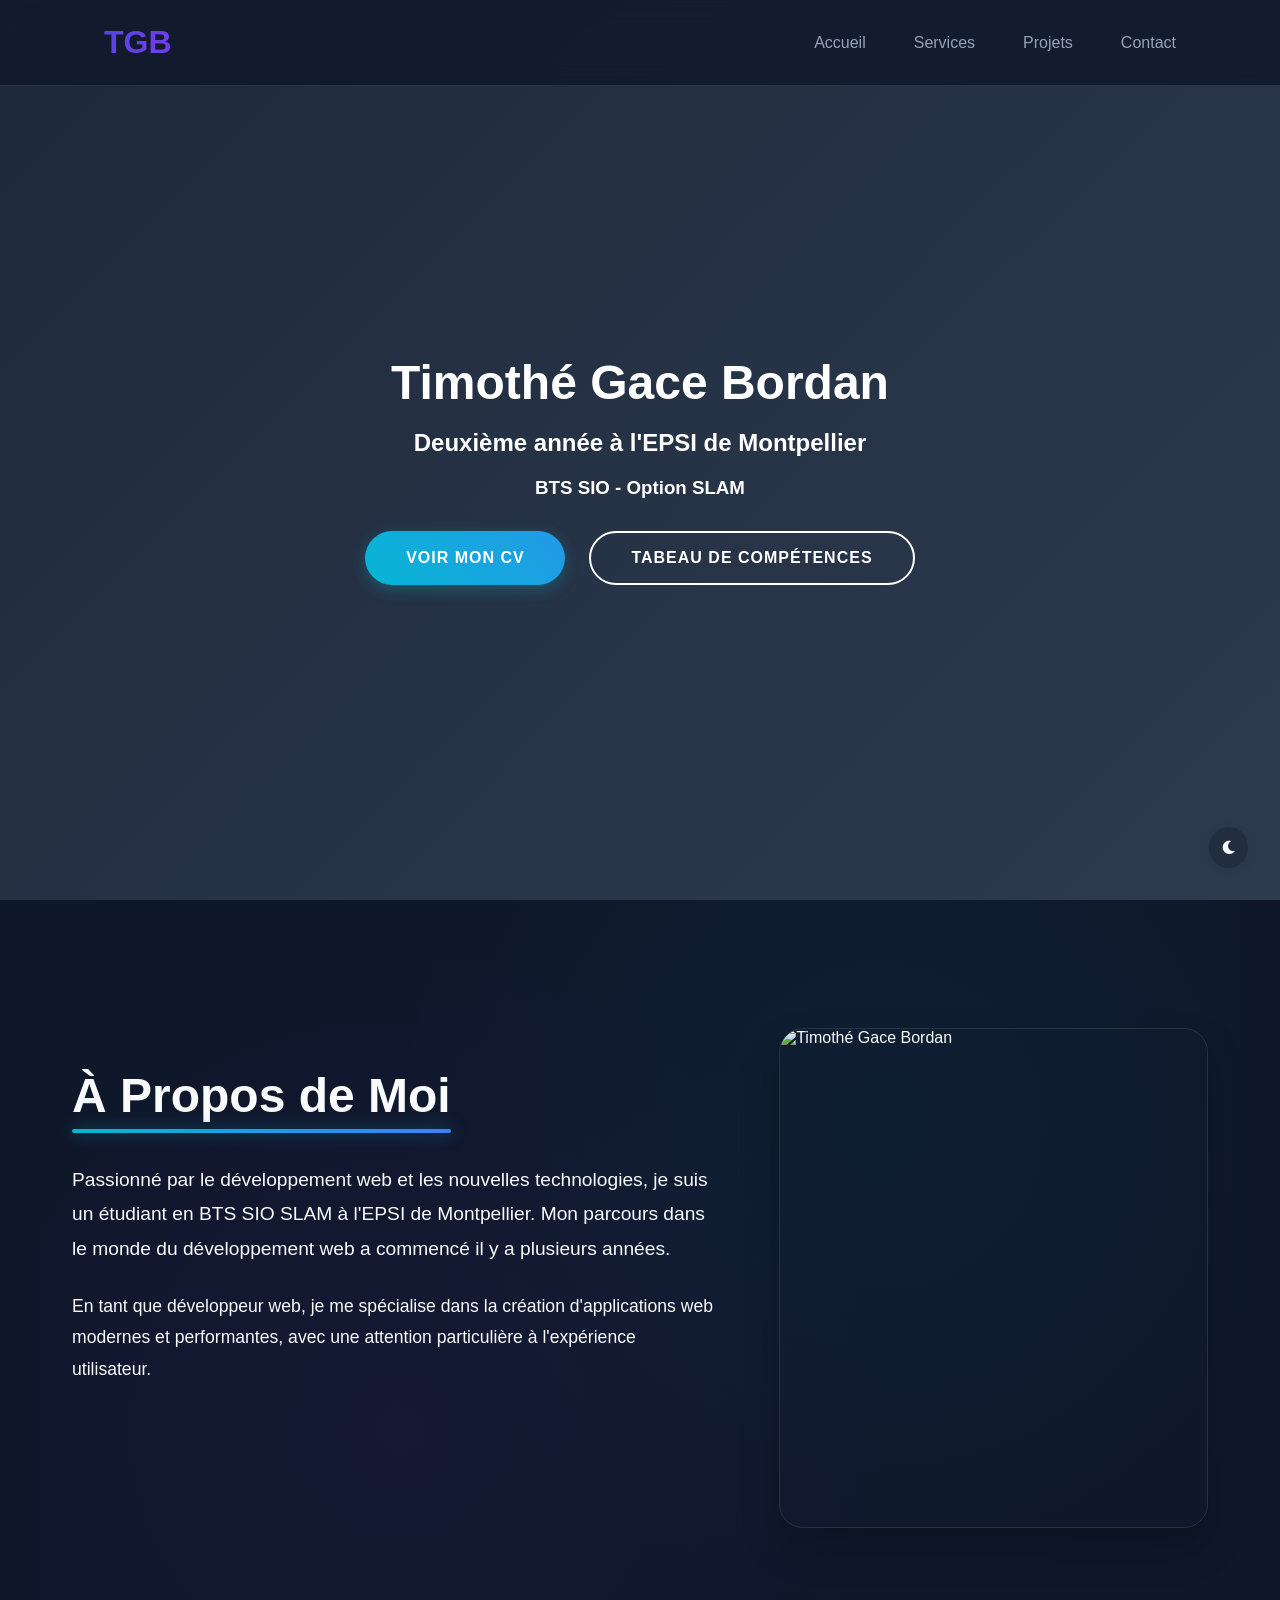
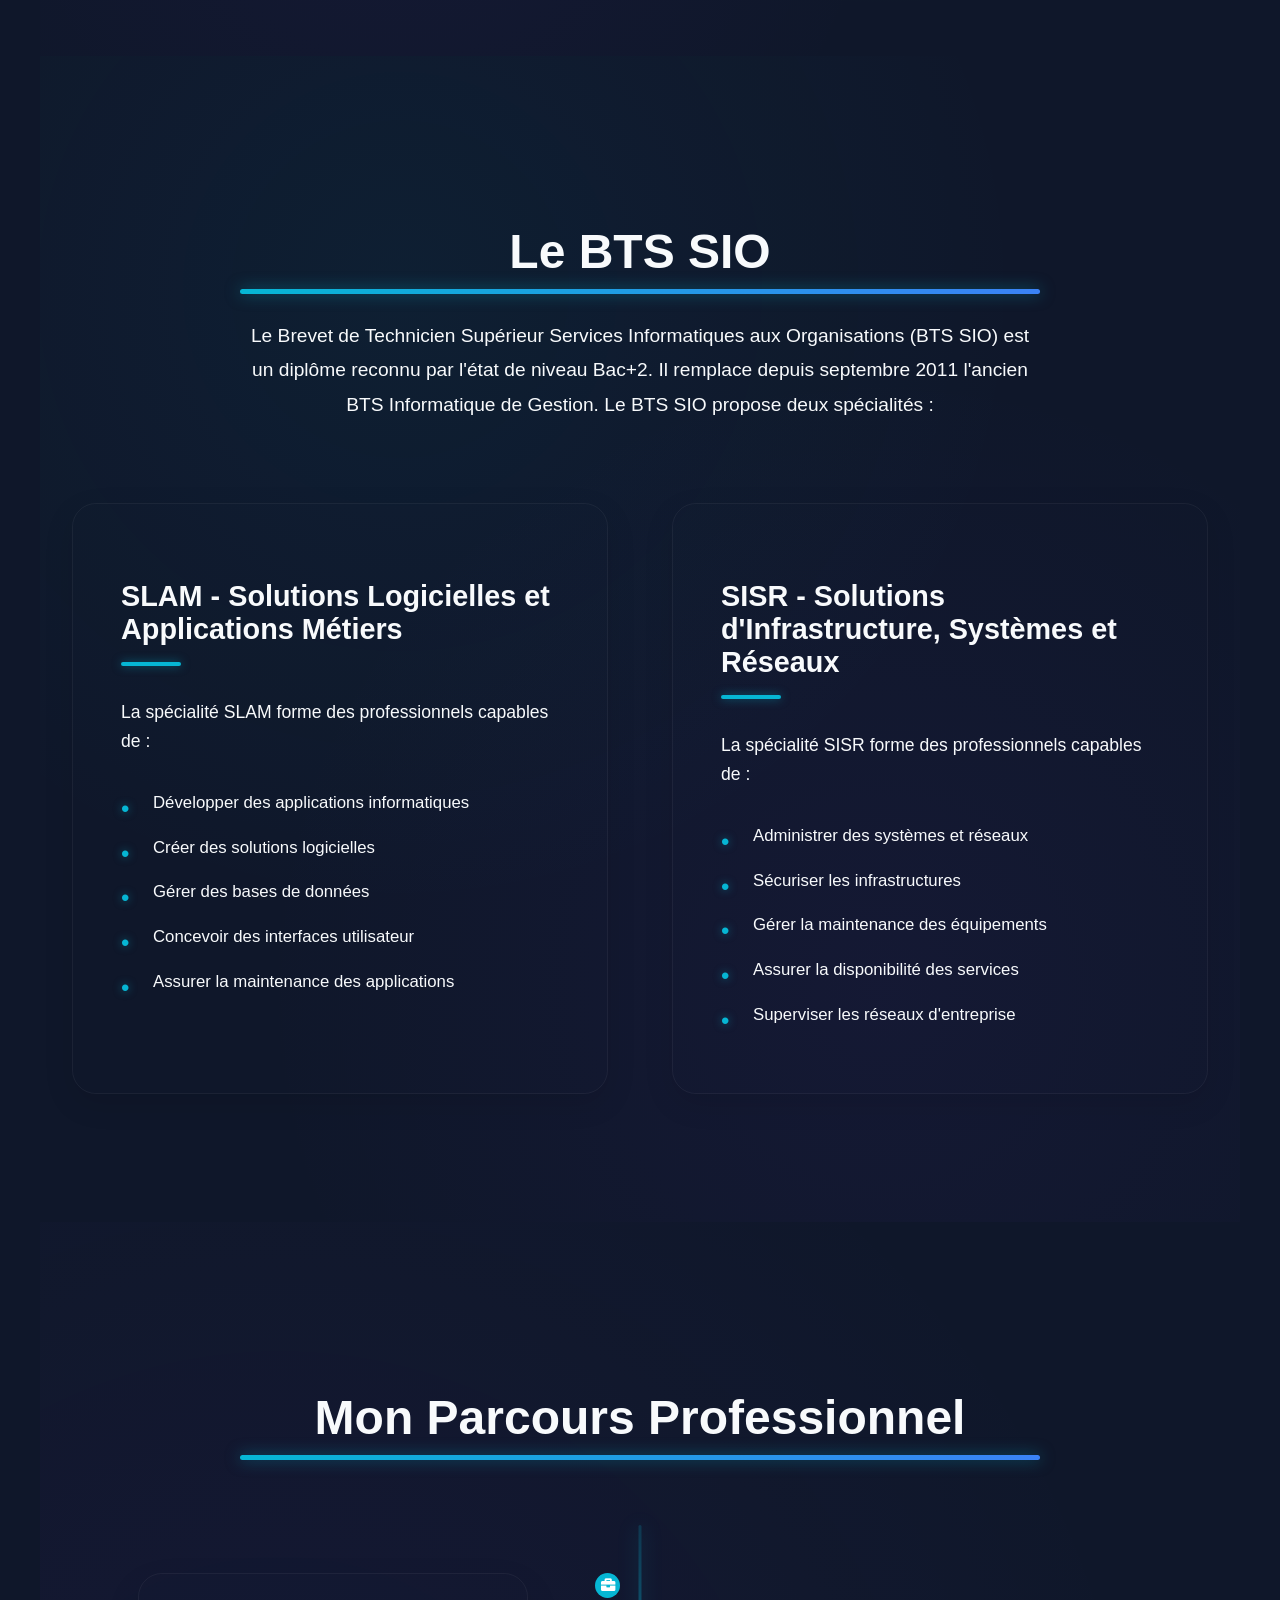
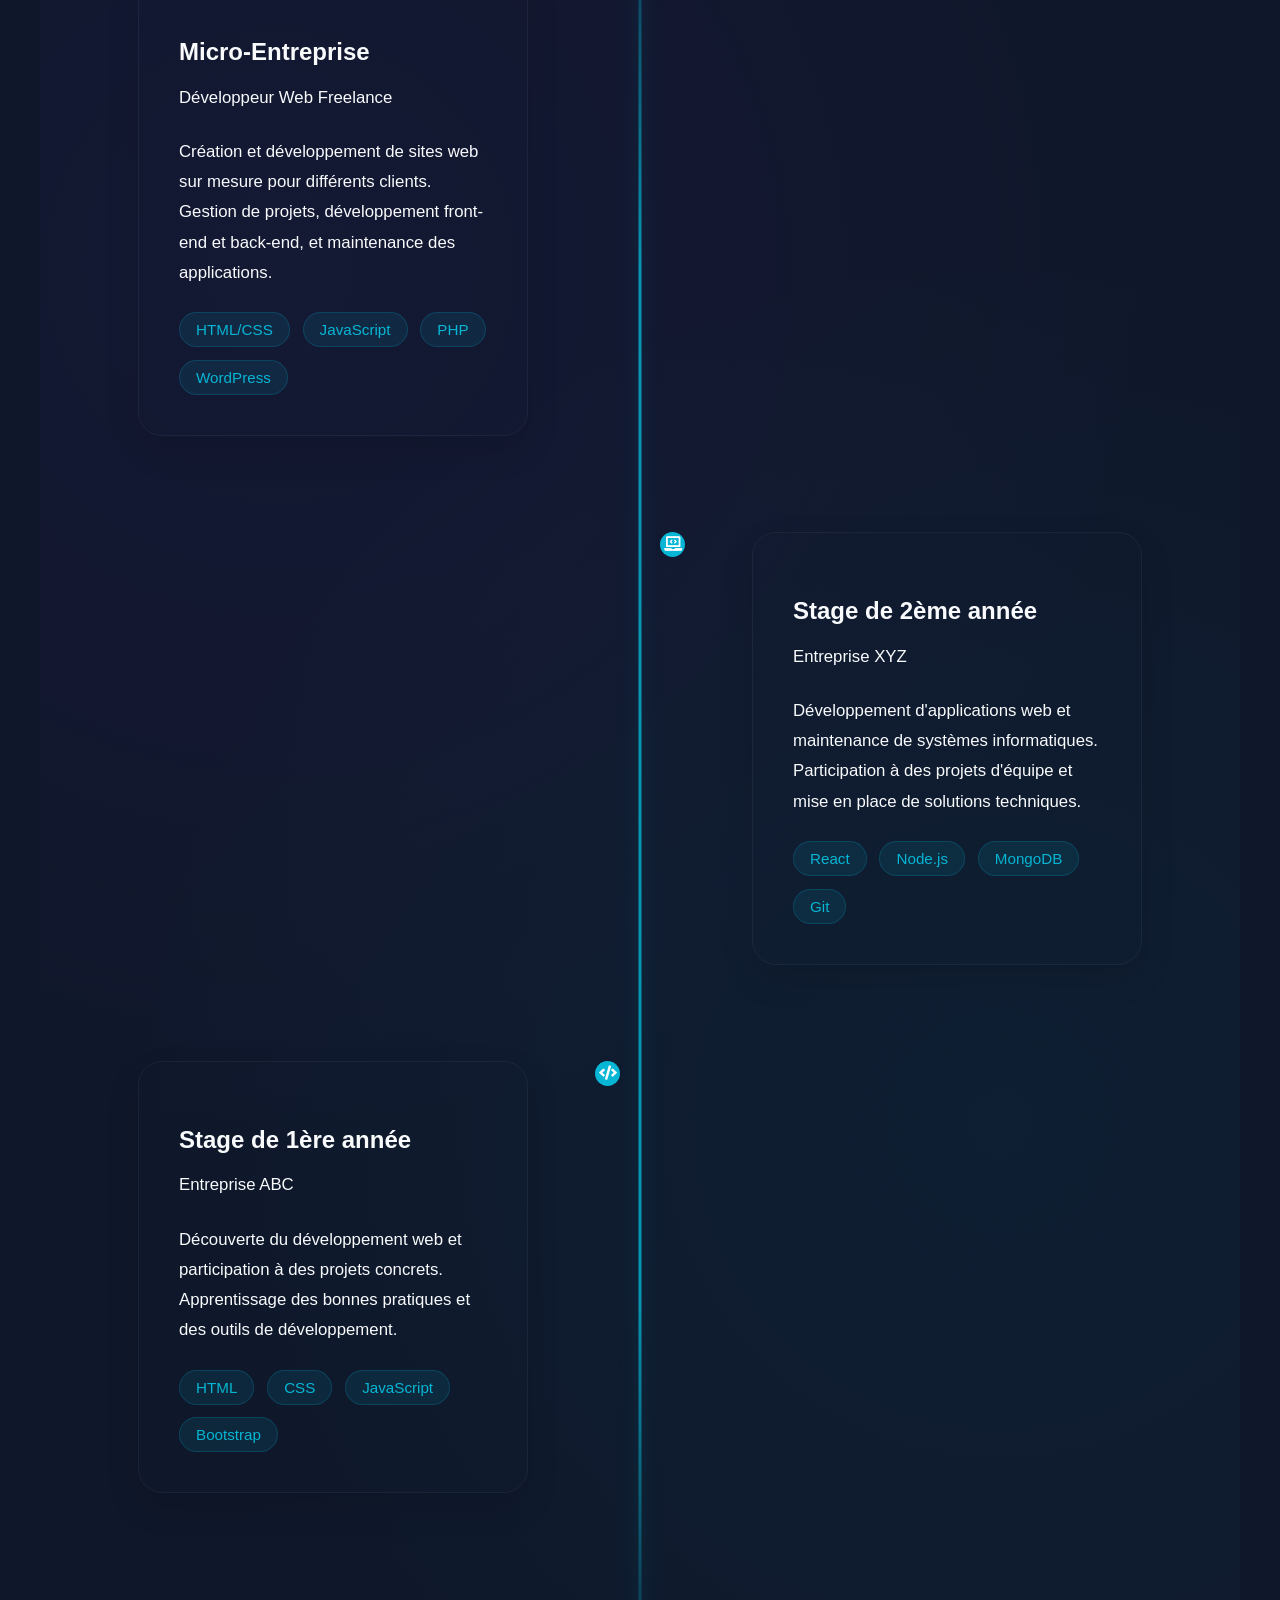
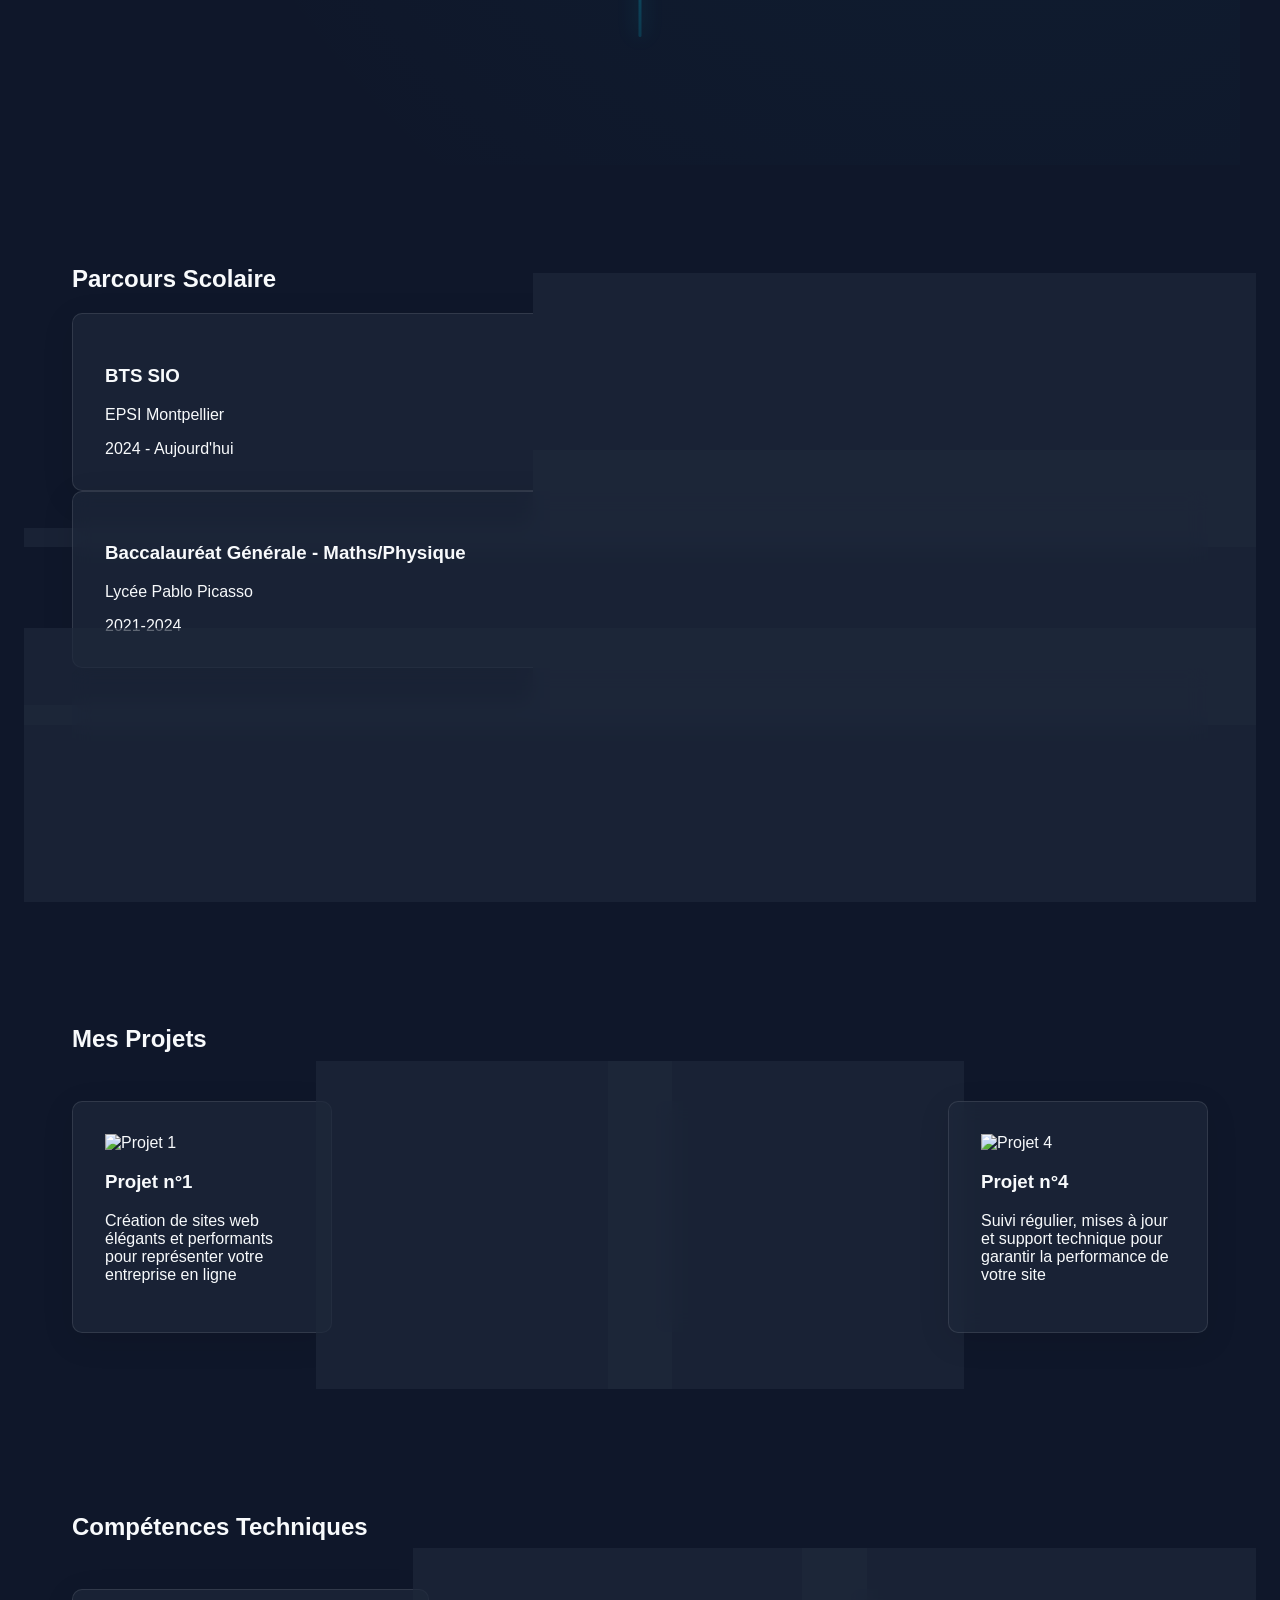
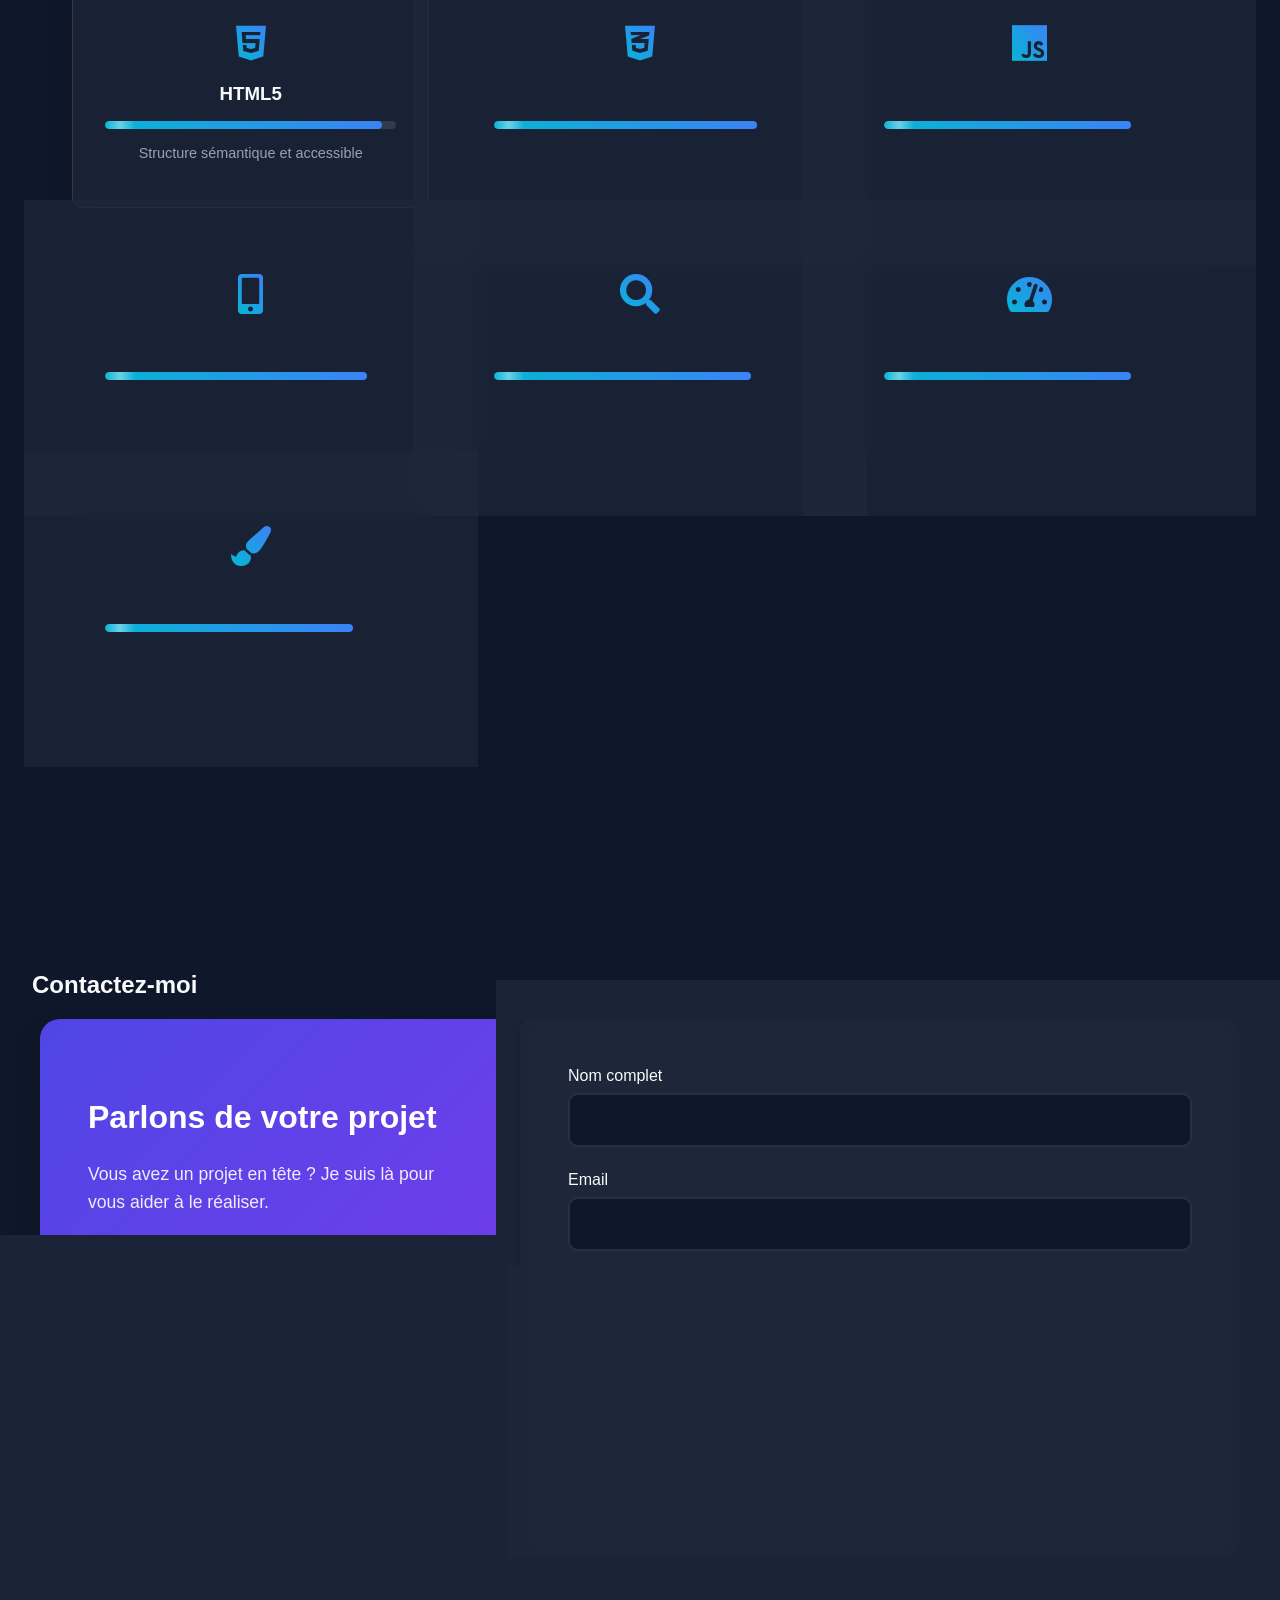
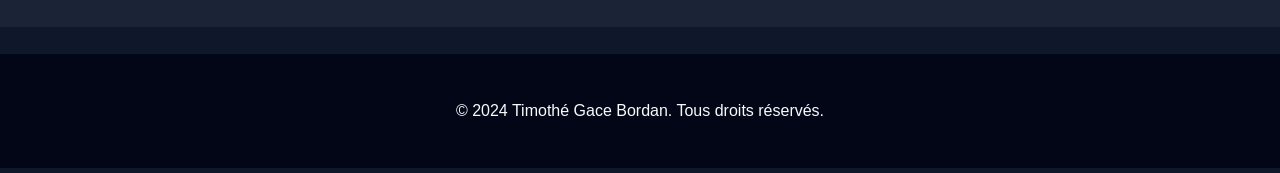
==== index.html @ 94dbd8e1 "preque fini" ====
<!DOCTYPE html>
<html lang="fr" data-theme="dark">
<head>
    <meta charset="UTF-8">
    <meta name="viewport" content="width=device-width, initial-scale=1.0">
    <title>Timothé Gace Bordan - Développeur Web Freelance</title>
    <link rel="stylesheet" href="style.css">
    <script src="https://unpkg.com/scrollreveal"></script>
    <link rel="stylesheet" href="https://cdnjs.cloudflare.com/ajax/libs/font-awesome/5.15.4/css/all.min.css">
</head>
<body>
    <header>
        <nav>
            <div class="logo">TGB</div>
            <div class="burger-menu">
                <div class="bar"></div>
                <div class="bar"></div>
                <div class="bar"></div>
            </div>
            <ul>
                <li><a href="#accueil">Accueil</a></li>
                <li><a href="#services">Services</a></li>
                <li><a href="#projets">Projets</a></li>
                <li><a href="#contact">Contact</a></li>
            </ul>
        </nav>
    </header>

    <section id="accueil">
        <div class="hero">
            <div class="hero-content">
                <h1>Timothé Gace Bordan</h1>
                <h2>Deuxième année à l'EPSI de Montpellier</h2>
                <h3>BTS SIO - Option SLAM</h3>
                <div class="hero-buttons">
                    <a href="CV.pdf" class="cta-button" target="_blank">Voir mon CV</a>
                    <a href="tableau.xlsx" class="secondary-button" target="_blank">Tabeau de compétences</a>
                </div>
            </div>
        </div>
    </section>

    <section id="a-propos" class="about-section">
        <div class="about-container">
            <div class="about-content">
                <h2>À Propos de Moi</h2>
                <div class="about-text">
                    <p class="about-intro">Passionné par le développement web et les nouvelles technologies, je suis un étudiant en BTS SIO SLAM à l'EPSI de Montpellier. Mon parcours dans le monde du développement web a commencé il y a plusieurs années.</p>
                    
                    <p>En tant que développeur web, je me spécialise dans la création d'applications web modernes et performantes, avec une attention particulière à l'expérience utilisateur.</p>
                </div>
            </div>
            <div class="about-image-container">
                <img src="images/profile.jpg" alt="Timothé Gace Bordan" class="about-image">
            </div>
        </div>
    </section>

    <section class="bts-presentation">
        <h2>Le BTS SIO</h2>
        <p>Le Brevet de Technicien Supérieur Services Informatiques aux Organisations (BTS SIO) est un diplôme reconnu par l'état de niveau Bac+2. Il remplace depuis septembre 2011 l'ancien BTS Informatique de Gestion. Le BTS SIO propose deux spécialités :</p>
        
        <div class="specialites-container">
            <div class="specialite">
                <h3>SLAM - Solutions Logicielles et Applications Métiers</h3>
                <p>La spécialité SLAM forme des professionnels capables de :</p>
                <ul>
                    <li>Développer des applications informatiques</li>
                    <li>Créer des solutions logicielles</li>
                    <li>Gérer des bases de données</li>
                    <li>Concevoir des interfaces utilisateur</li>
                    <li>Assurer la maintenance des applications</li>
                </ul>
            </div>
            <div class="specialite">
                <h3>SISR - Solutions d'Infrastructure, Systèmes et Réseaux</h3>
                <p>La spécialité SISR forme des professionnels capables de :</p>
                <ul>
                    <li>Administrer des systèmes et réseaux</li>
                    <li>Sécuriser les infrastructures</li>
                    <li>Gérer la maintenance des équipements</li>
                    <li>Assurer la disponibilité des services</li>
                    <li>Superviser les réseaux d'entreprise</li>
                </ul>
            </div>
        </div>
    </section>

    <section class="parcours-pro">
        <h2>Mon Parcours Professionnel</h2>
        <div class="timeline">
            <div class="timeline-item">
                <div class="timeline-dot">
                    <i class="fas fa-briefcase"></i>
                </div>
                <div class="timeline-content">
                    <h3>Micro-Entreprise</h3>
                    <p class="timeline-organization">Développeur Web Freelance</p>
                    <p>Création et développement de sites web sur mesure pour différents clients. Gestion de projets, développement front-end et back-end, et maintenance des applications.</p>
                    <div class="timeline-tags">
                        <span>HTML/CSS</span>
                        <span>JavaScript</span>
                        <span>PHP</span>
                        <span>WordPress</span>
                    </div>
                </div>
            </div>

            <div class="timeline-item">
                <div class="timeline-dot">
                    <i class="fas fa-laptop-code"></i>
                </div>
                <div class="timeline-content">
                    <h3>Stage de 2ème année</h3>
                    <p class="timeline-organization">Entreprise XYZ</p>
                    <p>Développement d'applications web et maintenance de systèmes informatiques. Participation à des projets d'équipe et mise en place de solutions techniques.</p>
                    <div class="timeline-tags">
                        <span>React</span>
                        <span>Node.js</span>
                        <span>MongoDB</span>
                        <span>Git</span>
                    </div>
                </div>
            </div>

            <div class="timeline-item">
                <div class="timeline-dot">
                    <i class="fas fa-code"></i>
                </div>
                <div class="timeline-content">
                    <h3>Stage de 1ère année</h3>
                    <p class="timeline-organization">Entreprise ABC</p>
                    <p>Découverte du développement web et participation à des projets concrets. Apprentissage des bonnes pratiques et des outils de développement.</p>
                    <div class="timeline-tags">
                        <span>HTML</span>
                        <span>CSS</span>
                        <span>JavaScript</span>
                        <span>Bootstrap</span>
                    </div>
                </div>
            </div>
        </div>
    </section>

    <section class="education">
        <h2>Parcours Scolaire</h2>
        <div class="services-card">
            <div class="service-card">
                    <h3>BTS SIO</h3>
                    <p>EPSI Montpellier</p>
                    <span class="date">2024 - Aujourd'hui</span>
                </div>
            </div>
            <div class="services-card">
                <div class="service-card">
                    <h3>Baccalauréat Générale - Maths/Physique</h3>
                    <p>Lycée Pablo Picasso</p>
                    <span class="date">2021-2024</span>
                </div>
            </div>
            <div class="services-card">
                <div class="service-card">
                    <h3>Brevet du Collège</h3>
                    <p>Collège François Mitterand</p>
                    <span class="date">2017-2021</span>
                </div>
            </div>
        </div>
    </section>

    <section id="projets">
        <h2>Mes Projets</h2>
        <div class="services-grid">
            <div class="service-card">
                <img src="images/projet1.jpg" alt="Projet 1" class="projet-image">
                <h3>Projet n°1</h3>
                <p>Création de sites web élégants et performants pour représenter votre entreprise en ligne</p>
            </div>
            <div class="service-card">
                <img src="images/projet2.jpg" alt="Projet 2" class="projet-image">
                <h3>Projet n°2</h3>
                <p>Sites web sur mesure optimisés pour la conversion et adaptés à vos besoins</p>
            </div>
            <div class="service-card">
                <img src="images/projet3.jpg" alt="Projet 3" class="projet-image">
                <h3>Projet n°3</h3>
                <p>Optimisation de votre visibilité sur les moteurs de recherche pour attirer plus de clients</p>
            </div>
            <div class="service-card">
                <img src="images/projet4.jpg" alt="Projet 4" class="projet-image">
                <h3>Projet n°4</h3>
                <p>Suivi régulier, mises à jour et support technique pour garantir la performance de votre site</p>
            </div>
        </div>
    </section>

    <section id="competences">
        <h2>Compétences Techniques</h2>
        <div class="competences-grid">
            <div class="competence-card">
                <div class="competence-icon">
                    <i class="fab fa-html5"></i>
                </div>
                <h3>HTML5</h3>
                <div class="progress-bar">
                    <div class="progress" style="width: 95%"></div>
                </div>
                <p>Structure sémantique et accessible</p>
            </div>

            <div class="competence-card">
                <div class="competence-icon">
                    <i class="fab fa-css3-alt"></i>
                </div>
                <h3>CSS3</h3>
                <div class="progress-bar">
                    <div class="progress" style="width: 90%"></div>
                </div>
                <p>Styles modernes et animations</p>
            </div>

            <div class="competence-card">
                <div class="competence-icon">
                    <i class="fab fa-js"></i>
                </div>
                <h3>JavaScript</h3>
                <div class="progress-bar">
                    <div class="progress" style="width: 85%"></div>
                </div>
                <p>Interactivité et fonctionnalités dynamiques</p>
            </div>

            <div class="competence-card">
                <div class="competence-icon">
                    <i class="fas fa-mobile-alt"></i>
                </div>
                <h3>Responsive Design</h3>
                <div class="progress-bar">
                    <div class="progress" style="width: 90%"></div>
                </div>
                <p>Adaptation à tous les écrans</p>
            </div>

            <div class="competence-card">
                <div class="competence-icon">
                    <i class="fas fa-search"></i>
                </div>
                <h3>SEO</h3>
                <div class="progress-bar">
                    <div class="progress" style="width: 88%"></div>
                </div>
                <p>Optimisation pour les moteurs de recherche</p>
            </div>

            <div class="competence-card">
                <div class="competence-icon">
                    <i class="fas fa-tachometer-alt"></i>
                </div>
                <h3>Performance Web</h3>
                <div class="progress-bar">
                    <div class="progress" style="width: 85%"></div>
                </div>
                <p>Optimisation des temps de chargement</p>
            </div>

            <div class="competence-card">
                <div class="competence-icon">
                    <i class="fas fa-paint-brush"></i>
                </div>
                <h3>UI/UX Design</h3>
                <div class="progress-bar">
                    <div class="progress" style="width: 85%"></div>
                </div>
                <p>Création d'interfaces intuitives</p>
            </div>
        </div>
    </section>

    <section id="contact">
        <h2>Contactez-moi</h2>
        <div class="contact-container">
            <div class="contact-info">
                <h3>Parlons de votre projet</h3>
                <p>Vous avez un projet en tête ? Je suis là pour vous aider à le réaliser.</p>
                <div class="contact-details">
                    <div class="contact-item">
                        <i class="fas fa-map-marker-alt"></i>
                        <span>Basé entre Perpignan et Montpellier</span>
                    </div>
                    <div class="contact-item">
                        <i class="fas fa-envelope"></i>
                        <span>t.gacbordan@gmail.com</span>
                    </div>
                    <div class="contact-item">
                        <i class="fas fa-phone"></i>
                        <span>+33 7 67 25 17 06</span>
                    </div>
                </div>
            </div>
            <form id="contact-form" class="contact-form">
                <div class="form-group">
                    <label for="name">Nom complet</label>
                    <input type="text" id="name" name="name" required>
                </div>
                <div class="form-group">
                    <label for="email">Email</label>
                    <input type="email" id="email" name="email" required>
                </div>
                <div class="form-group">
                    <label for="message">Message</label>
                    <textarea id="message" name="message" rows="5" required></textarea>
                </div>
                <button type="submit" class="submit-btn">Envoyer</button>
            </form>
        </div>
    </section>

    <footer>
        <p>&copy; 2024 Timothé Gace Bordan. Tous droits réservés.</p>
    </footer>

    <button class="theme-toggle" aria-label="Changer de thème">
        <i class="fas fa-moon"></i>
    </button>

    <script src="script.js"></script>
</body>
</html>
---- style.css ----
:root {
    --primary-color: #4F46E5;
    --secondary-color: #7C3AED;
    --accent-color: #06B6D4;
    --gradient-1: linear-gradient(135deg, #4F46E5, #7C3AED);
    --gradient-2: linear-gradient(45deg, #06B6D4, #3B82F6);
}

:root[data-theme="dark"] {
    --bg-color: #0F172A;
    --darker-bg: #020617;
    --text-color: #F8FAFC;
    --text-muted: #94A3B8;
    --card-border: rgba(255, 255, 255, 0.1);
    --card-bg: rgba(30, 41, 59, 0.7);
}

html {
    overflow-x: hidden;
    width: 100%;
}

body {
    margin: 0;
    padding: 0;
    font-family: 'Inter', sans-serif;
    background-color: var(--bg-color);
    color: var(--text-color);
    overflow-x: hidden;
    width: 100%;
    box-sizing: border-box;
}

/* Appliquer border-box à tous les éléments pour un meilleur contrôle des dimensions */
*, *::before, *::after {
    box-sizing: border-box;
}

header {
    position: fixed;
    width: 100%;
    background: rgba(15, 23, 42, 0.8);
    backdrop-filter: blur(10px);
    z-index: 1000;
    border-bottom: 1px solid var(--card-border);
    width: 100%;
    max-width: 100%;
    overflow: hidden;
    box-sizing: border-box;
}

header.scrolled {
    background: var(--bg-color);
    box-shadow: 0 2px 10px rgba(0, 0, 0, 0.1);
}

nav {
    display: flex;
    justify-content: space-between;
    align-items: center;
    padding: 1.5rem 5%;
    max-width: 1200px;
    margin: 0 auto;
}

.logo {
    font-size: 2rem;
    font-weight: 800;
    background: var(--gradient-1);
    -webkit-background-clip: text;
    background-clip: text;
    -webkit-text-fill-color: transparent;
    text-decoration: none;
}

nav ul {
    display: flex;
    gap: 3rem;
    list-style: none;
    margin: 0;
    padding: 0;
}

nav a {
    text-decoration: none;
    color: var(--text-muted);
    font-weight: 500;
    font-size: 1rem;
    transition: color 0.3s ease;
}

nav a:hover {
    color: var(--primary-color);
}

#accueil {
    padding: 0;
    max-width: 100%;
}

.hero {
    height: 100vh;
    display: flex;
    align-items: center;
    justify-content: center;
    text-align: center;
    width: 100%;
    color: white;
    background: var(--gradient-1);
    position: relative;
    overflow: hidden;
    max-width: 100vw;
}

@keyframes pulseGradient {
    0% { opacity: 0.5; }
    100% { opacity: 1; }
}

/* Dégradé pour le thème clair */
:root[data-theme="light"] .hero {
    background: linear-gradient(135deg, #2563eb, #1d4ed8);
    background-size: 400% 400%;
    animation: gradientAnimation 15s ease infinite;
}

/* Dégradé pour le thème sombre */
:root[data-theme="dark"] .hero {
    background: linear-gradient(
        -45deg,
        #0F172A,  /* Bleu très foncé */
        #1E293B,  /* Bleu foncé */
        #334155,  /* Bleu gris */
        #1E293B   /* Retour au bleu foncé */
    );
    background-size: 400% 400%;
    animation: gradientAnimation 15s ease infinite;
}

@keyframes gradientAnimation {
    0% {
        background-position: 0% 50%;
    }
    50% {
        background-position: 100% 50%;
    }
    100% {
        background-position: 0% 50%;
    }
}

.hero-content {
    max-width: 800px;
    width: 90%;
    margin: 0 auto;
    padding: 0 1rem;
    box-sizing: border-box;
}

.hero h1 {
    font-size: 3rem;
    margin-bottom: 1rem;
}

.hero-buttons {
    display: flex;
    gap: 1.5rem;
    justify-content: center;
    margin-top: 2rem;
}

.cta-button, .secondary-button {
    padding: 1rem 2.5rem;
    border-radius: 50px;
    text-decoration: none;
    font-weight: 600;
    text-transform: uppercase;
    letter-spacing: 1px;
    transition: all 0.3s ease;
    display: inline-flex;
    align-items: center;
    justify-content: center;
    min-width: 200px;
}

.cta-button {
    background: var(--gradient-2);
    box-shadow: 0 4px 15px rgba(6, 182, 212, 0.3);
    border: none;
    color: white;
    position: relative;
    overflow: hidden;
}

.cta-button:hover {
    transform: translateY(-3px);
    box-shadow: 0 8px 25px rgba(6, 182, 212, 0.4);
}

.secondary-button {
    background: transparent;
    border: 2px solid white;
    color: white;
}

.secondary-button:hover {
    background: rgba(255, 255, 255, 0.1);
    transform: translateY(-3px);
    box-shadow: 0 6px 20px rgba(255, 255, 255, 0.2);
}

section {
    max-width: 1200px;
    margin: 0 auto;
    padding: 5rem 2rem;
}

.services-grid {
    display: grid;
    grid-template-columns: repeat(auto-fit, minmax(250px, 1fr));
    gap: 2rem;
    margin-top: 3rem;
    width: 100%;
    box-sizing: border-box;
}

.service-card {
    padding: 2rem;
    border-radius: 10px;
    background: rgba(30, 41, 59, 0.7);
    backdrop-filter: blur(10px);
    border: 1px solid var(--card-border);
    box-shadow: 0 8px 32px rgba(0, 0, 0, 0.1);
    transition: transform 0.3s ease;
    width: 100%;
    max-width: 100%;
    box-sizing: border-box;
}

.service-card:hover {
    border-color: var(--accent-color);
    box-shadow: 
        0 20px 40px rgba(6, 182, 212, 0.2),
        0 0 20px rgba(6, 182, 212, 0.1);
    transform: translateY(-10px);
}

/* Style de la section contact */
#contact {
    background: var(--bg-color);
    padding: 6rem 2rem;
    margin-top: 4rem;
    position: relative;
    width: 100%;
    max-width: 100%;
    box-sizing: border-box;
}

.contact-container {
    display: grid;
    grid-template-columns: 1fr 1.5fr;
    max-width: 1200px;
    margin: 0 auto;
    background: rgba(30, 41, 59, 0.8);
    backdrop-filter: blur(10px);
    border-radius: 20px;
    overflow: hidden;
    box-shadow: 0 15px 35px rgba(0, 0, 0, 0.1);
    width: 100%;
    box-sizing: border-box;
}

/* Style de la partie info */
.contact-info {
    padding: 3rem;
    background: var(--gradient-1);
    color: white;
    width: 100%;
    max-width: 100%;
    box-sizing: border-box;
}

.contact-info h3 {
    font-size: 2rem;
    margin-bottom: 1.5rem;
    color: white;
}

.contact-info p {
    color: rgba(255, 255, 255, 0.9);
    font-size: 1.1rem;
    line-height: 1.6;
    margin-bottom: 2.5rem;
}

.contact-details {
    margin: 2.5rem 0;
}

.contact-item {
    display: flex;
    align-items: center;
    margin: 1.5rem 0;
    color: white;
}

.contact-item i {
    font-size: 1.4rem;
    margin-right: 1rem;
    width: 40px;
    height: 40px;
    display: flex;
    align-items: center;
    justify-content: center;
    background: rgba(255, 255, 255, 0.1);
    border-radius: 50%;
    transition: transform 0.3s ease;
}

.contact-item:hover i {
    transform: scale(1.1);
    background: rgba(255, 255, 255, 0.2);
}

/* Style du formulaire */
.contact-form {
    display: flex;
    flex-direction: column; /* Aligne les éléments verticalement */
    gap: 1.5rem; /* Ajoute un espacement uniforme entre les champs */
    padding: 3rem;
    background: var(--card-bg);
    backdrop-filter: blur(15px);
    border-radius: 10px;
    box-shadow: 0 4px 8px rgba(0, 0, 0, 0.2);
    width: 100%;
    max-width: 100%;
    box-sizing: border-box;
}

.form-group {
    display: flex;
    flex-direction: column; /* Aligne le label et l'input verticalement */
    gap: 0.5rem; /* Ajoute un espacement entre le label et le champ */
}

.form-group input,
.form-group textarea {
    width: 100%; /* Assure que les champs occupent toute la largeur disponible */
    padding: 1rem;
    border: 2px solid var(--card-border);
    border-radius: 10px;
    background: var(--bg-color);
    color: var(--text-color);
    font-size: 1rem;
    transition: all 0.3s ease;
}

.form-group input:focus,
.form-group textarea:focus {
    border-color: var(--primary-color);
    box-shadow: 0 0 0 4px rgba(147, 51, 234, 0.1);
    outline: none;
}

.submit-btn {
    align-self: flex-start; /* Aligne le bouton à gauche */
    padding: 1.2rem;
    background: var(--gradient-2);
    box-shadow: 0 4px 15px rgba(6, 182, 212, 0.3);
    color: white;
    border: none;
    border-radius: 10px;
    font-size: 1.1rem;
    font-weight: 600;
    cursor: pointer;
    transition: all 0.3s ease;
    display: flex;
    align-items: center;
    justify-content: center;
    gap: 0.8rem;
    position: relative;
    overflow: hidden;
}

.submit-btn:hover {
    transform: translateY(-3px);
    box-shadow: 0 8px 25px rgba(6, 182, 212, 0.4);
}

/* Responsive design */
@media (max-width: 768px) {
    .contact-container {
        grid-template-columns: 1fr;
        gap: 0;
    }

    .contact-info,
    .contact-form {
        padding: 1.5rem;
    }

    .contact-info {
        border-radius: 20px 20px 0 0;
    }

    section {
        padding: 4rem 1.5rem;
    }
    
    .hero-content {
        width: 100%;
        max-width: 100%;
        padding: 0 1.5rem;
        box-sizing: border-box;
    }
    
    .timeline {
        padding: 2rem 0.5rem;
    }
    
    .timeline-content, 
    .timeline-item:nth-child(even) .timeline-content {
        width: calc(100% - 70px);
        margin-left: 60px;
        padding: 1.2rem;
        max-width: calc(100% - 60px);
    }
}

footer {
    text-align: center;
    padding: 2rem;
    background: var(--darker-bg);
}

.theme-toggle {
    position: fixed;
    bottom: 2rem;
    right: 2rem;
    padding: 0.8rem;
    border-radius: 50%;
    border: none;
    background: var(--card-bg);
    color: var(--text-color);
    cursor: pointer;
    box-shadow: 0 2px 8px rgba(0, 0, 0, 0.1);
}

@media (max-width: 768px) {
    .hero h1 {
        font-size: 2rem;
    }
    
    .hero-buttons {
        flex-direction: column;
        gap: 1rem;
        padding: 0 1rem;
    }

    .cta-button, .secondary-button {
        width: 100%;
        min-width: unset;
    }
} 

/* Style des compétences */
.competences-grid {
    display: grid;
    grid-template-columns: repeat(auto-fit, minmax(280px, 1fr));
    gap: 2rem;
    margin-top: 3rem;
    width: 100%;
    box-sizing: border-box;
}

.competence-card {
    padding: 2rem;
    border-radius: 10px;
    background: rgba(30, 41, 59, 0.7);
    backdrop-filter: blur(10px);
    border: 1px solid var(--card-border);
    box-shadow: 0 8px 32px rgba(0, 0, 0, 0.1);
    transition: all 0.3s ease;
    text-align: center;
    width: 100%;
    max-width: 100%;
    box-sizing: border-box;
}

.competence-card:hover {
    border-color: var(--accent-color);
    box-shadow: 
        0 20px 40px rgba(6, 182, 212, 0.2),
        0 0 20px rgba(6, 182, 212, 0.1);
    transform: translateY(-10px);
}

.competence-icon {
    font-size: 2.5rem;
    margin-bottom: 1rem;
    color: var(--primary-color);
}

.progress-bar {
    width: 100%;
    height: 8px;
    background: rgba(255, 255, 255, 0.1);
    border-radius: 4px;
    margin: 1rem 0;
    overflow: hidden;
}

.progress {
    height: 100%;
    background: var(--gradient-2);
    border-radius: 4px;
    transition: width 1s ease-in-out;
    position: relative;
    overflow: hidden;
}

.progress::after {
    content: '';
    position: absolute;
    top: 0;
    left: -100%;
    width: 100%;
    height: 100%;
    background: linear-gradient(
        90deg,
        transparent,
        rgba(255, 255, 255, 0.3),
        transparent
    );
    animation: shimmer 2s infinite;
}

@keyframes shimmer {
    100% { transform: translateX(200%); }
}

.competence-card h3 {
    margin: 1rem 0;
    color: var(--text-color);
}

.competence-card p {
    color: var(--text-muted);
    font-size: 0.9rem;
}

/* Animation des barres de progression */
.competence-card:hover .progress {
    animation: progressPulse 2s infinite;
}

@keyframes progressPulse {
    0% { opacity: 1; }
    50% { opacity: 0.7; }
    100% { opacity: 1; }
}

/* Responsive design */
@media (max-width: 768px) {
    .competences-grid {
        grid-template-columns: 1fr;
    }
} 

/* Style du menu burger */
.burger-menu {
    display: none;
    cursor: pointer;
    z-index: 1001;
    padding: 10px;
}

.burger-menu .bar {
    width: 25px;
    height: 3px;
    background-color: var(--text-color);
    margin: 5px 0;
    transition: all 0.3s ease;
    border-radius: 3px;
}

/* Media query pour le menu mobile */
@media (max-width: 768px) {
    .burger-menu {
        display: block;
    }

    nav ul {
        display: none;
        position: fixed;
        top: 0;
        left: 0;
        width: 100%;
        height: 100vh;
        background: var(--bg-color);
        flex-direction: column;
        justify-content: center;
        align-items: center;
        gap: 2rem;
        z-index: 1000;
        opacity: 0;
        transition: opacity 0.3s ease;
    }

    nav ul.active {
        display: flex;
        opacity: 1;
    }

    nav a {
        font-size: 1.2rem;
        padding: 1rem 2rem;
        width: 100%;
        text-align: center;
        transition: all 0.3s ease;
    }

    nav a:hover {
        background: var(--card-bg);
        color: var(--accent-color);
    }

    .burger-menu.active .bar:nth-child(1) {
        transform: rotate(-45deg) translate(-5px, 6px);
        background-color: var(--accent-color);
    }

    .burger-menu.active .bar:nth-child(2) {
        opacity: 0;
    }

    .burger-menu.active .bar:nth-child(3) {
        transform: rotate(45deg) translate(-5px, -6px);
        background-color: var(--accent-color);
    }

    body.menu-open {
        overflow: hidden;
    }
} 

/* Animations générales */
@keyframes fadeInUp {
    from {
        opacity: 0;
        transform: translateY(30px);
    }
    to {
        opacity: 1;
        transform: translateY(0);
    }
}

@keyframes slideInLeft {
    from {
        opacity: 0;
        transform: translateX(-50px);
    }
    to {
        opacity: 1;
        transform: translateX(0);
    }
}

@keyframes slideInRight {
    from {
        opacity: 0;
        transform: translateX(50px);
    }
    to {
        opacity: 1;
        transform: translateX(0);
    }
}

/* Animation du hero */
.hero h1 {
    animation: fadeInUp 1s ease forwards;
    opacity: 0;
}

.hero h2 {
    animation: fadeInUp 1s ease forwards;
    animation-delay: 0.3s;
    opacity: 0;
}

.hero h3 {
    animation: fadeInUp 1s ease forwards;
    animation-delay: 0.5s;
    opacity: 0;
}

.hero p {
    animation: fadeInUp 1s ease forwards;
    animation-delay: 0.7s;
    opacity: 0;
}

.hero-buttons {
    animation: fadeInUp 1s ease forwards;
    animation-delay: 0.9s;
    opacity: 0;
}

/* Animation des cartes de service */
.service-card {
    animation: fadeInUp 0.8s ease forwards;
    opacity: 0;
}

.service-card:nth-child(1) { animation-delay: 0.2s; }
.service-card:nth-child(2) { animation-delay: 0.4s; }
.service-card:nth-child(3) { animation-delay: 0.6s; }
.service-card:nth-child(4) { animation-delay: 0.8s; }

/* Animation des cartes de compétences */
.competence-card {
    animation: fadeInUp 0.8s ease forwards;
    opacity: 0;
}

.competence-card:nth-child(odd) {
    animation: slideInLeft 0.8s ease forwards;
}

.competence-card:nth-child(even) {
    animation: slideInRight 0.8s ease forwards;
}

/* Animation des barres de progression améliorée */
@keyframes fillProgress {
    from { width: 0; }
    to { width: var(--progress-width); }
}

.progress {
    animation: fillProgress 1.5s ease-out forwards;
    animation-delay: 1s;
}

/* Animation de la section contact */
.contact-info {
    animation: slideInLeft 1s ease forwards;
    opacity: 0;
}

.contact-form {
    animation: slideInRight 1s ease forwards;
    opacity: 0;
}

.contact-item {
    animation: fadeInUp 0.8s ease forwards;
    opacity: 0;
}

.contact-item:nth-child(1) { animation-delay: 0.3s; }
.contact-item:nth-child(2) { animation-delay: 0.5s; }
.contact-item:nth-child(3) { animation-delay: 0.7s; }

/* Animation du menu */
nav a {
    position: static;
    overflow: visible;
}

/* Animation du bouton theme */
.theme-toggle {
    transition: transform 0.3s ease;
}

.theme-toggle:hover {
    transform: rotate(180deg);
}

/* Animation au scroll */
.reveal {
    opacity: 0;
    transform: translateY(30px);
    transition: all 0.8s ease;
}

.reveal.active {
    opacity: 1;
    transform: translateY(0);
} 

/* Ajustements spécifiques pour le thème clair */
:root[data-theme="light"] .hero {
    background: linear-gradient(135deg, #2563eb, #1d4ed8);
}

:root[data-theme="light"] .service-card,
:root[data-theme="light"] .competence-card {
    background: rgba(255, 255, 255, 0.9);
    backdrop-filter: blur(10px);
    border: 1px solid rgba(37, 99, 235, 0.1);
    box-shadow: 0 8px 32px rgba(37, 99, 235, 0.1);
}

:root[data-theme="light"] .contact-container {
    background: rgba(255, 255, 255, 0.9);
}

:root[data-theme="light"] header {
    background: rgba(248, 250, 252, 0.8);
    backdrop-filter: blur(10px);
}

:root[data-theme="light"] .progress-bar {
    background: rgba(0, 0, 0, 0.1);
}

:root[data-theme="light"] .contact-form {
    background: rgba(255, 255, 255, 0.95);
}

:root[data-theme="light"] .form-group input,
:root[data-theme="light"] .form-group textarea {
    background: white;
    border-color: #e2e8f0;
}

:root[data-theme="light"] .theme-toggle {
    background: white;
    box-shadow: 0 4px 12px rgba(0, 0, 0, 0.1);
}

:root[data-theme="light"] nav a {
    color: #475569;
}

:root[data-theme="light"] nav a:hover {
    color: #2563eb;
}

:root[data-theme="light"] .service-card:hover,
:root[data-theme="light"] .competence-card:hover {
    border-color: #2563eb;
    box-shadow: 0 15px 40px rgba(37, 99, 235, 0.15);
} 

/* Nouvelles animations plus fluides */
@keyframes smoothFadeIn {
    from {
        opacity: 0;
        transform: translateY(20px) scale(0.98);
    }
    to {
        opacity: 1;
        transform: translateY(0) scale(1);
    }
}

@keyframes smoothSlideLeft {
    from {
        opacity: 0;
        transform: translateX(-30px) scale(0.98);
    }
    to {
        opacity: 1;
        transform: translateX(0) scale(1);
    }
}

@keyframes smoothSlideRight {
    from {
        opacity: 0;
        transform: translateX(30px) scale(0.98);
    }
    to {
        opacity: 1;
        transform: translateX(0) scale(1);
    }
}

/* Animation du hero améliorée */
.hero h1 {
    animation: smoothFadeIn 1.2s cubic-bezier(0.4, 0, 0.2, 1) forwards;
    opacity: 0;
}

.hero h2 {
    animation: smoothFadeIn 1.2s cubic-bezier(0.4, 0, 0.2, 1) forwards;
    animation-delay: 0.2s;
    opacity: 0;
}

.hero h3 {
    animation: smoothFadeIn 1.2s cubic-bezier(0.4, 0, 0.2, 1) forwards;
    animation-delay: 0.4s;
    opacity: 0;
}

.hero p {
    animation: smoothFadeIn 1.2s cubic-bezier(0.4, 0, 0.2, 1) forwards;
    animation-delay: 0.6s;
    opacity: 0;
}

.hero-buttons {
    animation: smoothFadeIn 1.2s cubic-bezier(0.4, 0, 0.2, 1) forwards;
    animation-delay: 0.8s;
    opacity: 0;
}

/* Animations des cartes améliorées */
.service-card, .competence-card {
    transition: transform 0.5s cubic-bezier(0.4, 0, 0.2, 1),
                box-shadow 0.5s cubic-bezier(0.4, 0, 0.2, 1),
                border-color 0.3s ease;
}

.service-card:hover, .competence-card:hover {
    transform: translateY(-8px);
}

/* Animation des barres de progression */
.progress {
    transition: width 1.5s cubic-bezier(0.4, 0, 0.2, 1);
}

/* Animation du formulaire de contact */
.contact-info {
    animation: smoothSlideLeft 1.2s cubic-bezier(0.4, 0, 0.2, 1) forwards;
}

.contact-form {
    animation: smoothSlideRight 1.2s cubic-bezier(0.4, 0, 0.2, 1) forwards;
}

/* Animation des boutons */
.cta-button, .secondary-button, .submit-btn {
    transition: all 0.5s cubic-bezier(0.4, 0, 0.2, 1);
}

.cta-button:hover, .secondary-button:hover, .submit-btn:hover {
    transform: translateY(-4px);
}

/* Animation du menu */
nav a {
    transition: color 0.3s cubic-bezier(0.4, 0, 0.2, 1);
}

/* Animation du scroll reveal */
.reveal {
    transition: all 1s cubic-bezier(0.4, 0, 0.2, 1);
}

/* Animation du thème */
.theme-toggle {
    transition: transform 0.5s cubic-bezier(0.4, 0, 0.2, 1);
}

/* Animation du menu burger */
.burger-menu .bar {
    transition: all 0.4s cubic-bezier(0.4, 0, 0.2, 1);
}

/* Animation des icônes de contact */
.contact-item i {
    transition: transform 0.4s cubic-bezier(0.4, 0, 0.2, 1),
                background-color 0.4s cubic-bezier(0.4, 0, 0.2, 1);
} 

/* Animations pour les sections compétences et services */
@keyframes cardPopUp {
    from {
        opacity: 0;
        transform: scale(0.8) translateY(30px);
    }
    to {
        opacity: 1;
        transform: scale(1) translateY(0);
    }
}

@keyframes iconSpin {
    from {
        transform: rotate(0deg) scale(0.8);
        opacity: 0;
    }
    to {
        transform: rotate(360deg) scale(1);
        opacity: 1;
    }
}

@keyframes progressBarLoad {
    from {
        width: 0;
        opacity: 0;
    }
    to {
        opacity: 1;
        width: var(--progress-width);
    }
}

/* Animation des titres de section */
#services h2,
#competences h2 {
    opacity: 0;
    animation: smoothSlideLeft 1s cubic-bezier(0.4, 0, 0.2, 1) forwards;
}

/* Animation des cartes de service */
.service-card {
    opacity: 0;
    animation: cardPopUp 0.8s cubic-bezier(0.34, 1.56, 0.64, 1) forwards;
}

.service-card:nth-child(1) { animation-delay: 0.1s; }
.service-card:nth-child(2) { animation-delay: 0.2s; }
.service-card:nth-child(3) { animation-delay: 0.3s; }
.service-card:nth-child(4) { animation-delay: 0.4s; }

/* Animation des cartes de compétences */
.competence-card {
    opacity: 0;
    animation: cardPopUp 0.8s cubic-bezier(0.34, 1.56, 0.64, 1) forwards;
}

.competence-card:nth-child(1) { animation-delay: 0.2s; }
.competence-card:nth-child(2) { animation-delay: 0.3s; }
.competence-card:nth-child(3) { animation-delay: 0.4s; }
.competence-card:nth-child(4) { animation-delay: 0.5s; }
.competence-card:nth-child(5) { animation-delay: 0.6s; }
.competence-card:nth-child(6) { animation-delay: 0.7s; }
.competence-card:nth-child(7) { animation-delay: 0.8s; }

/* Animation des icônes de compétences */
.competence-icon i {
    opacity: 0;
    animation: iconSpin 1s cubic-bezier(0.34, 1.56, 0.64, 1) forwards;
}

/* Animation des barres de progression améliorée */
.progress {
    width: 0;
    opacity: 0;
    animation: progressBarLoad 1.5s cubic-bezier(0.4, 0, 0.2, 1) forwards;
}

/* Effets de survol améliorés */
.service-card:hover,
.competence-card:hover {
    transform: translateY(-8px) scale(1.02);
    box-shadow: 0 15px 30px rgba(37, 99, 235, 0.2);
}

.competence-icon i:hover {
    transform: scale(1.2) rotate(10deg);
    transition: transform 0.3s cubic-bezier(0.34, 1.56, 0.64, 1);
}

/* Animation au scroll */
.service-card.reveal,
.competence-card.reveal {
    opacity: 0;
    transform: translateY(30px);
    transition: all 0.8s cubic-bezier(0.34, 1.56, 0.64, 1);
}

.service-card.reveal.active,
.competence-card.reveal.active {
    opacity: 1;
    transform: translateY(0);
} 

/* Supprimer les animations automatiques */
.hero h1, .hero h2, .hero h3, .hero p, .hero-buttons,
.service-card, .competence-card, .contact-info, .contact-form,
.contact-item, #services h2, #competences h2 {
    animation: none;
    opacity: 1;
}

/* Garder uniquement les animations au hover */
.service-card:hover,
.competence-card:hover {
    transform: translateY(-8px) scale(1.02);
    box-shadow: 0 15px 30px rgba(37, 99, 235, 0.2);
}

.competence-icon i:hover {
    transform: scale(1.2) rotate(10deg);
}

/* Animation des barres de progression */
@keyframes progressBarLoad {
    from {
        width: 0;
        opacity: 0;
    }
    to {
        opacity: 1;
        width: var(--progress-width);
    }
}

/* Animation de l'icône */
@keyframes iconSpin {
    from {
        transform: rotate(0deg) scale(0.8);
        opacity: 0;
    }
    to {
        transform: rotate(360deg) scale(1);
        opacity: 1;
    }
} 

/* Styles pour les animations des compétences */
.competence-card {
    transform-origin: center bottom;
    transition: transform 0.3s cubic-bezier(0.4, 0, 0.2, 1),
                box-shadow 0.3s cubic-bezier(0.4, 0, 0.2, 1);
}

.competence-card:hover {
    transform: translateY(-10px);
    box-shadow: 0 20px 40px rgba(37, 99, 235, 0.15);
}

.competence-icon i {
    transition: transform 0.5s cubic-bezier(0.34, 1.56, 0.64, 1);
}

.competence-icon i:hover {
    transform: scale(1.2) rotate(8deg);
}

/* Animation de la barre de progression */
@keyframes progressBarLoad {
    0% {
        width: 0;
        opacity: 0.3;
    }
    100% {
        opacity: 1;
    }
}

.progress {
    position: relative;
    overflow: hidden;
}

.progress::after {
    content: '';
    position: absolute;
    top: 0;
    left: 0;
    height: 100%;
    width: 30px;
    background: linear-gradient(
        90deg,
        transparent,
        rgba(255, 255, 255, 0.4),
        transparent
    );
    animation: progressShine 2s ease-in-out infinite;
}

@keyframes progressShine {
    0% { transform: translateX(-100%); }
    100% { transform: translateX(400%); }
}

/* Animation des icônes */
@keyframes iconPop {
    0% {
        transform: scale(0.5);
        opacity: 0;
    }
    50% {
        transform: scale(1.2);
    }
    100% {
        transform: scale(1);
        opacity: 1;
    }
}

.competence-icon i {
    animation: iconPop 0.6s cubic-bezier(0.34, 1.56, 0.64, 1) forwards;
    opacity: 0;
} 

/* Style des cartes avec hover effect */
.service-card, .competence-card {
    position: relative;
    transition: all 0.3s cubic-bezier(0.4, 0, 0.2, 1);
    background: var(--card-bg);
    border: 1px solid var(--card-border);
    overflow: hidden;
}

.service-card:hover, .competence-card:hover {
    transform: translateY(-8px);
    border-color: var(--accent-color);
    box-shadow: 
        0 20px 40px rgba(6, 182, 212, 0.2),
        0 0 20px rgba(6, 182, 212, 0.1);
}

/* Animation des barres de progression */
.progress {
    background: var(--gradient-2);
    position: relative;
    width: 0;
    transition: width 1.5s cubic-bezier(0.4, 0, 0.2, 1);
}

/* Animation des icônes */
.competence-icon i {
    background: var(--gradient-2);
    -webkit-background-clip: text;
    background-clip: text;
    -webkit-text-fill-color: transparent;
    transition: transform 0.3s ease;
}

.competence-icon i:hover {
    transform: scale(1.2);
}

.service-card:hover::after,
.competence-card:hover::after {
    left: 100%;
}

/* Animation des boutons */
.cta-button, .submit-btn {
    background: var(--gradient-2);
    background-size: 200% auto;
    transition: all 0.3s ease;
}

.cta-button:hover, .submit-btn:hover {
    background-position: right center;
    transform: translateY(-3px);
    box-shadow: 0 10px 20px rgba(6, 182, 212, 0.3);
}

/* Styles pour la section À propos */
.about-section {
    padding: 8rem 2rem;
    background: var(--bg-secondary);
    position: relative;
    overflow: hidden;
}

.about-section::before {
    content: '';
    position: absolute;
    top: 0;
    left: 0;
    width: 100%;
    height: 100%;
    background: radial-gradient(circle at 70% 30%, rgba(6, 182, 212, 0.05) 0%, transparent 50%),
                radial-gradient(circle at 30% 70%, rgba(124, 58, 237, 0.05) 0%, transparent 50%);
    z-index: 0;
}

.about-container {
    max-width: 1200px;
    margin: 0 auto;
    display: grid;
    grid-template-columns: 1.2fr 0.8fr;
    gap: 4rem;
    position: relative;
    z-index: 1;
}

.about-content {
    text-align: left;
    max-width: 800px;
}

.about-content h2 {
    font-size: 3rem;
    margin-bottom: 2.5rem;
    color: var(--text-primary);
    position: relative;
    display: inline-block;
}

.about-content h2::after {
    content: '';
    position: absolute;
    bottom: -10px;
    left: 0;
    width: 100%;
    height: 4px;
    background: var(--gradient-2);
    border-radius: 4px;
    box-shadow: 0 0 15px rgba(6, 182, 212, 0.5);
}

.about-text {
    display: flex;
    flex-direction: column;
    gap: 1.5rem;
}

.about-text p {
    font-size: 1.1rem;
    line-height: 1.8;
    color: var(--text-secondary);
    margin: 0;
}

.about-intro {
    font-size: 1.2rem !important;
    color: var(--text-primary) !important;
    font-weight: 500;
}

.about-image-container {
    position: relative;
    width: 100%;
    height: 100%;
    min-height: 500px;
    display: flex;
    align-items: center;
    justify-content: center;
}

.about-image {
    width: 100%;
    height: 100%;
    object-fit: cover;
    border-radius: 1.5rem;
    box-shadow: 0 20px 40px rgba(0, 0, 0, 0.2);
    transition: all 0.4s cubic-bezier(0.175, 0.885, 0.32, 1.275);
    border: 1px solid rgba(255, 255, 255, 0.1);
}

.about-image:hover {
    transform: scale(1.02);
    box-shadow: 0 30px 60px rgba(0, 0, 0, 0.3);
    border-color: rgba(6, 182, 212, 0.3);
}

@media (max-width: 1200px) {
    .about-container {
        grid-template-columns: 1fr;
        gap: 3rem;
    }

    .about-content {
        max-width: 100%;
    }

    .about-image-container {
        min-height: 400px;
    }
}

@media (max-width: 768px) {
    .about-section {
        padding: 6rem 1.5rem;
    }

    .about-content h2 {
        font-size: 2.5rem;
    }

    .about-text p {
        font-size: 1rem;
    }

    .about-intro {
        font-size: 1.1rem !important;
    }

    .about-image-container {
        min-height: 300px;
    }
}

@media (max-width: 576px) {
    .about-content h2 {
        font-size: 2rem;
    }
    
    .about-text p {
        font-size: 0.95rem;
    }
    
    .about-intro {
        font-size: 1rem !important;
    }
    
    .about-image-container {
        min-height: 250px;
    }
}

/* Section BTS SIO - Style amélioré */
.bts-presentation {
    padding: 8rem 2rem;
    background: var(--bg-secondary);
    position: relative;
    overflow: hidden;
    display: flex;
    flex-direction: column;
    align-items: center;
}

.bts-presentation::before {
    content: '';
    position: absolute;
    top: 0;
    left: 0;
    width: 100%;
    height: 100%;
    background: radial-gradient(circle at 30% 20%, rgba(6, 182, 212, 0.05) 0%, transparent 50%),
                radial-gradient(circle at 70% 80%, rgba(124, 58, 237, 0.05) 0%, transparent 50%);
    z-index: 0;
}

.bts-presentation h2 {
    text-align: center;
    font-size: 3rem;
    margin-bottom: 2.5rem;
    color: var(--text-primary);
    position: relative;
    width: 100%;
    max-width: 800px;
    z-index: 1;
    text-align: center;
    left: 0;
    transform: none;
}

.bts-presentation h2::after {
    content: '';
    position: absolute;
    bottom: -15px;
    left: 0;
    width: 100%;
    height: 5px;
    background: var(--gradient-2);
    border-radius: 5px;
    box-shadow: 0 0 15px rgba(6, 182, 212, 0.5);
}

.bts-presentation > p {
    text-align: center;
    max-width: 800px;
    margin: 0 auto 5rem;
    color: var(--text-secondary);
    line-height: 1.8;
    font-size: 1.2rem;
    position: relative;
    z-index: 1;
}

.specialites-container {
    display: grid;
    grid-template-columns: repeat(2, 1fr);
    gap: 4rem;
    max-width: 1200px;
    margin: 0 auto;
    position: relative;
    z-index: 1;
}

.specialite {
    background: var(--bg-primary);
    padding: 3rem;
    border-radius: 1.5rem;
    box-shadow: 0 10px 30px rgba(0, 0, 0, 0.1);
    transition: all 0.4s cubic-bezier(0.175, 0.885, 0.32, 1.275);
    position: relative;
    overflow: hidden;
    border: 1px solid rgba(255, 255, 255, 0.05);
}

.specialite::before {
    content: '';
    position: absolute;
    top: 0;
    left: 0;
    width: 100%;
    height: 100%;
    background: linear-gradient(135deg, rgba(6, 182, 212, 0.05) 0%, transparent 100%);
    z-index: 0;
    transition: opacity 0.3s ease;
    opacity: 0;
}

.specialite:hover {
    transform: translateY(-10px) scale(1.02);
    box-shadow: 0 20px 40px rgba(0, 0, 0, 0.15);
    border-color: rgba(6, 182, 212, 0.2);
}

.specialite:hover::before {
    opacity: 1;
}

.specialite h3 {
    color: var(--text-primary);
    font-size: 1.8rem;
    margin-bottom: 2rem;
    position: relative;
    padding-bottom: 1.2rem;
    z-index: 1;
}

.specialite h3::after {
    content: '';
    position: absolute;
    bottom: 0;
    left: 0;
    width: 60px;
    height: 4px;
    background: var(--accent-color);
    border-radius: 4px;
    box-shadow: 0 0 10px rgba(6, 182, 212, 0.5);
}

.specialite p {
    color: var(--text-secondary);
    margin-bottom: 2rem;
    line-height: 1.7;
    font-size: 1.1rem;
    z-index: 1;
}

.specialite ul {
    list-style: none;
    padding: 0;
    margin: 0;
    z-index: 1;
}

.specialite li {
    color: var(--text-secondary);
    margin-bottom: 1rem;
    padding-left: 2rem;
    position: relative;
    line-height: 1.7;
    font-size: 1.05rem;
    transition: transform 0.3s ease;
}

.specialite li:hover {
    transform: translateX(5px);
    color: var(--text-primary);
}

.specialite li::before {
    content: '•';
    color: var(--accent-color);
    position: absolute;
    left: 0;
    font-size: 1.5rem;
    text-shadow: 0 0 8px rgba(6, 182, 212, 0.5);
}

/* Section Parcours Professionnel - Style amélioré */
.parcours-pro {
    padding: 8rem 2rem;
    background: var(--bg-primary);
    position: relative;
    overflow: hidden;
    display: flex;
    flex-direction: column;
    align-items: center;
}

.parcours-pro::before {
    content: '';
    position: absolute;
    top: 0;
    left: 0;
    width: 100%;
    height: 100%;
    background: radial-gradient(circle at 20% 30%, rgba(124, 58, 237, 0.05) 0%, transparent 50%),
                radial-gradient(circle at 80% 70%, rgba(6, 182, 212, 0.05) 0%, transparent 50%);
    z-index: 0;
}

.parcours-pro h2 {
    text-align: center;
    font-size: 3rem;
    margin-bottom: 5rem;
    color: var(--text-primary);
    position: relative;
    width: 100%;
    max-width: 800px;
    z-index: 1;
    text-align: center;
    left: 0;
    transform: none;
}

.parcours-pro h2::after {
    content: '';
    position: absolute;
    bottom: -15px;
    left: 0;
    width: 100%;
    height: 5px;
    background: var(--gradient-2);
    border-radius: 5px;
    box-shadow: 0 0 15px rgba(6, 182, 212, 0.5);
}

.timeline {
    position: relative;
    max-width: 1100px;
    margin: 0 auto;
    padding: 3rem 0;
    z-index: 1;
    width: 100%;
    display: flex;
    flex-direction: column;
    align-items: center;
}

.timeline::before {
    content: '';
    position: absolute;
    width: 3px;
    background: linear-gradient(to bottom, 
        rgba(6, 182, 212, 0.2),
        rgba(6, 182, 212, 0.8) 20%,
        rgba(6, 182, 212, 0.8) 80%,
        rgba(6, 182, 212, 0.2)
    );
    top: 0;
    bottom: 0;
    left: 50%;
    transform: translateX(-50%);
    border-radius: 3px;
    box-shadow: 0 0 20px rgba(6, 182, 212, 0.3);
}

.timeline-item {
    position: relative;
    margin-bottom: 6rem;
    width: calc(50% - 2rem);
    padding: 0 3rem;
    transition: all 0.4s cubic-bezier(0.175, 0.885, 0.32, 1.275);
}

.timeline-item:nth-child(odd) {
    align-self: flex-start;
    padding-right: 5rem;
}

.timeline-item:nth-child(even) {
    align-self: flex-end;
    padding-left: 5rem;
}

.timeline-dot {
    position: absolute;
    width: 25px;
    height: 25px;
    background: var(--accent-color);
    border-radius: 50%;
    top: 0;
    right: -12px;
    box-shadow: 0 0 0 5px var(--bg-primary), 0 0 15px rgba(6, 182, 212, 0.5);
    transition: all 0.4s cubic-bezier(0.175, 0.885, 0.32, 1.275);
    z-index: 2;
    display: flex;
    align-items: center;
    justify-content: center;
}

.timeline-dot i {
    color: white;
    font-size: 0.9rem;
}

.timeline-item:nth-child(even) .timeline-dot {
    left: -12px;
}

.timeline-item:hover .timeline-dot {
    transform: scale(1.3);
    box-shadow: 0 0 0 8px var(--bg-primary), 0 0 20px rgba(6, 182, 212, 0.7);
}

.timeline-content {
    background: var(--bg-secondary);
    padding: 2.5rem;
    border-radius: 1.5rem;
    box-shadow: 0 15px 35px rgba(0, 0, 0, 0.1);
    transition: all 0.4s cubic-bezier(0.175, 0.885, 0.32, 1.275);
    border: 1px solid rgba(255, 255, 255, 0.05);
    position: relative;
    overflow: hidden;
}

.timeline-content::before {
    content: '';
    position: absolute;
    top: 0;
    left: 0;
    width: 100%;
    height: 100%;
    background: linear-gradient(135deg, rgba(6, 182, 212, 0.05) 0%, transparent 100%);
    z-index: 0;
    transition: opacity 0.3s ease;
    opacity: 0;
}

.timeline-content:hover {
    transform: translateY(-10px) scale(1.02);
    box-shadow: 0 25px 50px rgba(0, 0, 0, 0.15);
    border-color: rgba(6, 182, 212, 0.2);
}

.timeline-content:hover::before {
    opacity: 1;
}

.timeline-content h3 {
    color: var(--text-primary);
    font-size: 1.5rem;
    margin-bottom: 0.8rem;
    position: relative;
    z-index: 1;
}

.timeline-organization {
    color: var(--accent-color);
    font-size: 1.2rem;
    margin-bottom: 1.2rem;
    font-weight: 500;
    position: relative;
    z-index: 1;
}

.timeline-content p {
    color: var(--text-secondary);
    line-height: 1.8;
    margin-bottom: 1.5rem;
    font-size: 1.05rem;
    position: relative;
    z-index: 1;
}

.timeline-tags {
    display: flex;
    flex-wrap: wrap;
    gap: 0.8rem;
    margin-top: 1.5rem;
    position: relative;
    z-index: 1;
}

.timeline-tags span {
    background: rgba(6, 182, 212, 0.1);
    color: var(--accent-color);
    padding: 0.5rem 1rem;
    border-radius: 50px;
    font-size: 0.95rem;
    border: 1px solid rgba(6, 182, 212, 0.2);
    transition: all 0.3s ease;
}

.timeline-tags span:hover {
    background: rgba(6, 182, 212, 0.2);
    transform: translateY(-3px);
    box-shadow: 0 5px 15px rgba(6, 182, 212, 0.2);
}

@media (max-width: 1200px) {
    .specialites-container {
        grid-template-columns: repeat(2, 1fr);
        gap: 3rem;
    }
    
    .timeline-item {
        padding: 0 2.5rem;
    }
}

@media (max-width: 992px) {
    .specialites-container {
        grid-template-columns: 1fr;
        gap: 3rem;
    }

    .timeline::before {
        left: 40px;
    }

    .timeline-item {
        width: 100%;
        padding-left: 90px;
        padding-right: 0;
        left: 0 !important;
    }

    .timeline-dot {
        left: 27px !important;
        right: auto;
    }
}

@media (max-width: 768px) {
    .bts-presentation,
    .parcours-pro {
        padding: 6rem 1.5rem;
    }

    .bts-presentation h2,
    .parcours-pro h2 {
        font-size: 2.5rem;
    }

    .specialite {
        padding: 2rem;
    }

    .timeline-content {
        padding: 2rem;
    }
    
    .timeline-item {
        padding-left: 80px;
    }
    
    .timeline-dot {
        left: 22px !important;
    }
}

@media (max-width: 576px) {
    .bts-presentation h2,
    .parcours-pro h2 {
        font-size: 2rem;
    }
    
    .specialite h3 {
        font-size: 1.5rem;
    }
    
    .timeline-content h3 {
        font-size: 1.3rem;
    }
    
    .timeline-tags span {
        padding: 0.4rem 0.8rem;
        font-size: 0.85rem;
    }
}
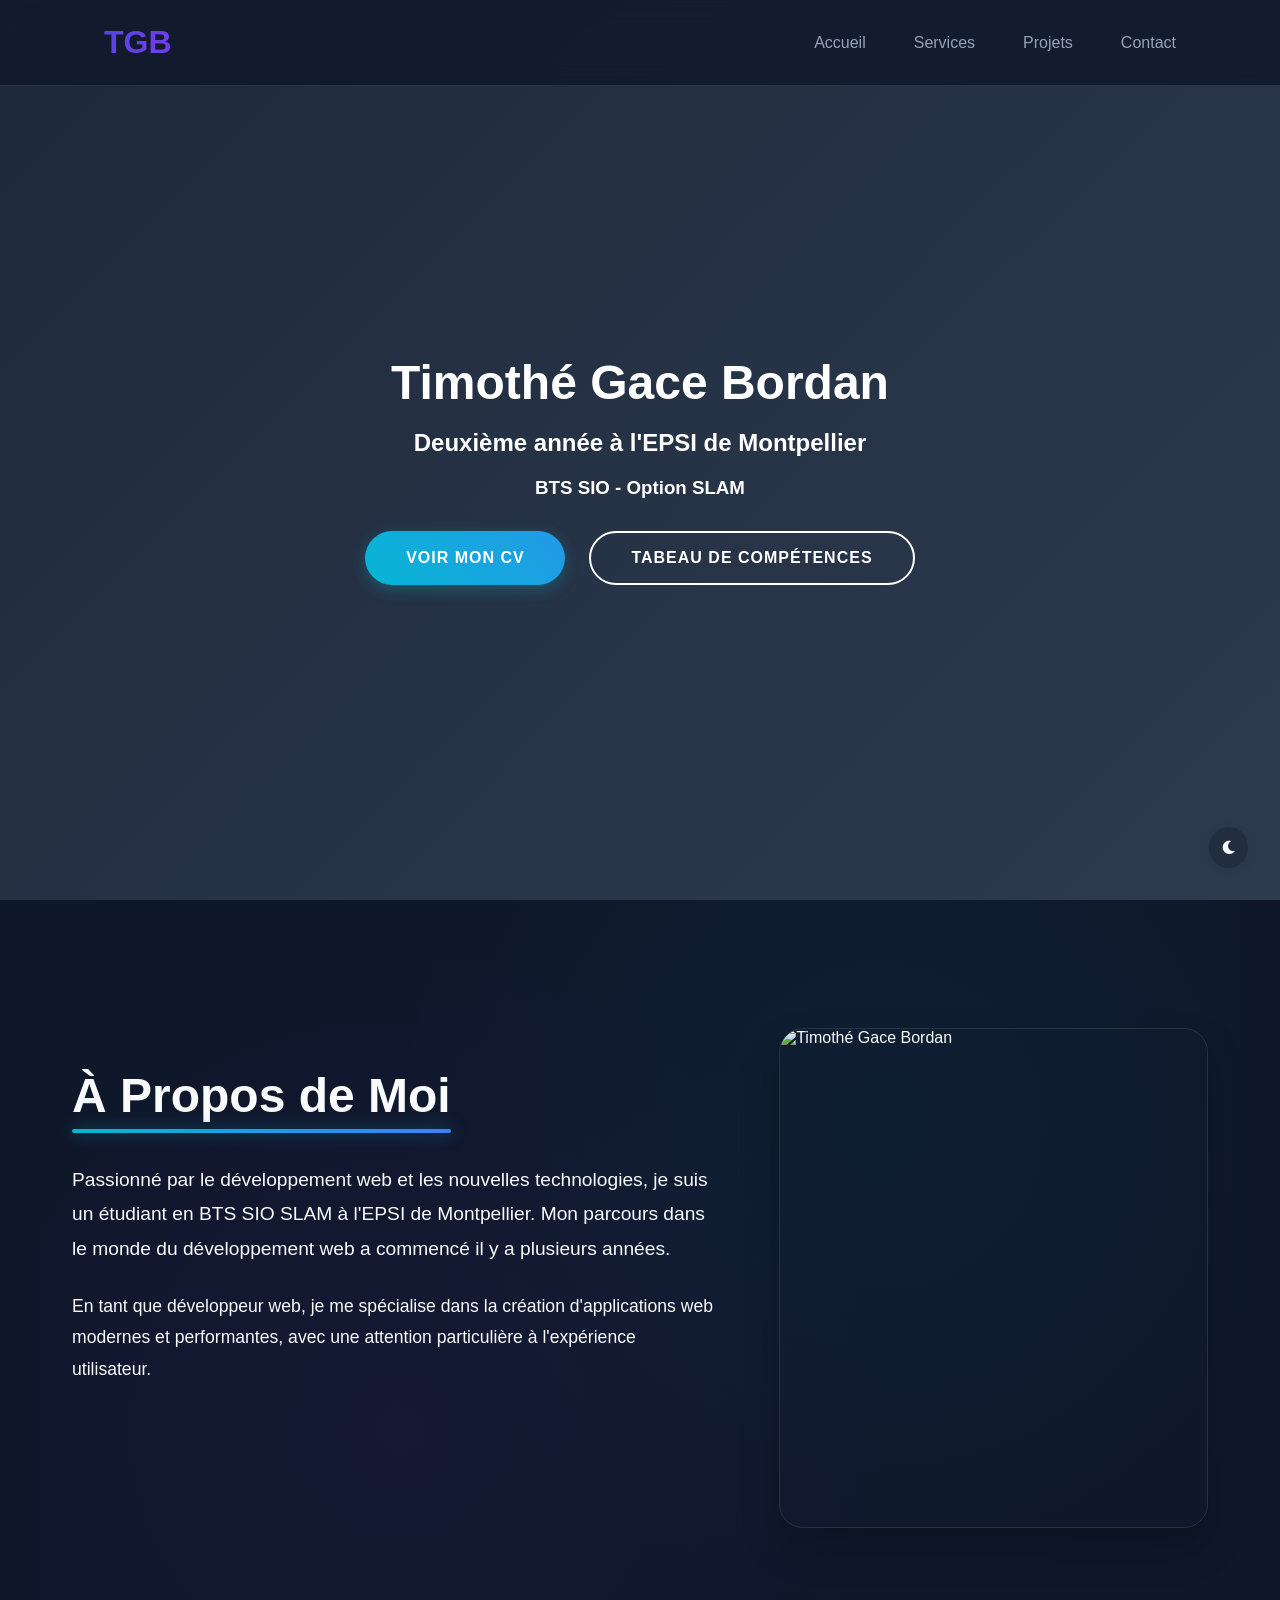
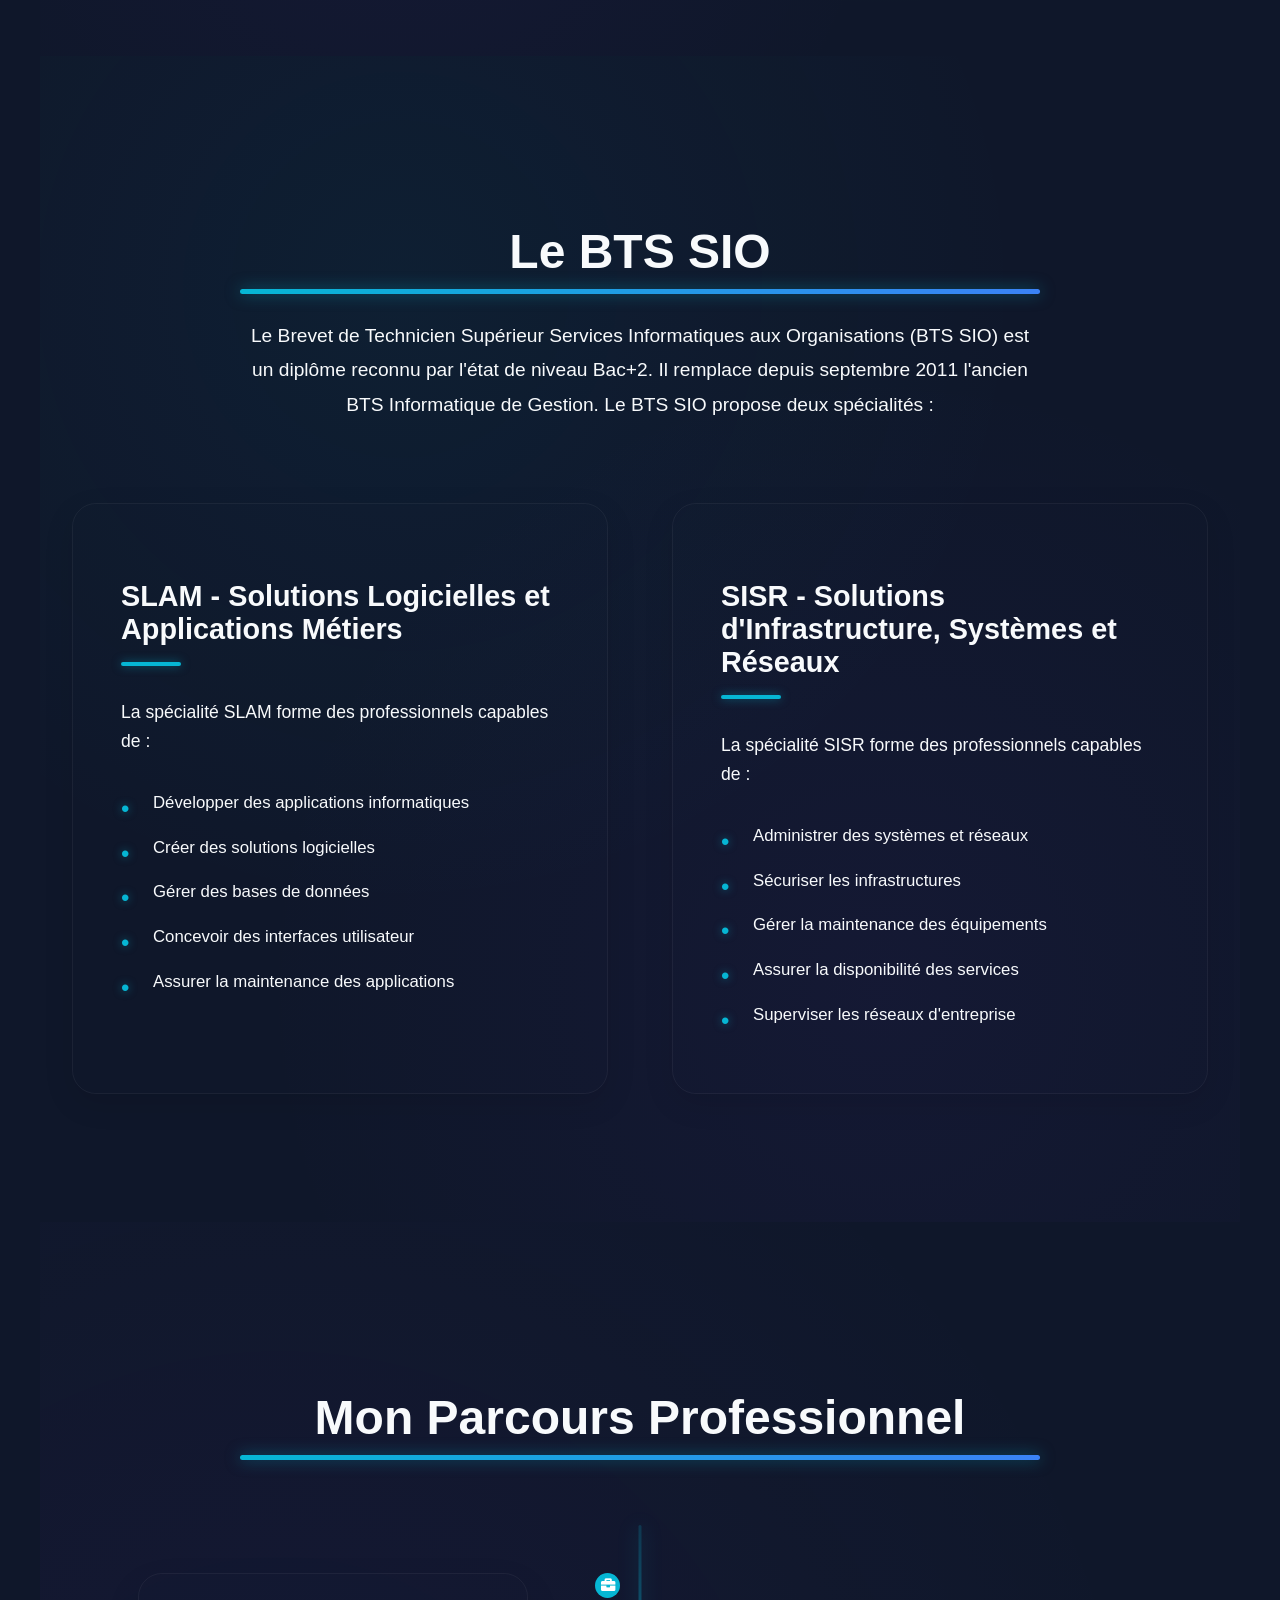
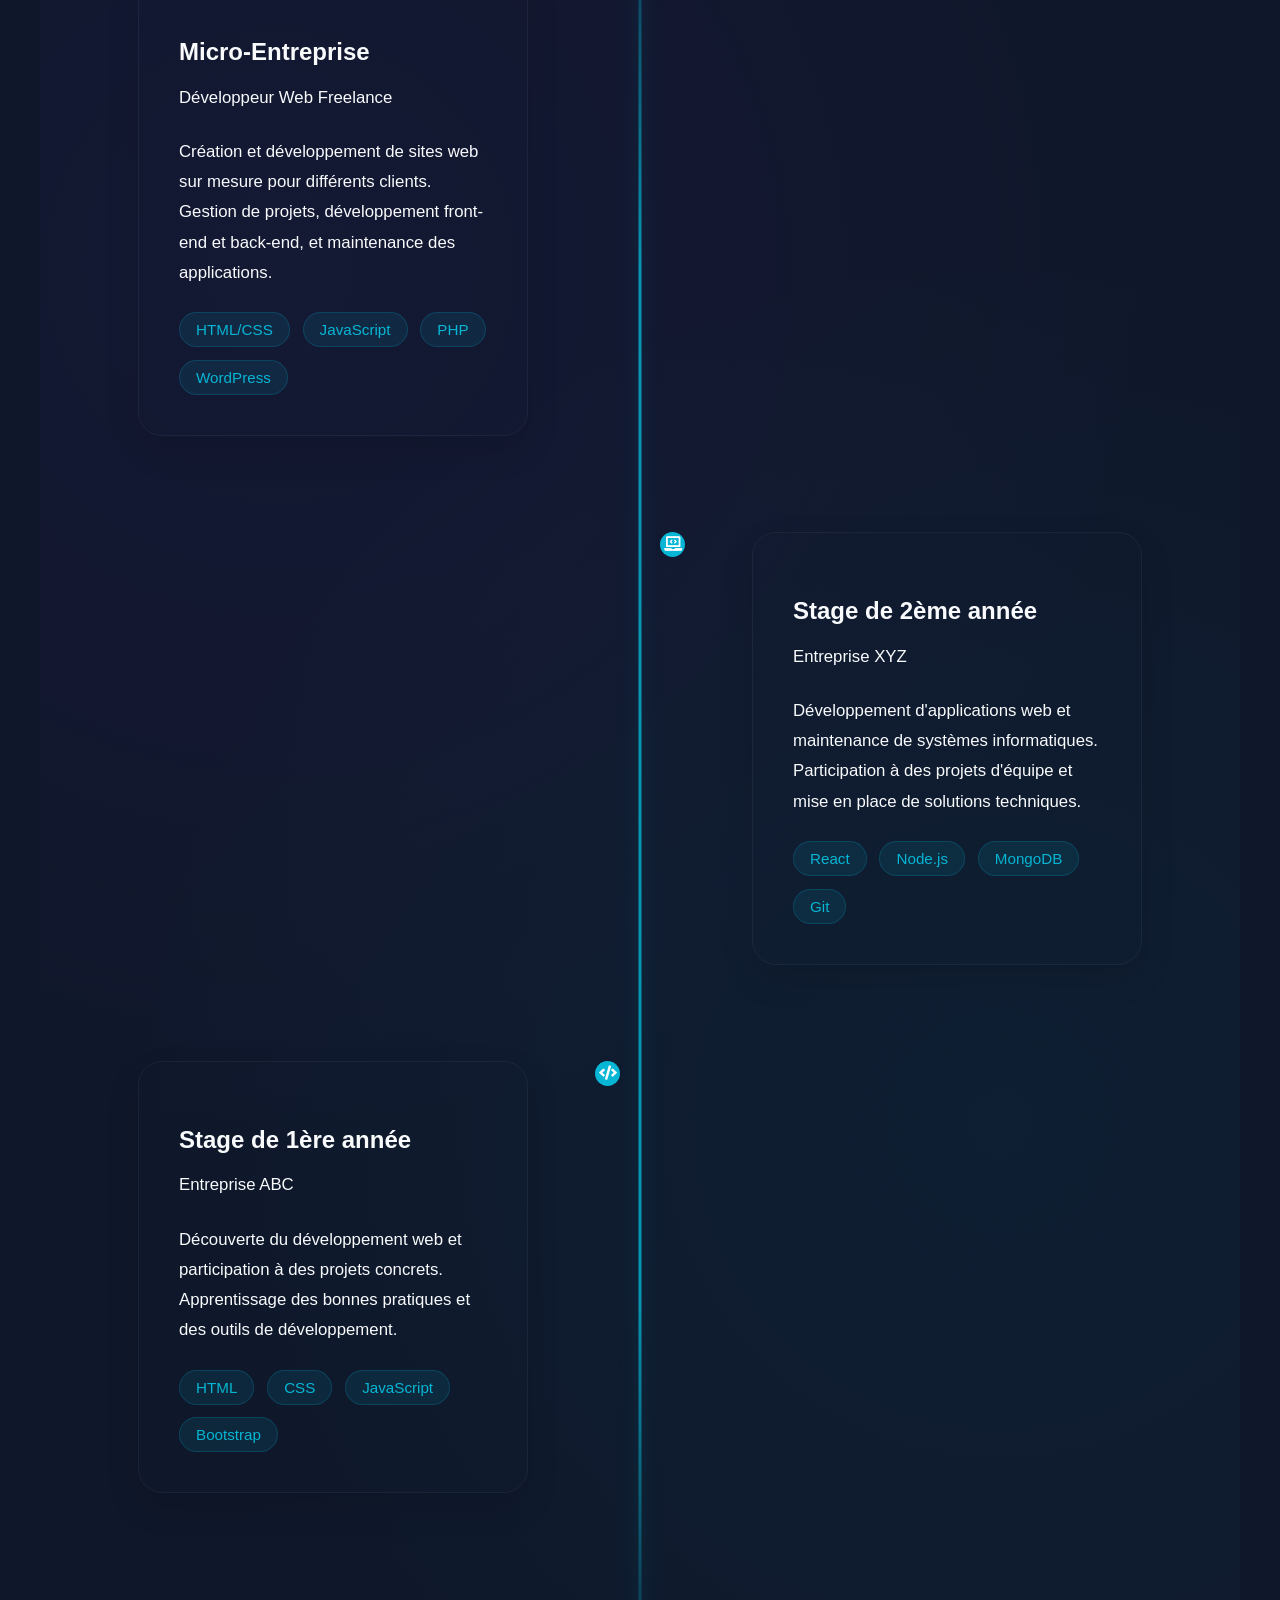
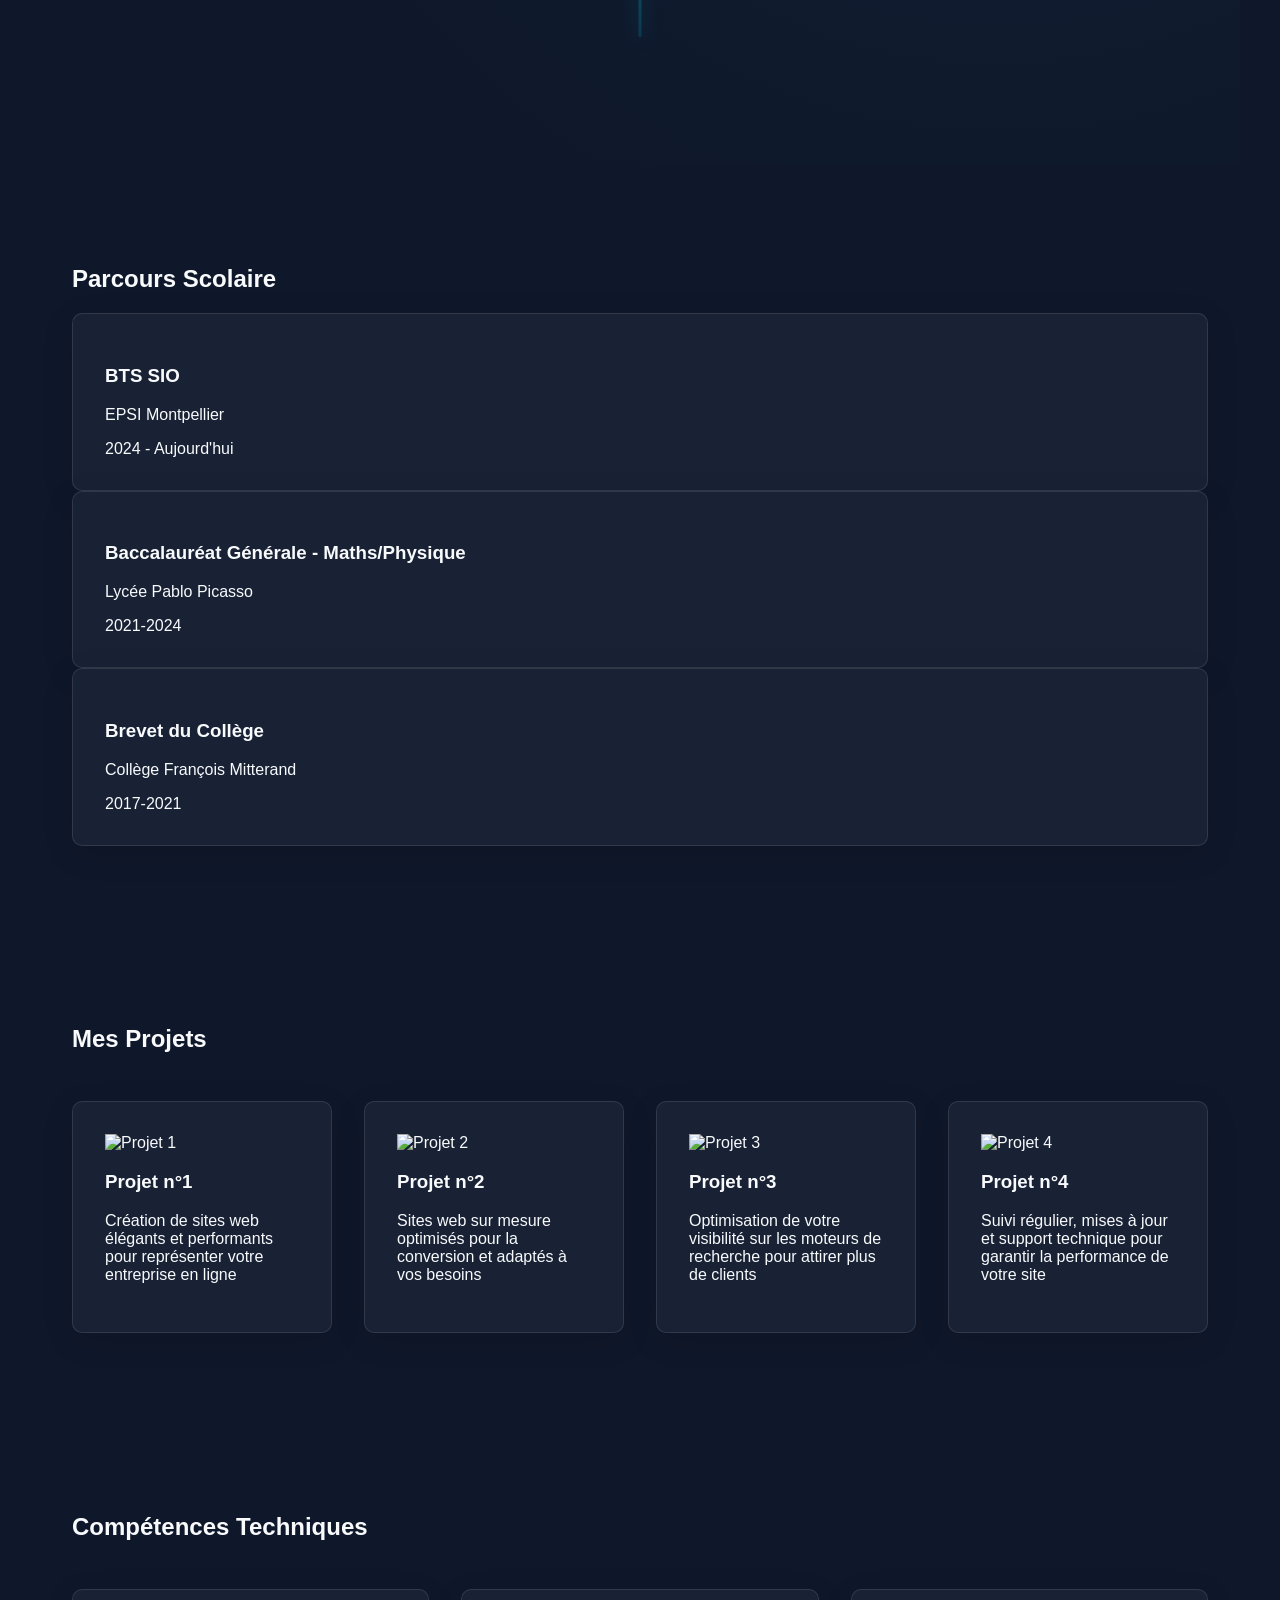
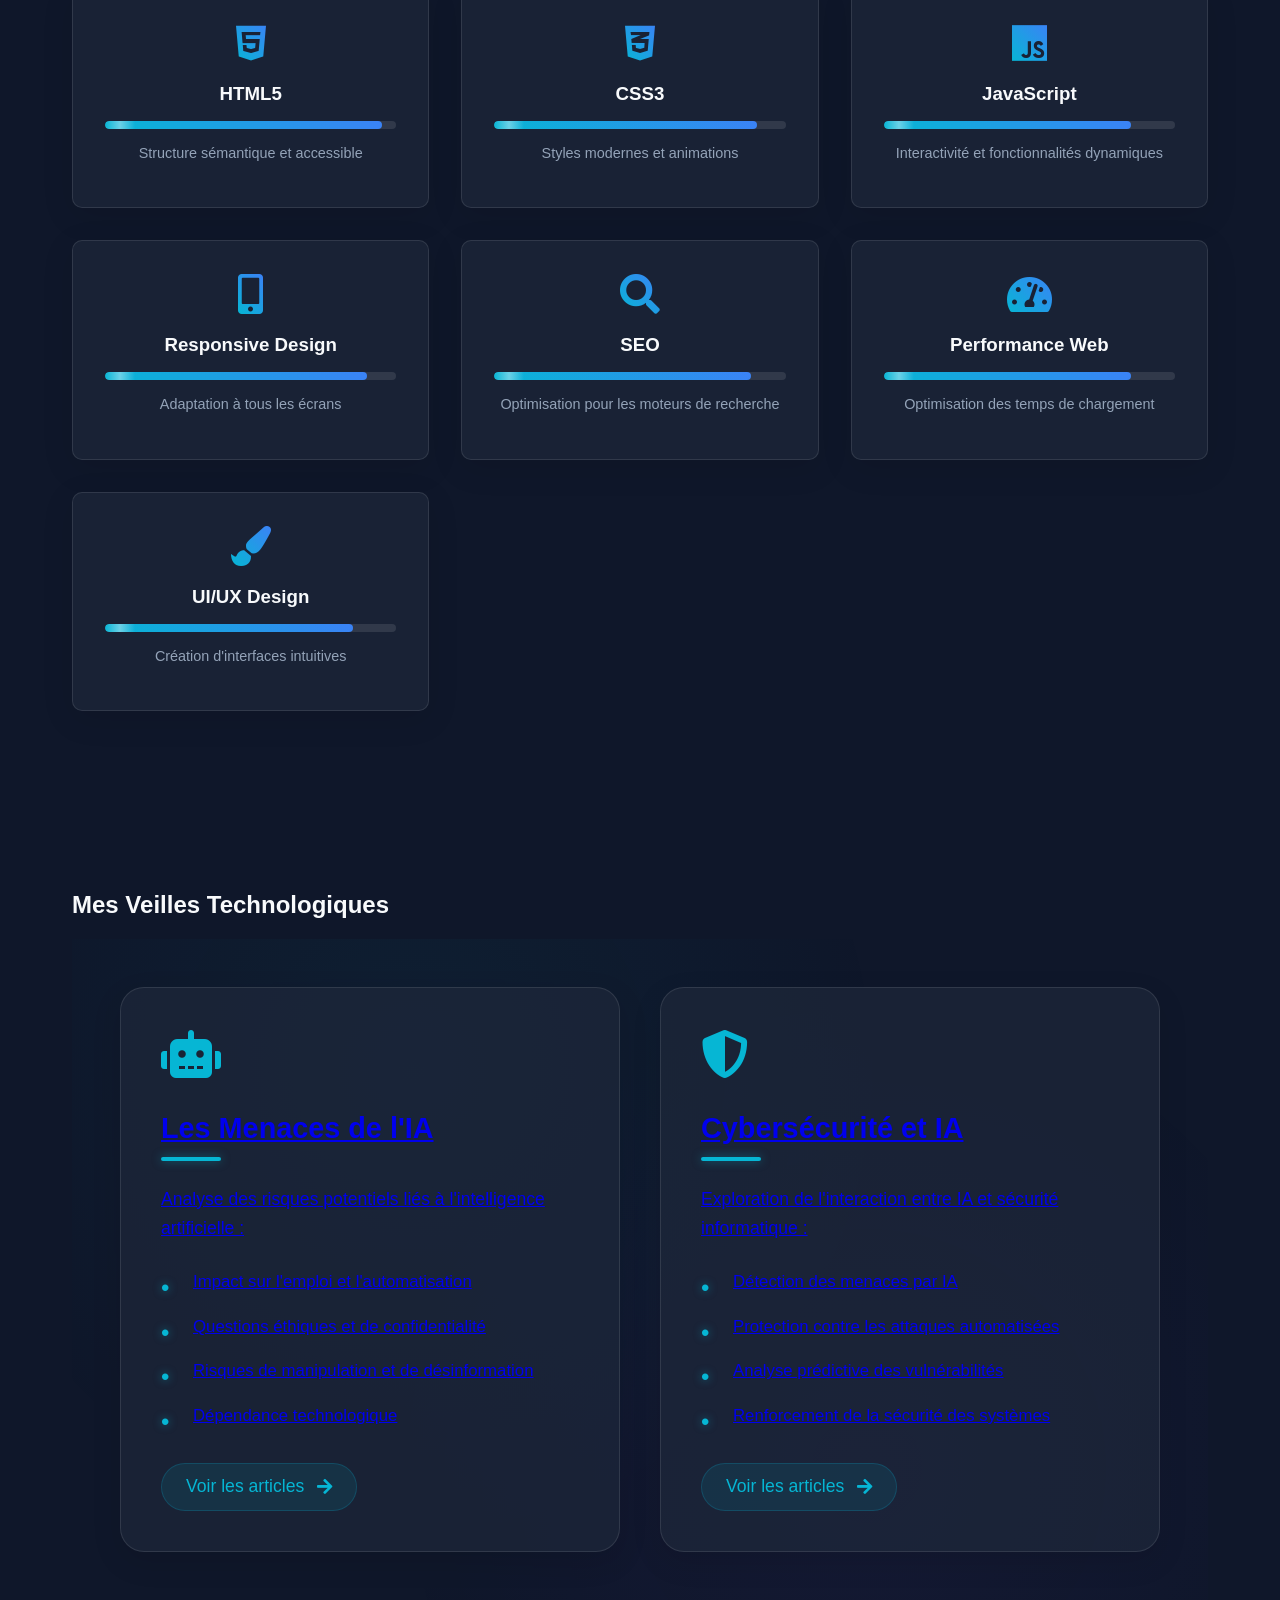
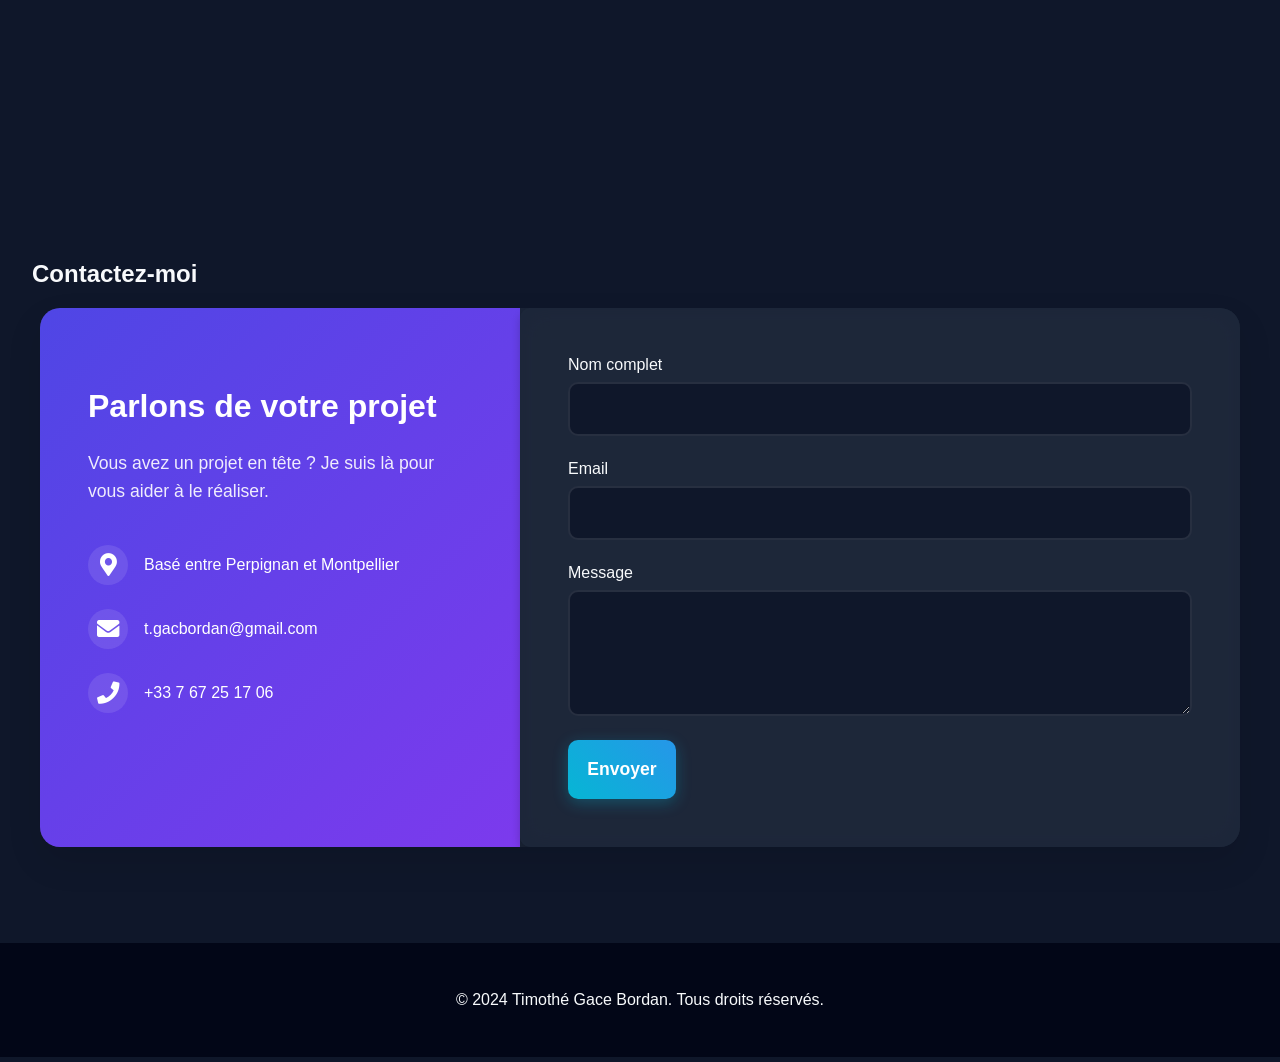
==== commit 60b50c50: "avec la veille" ====
--- a/index.html
+++ b/index.html
@@ -276,6 +276,49 @@
         </div>
     </section>
 
+    <section id="veilles">
+        <h2>Mes Veilles Technologiques</h2>
+        <div class="veilles-grid">
+            <a href="veille-ia.html" class="veille-card">
+                <div class="veille-icon">
+                    <i class="fas fa-robot"></i>
+                </div>
+                <h3>Les Menaces de l'IA</h3>
+                <div class="veille-content">
+                    <p>Analyse des risques potentiels liés à l'intelligence artificielle :</p>
+                    <ul>
+                        <li>Impact sur l'emploi et l'automatisation</li>
+                        <li>Questions éthiques et de confidentialité</li>
+                        <li>Risques de manipulation et de désinformation</li>
+                        <li>Dépendance technologique</li>
+                    </ul>
+                    <div class="veille-link">
+                        Voir les articles <i class="fas fa-arrow-right"></i>
+                    </div>
+                </div>
+            </a>
+
+            <a href="veille-cybersecurite.html" class="veille-card">
+                <div class="veille-icon">
+                    <i class="fas fa-shield-alt"></i>
+                </div>
+                <h3>Cybersécurité et IA</h3>
+                <div class="veille-content">
+                    <p>Exploration de l'interaction entre IA et sécurité informatique :</p>
+                    <ul>
+                        <li>Détection des menaces par IA</li>
+                        <li>Protection contre les attaques automatisées</li>
+                        <li>Analyse prédictive des vulnérabilités</li>
+                        <li>Renforcement de la sécurité des systèmes</li>
+                    </ul>
+                    <div class="veille-link">
+                        Voir les articles <i class="fas fa-arrow-right"></i>
+                    </div>
+                </div>
+            </a>
+        </div>
+    </section>
+
     <section id="contact">
         <h2>Contactez-moi</h2>
         <div class="contact-container">
--- a/style.css
+++ b/style.css
@@ -1864,3 +1864,203 @@
     }
 }
 
+/* Styles pour la section Veilles Technologiques */
+.veilles-grid {
+    display: grid;
+    grid-template-columns: repeat(2, 1fr);
+    gap: 2.5rem;
+    padding: 3rem;
+    max-width: 1200px;
+    margin: 0 auto;
+    position: relative;
+}
+
+.veilles-grid::before {
+    content: '';
+    position: absolute;
+    top: 0;
+    left: 0;
+    width: 100%;
+    height: 100%;
+    background: radial-gradient(circle at 30% 20%, rgba(6, 182, 212, 0.05) 0%, transparent 50%),
+                radial-gradient(circle at 70% 80%, rgba(124, 58, 237, 0.05) 0%, transparent 50%);
+    z-index: 0;
+}
+
+.veille-card {
+    background: var(--card-bg);
+    border-radius: 1.5rem;
+    padding: 2.5rem;
+    box-shadow: 0 10px 30px rgba(0, 0, 0, 0.1);
+    transition: all 0.4s cubic-bezier(0.175, 0.885, 0.32, 1.275);
+    position: relative;
+    overflow: hidden;
+    border: 1px solid var(--card-border);
+    z-index: 1;
+}
+
+.veille-card::before {
+    content: '';
+    position: absolute;
+    top: 0;
+    left: 0;
+    width: 100%;
+    height: 100%;
+    background: linear-gradient(135deg, rgba(6, 182, 212, 0.05) 0%, transparent 100%);
+    z-index: 0;
+    transition: opacity 0.3s ease;
+    opacity: 0;
+}
+
+.veille-card:hover {
+    transform: translateY(-10px) scale(1.02);
+    box-shadow: 0 20px 40px rgba(0, 0, 0, 0.15);
+    border-color: rgba(6, 182, 212, 0.2);
+}
+
+.veille-card:hover::before {
+    opacity: 1;
+}
+
+.veille-icon {
+    font-size: 3rem;
+    color: var(--accent-color);
+    margin-bottom: 1.5rem;
+    position: relative;
+    z-index: 1;
+    transition: transform 0.4s cubic-bezier(0.175, 0.885, 0.32, 1.275);
+}
+
+.veille-card:hover .veille-icon {
+    transform: scale(1.2) rotate(5deg);
+}
+
+.veille-card h3 {
+    color: var(--text-primary);
+    margin-bottom: 1.5rem;
+    font-size: 1.8rem;
+    position: relative;
+    z-index: 1;
+    padding-bottom: 1rem;
+}
+
+.veille-card h3::after {
+    content: '';
+    position: absolute;
+    bottom: 0;
+    left: 0;
+    width: 60px;
+    height: 4px;
+    background: var(--accent-color);
+    border-radius: 4px;
+    box-shadow: 0 0 10px rgba(6, 182, 212, 0.5);
+}
+
+.veille-content {
+    position: relative;
+    z-index: 1;
+}
+
+.veille-content p {
+    color: var(--text-secondary);
+    margin-bottom: 1.5rem;
+    line-height: 1.7;
+    font-size: 1.1rem;
+}
+
+.veille-content ul {
+    list-style-type: none;
+    padding: 0;
+    margin-bottom: 2rem;
+}
+
+.veille-content li {
+    color: var(--text-secondary);
+    margin-bottom: 1rem;
+    padding-left: 2rem;
+    position: relative;
+    line-height: 1.7;
+    font-size: 1.05rem;
+    transition: transform 0.3s ease;
+}
+
+.veille-content li:hover {
+    transform: translateX(5px);
+    color: var(--text-primary);
+}
+
+.veille-content li::before {
+    content: '•';
+    color: var(--accent-color);
+    position: absolute;
+    left: 0;
+    font-size: 1.5rem;
+    text-shadow: 0 0 8px rgba(6, 182, 212, 0.5);
+}
+
+.veille-link {
+    display: inline-flex;
+    align-items: center;
+    color: var(--accent-color);
+    text-decoration: none;
+    font-weight: 500;
+    font-size: 1.1rem;
+    transition: all 0.3s ease;
+    position: relative;
+    z-index: 1;
+    padding: 0.8rem 1.5rem;
+    background: rgba(6, 182, 212, 0.1);
+    border-radius: 50px;
+    border: 1px solid rgba(6, 182, 212, 0.2);
+}
+
+.veille-link i {
+    margin-left: 0.8rem;
+    transition: transform 0.3s ease;
+}
+
+.veille-link:hover {
+    background: rgba(6, 182, 212, 0.2);
+    transform: translateY(-3px);
+    box-shadow: 0 5px 15px rgba(6, 182, 212, 0.2);
+}
+
+.veille-link:hover i {
+    transform: translateX(5px);
+}
+
+@media (max-width: 992px) {
+    .veilles-grid {
+        grid-template-columns: 1fr;
+        gap: 2rem;
+        padding: 2rem;
+    }
+}
+
+@media (max-width: 768px) {
+    .veille-card {
+        padding: 2rem;
+    }
+
+    .veille-icon {
+        font-size: 2.5rem;
+    }
+
+    .veille-card h3 {
+        font-size: 1.5rem;
+    }
+
+    .veille-content p {
+        font-size: 1rem;
+    }
+
+    .veille-content li {
+        font-size: 0.95rem;
+    }
+
+    .veille-link {
+        font-size: 1rem;
+        padding: 0.6rem 1.2rem;
+    }
+}
+
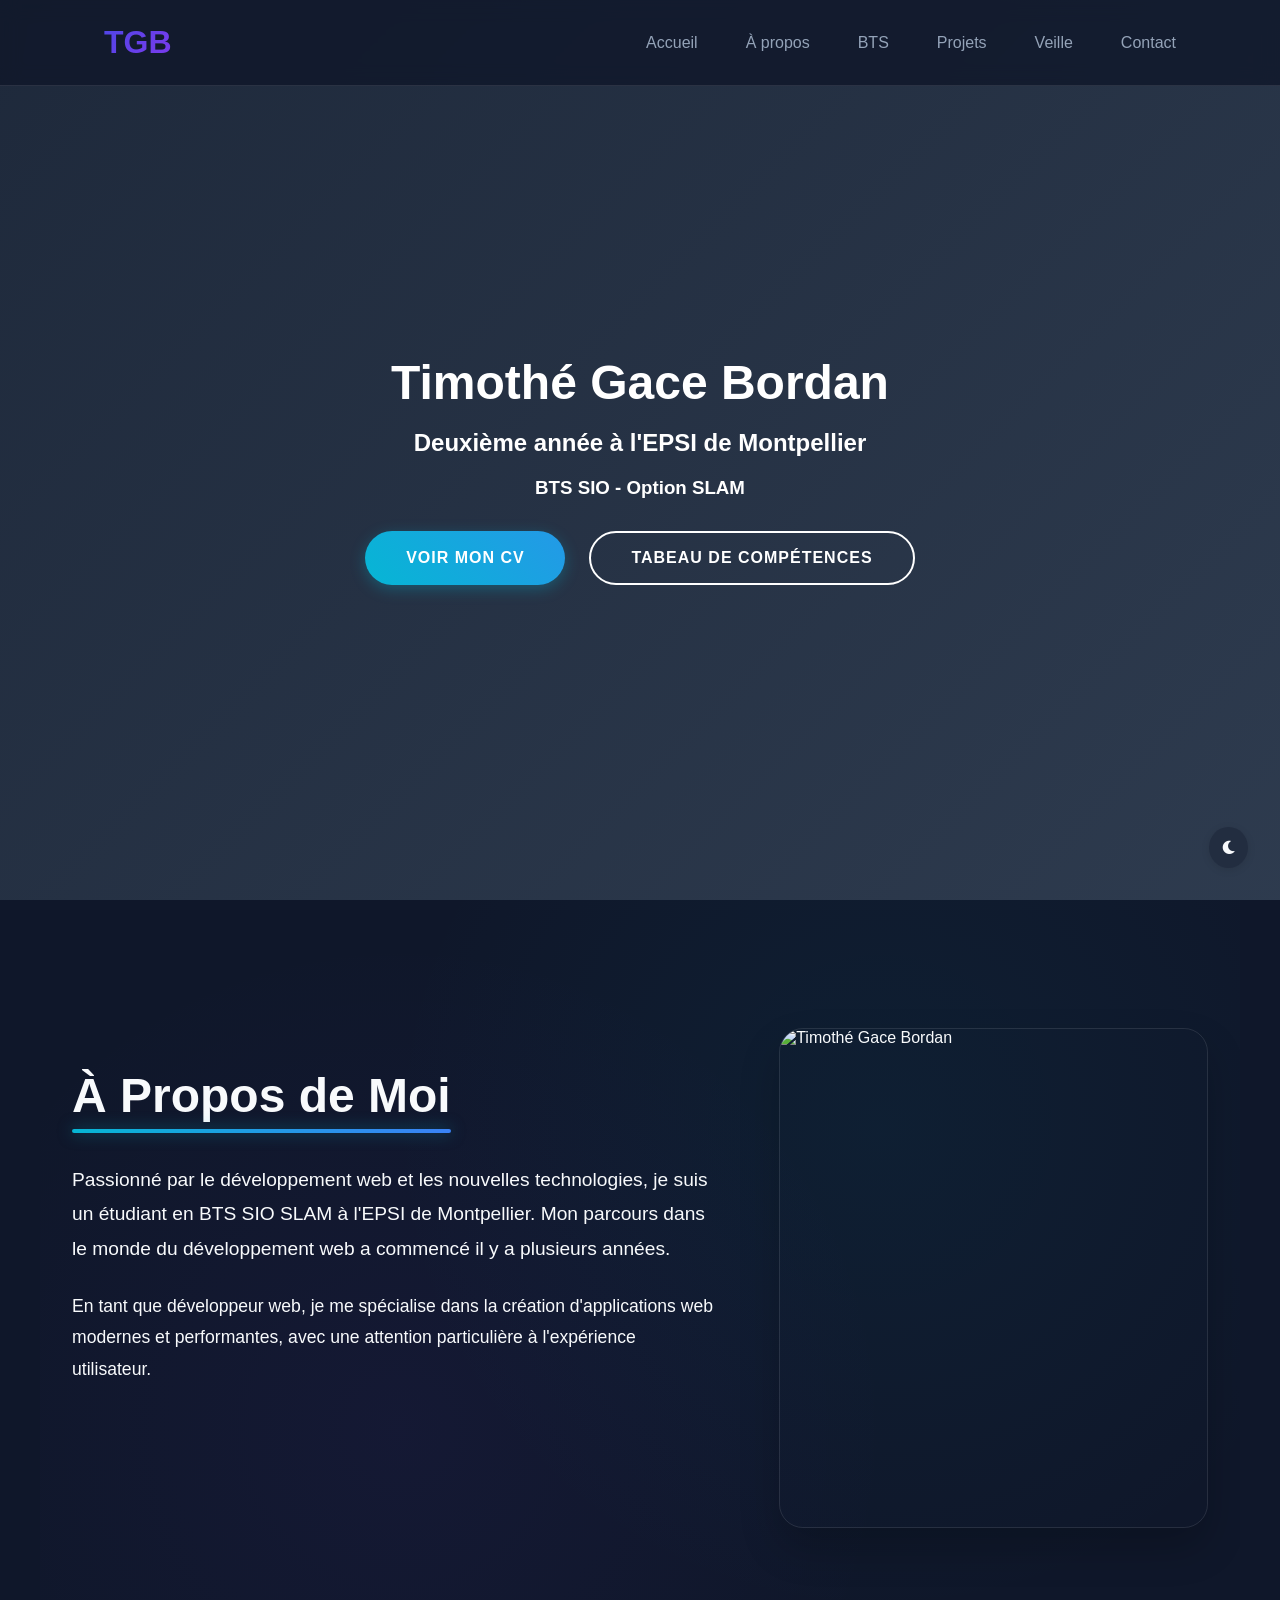
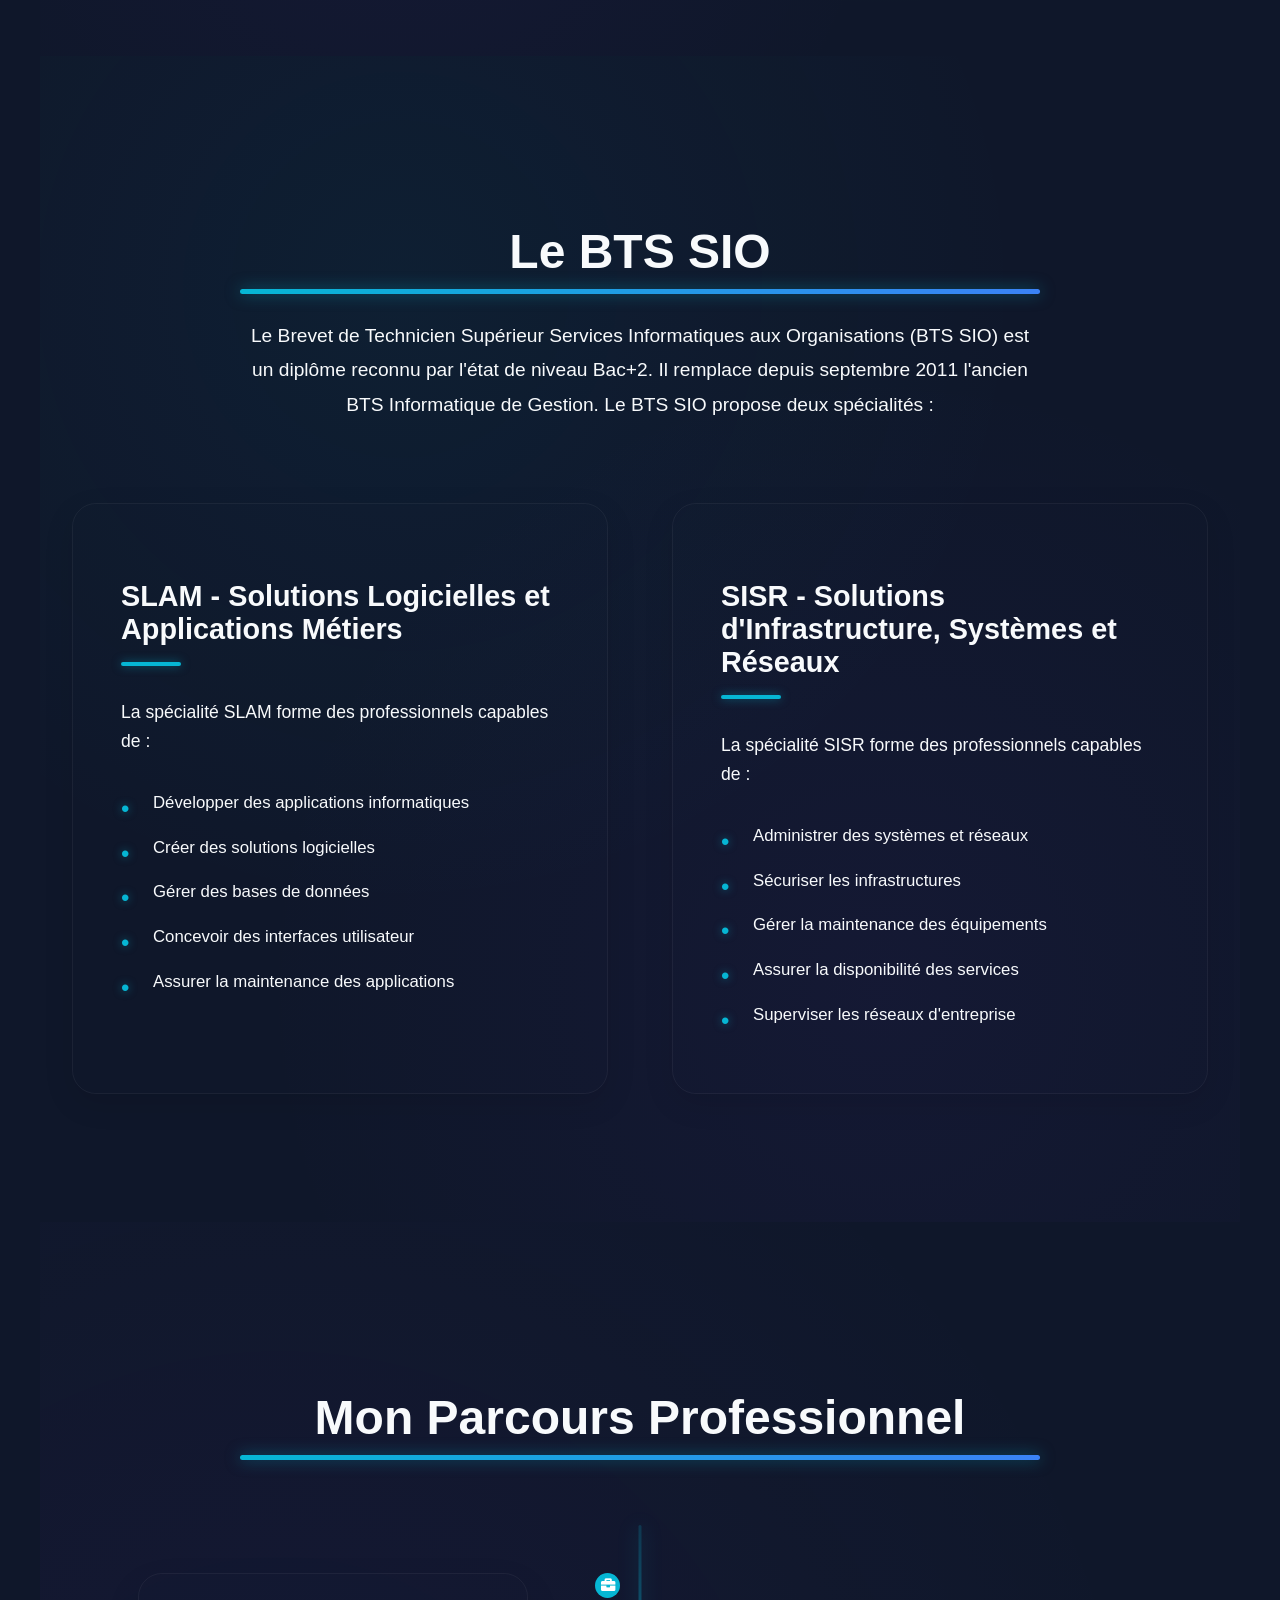
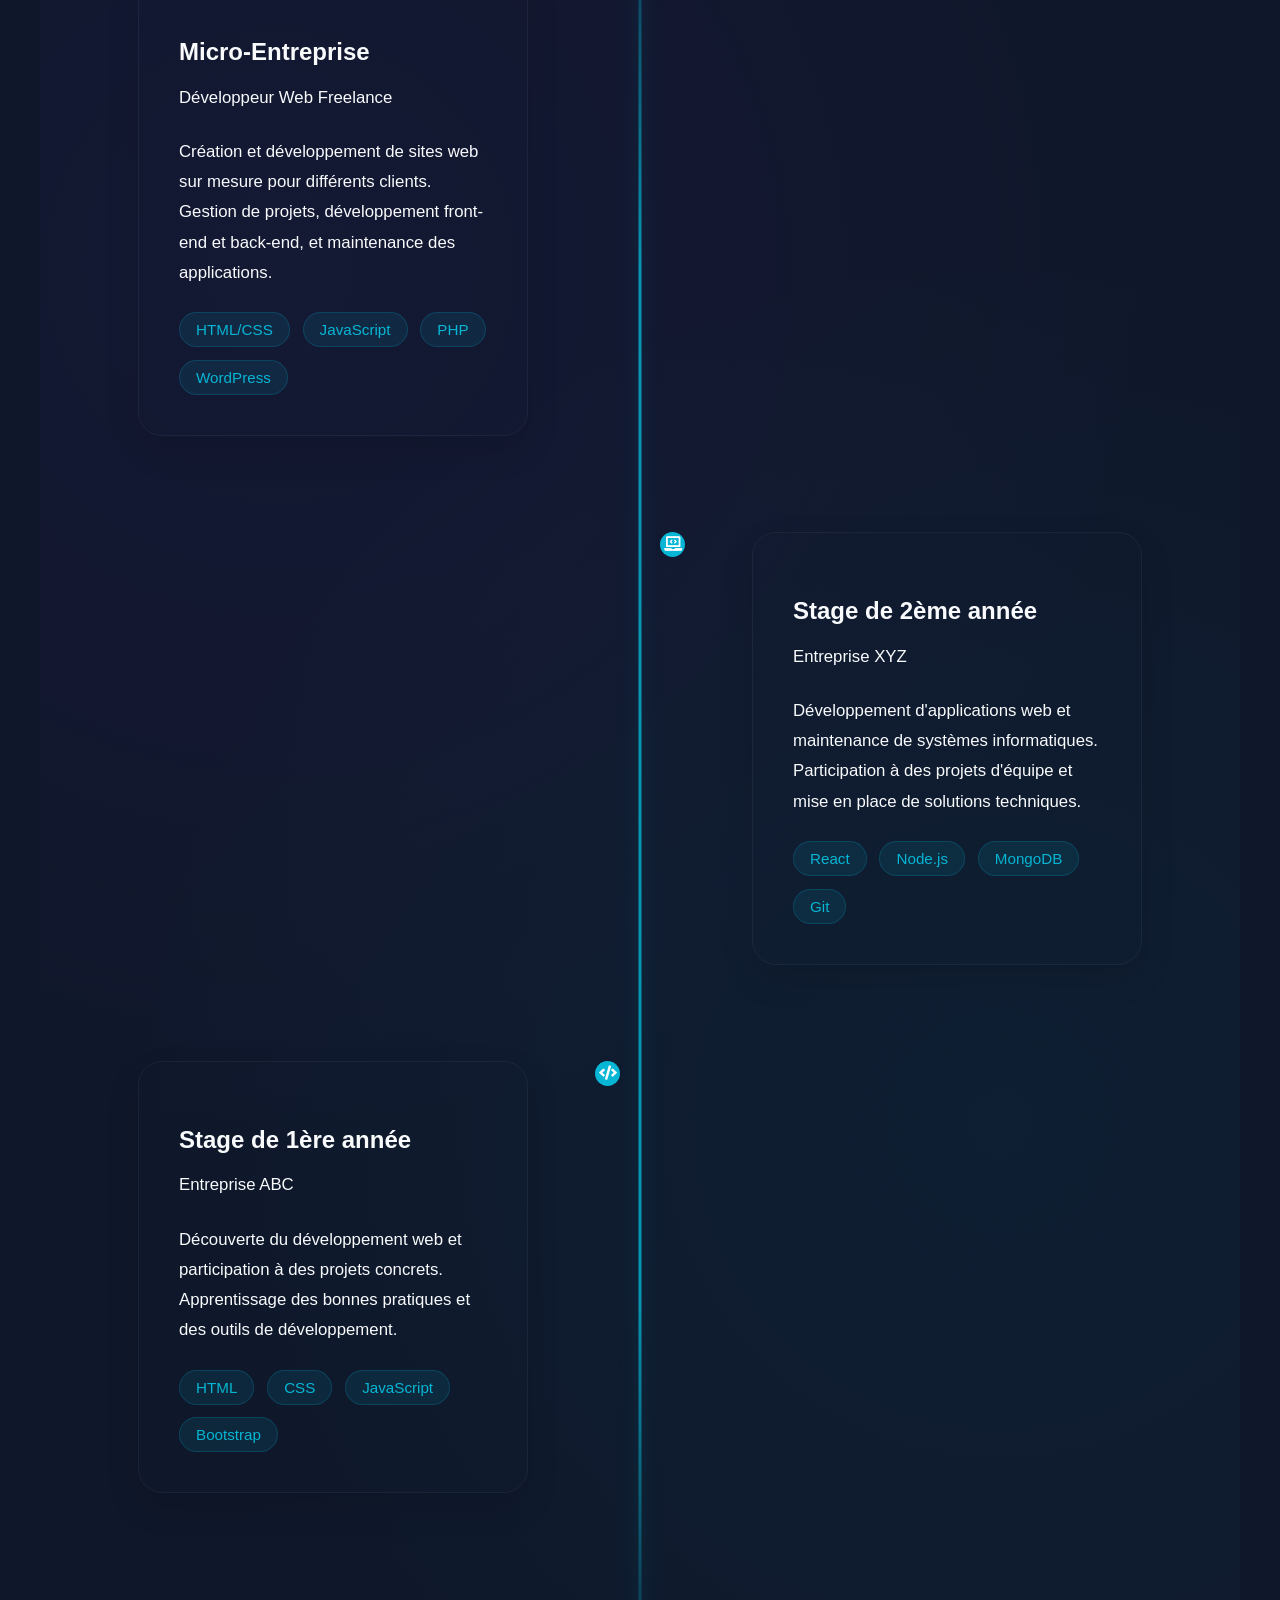
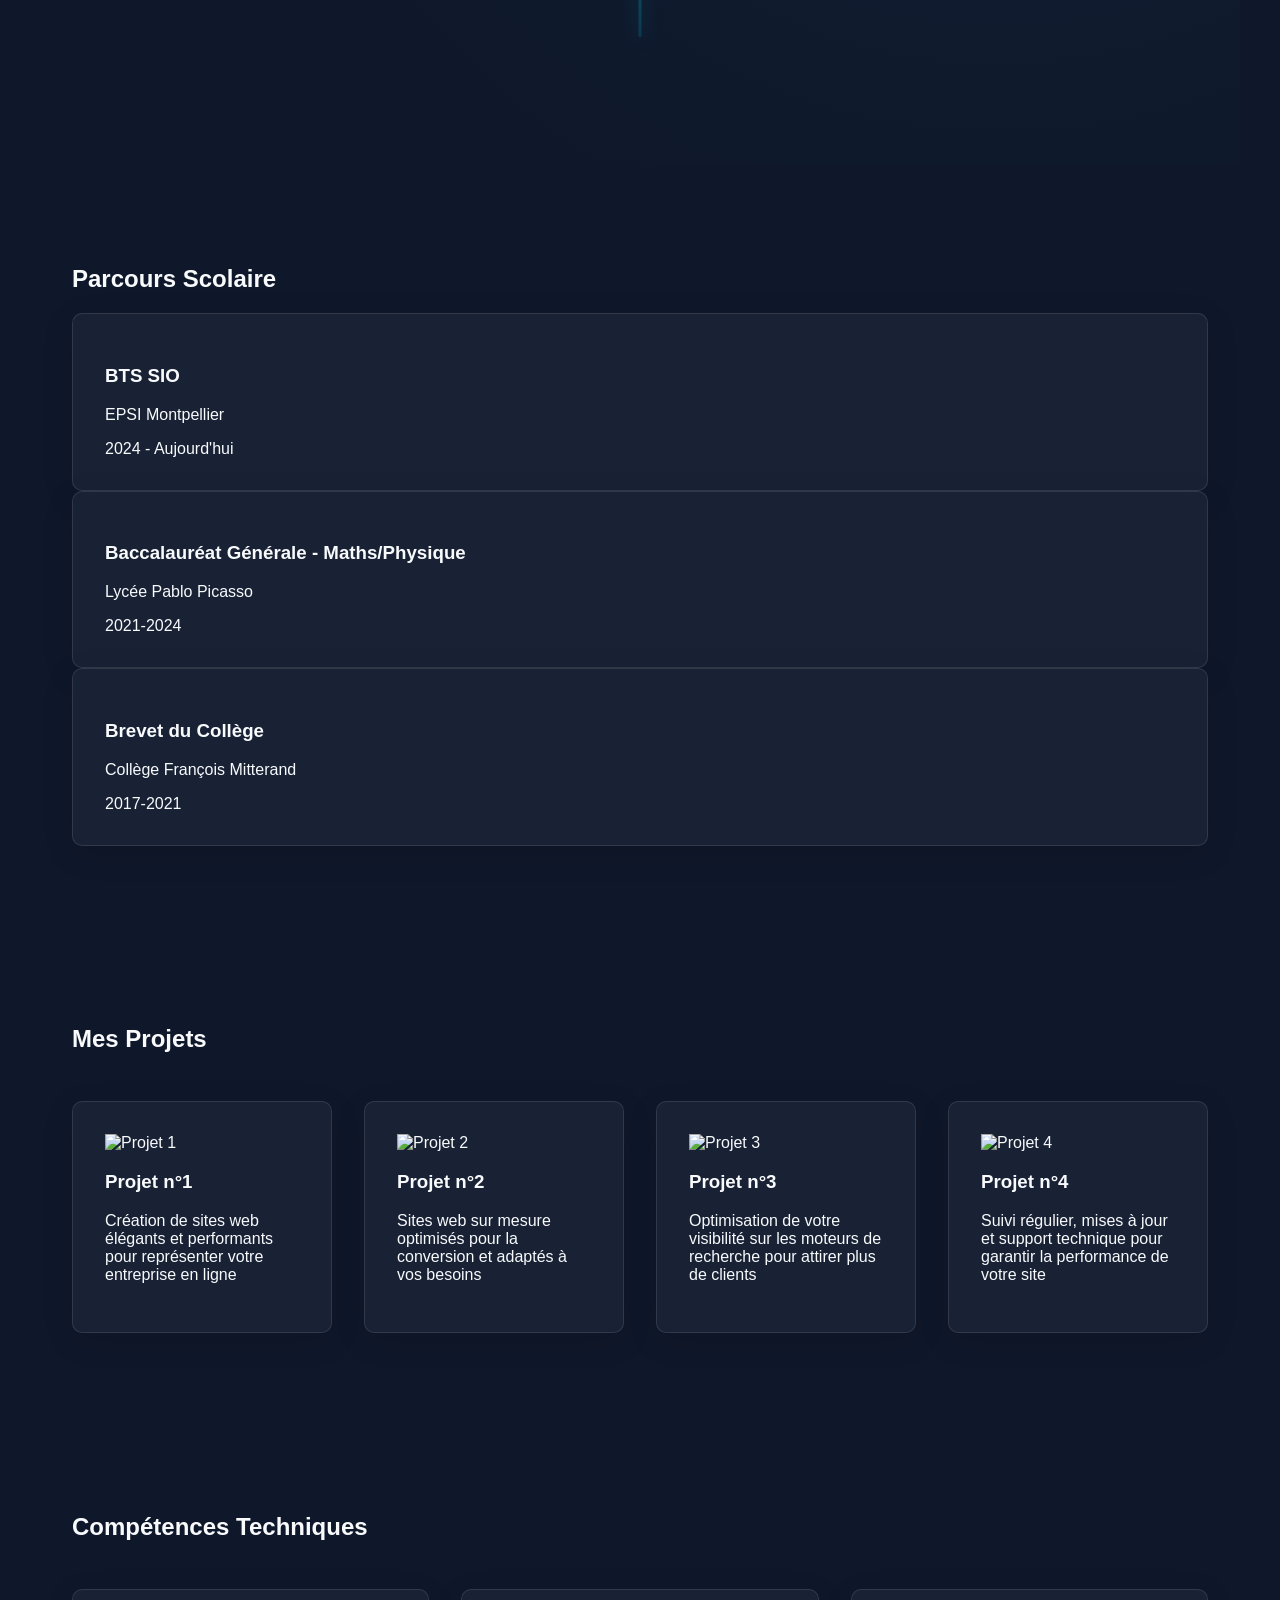
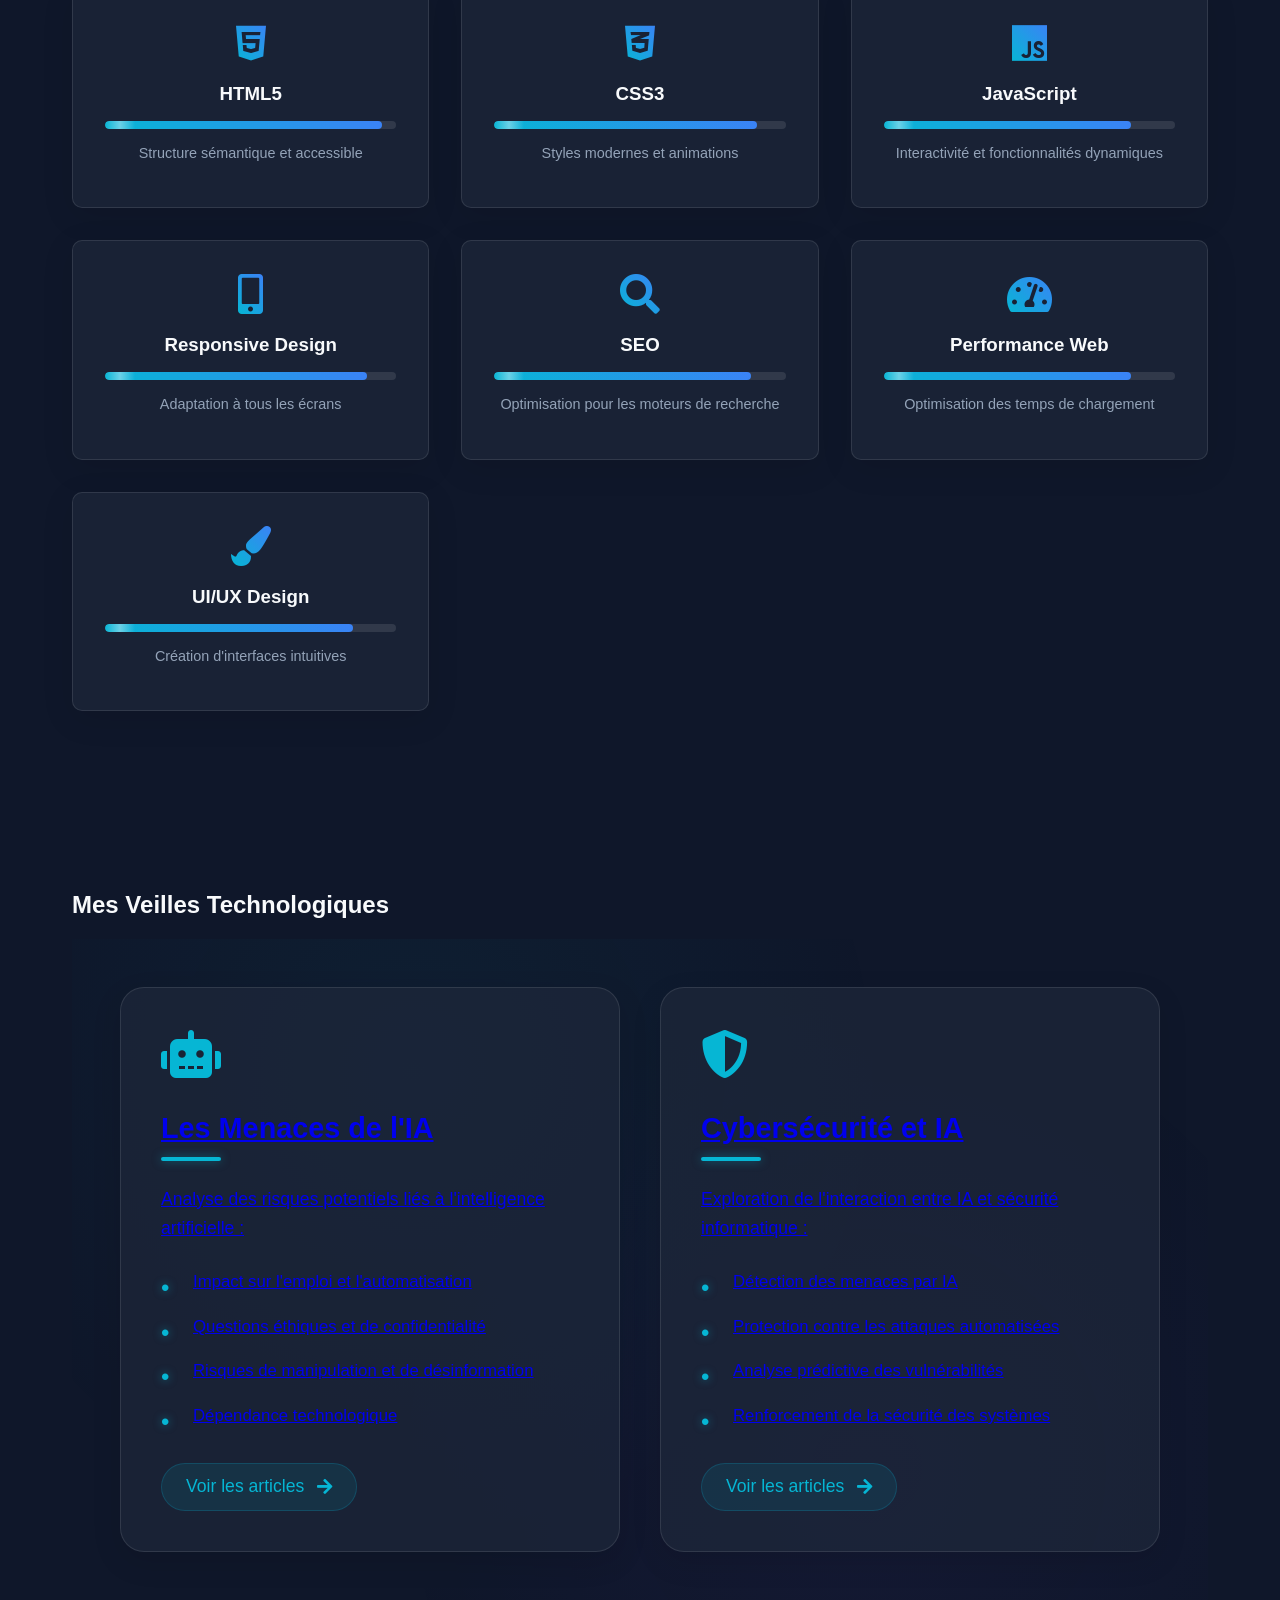
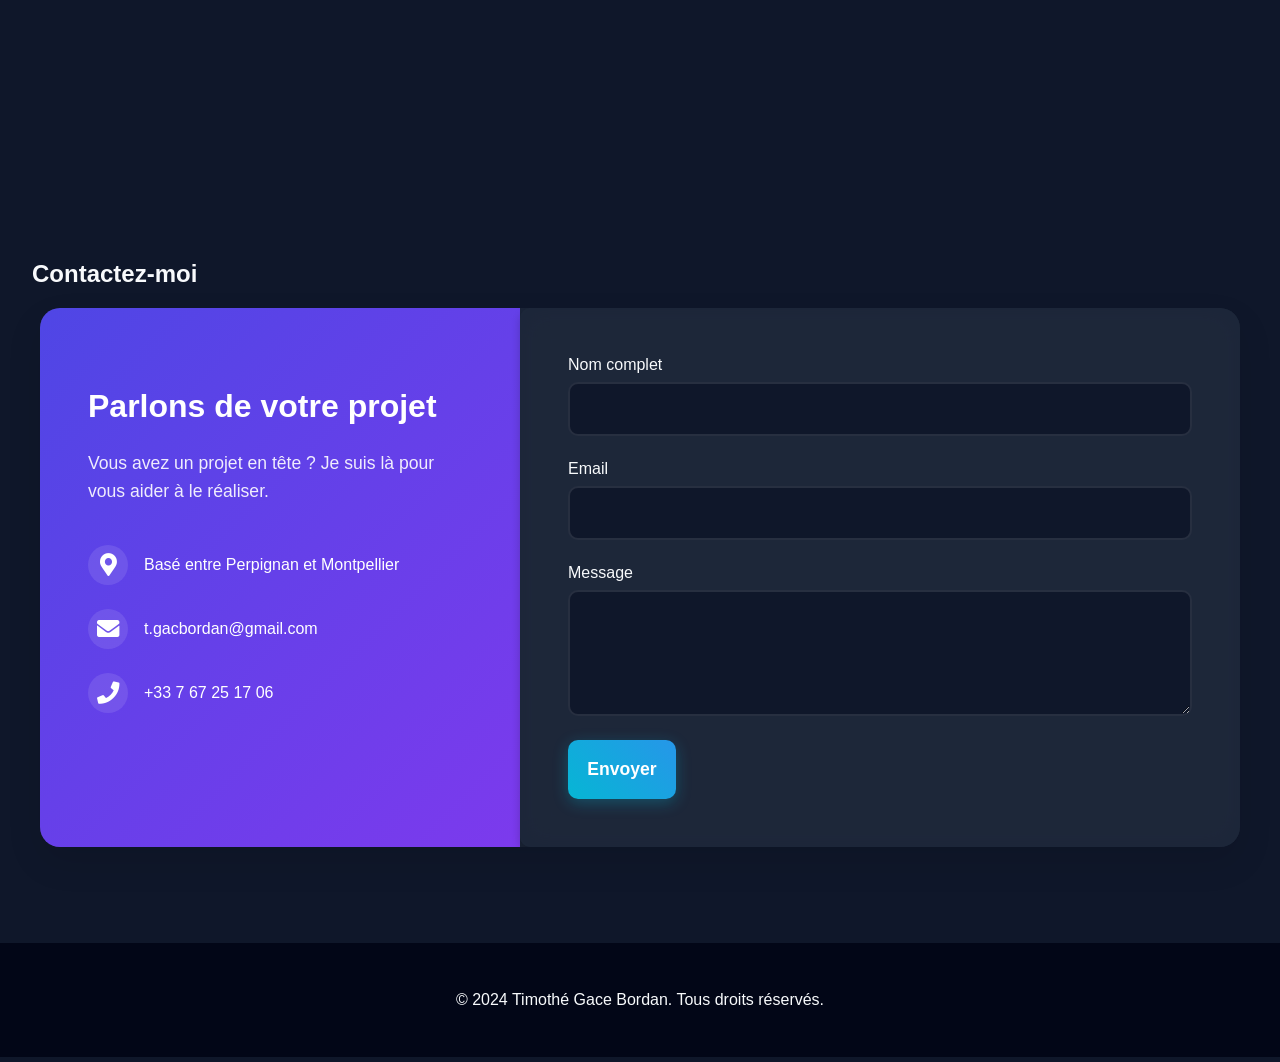
==== commit 73217814: "navbar bien" ====
--- a/index.html
+++ b/index.html
@@ -18,10 +18,12 @@
                 <div class="bar"></div>
             </div>
             <ul>
-                <li><a href="#accueil">Accueil</a></li>
-                <li><a href="#services">Services</a></li>
-                <li><a href="#projets">Projets</a></li>
-                <li><a href="#contact">Contact</a></li>
+                <li><a href="index.html">Accueil</a></li>
+                <li><a href="index.html#about">À propos</a></li>
+                <li><a href="index.html#bts">BTS</a></li>
+                <li><a href="index.html#projets">Projets</a></li>
+                <li><a href="index.html#veille">Veille</a></li>
+                <li><a href="index.html#contact">Contact</a></li>
             </ul>
         </nav>
     </header>
--- a/style.css
+++ b/style.css
@@ -2064,3 +2064,324 @@
     }
 }
 
+/* Styles pour les pages de veille */
+.veille-page {
+    padding: 4rem 2rem;
+    max-width: 1200px;
+    margin: 0 auto;
+    position: relative;
+    overflow: hidden;
+}
+
+.veille-page::before {
+    content: '';
+    position: absolute;
+    top: 0;
+    left: 0;
+    width: 100%;
+    height: 100%;
+    background: radial-gradient(circle at 20% 30%, rgba(6, 182, 212, 0.05) 0%, transparent 50%),
+                radial-gradient(circle at 80% 70%, rgba(124, 58, 237, 0.05) 0%, transparent 50%);
+    z-index: 0;
+}
+
+.veille-header {
+    text-align: center;
+    margin-bottom: 4rem;
+    padding: 3rem;
+    background: var(--card-bg);
+    border-radius: 1.5rem;
+    box-shadow: 0 10px 30px rgba(0, 0, 0, 0.1);
+    position: relative;
+    overflow: hidden;
+    border: 1px solid var(--card-border);
+    z-index: 1;
+}
+
+.veille-header::before {
+    content: '';
+    position: absolute;
+    top: 0;
+    left: 0;
+    width: 100%;
+    height: 100%;
+    background: linear-gradient(135deg, rgba(6, 182, 212, 0.05) 0%, transparent 100%);
+    z-index: 0;
+    transition: opacity 0.3s ease;
+    opacity: 0;
+}
+
+.veille-header:hover::before {
+    opacity: 1;
+}
+
+.veille-header h1 {
+    font-size: 3rem;
+    margin-bottom: 1.5rem;
+    color: var(--text-primary);
+    position: relative;
+    z-index: 1;
+    padding-bottom: 1.5rem;
+}
+
+.veille-header h1::after {
+    content: '';
+    position: absolute;
+    bottom: 0;
+    left: 50%;
+    transform: translateX(-50%);
+    width: 100px;
+    height: 4px;
+    background: var(--accent-color);
+    border-radius: 4px;
+    box-shadow: 0 0 15px rgba(6, 182, 212, 0.5);
+}
+
+.veille-description {
+    font-size: 1.3rem;
+    color: var(--text-secondary);
+    line-height: 1.7;
+    max-width: 800px;
+    margin: 0 auto;
+    position: relative;
+    z-index: 1;
+}
+
+.articles-container {
+    display: grid;
+    grid-template-columns: repeat(auto-fit, minmax(350px, 1fr));
+    gap: 2.5rem;
+    padding: 1rem;
+    position: relative;
+    z-index: 1;
+}
+
+.veille-article {
+    background: var(--card-bg);
+    border-radius: 1.5rem;
+    padding: 2.5rem;
+    box-shadow: 0 10px 30px rgba(0, 0, 0, 0.1);
+    transition: all 0.4s cubic-bezier(0.175, 0.885, 0.32, 1.275);
+    position: relative;
+    overflow: hidden;
+    border: 1px solid var(--card-border);
+    z-index: 1;
+}
+
+.veille-article::before {
+    content: '';
+    position: absolute;
+    top: 0;
+    left: 0;
+    width: 100%;
+    height: 100%;
+    background: linear-gradient(135deg, rgba(6, 182, 212, 0.05) 0%, transparent 100%);
+    z-index: 0;
+    transition: opacity 0.3s ease;
+    opacity: 0;
+}
+
+.veille-article:hover {
+    transform: translateY(-10px) scale(1.02);
+    box-shadow: 0 20px 40px rgba(0, 0, 0, 0.15);
+    border-color: rgba(6, 182, 212, 0.2);
+}
+
+.veille-article:hover::before {
+    opacity: 1;
+}
+
+.article-header {
+    margin-bottom: 2rem;
+    position: relative;
+    z-index: 1;
+}
+
+.article-header h2 {
+    font-size: 1.8rem;
+    color: var(--text-primary);
+    margin-bottom: 1rem;
+    line-height: 1.4;
+    padding-bottom: 1rem;
+}
+
+.article-header h2::after {
+    content: '';
+    position: absolute;
+    bottom: 0;
+    left: 0;
+    width: 60px;
+    height: 4px;
+    background: var(--accent-color);
+    border-radius: 4px;
+    box-shadow: 0 0 10px rgba(6, 182, 212, 0.5);
+}
+
+.article-date {
+    display: inline-block;
+    font-size: 0.95rem;
+    color: var(--accent-color);
+    background: rgba(6, 182, 212, 0.1);
+    padding: 0.5rem 1rem;
+    border-radius: 50px;
+    border: 1px solid rgba(6, 182, 212, 0.2);
+}
+
+.article-content {
+    position: relative;
+    z-index: 1;
+}
+
+.article-content p {
+    color: var(--text-secondary);
+    margin-bottom: 1.5rem;
+    line-height: 1.7;
+    font-size: 1.1rem;
+}
+
+.article-content h3 {
+    font-size: 1.3rem;
+    color: var(--text-primary);
+    margin: 1.5rem 0 1rem;
+    position: relative;
+    padding-left: 1.5rem;
+}
+
+.article-content h3::before {
+    content: '';
+    position: absolute;
+    left: 0;
+    top: 50%;
+    transform: translateY(-50%);
+    width: 8px;
+    height: 8px;
+    background: var(--accent-color);
+    border-radius: 50%;
+    box-shadow: 0 0 10px rgba(6, 182, 212, 0.5);
+}
+
+.article-content ul {
+    list-style-type: none;
+    padding: 0;
+    margin-bottom: 2rem;
+}
+
+.article-content li {
+    color: var(--text-secondary);
+    margin-bottom: 1rem;
+    padding-left: 2rem;
+    position: relative;
+    line-height: 1.7;
+    font-size: 1.05rem;
+    transition: transform 0.3s ease;
+}
+
+.article-content li:hover {
+    transform: translateX(5px);
+    color: var(--text-primary);
+}
+
+.article-content li::before {
+    content: '•';
+    color: var(--accent-color);
+    position: absolute;
+    left: 0;
+    font-size: 1.5rem;
+    text-shadow: 0 0 8px rgba(6, 182, 212, 0.5);
+}
+
+.article-link {
+    display: inline-flex;
+    align-items: center;
+    color: var(--accent-color);
+    text-decoration: none;
+    font-weight: 500;
+    font-size: 1.1rem;
+    transition: all 0.3s ease;
+    position: relative;
+    z-index: 1;
+    padding: 0.8rem 1.5rem;
+    background: rgba(6, 182, 212, 0.1);
+    border-radius: 50px;
+    border: 1px solid rgba(6, 182, 212, 0.2);
+}
+
+.article-link i {
+    margin-left: 0.8rem;
+    transition: transform 0.3s ease;
+}
+
+.article-link:hover {
+    background: rgba(6, 182, 212, 0.2);
+    transform: translateY(-3px);
+    box-shadow: 0 5px 15px rgba(6, 182, 212, 0.2);
+}
+
+.article-link:hover i {
+    transform: translateX(5px);
+}
+
+/* Responsive Design */
+@media (max-width: 992px) {
+    .veille-page {
+        padding: 3rem 1.5rem;
+    }
+    
+    .veille-header {
+        padding: 2.5rem;
+    }
+    
+    .veille-header h1 {
+        font-size: 2.5rem;
+    }
+    
+    .veille-description {
+        font-size: 1.2rem;
+    }
+    
+    .articles-container {
+        grid-template-columns: 1fr;
+        gap: 2rem;
+    }
+}
+
+@media (max-width: 768px) {
+    .veille-page {
+        padding: 2rem 1rem;
+    }
+    
+    .veille-header {
+        padding: 2rem;
+        margin-bottom: 3rem;
+    }
+    
+    .veille-header h1 {
+        font-size: 2rem;
+    }
+    
+    .veille-description {
+        font-size: 1.1rem;
+    }
+    
+    .veille-article {
+        padding: 2rem;
+    }
+    
+    .article-header h2 {
+        font-size: 1.5rem;
+    }
+    
+    .article-content p {
+        font-size: 1rem;
+    }
+    
+    .article-content li {
+        font-size: 0.95rem;
+    }
+    
+    .article-link {
+        font-size: 1rem;
+        padding: 0.6rem 1.2rem;
+    }
+}
+
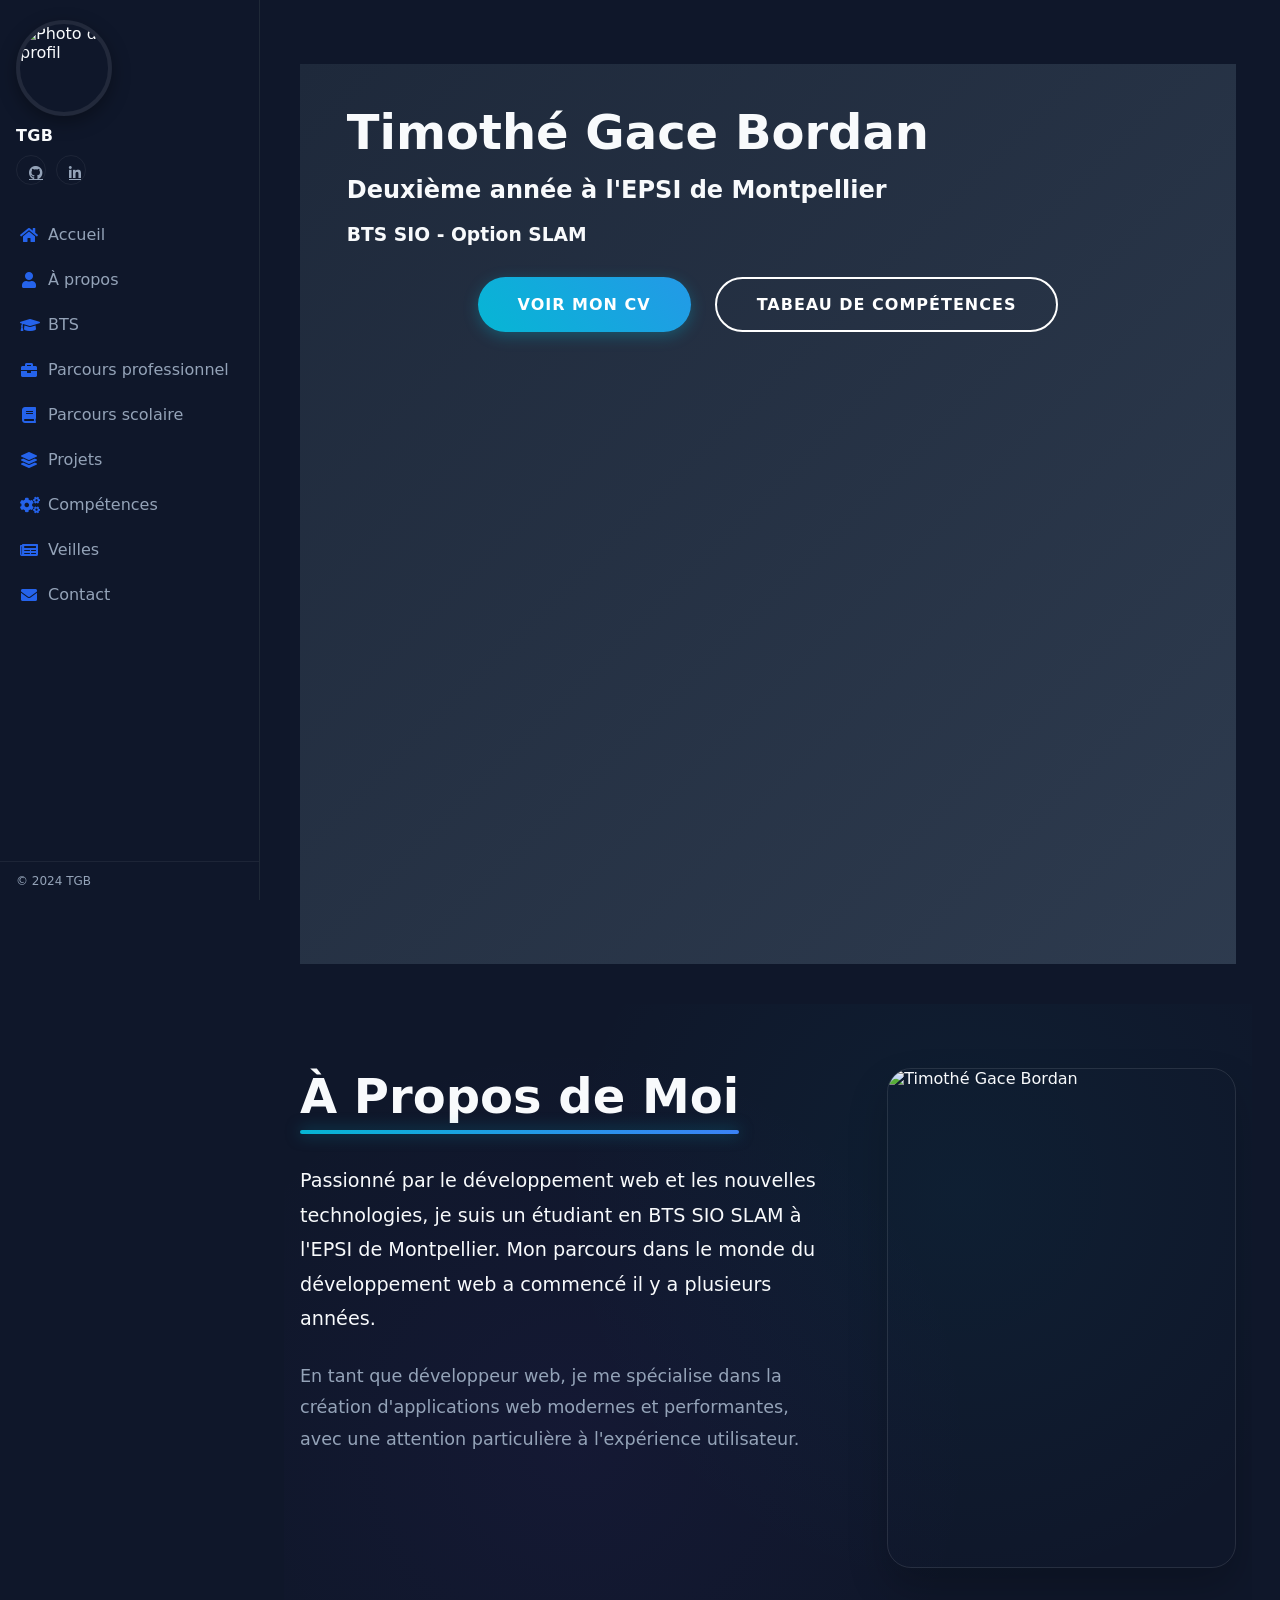
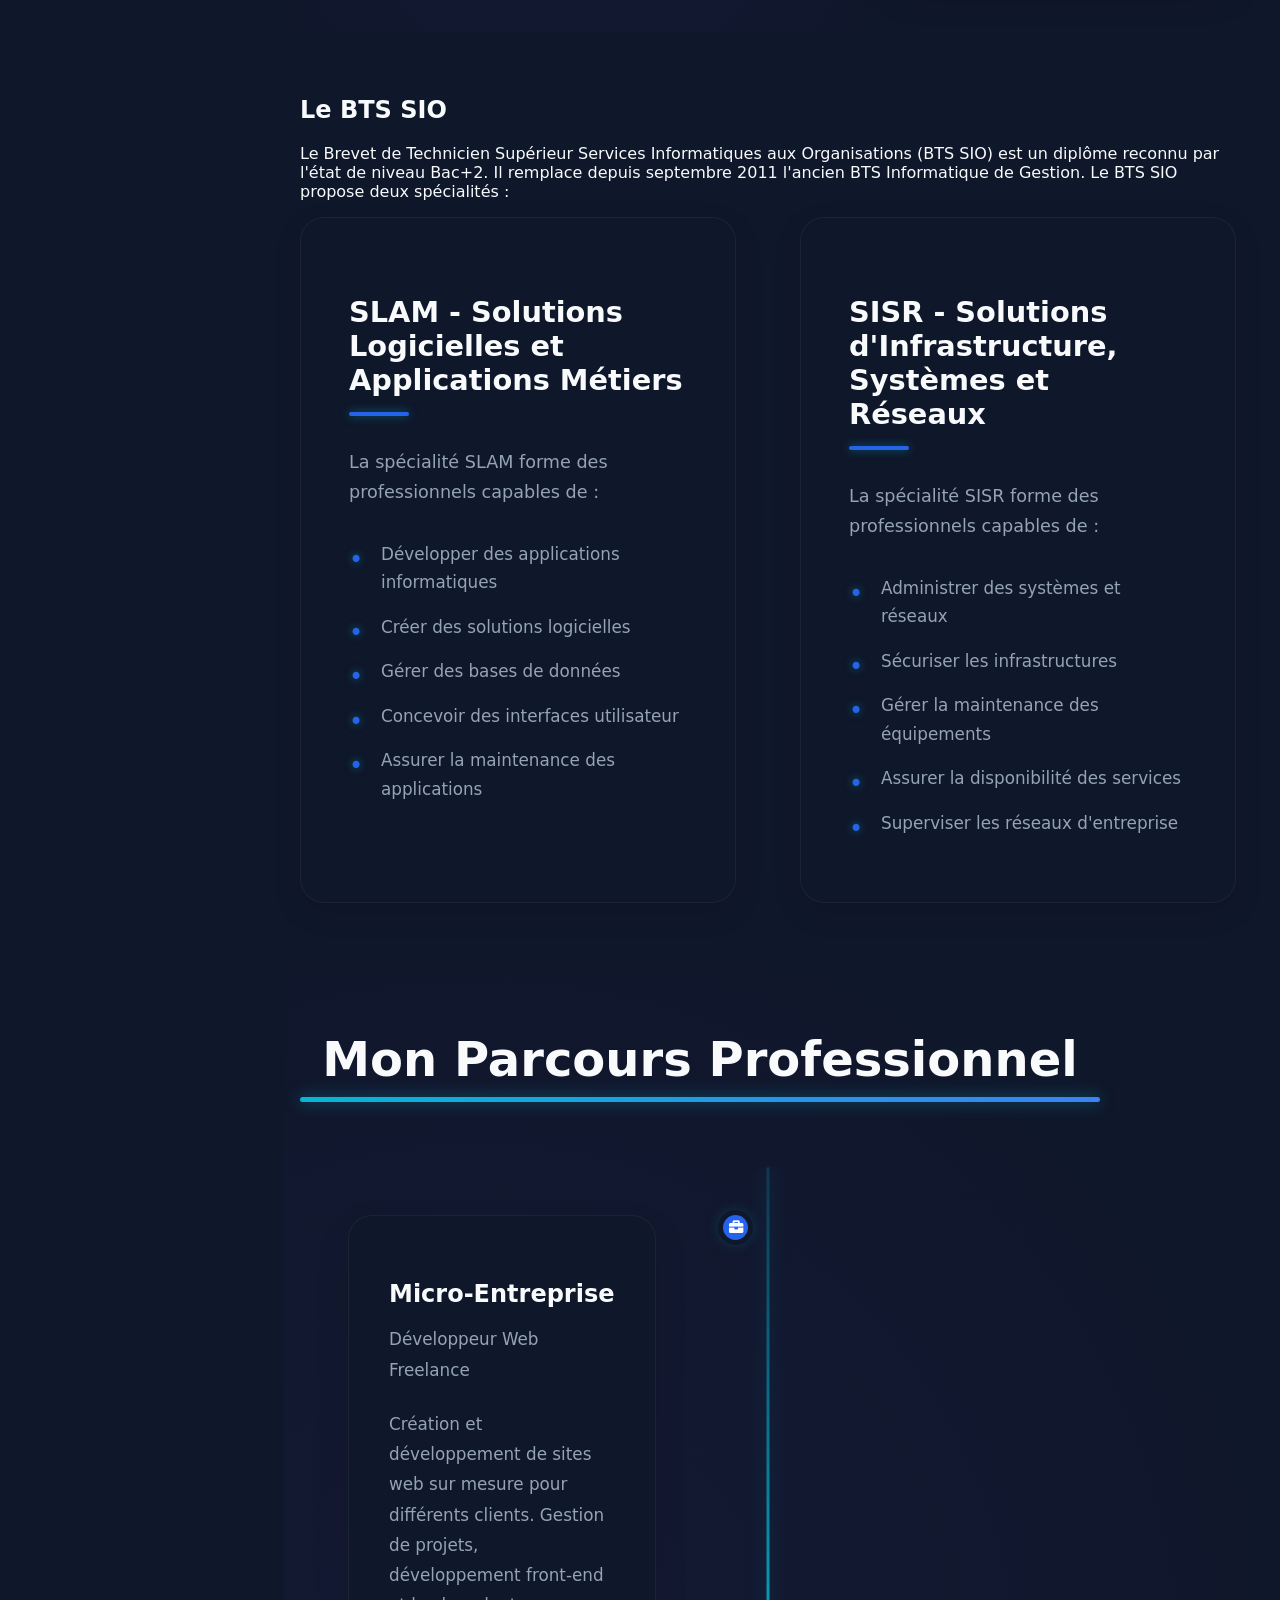
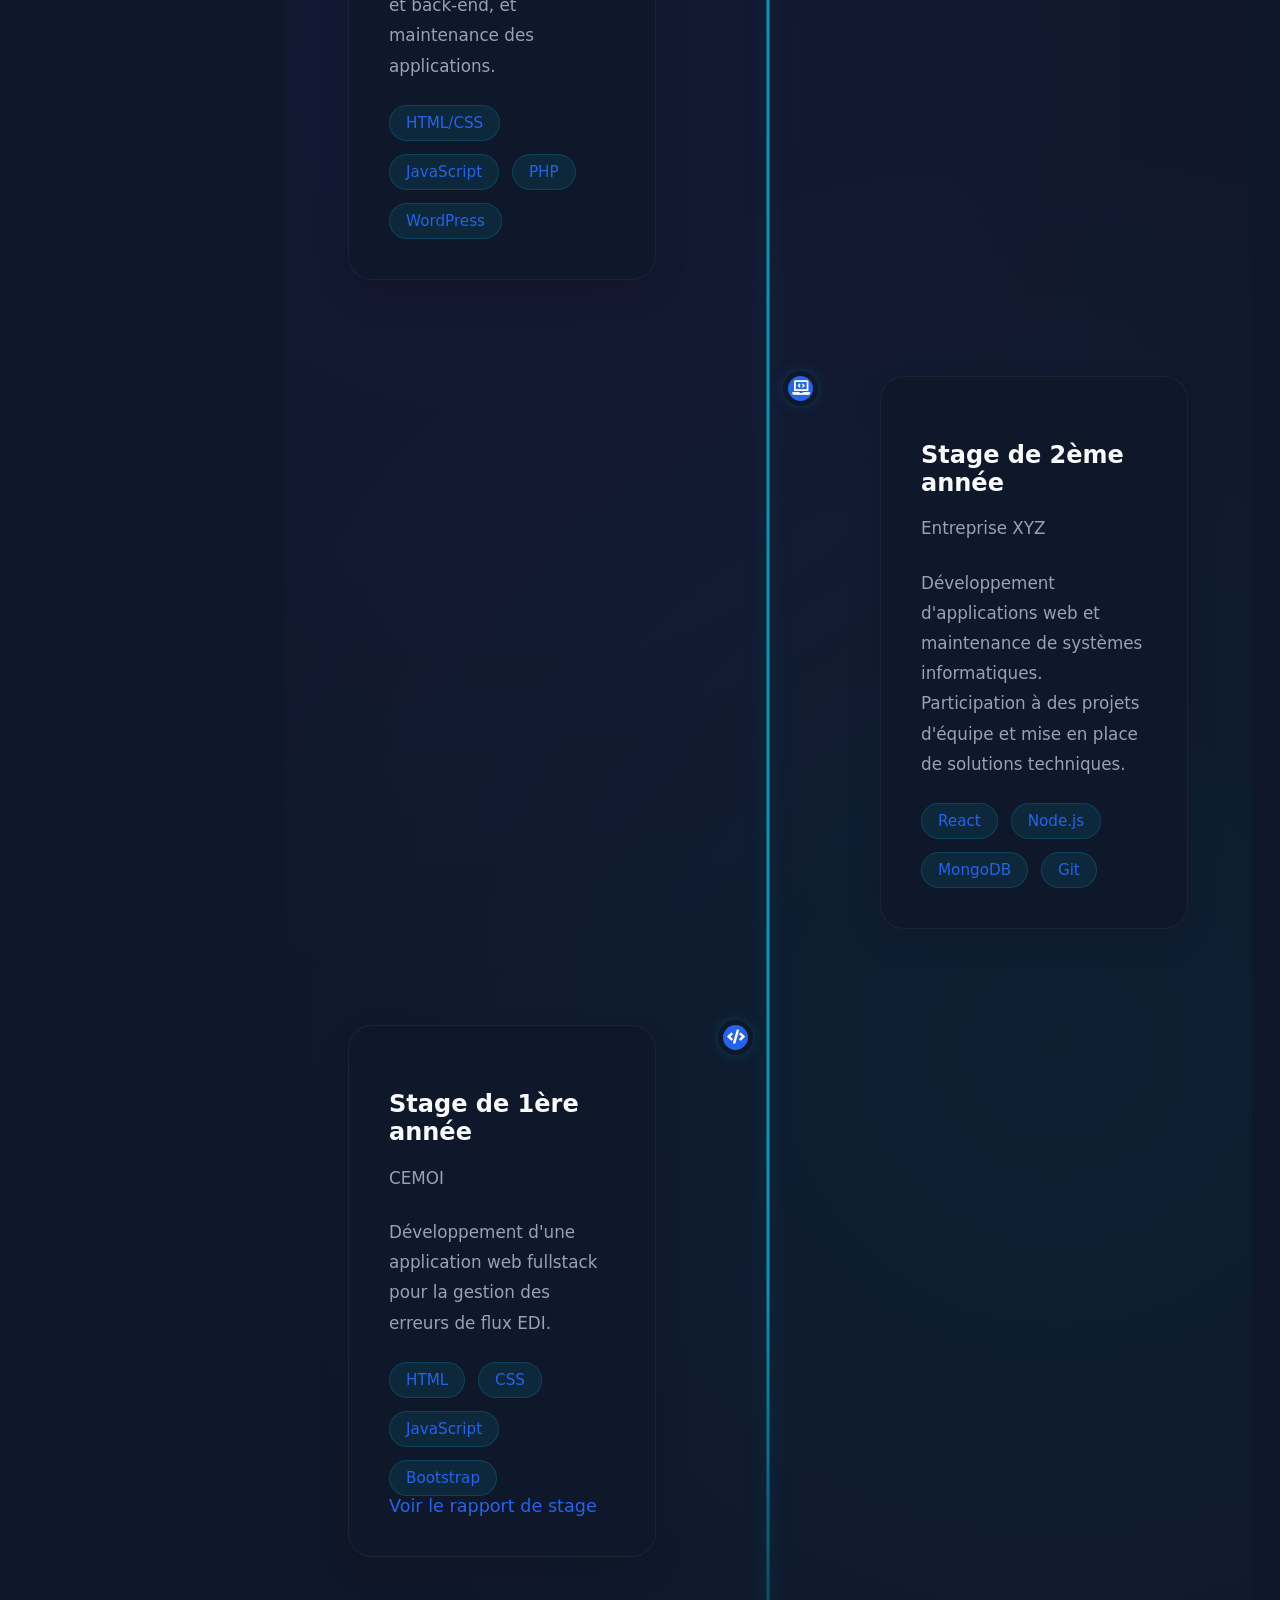
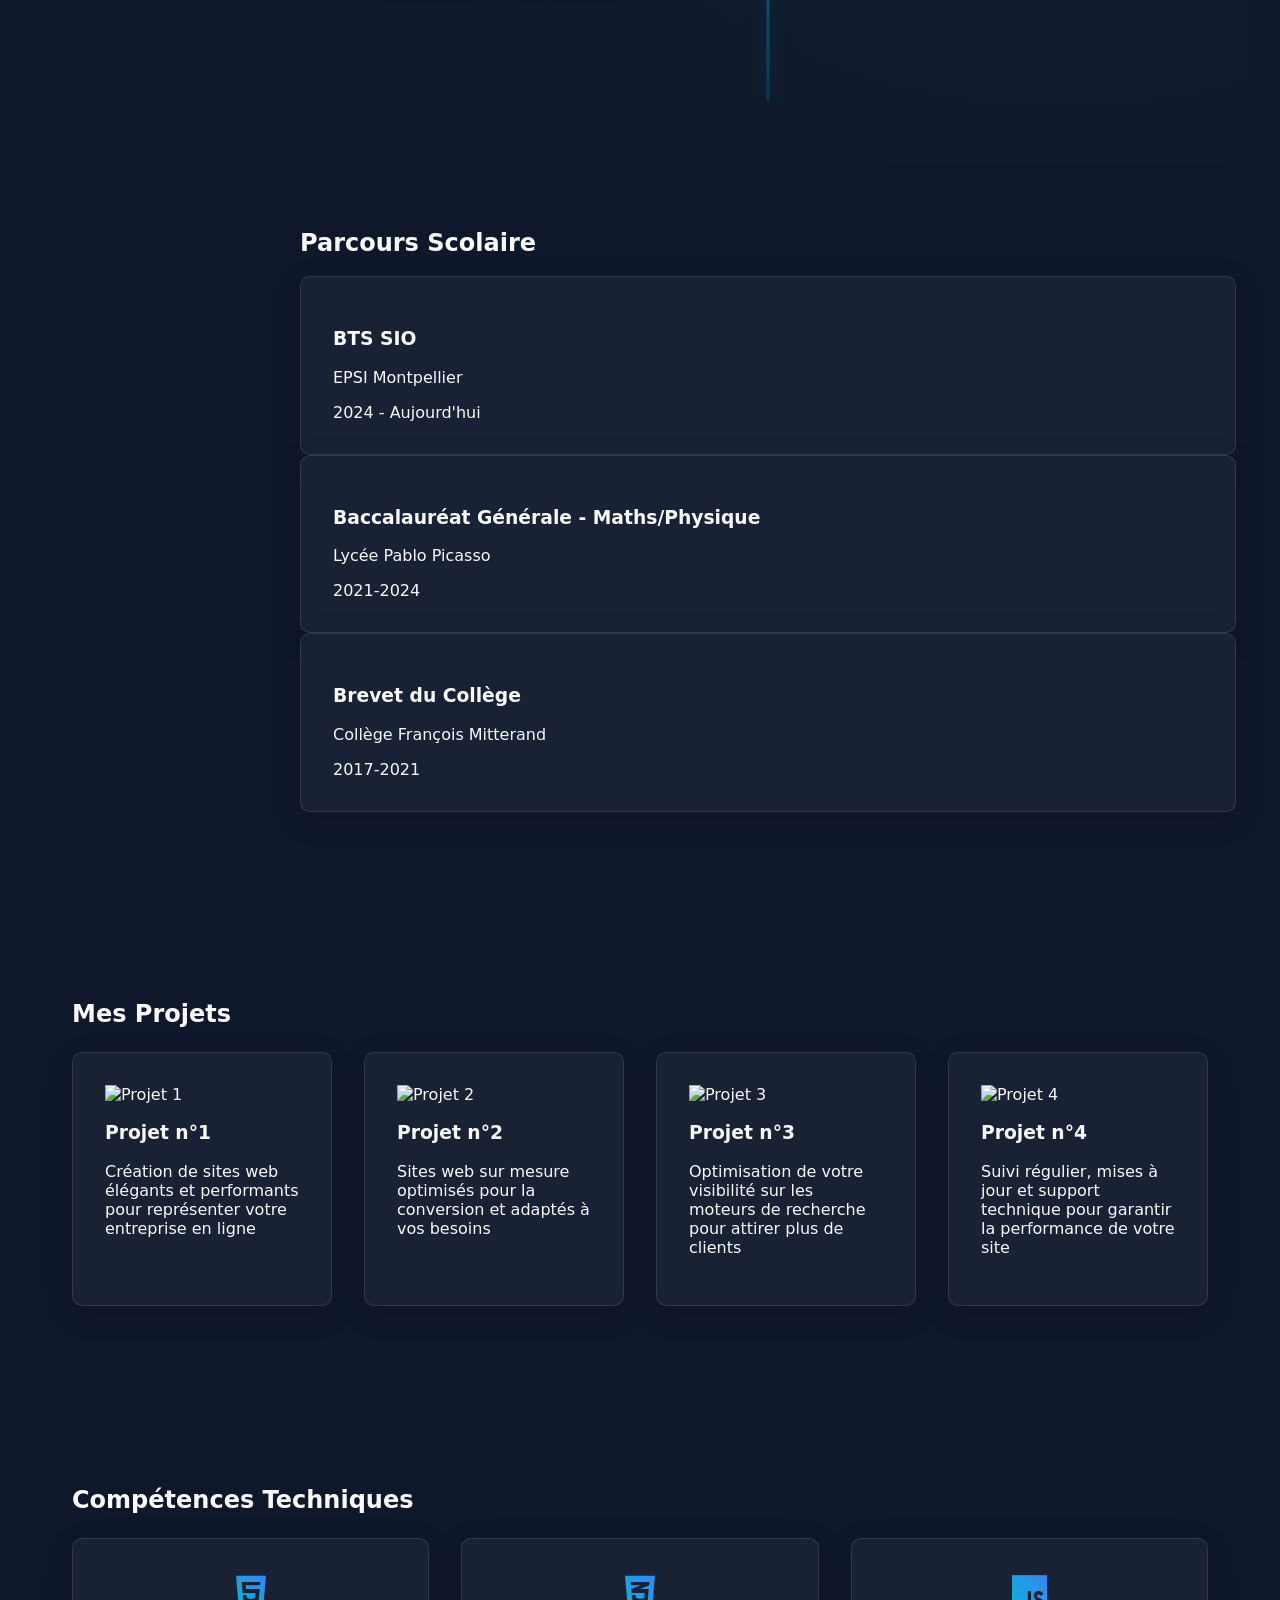
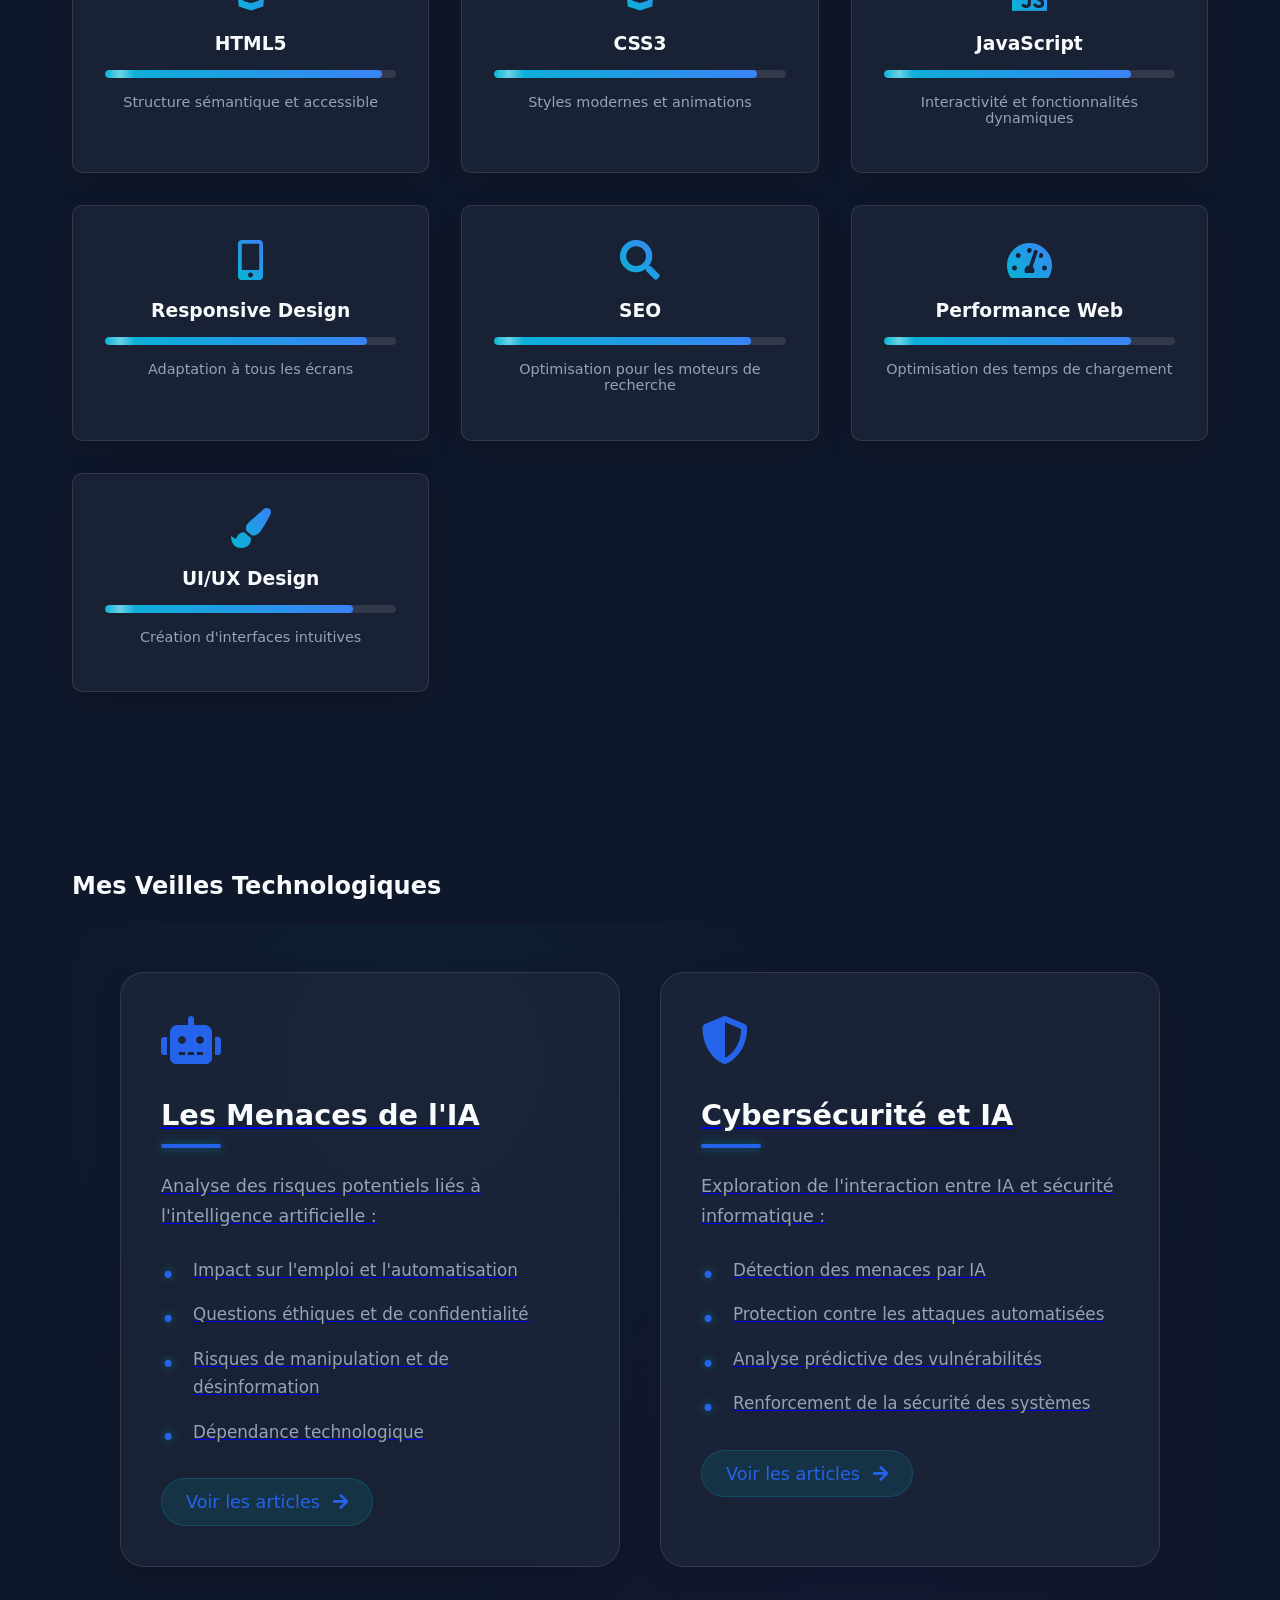
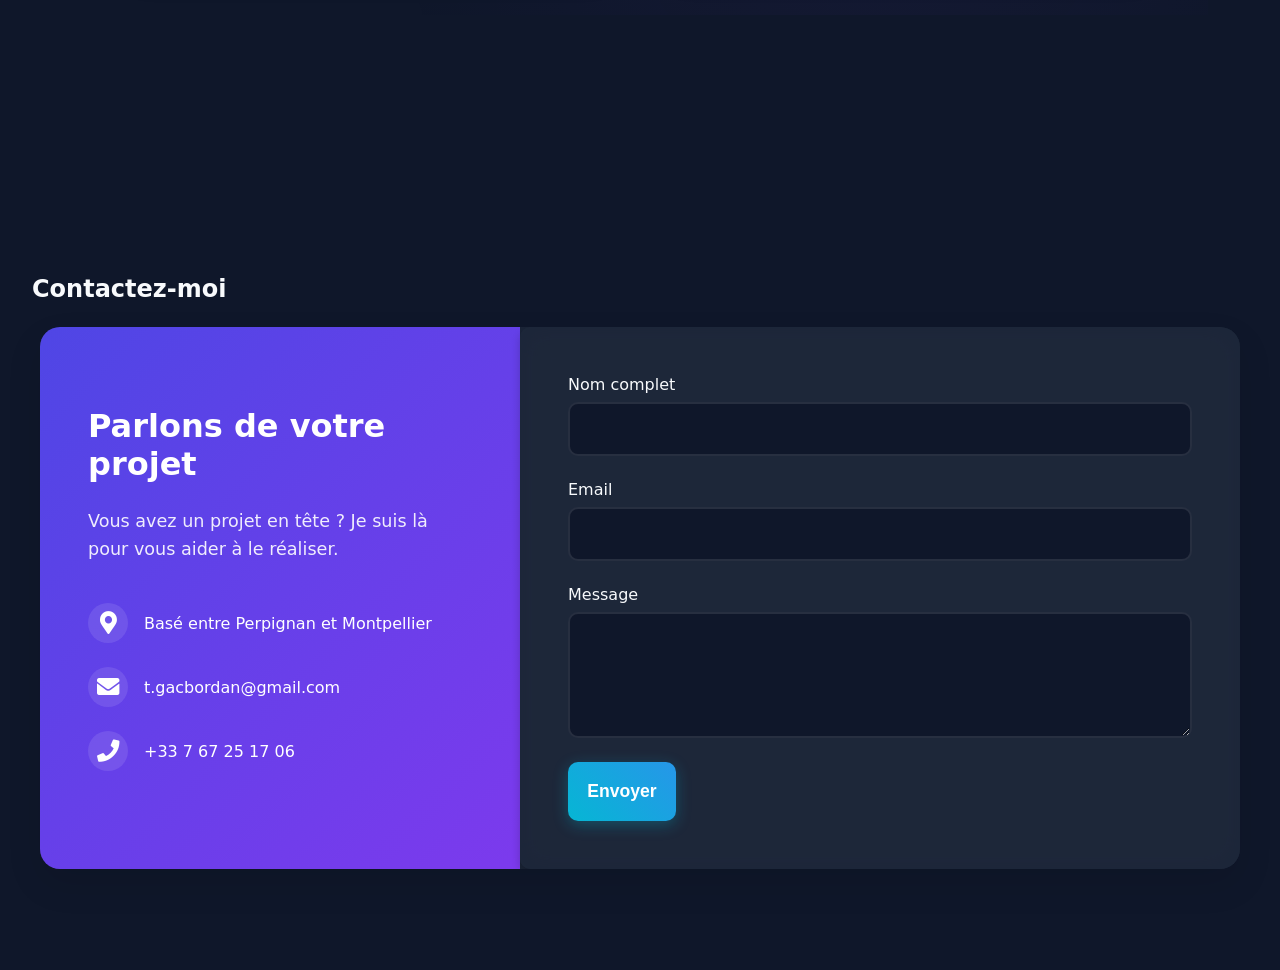
==== commit dffdace4: "refonte du style et ajout du rapport de stage" ====
--- a/index.html
+++ b/index.html
@@ -9,364 +9,390 @@
     <link rel="stylesheet" href="https://cdnjs.cloudflare.com/ajax/libs/font-awesome/5.15.4/css/all.min.css">
 </head>
 <body>
-    <header>
-        <nav>
-            <div class="logo">TGB</div>
-            <div class="burger-menu">
-                <div class="bar"></div>
-                <div class="bar"></div>
-                <div class="bar"></div>
+    <button class="burger-toggle" aria-label="Ouvrir le menu" aria-expanded="false"><i class="fas fa-bars"></i></button>
+    <div class="layout">
+        <aside class="sidebar" role="navigation" aria-label="Navigation principale">
+            <div class="sidebar-inner" role="dialog" aria-modal="true">
+                <div class="sidebar-profile">
+                    <div class="avatar">
+                        <img src="images/profile.jpg" alt="Photo de profil" />
+                    </div>
+                    <div class="profile-name">TGB</div>
+                    <div class="profile-socials">
+                        <a href="https://github.com/" target="_blank" rel="noopener" aria-label="GitHub"><i class="fab fa-github"></i></a>
+                        <a href="https://www.linkedin.com/" target="_blank" rel="noopener" aria-label="LinkedIn"><i class="fab fa-linkedin-in"></i></a>
+                    </div>
+                </div>
+                <nav class="sidebar-nav">
+                    <ul>
+                        <li><a href="index.html"><i class="fas fa-home"></i><span>Accueil</span></a></li>
+                        <li><a href="index.html#about"><i class="fas fa-user"></i><span>À propos</span></a></li>
+                        <li><a href="index.html#bts"><i class="fas fa-graduation-cap"></i><span>BTS</span></a></li>
+                        <li><a href="index.html#parcours-pro"><i class="fas fa-briefcase"></i><span>Parcours professionnel</span></a></li>
+                        <li><a href="index.html#education"><i class="fas fa-book"></i><span>Parcours scolaire</span></a></li>
+                        <li><a href="index.html#projets"><i class="fas fa-layer-group"></i><span>Projets</span></a></li>
+                        <li><a href="index.html#competences"><i class="fas fa-cogs"></i><span>Compétences</span></a></li>
+                        <li><a href="index.html#veilles"><i class="fas fa-newspaper"></i><span>Veilles</span></a></li>
+                        <li><a href="index.html#contact"><i class="fas fa-envelope"></i><span>Contact</span></a></li>
+                    </ul>
+                </nav>
+                <div class="sidebar-footer">© 2024 TGB</div>
             </div>
-            <ul>
-                <li><a href="index.html">Accueil</a></li>
-                <li><a href="index.html#about">À propos</a></li>
-                <li><a href="index.html#bts">BTS</a></li>
-                <li><a href="index.html#projets">Projets</a></li>
-                <li><a href="index.html#veille">Veille</a></li>
-                <li><a href="index.html#contact">Contact</a></li>
-            </ul>
-        </nav>
-    </header>
-
-    <section id="accueil">
-        <div class="hero">
-            <div class="hero-content">
-                <h1>Timothé Gace Bordan</h1>
-                <h2>Deuxième année à l'EPSI de Montpellier</h2>
-                <h3>BTS SIO - Option SLAM</h3>
-                <div class="hero-buttons">
-                    <a href="CV.pdf" class="cta-button" target="_blank">Voir mon CV</a>
-                    <a href="tableau.xlsx" class="secondary-button" target="_blank">Tabeau de compétences</a>
-                </div>
-            </div>
-        </div>
-    </section>
-
-    <section id="a-propos" class="about-section">
-        <div class="about-container">
-            <div class="about-content">
-                <h2>À Propos de Moi</h2>
-                <div class="about-text">
-                    <p class="about-intro">Passionné par le développement web et les nouvelles technologies, je suis un étudiant en BTS SIO SLAM à l'EPSI de Montpellier. Mon parcours dans le monde du développement web a commencé il y a plusieurs années.</p>
+        </aside>
+        <div class="sidebar-overlay" hidden></div>
+        <main class="content">
+            <section id="accueil">
+                <div class="section-inner">
+                    <div class="hero">
+                        <div class="hero-content">
+                            <h1>Timothé Gace Bordan</h1>
+                            <h2>Deuxième année à l'EPSI de Montpellier</h2>
+                            <h3>BTS SIO - Option SLAM</h3>
+                            <div class="hero-buttons">
+                                <a href="CV.pdf" class="cta-button" target="_blank">Voir mon CV</a>
+                                <a href="tableau.xlsx" class="secondary-button" target="_blank">Tabeau de compétences</a>
+                            </div>
+                        </div>
+                    </div>
+                </div>
+            </section>
+
+            <section id="about" class="about-section">
+                <div class="section-inner">
+                    <div class="about-container">
+                        <div class="about-content">
+                            <h2>À Propos de Moi</h2>
+                            <div class="about-text">
+                                <p class="about-intro">Passionné par le développement web et les nouvelles technologies, je suis un étudiant en BTS SIO SLAM à l'EPSI de Montpellier. Mon parcours dans le monde du développement web a commencé il y a plusieurs années.</p>
+                                
+                                <p>En tant que développeur web, je me spécialise dans la création d'applications web modernes et performantes, avec une attention particulière à l'expérience utilisateur.</p>
+                            </div>
+                        </div>
+                        <div class="about-image-container">
+                            <img src="images/profile.jpg" alt="Timothé Gace Bordan" class="about-image">
+                        </div>
+                    </div>
+                </div>
+            </section>
+
+            <section class="bts" id="bts">
+                <div class="section-inner">
+                    <h2>Le BTS SIO</h2>
+                    <p>Le Brevet de Technicien Supérieur Services Informatiques aux Organisations (BTS SIO) est un diplôme reconnu par l'état de niveau Bac+2. Il remplace depuis septembre 2011 l'ancien BTS Informatique de Gestion. Le BTS SIO propose deux spécialités :</p>
                     
-                    <p>En tant que développeur web, je me spécialise dans la création d'applications web modernes et performantes, avec une attention particulière à l'expérience utilisateur.</p>
-                </div>
-            </div>
-            <div class="about-image-container">
-                <img src="images/profile.jpg" alt="Timothé Gace Bordan" class="about-image">
-            </div>
-        </div>
-    </section>
-
-    <section class="bts-presentation">
-        <h2>Le BTS SIO</h2>
-        <p>Le Brevet de Technicien Supérieur Services Informatiques aux Organisations (BTS SIO) est un diplôme reconnu par l'état de niveau Bac+2. Il remplace depuis septembre 2011 l'ancien BTS Informatique de Gestion. Le BTS SIO propose deux spécialités :</p>
-        
-        <div class="specialites-container">
-            <div class="specialite">
-                <h3>SLAM - Solutions Logicielles et Applications Métiers</h3>
-                <p>La spécialité SLAM forme des professionnels capables de :</p>
-                <ul>
-                    <li>Développer des applications informatiques</li>
-                    <li>Créer des solutions logicielles</li>
-                    <li>Gérer des bases de données</li>
-                    <li>Concevoir des interfaces utilisateur</li>
-                    <li>Assurer la maintenance des applications</li>
-                </ul>
-            </div>
-            <div class="specialite">
-                <h3>SISR - Solutions d'Infrastructure, Systèmes et Réseaux</h3>
-                <p>La spécialité SISR forme des professionnels capables de :</p>
-                <ul>
-                    <li>Administrer des systèmes et réseaux</li>
-                    <li>Sécuriser les infrastructures</li>
-                    <li>Gérer la maintenance des équipements</li>
-                    <li>Assurer la disponibilité des services</li>
-                    <li>Superviser les réseaux d'entreprise</li>
-                </ul>
-            </div>
-        </div>
-    </section>
-
-    <section class="parcours-pro">
-        <h2>Mon Parcours Professionnel</h2>
-        <div class="timeline">
-            <div class="timeline-item">
-                <div class="timeline-dot">
-                    <i class="fas fa-briefcase"></i>
-                </div>
-                <div class="timeline-content">
-                    <h3>Micro-Entreprise</h3>
-                    <p class="timeline-organization">Développeur Web Freelance</p>
-                    <p>Création et développement de sites web sur mesure pour différents clients. Gestion de projets, développement front-end et back-end, et maintenance des applications.</p>
-                    <div class="timeline-tags">
-                        <span>HTML/CSS</span>
-                        <span>JavaScript</span>
-                        <span>PHP</span>
-                        <span>WordPress</span>
-                    </div>
-                </div>
-            </div>
-
-            <div class="timeline-item">
-                <div class="timeline-dot">
-                    <i class="fas fa-laptop-code"></i>
-                </div>
-                <div class="timeline-content">
-                    <h3>Stage de 2ème année</h3>
-                    <p class="timeline-organization">Entreprise XYZ</p>
-                    <p>Développement d'applications web et maintenance de systèmes informatiques. Participation à des projets d'équipe et mise en place de solutions techniques.</p>
-                    <div class="timeline-tags">
-                        <span>React</span>
-                        <span>Node.js</span>
-                        <span>MongoDB</span>
-                        <span>Git</span>
-                    </div>
-                </div>
-            </div>
-
-            <div class="timeline-item">
-                <div class="timeline-dot">
-                    <i class="fas fa-code"></i>
-                </div>
-                <div class="timeline-content">
-                    <h3>Stage de 1ère année</h3>
-                    <p class="timeline-organization">Entreprise ABC</p>
-                    <p>Découverte du développement web et participation à des projets concrets. Apprentissage des bonnes pratiques et des outils de développement.</p>
-                    <div class="timeline-tags">
-                        <span>HTML</span>
-                        <span>CSS</span>
-                        <span>JavaScript</span>
-                        <span>Bootstrap</span>
-                    </div>
-                </div>
-            </div>
-        </div>
-    </section>
-
-    <section class="education">
-        <h2>Parcours Scolaire</h2>
-        <div class="services-card">
-            <div class="service-card">
-                    <h3>BTS SIO</h3>
-                    <p>EPSI Montpellier</p>
-                    <span class="date">2024 - Aujourd'hui</span>
-                </div>
-            </div>
-            <div class="services-card">
-                <div class="service-card">
-                    <h3>Baccalauréat Générale - Maths/Physique</h3>
-                    <p>Lycée Pablo Picasso</p>
-                    <span class="date">2021-2024</span>
-                </div>
-            </div>
-            <div class="services-card">
-                <div class="service-card">
-                    <h3>Brevet du Collège</h3>
-                    <p>Collège François Mitterand</p>
-                    <span class="date">2017-2021</span>
-                </div>
-            </div>
-        </div>
-    </section>
-
-    <section id="projets">
-        <h2>Mes Projets</h2>
-        <div class="services-grid">
-            <div class="service-card">
-                <img src="images/projet1.jpg" alt="Projet 1" class="projet-image">
-                <h3>Projet n°1</h3>
-                <p>Création de sites web élégants et performants pour représenter votre entreprise en ligne</p>
-            </div>
-            <div class="service-card">
-                <img src="images/projet2.jpg" alt="Projet 2" class="projet-image">
-                <h3>Projet n°2</h3>
-                <p>Sites web sur mesure optimisés pour la conversion et adaptés à vos besoins</p>
-            </div>
-            <div class="service-card">
-                <img src="images/projet3.jpg" alt="Projet 3" class="projet-image">
-                <h3>Projet n°3</h3>
-                <p>Optimisation de votre visibilité sur les moteurs de recherche pour attirer plus de clients</p>
-            </div>
-            <div class="service-card">
-                <img src="images/projet4.jpg" alt="Projet 4" class="projet-image">
-                <h3>Projet n°4</h3>
-                <p>Suivi régulier, mises à jour et support technique pour garantir la performance de votre site</p>
-            </div>
-        </div>
-    </section>
-
-    <section id="competences">
-        <h2>Compétences Techniques</h2>
-        <div class="competences-grid">
-            <div class="competence-card">
-                <div class="competence-icon">
-                    <i class="fab fa-html5"></i>
-                </div>
-                <h3>HTML5</h3>
-                <div class="progress-bar">
-                    <div class="progress" style="width: 95%"></div>
-                </div>
-                <p>Structure sémantique et accessible</p>
-            </div>
-
-            <div class="competence-card">
-                <div class="competence-icon">
-                    <i class="fab fa-css3-alt"></i>
-                </div>
-                <h3>CSS3</h3>
-                <div class="progress-bar">
-                    <div class="progress" style="width: 90%"></div>
-                </div>
-                <p>Styles modernes et animations</p>
-            </div>
-
-            <div class="competence-card">
-                <div class="competence-icon">
-                    <i class="fab fa-js"></i>
-                </div>
-                <h3>JavaScript</h3>
-                <div class="progress-bar">
-                    <div class="progress" style="width: 85%"></div>
-                </div>
-                <p>Interactivité et fonctionnalités dynamiques</p>
-            </div>
-
-            <div class="competence-card">
-                <div class="competence-icon">
-                    <i class="fas fa-mobile-alt"></i>
-                </div>
-                <h3>Responsive Design</h3>
-                <div class="progress-bar">
-                    <div class="progress" style="width: 90%"></div>
-                </div>
-                <p>Adaptation à tous les écrans</p>
-            </div>
-
-            <div class="competence-card">
-                <div class="competence-icon">
-                    <i class="fas fa-search"></i>
-                </div>
-                <h3>SEO</h3>
-                <div class="progress-bar">
-                    <div class="progress" style="width: 88%"></div>
-                </div>
-                <p>Optimisation pour les moteurs de recherche</p>
-            </div>
-
-            <div class="competence-card">
-                <div class="competence-icon">
-                    <i class="fas fa-tachometer-alt"></i>
-                </div>
-                <h3>Performance Web</h3>
-                <div class="progress-bar">
-                    <div class="progress" style="width: 85%"></div>
-                </div>
-                <p>Optimisation des temps de chargement</p>
-            </div>
-
-            <div class="competence-card">
-                <div class="competence-icon">
-                    <i class="fas fa-paint-brush"></i>
-                </div>
-                <h3>UI/UX Design</h3>
-                <div class="progress-bar">
-                    <div class="progress" style="width: 85%"></div>
-                </div>
-                <p>Création d'interfaces intuitives</p>
-            </div>
-        </div>
-    </section>
-
-    <section id="veilles">
-        <h2>Mes Veilles Technologiques</h2>
-        <div class="veilles-grid">
-            <a href="veille-ia.html" class="veille-card">
-                <div class="veille-icon">
-                    <i class="fas fa-robot"></i>
-                </div>
-                <h3>Les Menaces de l'IA</h3>
-                <div class="veille-content">
-                    <p>Analyse des risques potentiels liés à l'intelligence artificielle :</p>
-                    <ul>
-                        <li>Impact sur l'emploi et l'automatisation</li>
-                        <li>Questions éthiques et de confidentialité</li>
-                        <li>Risques de manipulation et de désinformation</li>
-                        <li>Dépendance technologique</li>
-                    </ul>
-                    <div class="veille-link">
-                        Voir les articles <i class="fas fa-arrow-right"></i>
-                    </div>
-                </div>
-            </a>
-
-            <a href="veille-cybersecurite.html" class="veille-card">
-                <div class="veille-icon">
-                    <i class="fas fa-shield-alt"></i>
-                </div>
-                <h3>Cybersécurité et IA</h3>
-                <div class="veille-content">
-                    <p>Exploration de l'interaction entre IA et sécurité informatique :</p>
-                    <ul>
-                        <li>Détection des menaces par IA</li>
-                        <li>Protection contre les attaques automatisées</li>
-                        <li>Analyse prédictive des vulnérabilités</li>
-                        <li>Renforcement de la sécurité des systèmes</li>
-                    </ul>
-                    <div class="veille-link">
-                        Voir les articles <i class="fas fa-arrow-right"></i>
-                    </div>
-                </div>
-            </a>
-        </div>
-    </section>
-
-    <section id="contact">
-        <h2>Contactez-moi</h2>
-        <div class="contact-container">
-            <div class="contact-info">
-                <h3>Parlons de votre projet</h3>
-                <p>Vous avez un projet en tête ? Je suis là pour vous aider à le réaliser.</p>
-                <div class="contact-details">
-                    <div class="contact-item">
-                        <i class="fas fa-map-marker-alt"></i>
-                        <span>Basé entre Perpignan et Montpellier</span>
-                    </div>
-                    <div class="contact-item">
-                        <i class="fas fa-envelope"></i>
-                        <span>t.gacbordan@gmail.com</span>
-                    </div>
-                    <div class="contact-item">
-                        <i class="fas fa-phone"></i>
-                        <span>+33 7 67 25 17 06</span>
-                    </div>
-                </div>
-            </div>
-            <form id="contact-form" class="contact-form">
-                <div class="form-group">
-                    <label for="name">Nom complet</label>
-                    <input type="text" id="name" name="name" required>
-                </div>
-                <div class="form-group">
-                    <label for="email">Email</label>
-                    <input type="email" id="email" name="email" required>
-                </div>
-                <div class="form-group">
-                    <label for="message">Message</label>
-                    <textarea id="message" name="message" rows="5" required></textarea>
-                </div>
-                <button type="submit" class="submit-btn">Envoyer</button>
-            </form>
-        </div>
-    </section>
-
-    <footer>
-        <p>&copy; 2024 Timothé Gace Bordan. Tous droits réservés.</p>
-    </footer>
-
-    <button class="theme-toggle" aria-label="Changer de thème">
-        <i class="fas fa-moon"></i>
-    </button>
+                    <div class="specialites-container">
+                        <div class="specialite">
+                            <h3>SLAM - Solutions Logicielles et Applications Métiers</h3>
+                            <p>La spécialité SLAM forme des professionnels capables de :</p>
+                            <ul>
+                                <li>Développer des applications informatiques</li>
+                                <li>Créer des solutions logicielles</li>
+                                <li>Gérer des bases de données</li>
+                                <li>Concevoir des interfaces utilisateur</li>
+                                <li>Assurer la maintenance des applications</li>
+                            </ul>
+                        </div>
+                        <div class="specialite">
+                            <h3>SISR - Solutions d'Infrastructure, Systèmes et Réseaux</h3>
+                            <p>La spécialité SISR forme des professionnels capables de :</p>
+                            <ul>
+                                <li>Administrer des systèmes et réseaux</li>
+                                <li>Sécuriser les infrastructures</li>
+                                <li>Gérer la maintenance des équipements</li>
+                                <li>Assurer la disponibilité des services</li>
+                                <li>Superviser les réseaux d'entreprise</li>
+                            </ul>
+                        </div>
+                    </div>
+                </div>
+            </section>
+
+            <section class="parcours-pro" id="parcours-pro">
+                <div class="section-inner">
+                    <h2>Mon Parcours Professionnel</h2>
+                    <div class="timeline">
+                        <div class="timeline-item">
+                            <div class="timeline-dot">
+                                <i class="fas fa-briefcase"></i>
+                            </div>
+                            <div class="timeline-content">
+                                <h3>Micro-Entreprise</h3>
+                                <p class="timeline-organization">Développeur Web Freelance</p>
+                                <p>Création et développement de sites web sur mesure pour différents clients. Gestion de projets, développement front-end et back-end, et maintenance des applications.</p>
+                                <div class="timeline-tags">
+                                    <span>HTML/CSS</span>
+                                    <span>JavaScript</span>
+                                    <span>PHP</span>
+                                    <span>WordPress</span>
+                                </div>
+                            </div>
+                        </div>
+                        
+                        <div class="timeline-item">
+                            <div class="timeline-dot">
+                                <i class="fas fa-laptop-code"></i>
+                            </div>
+                            <div class="timeline-content">
+                                <h3>Stage de 2ème année</h3>
+                                <p class="timeline-organization">Entreprise XYZ</p>
+                                <p>Développement d'applications web et maintenance de systèmes informatiques. Participation à des projets d'équipe et mise en place de solutions techniques.</p>
+                                <div class="timeline-tags">
+                                    <span>React</span>
+                                    <span>Node.js</span>
+                                    <span>MongoDB</span>
+                                    <span>Git</span>
+                                </div>
+                            </div>
+                        </div>
+                        
+                        <div class="timeline-item">
+                            <div class="timeline-dot">
+                                <i class="fas fa-code"></i>
+                            </div>
+                            <div class="timeline-content">
+                                <h3>Stage de 1ère année</h3>
+                                <p class="timeline-organization">CEMOI</p>
+                                <p>Développement d'une application web fullstack pour la gestion des erreurs de flux EDI.</p>
+                                <div class="timeline-tags">
+                                    <span>HTML</span>
+                                    <span>CSS</span>
+                                    <span>JavaScript</span>
+                                    <span>Bootstrap</span>
+                                </div>
+                                <a href="SN1_C1_Rapport_de_stage_Timothe_GaceBordan.docx" class="timeline-link">Voir le rapport de stage</a>
+                            </div>
+                        </div>
+                    </div>
+                </div>
+            </section>
+
+            <section class="education" id="education">
+                <div class="section-inner">
+                    <h2>Parcours Scolaire</h2>
+                    <div class="services-card">
+                        <div class="service-card">
+                                <h3>BTS SIO</h3>
+                                <p>EPSI Montpellier</p>
+                                <span class="date">2024 - Aujourd'hui</span>
+                            </div>
+                        </div>
+                        <div class="services-card">
+                            <div class="service-card">
+                                <h3>Baccalauréat Générale - Maths/Physique</h3>
+                                <p>Lycée Pablo Picasso</p>
+                                <span class="date">2021-2024</span>
+                            </div>
+                        </div>
+                        <div class="services-card">
+                            <div class="service-card">
+                                <h3>Brevet du Collège</h3>
+                                <p>Collège François Mitterand</p>
+                                <span class="date">2017-2021</span>
+                            </div>
+                        </div>
+                    </div>
+                </div>
+            </section>
+
+            <section id="projets">
+                <div class="section-inner">
+                    <h2>Mes Projets</h2>
+                    <div class="services-grid">
+                        <div class="service-card">
+                            <img src="images/projet1.jpg" alt="Projet 1" class="projet-image">
+                            <h3>Projet n°1</h3>
+                            <p>Création de sites web élégants et performants pour représenter votre entreprise en ligne</p>
+                        </div>
+                        <div class="service-card">
+                            <img src="images/projet2.jpg" alt="Projet 2" class="projet-image">
+                            <h3>Projet n°2</h3>
+                            <p>Sites web sur mesure optimisés pour la conversion et adaptés à vos besoins</p>
+                        </div>
+                        <div class="service-card">
+                            <img src="images/projet3.jpg" alt="Projet 3" class="projet-image">
+                            <h3>Projet n°3</h3>
+                            <p>Optimisation de votre visibilité sur les moteurs de recherche pour attirer plus de clients</p>
+                        </div>
+                        <div class="service-card">
+                            <img src="images/projet4.jpg" alt="Projet 4" class="projet-image">
+                            <h3>Projet n°4</h3>
+                            <p>Suivi régulier, mises à jour et support technique pour garantir la performance de votre site</p>
+                        </div>
+                    </div>
+                </div>
+            </section>
+
+            <section id="competences">
+                <div class="section-inner">
+                    <h2>Compétences Techniques</h2>
+                    <div class="competences-grid">
+                        <div class="competence-card">
+                            <div class="competence-icon">
+                                <i class="fab fa-html5"></i>
+                            </div>
+                            <h3>HTML5</h3>
+                            <div class="progress-bar">
+                                <div class="progress" style="width: 95%"></div>
+                            </div>
+                            <p>Structure sémantique et accessible</p>
+                        </div>
+                        
+                        <div class="competence-card">
+                            <div class="competence-icon">
+                                <i class="fab fa-css3-alt"></i>
+                            </div>
+                            <h3>CSS3</h3>
+                            <div class="progress-bar">
+                                <div class="progress" style="width: 90%"></div>
+                            </div>
+                            <p>Styles modernes et animations</p>
+                        </div>
+                        
+                        <div class="competence-card">
+                            <div class="competence-icon">
+                                <i class="fab fa-js"></i>
+                            </div>
+                            <h3>JavaScript</h3>
+                            <div class="progress-bar">
+                                <div class="progress" style="width: 85%"></div>
+                            </div>
+                            <p>Interactivité et fonctionnalités dynamiques</p>
+                        </div>
+                        
+                        <div class="competence-card">
+                            <div class="competence-icon">
+                                <i class="fas fa-mobile-alt"></i>
+                            </div>
+                            <h3>Responsive Design</h3>
+                            <div class="progress-bar">
+                                <div class="progress" style="width: 90%"></div>
+                            </div>
+                            <p>Adaptation à tous les écrans</p>
+                        </div>
+                        
+                        <div class="competence-card">
+                            <div class="competence-icon">
+                                <i class="fas fa-search"></i>
+                            </div>
+                            <h3>SEO</h3>
+                            <div class="progress-bar">
+                                <div class="progress" style="width: 88%"></div>
+                            </div>
+                            <p>Optimisation pour les moteurs de recherche</p>
+                        </div>
+                        
+                        <div class="competence-card">
+                            <div class="competence-icon">
+                                <i class="fas fa-tachometer-alt"></i>
+                            </div>
+                            <h3>Performance Web</h3>
+                            <div class="progress-bar">
+                                <div class="progress" style="width: 85%"></div>
+                            </div>
+                            <p>Optimisation des temps de chargement</p>
+                        </div>
+                        
+                        <div class="competence-card">
+                            <div class="competence-icon">
+                                <i class="fas fa-paint-brush"></i>
+                            </div>
+                            <h3>UI/UX Design</h3>
+                            <div class="progress-bar">
+                                <div class="progress" style="width: 85%"></div>
+                            </div>
+                            <p>Création d'interfaces intuitives</p>
+                        </div>
+                    </div>
+                </div>
+            </section>
+
+            <section id="veilles">
+                <div class="section-inner">
+                    <h2>Mes Veilles Technologiques</h2>
+                    <div class="veilles-grid">
+                        <a href="veille-ia.html" class="veille-card">
+                            <div class="veille-icon">
+                                <i class="fas fa-robot"></i>
+                            </div>
+                            <h3>Les Menaces de l'IA</h3>
+                            <div class="veille-content">
+                                <p>Analyse des risques potentiels liés à l'intelligence artificielle :</p>
+                                <ul>
+                                    <li>Impact sur l'emploi et l'automatisation</li>
+                                    <li>Questions éthiques et de confidentialité</li>
+                                    <li>Risques de manipulation et de désinformation</li>
+                                    <li>Dépendance technologique</li>
+                                </ul>
+                                <div class="veille-link">
+                                    Voir les articles <i class="fas fa-arrow-right"></i>
+                                </div>
+                            </div>
+                        </a>
+                        
+                        <a href="veille-cybersecurite.html" class="veille-card">
+                            <div class="veille-icon">
+                                <i class="fas fa-shield-alt"></i>
+                            </div>
+                            <h3>Cybersécurité et IA</h3>
+                            <div class="veille-content">
+                                <p>Exploration de l'interaction entre IA et sécurité informatique :</p>
+                                <ul>
+                                    <li>Détection des menaces par IA</li>
+                                    <li>Protection contre les attaques automatisées</li>
+                                    <li>Analyse prédictive des vulnérabilités</li>
+                                    <li>Renforcement de la sécurité des systèmes</li>
+                                </ul>
+                                <div class="veille-link">
+                                    Voir les articles <i class="fas fa-arrow-right"></i>
+                                </div>
+                            </div>
+                        </a>
+                    </div>
+                </div>
+            </section>
+
+            <section id="contact">
+                <div class="section-inner">
+                    <h2>Contactez-moi</h2>
+                    <div class="contact-container">
+                        <div class="contact-info">
+                            <h3>Parlons de votre projet</h3>
+                            <p>Vous avez un projet en tête ? Je suis là pour vous aider à le réaliser.</p>
+                            <div class="contact-details">
+                                <div class="contact-item">
+                                    <i class="fas fa-map-marker-alt"></i>
+                                    <span>Basé entre Perpignan et Montpellier</span>
+                                </div>
+                                <div class="contact-item">
+                                    <i class="fas fa-envelope"></i>
+                                    <span>t.gacbordan@gmail.com</span>
+                                </div>
+                                <div class="contact-item">
+                                    <i class="fas fa-phone"></i>
+                                    <span>+33 7 67 25 17 06</span>
+                                </div>
+                            </div>
+                        </div>
+                        <form id="contact-form" class="contact-form">
+                            <div class="form-group">
+                                <label for="name">Nom complet</label>
+                                <input type="text" id="name" name="name" required>
+                            </div>
+                            <div class="form-group">
+                                <label for="email">Email</label>
+                                <input type="email" id="email" name="email" required>
+                            </div>
+                            <div class="form-group">
+                                <label for="message">Message</label>
+                                <textarea id="message" name="message" rows="5" required></textarea>
+                            </div>
+                            <button type="submit" class="submit-btn">Envoyer</button>
+                        </form>
+                    </div>
+                </div>
+            </section>
+        </main>
+    </div>
 
     <script src="script.js"></script>
 </body>
--- a/style.css
+++ b/style.css
@@ -1,20 +1,61 @@
+/* ==================================================
+   Portfolio CSS – Organisation Senior Friendly
+   Table des matières
+   1) Tokens & Thèmes
+   2) Base & Reset
+   3) Layouts (containers, grilles)
+   4) Composants (header, nav, hero, sections, cards, forms)
+   5) Utilitaires (espacements, largeur, accents)
+   6) Animations (révélations, hover, parallax)
+   7) Responsive (breakpoints)
+   --------------------------------------------------
+   Note: Les noms de classes HTML existants sont conservés.
+   ================================================== */
+
+/* == 1) Tokens & Thèmes =========================== */
 :root {
     --primary-color: #4F46E5;
     --secondary-color: #7C3AED;
-    --accent-color: #06B6D4;
+    --accent-color: var(--accent);
     --gradient-1: linear-gradient(135deg, #4F46E5, #7C3AED);
     --gradient-2: linear-gradient(45deg, #06B6D4, #3B82F6);
+    /* Unified tokens */
+    --bg: #ffffff;
+    --text: #0a0a0a;
+    --muted: #374151;
+    --text-muted: var(--muted);
+    --border: #d1d5db;
+    --accent: #2563eb;
+    --accent-strong: #1d4ed8;
+    --radius: 14px;
+    --shadow-sm: 0 1px 2px rgba(0,0,0,.08);
+    --shadow-md: 0 6px 20px rgba(0,0,0,.12);
+    --maxw: 1120px;
+    /* Back-compat mappings */
+    --bg-color: var(--bg);
+    --text-color: var(--text);
+    --bg-primary: var(--bg);
+    --bg-secondary: var(--bg);
+    --text-primary: var(--text);
+    --text-secondary: var(--muted);
 }
 
 :root[data-theme="dark"] {
-    --bg-color: #0F172A;
+    --bg: #0F172A;
+    --text: #F8FAFC;
+    --muted: #94A3B8;
+    --border: #1f2937;
+    --shadow-sm: 0 1px 2px rgba(0,0,0,.4);
+    --shadow-md: 0 10px 30px rgba(0,0,0,.38);
+    /* Back-compat for older variables */
+    --bg-color: var(--bg);
+    --text-color: var(--text);
     --darker-bg: #020617;
-    --text-color: #F8FAFC;
-    --text-muted: #94A3B8;
     --card-border: rgba(255, 255, 255, 0.1);
     --card-bg: rgba(30, 41, 59, 0.7);
 }
 
+/* == 2) Base & Reset ============================== */
 html {
     overflow-x: hidden;
     width: 100%;
@@ -23,9 +64,9 @@
 body {
     margin: 0;
     padding: 0;
-    font-family: 'Inter', sans-serif;
-    background-color: var(--bg-color);
-    color: var(--text-color);
+    font-family: ui-sans-serif, system-ui, -apple-system, Segoe UI, Roboto, Noto Sans, Ubuntu, Cantarell, Arial, "Apple Color Emoji", "Segoe UI Emoji";
+    background-color: var(--bg);
+    color: var(--text);
     overflow-x: hidden;
     width: 100%;
     box-sizing: border-box;
@@ -34,6 +75,84 @@
 /* Appliquer border-box à tous les éléments pour un meilleur contrôle des dimensions */
 *, *::before, *::after {
     box-sizing: border-box;
+}
+
+/* == 3) Layouts ================================== */
+/* (containers, grilles) */
+.container {
+    max-width: 1120px;
+    margin: 0 auto;
+    padding-left: 20px;
+    padding-right: 20px;
+}
+.grid-2 {
+    display: grid;
+    grid-template-columns: 1fr 1fr;
+    gap: 24px;
+}
+.grid-3 {
+    display: grid;
+    grid-template-columns: repeat(3, 1fr);
+    gap: 18px;
+}
+.grid-4 {
+    display: grid;
+    grid-template-columns: repeat(4, 1fr);
+    gap: 16px;
+}
+
+/* == 4) Composants ================================ */
+/* (header, nav, hero, sections, cards, forms) */
+/* Section blocks: spacing consistency */
+section {
+    padding-top: 80px;
+    padding-bottom: 80px;
+}
+section > h2 {
+    margin-top: 0;
+}
+
+/* == 5) Utilitaires =============================== */
+/* (espacements, largeur, accents) */
+.mt-0{ margin-top:0; } .mb-0{ margin-bottom:0; }
+.mt-8{ margin-top:8px; } .mb-8{ margin-bottom:8px; }
+.mt-12{ margin-top:12px; } .mb-12{ margin-bottom:12px; }
+.mt-16{ margin-top:16px; } .mb-16{ margin-bottom:16px; }
+.mt-20{ margin-top:20px; } .mb-20{ margin-bottom:20px; }
+.mt-24{ margin-top:24px; } .mb-24{ margin-bottom:24px; }
+
+/* Visually hidden for a11y */
+.visually-hidden {
+    position: absolute !important;
+    height: 1px; width: 1px; overflow: hidden;
+    clip: rect(1px, 1px, 1px, 1px); white-space: nowrap;
+}
+
+/* Existing width utilities kept here */
+.w-95 { width: 95%; }
+.w-90 { width: 90%; }
+.w-88 { width: 88%; }
+.w-85 { width: 85%; }
+
+/* == 6) Animations ================================ */
+/* (révélations, hover, parallax) */
+/* Respect Reduced Motion globally */
+@media (prefers-reduced-motion: reduce) {
+    * { animation: none !important; transition: none !important; }
+}
+
+/* == 7) Responsive ================================ */
+/* (breakpoints) */
+@media (max-width: 1160px) {
+    .grid-4 { grid-template-columns: repeat(3, 1fr); }
+}
+@media (max-width: 860px) {
+    .grid-3 { grid-template-columns: 1fr 1fr; }
+    .grid-4 { grid-template-columns: 1fr 1fr; }
+}
+@media (max-width: 640px) {
+    .grid-2, .grid-3, .grid-4 { grid-template-columns: 1fr; }
+    section { padding-top: 56px; padding-bottom: 56px; }
 }
 
 header {
@@ -50,7 +169,7 @@
 }
 
 header.scrolled {
-    background: var(--bg-color);
+    background: var(--bg);
     box-shadow: 0 2px 10px rgba(0, 0, 0, 0.1);
 }
 
@@ -247,7 +366,7 @@
 
 /* Style de la section contact */
 #contact {
-    background: var(--bg-color);
+    background: var(--bg);
     padding: 6rem 2rem;
     margin-top: 4rem;
     position: relative;
@@ -345,12 +464,12 @@
 
 .form-group input,
 .form-group textarea {
-    width: 100%; /* Assure que les champs occupent toute la largeur disponible */
+    width: 100%;
     padding: 1rem;
     border: 2px solid var(--card-border);
     border-radius: 10px;
-    background: var(--bg-color);
-    color: var(--text-color);
+    background: var(--bg);
+    color: var(--text);
     font-size: 1rem;
     transition: all 0.3s ease;
 }
@@ -441,7 +560,7 @@
     border-radius: 50%;
     border: none;
     background: var(--card-bg);
-    color: var(--text-color);
+    color: var(--text);
     cursor: pointer;
     box-shadow: 0 2px 8px rgba(0, 0, 0, 0.1);
 }
@@ -541,7 +660,7 @@
 
 .competence-card h3 {
     margin: 1rem 0;
-    color: var(--text-color);
+    color: var(--text);
 }
 
 .competence-card p {
@@ -578,7 +697,7 @@
 .burger-menu .bar {
     width: 25px;
     height: 3px;
-    background-color: var(--text-color);
+    background-color: var(--text);
     margin: 5px 0;
     transition: all 0.3s ease;
     border-radius: 3px;
@@ -597,7 +716,7 @@
         left: 0;
         width: 100%;
         height: 100vh;
-        background: var(--bg-color);
+        background: var(--bg);
         flex-direction: column;
         justify-content: center;
         align-items: center;
@@ -994,14 +1113,8 @@
 }
 
 @keyframes progressBarLoad {
-    from {
-        width: 0;
-        opacity: 0;
-    }
-    to {
-        opacity: 1;
-        width: var(--progress-width);
-    }
+    0% { width: 0; opacity: 0.3; }
+    100% { width: var(--progress-width); opacity: 1; }
 }
 
 /* Animation des titres de section */
@@ -1096,14 +1209,8 @@
 
 /* Animation des barres de progression */
 @keyframes progressBarLoad {
-    from {
-        width: 0;
-        opacity: 0;
-    }
-    to {
-        opacity: 1;
-        width: var(--progress-width);
-    }
+    0% { width: 0; opacity: 0.3; }
+    100% { width: var(--progress-width); opacity: 1; }
 }
 
 /* Animation de l'icône */
@@ -2385,3 +2492,297 @@
     }
 }
 
+.timeline-link {
+    margin-top: 1.5rem;
+    text-decoration: none;
+    color: var(--accent-color);
+    font-weight: 500;
+    font-size: 1.1rem;
+    transition: all 0.3s ease;
+    z-index: 1;
+}
+
+/* ---- Accent theme overrides (user preference) ---- */
+:root {
+  --accent: #2563eb;
+  --accent-strong: #1d4ed8;
+} 
+
+/* Sidebar verticale */
+.layout {
+    display: grid;
+    grid-template-columns: 260px 1fr;
+}
+
+.sidebar {
+    position: fixed;
+    left: 0; top: 0; bottom: 0;
+    width: 260px;
+    border-right: 1px solid var(--border);
+    background: color-mix(in oklab, var(--bg) 92%, transparent);
+    backdrop-filter: saturate(180%) blur(6px);
+    display: flex; flex-direction: column;
+}
+
+.sidebar nav { border-bottom: none; padding: 24px 16px; }
+.sidebar .logo { margin-bottom: 16px; display: block; }
+.sidebar ul { flex: 1; display: flex; flex-direction: column; gap: 8px; }
+.sidebar li { list-style: none; }
+.sidebar a { padding: 10px 12px; border-radius: 10px; color: var(--muted); }
+.sidebar a:hover { background: color-mix(in oklab, var(--accent) 12%, transparent); color: var(--text); }
+
+.content { margin-left: 0; }
+
+@media (max-width: 940px) {
+    .layout { grid-template-columns: 1fr; }
+    .sidebar { position: sticky; width: 100%; height: auto; border-right: none; border-bottom: 1px solid var(--border); }
+    .content { margin-left: 0; }
+    .sidebar ul { flex-direction: row; flex-wrap: wrap; gap: 12px; padding-bottom: 12px; }
+}
+
+/* == Sidebar layout overrides (desktop left nav) == */
+@media (min-width: 941px) {
+    aside.sidebar {
+        position: fixed;
+        top: 0; left: 0; bottom: 0;
+        width: 260px;
+        height: 100vh;
+        background: var(--bg);
+        border-right: 1px solid var(--border);
+        border-bottom: none;
+        backdrop-filter: saturate(180%) blur(6px);
+        z-index: 1000;
+    }
+    aside.sidebar nav {
+        max-width: none;
+        margin: 0;
+        padding: 24px 16px;
+        display: flex;
+        flex-direction: column;
+        align-items: flex-start;
+        border-bottom: none;
+        background: transparent;
+    }
+    aside.sidebar .logo { margin-bottom: 16px; }
+    aside.sidebar .burger-menu { display: none; }
+    aside.sidebar ul {
+        display: flex;
+        flex-direction: column;
+        gap: 8px;
+        width: 100%;
+        padding: 0;
+        margin: 0;
+    }
+    aside.sidebar li { list-style: none; width: 100%; }
+    aside.sidebar a {
+        display: block;
+        width: 100%;
+        padding: 10px 12px;
+        border-radius: 10px;
+        color: var(--muted);
+    }
+    aside.sidebar a:hover { background: color-mix(in oklab, var(--accent) 12%, transparent); color: var(--text); }
+    /* Ensure only sidebar is fixed (neutralize old fixed header styles) */
+    header { position: static; width: auto; box-shadow: none; background: transparent; }
+    .content { margin-left: 260px; }
+}
+
+@media (max-width: 940px) {
+    aside.sidebar {
+        position: sticky;
+        width: 100%;
+        height: auto;
+        border-right: none;
+        border-bottom: 1px solid var(--border);
+        top: 0;
+        z-index: 1000;
+        background: color-mix(in oklab, var(--bg) 92%, transparent);
+    }
+    aside.sidebar nav { flex-direction: row; align-items: center; justify-content: space-between; }
+    aside.sidebar ul { flex-direction: row; flex-wrap: wrap; gap: 12px; }
+    .content { margin-left: 0; }
+}
+
+/* Non-overlap fixes for sidebar/topbar */
+@media (min-width: 941px) {
+    .content { margin-left: 260px; position: relative; z-index: 0; min-width: 0; }
+    .content .hero { max-width: 100%; }
+}
+@media (max-width: 940px) {
+    /* ensure anchor targets are not hidden under sticky topbar */
+    section { scroll-margin-top: 80px; }
+}
+
+/* Prevent full-bleed elements from escaping to the left when sidebar is present */
+@media (min-width: 941px) {
+    .content .hero { max-width: 100%; width: 100%; }
+    .content section { max-width: 100%; }
+}
+
+/* Remove legacy full-viewport width on hero if present */
+.content .hero { max-width: 100% !important; }
+
+/* Sidebar enhanced visuals */
+aside.sidebar { background: #0f172a; color: var(--text); }
+aside.sidebar .sidebar-inner { display: flex; flex-direction: column; height: 100%; }
+aside.sidebar .sidebar-profile { padding: 20px 16px; text-align: left; }
+aside.sidebar .avatar { width: 96px; height: 96px; border-radius: 999px; overflow: hidden; border: 4px solid rgba(255,255,255,.08); box-shadow: 0 6px 18px rgba(0,0,0,.35); margin-bottom: 10px; }
+aside.sidebar .avatar img { width: 100%; height: 100%; object-fit: cover; display: block; }
+aside.sidebar .profile-name { font-weight: 800; letter-spacing: .02em; margin-bottom: 10px; }
+aside.sidebar .profile-socials { display: flex; gap: 10px; }
+aside.sidebar .profile-socials a { color: var(--muted); font-size: 14px; width: 30px; height: 30px; display: grid; place-items: center; border-radius: 999px; border: 1px solid rgba(255,255,255,.06); }
+aside.sidebar .profile-socials a:hover { color: var(--accent); border-color: var(--accent); }
+aside.sidebar .sidebar-nav { padding: 10px 8px; }
+aside.sidebar .sidebar-nav ul { list-style: none; margin: 0; padding: 0; display: flex; flex-direction: column; gap: 6px; }
+aside.sidebar .sidebar-nav a { display: flex; align-items: center; gap: 10px; padding: 10px 12px; border-radius: 12px; color: var(--muted); text-decoration: none; }
+aside.sidebar .sidebar-nav a:hover { background: rgba(255,255,255,.04); color: var(--text); }
+aside.sidebar .sidebar-nav i { width: 18px; text-align: center; color: var(--accent); }
+aside.sidebar .sidebar-footer { margin-top: auto; padding: 12px 16px; font-size: 12px; color: var(--muted); border-top: 1px solid rgba(255,255,255,.06); }
+
+/* Content spacing to match screenshot */
+.content { padding: 24px 28px; }
+.content section { max-width: 1200px; margin-left: auto; margin-right: auto; }
+.content h2 { margin-top: 0; }
+
+/* Hero adjustments for sidebar layout */
+.content #accueil { padding: 40px 0; }
+.content .hero {
+    min-height: unset;
+    padding: 0;
+    background: transparent;
+    place-items: initial;
+}
+.content .hero-content { text-align: left; padding: 0; max-width: 900px; }
+.content .hero h1, .content .hero h2, .content .hero h3 { color: var(--text); }
+
+/* === Layout fix: use fixed sidebar + shifted content (no grid) === */
+@media (min-width: 941px) {
+    .layout { display: block; }
+    .content { margin-left: 260px; padding-left: 24px; padding-right: 28px; }
+    aside.sidebar { position: fixed; left: 0; top: 0; bottom: 0; width: 260px; }
+}
+@media (max-width: 940px) {
+    .layout { display: block; }
+    .content { margin-left: 0; padding-left: 16px; padding-right: 16px; }
+    aside.sidebar { position: sticky; width: 100%; height: auto; top: 0; }
+}
+
+/* === Content section normalization (below education) === */
+.content #projets,
+.content #competences,
+.content #veilles,
+.content #contact,
+.content .veilles-grid,
+.content .competences-grid,
+.content .services-grid {
+    background: transparent;
+}
+.content #projets > .services-grid,
+.content #competences > .competences-grid,
+.content #veilles > .veilles-grid {
+    max-width: 1200px;
+    margin-left: auto;
+    margin-right: auto;
+}
+/* Cards keep same look but respect container */
+.content .service-card,
+.content .competence-card,
+.content .veille-card {
+    width: 100%;
+}
+/* Contact container centered inside content */
+.content .contact-container { max-width: 1200px; margin-left: auto; margin-right: auto; }
+
+/* === Section headers like "À Propos" === */
+.content section { padding-top: 64px; padding-bottom: 64px; }
+.content section > h2 {
+    font-size: clamp(28px, 3.8vw, 42px);
+    font-weight: 800;
+    letter-spacing: 0.01em;
+    margin: 0 0 18px;
+    position: relative;
+    color: var(--text);
+}
+.content section > h2::after {
+    content: "";
+    display: block;
+    width: 64px;
+    height: 4px;
+    margin-top: 8px;
+    border-radius: 4px;
+    background: linear-gradient(90deg, var(--accent), var(--accent-strong));
+}
+/* Lead paragraph under title */
+.content section > p,
+.content section > .lead {
+    color: var(--muted);
+    max-width: 72ch;
+}
+/* Visual rhythm so grids start after the title */
+#projets .services-grid,
+#competences .competences-grid,
+#veilles .veilles-grid,
+#contact .contact-container { margin-top: 24px; }
+
+/* Right column horizontal padding for all sections */
+.content section { padding-left: 28px; padding-right: 28px; margin-left: 0; }
+
+/* Ensure projects grid aligns to the same left padding as title */
+#projets .services-grid { padding-left: 0; padding-right: 0; }
+
+/* Unified inner container for right column */
+.content .section-inner { max-width: 1100px; margin: 0 auto; padding: 0 16px; }
+.content section { padding-left: 0; padding-right: 0; }
+#projets .services-grid, #competences .competences-grid, #veilles .veilles-grid, #contact .contact-container { margin-top: 24px; }
+
+/* === Mobile burger menu === */
+.burger-toggle { display: none; position: fixed; top: 12px; right: 12px; left: auto; z-index: 1100; width: 44px; height: 44px; border-radius: 10px; border: 1px solid var(--border); background: var(--bg); display: none; align-items: center; justify-content: center; }
+.burger-toggle i { font-size: 18px; }
+@media (max-width: 940px) { .burger-toggle { display: inline-flex; } }
+
+@media (max-width: 940px) {
+  .sidebar-overlay[hidden] { display: none; }
+  .sidebar-overlay:not([hidden]) { display: block; }
+}
+
+/* Ensure sidebar above overlay on mobile */
+@media (max-width: 940px) {
+  aside.sidebar { z-index: 1001; }
+}
+
+@media (max-width: 940px) {
+    /* Show only links in the mobile drawer */
+    aside.sidebar .sidebar-profile, aside.sidebar .sidebar-footer { display: none; }
+    aside.sidebar .sidebar-nav { display: block; padding: 16px; }
+    aside.sidebar .sidebar-nav a { padding: 14px 12px; font-size: 16px; border-radius: 12px; }
+    aside.sidebar .sidebar-nav li + li { margin-top: 6px; }
+}
+
+@media (max-width: 940px) {
+    /* Keep profile visible on mobile */
+    aside.sidebar .sidebar-profile { display: block; padding: 18px 16px; text-align: left; }
+    aside.sidebar .avatar { width: 72px; height: 72px; border-width: 3px; margin-bottom: 8px; }
+    aside.sidebar .profile-name { font-size: 16px; margin-bottom: 8px; }
+    aside.sidebar .profile-socials { gap: 8px; }
+    aside.sidebar .profile-socials a { width: 32px; height: 32px; font-size: 14px; }
+
+    /* Footer hidden on mobile to gagner de la place */
+    aside.sidebar .sidebar-footer { display: none; }
+
+    /* Nav links with larger tap targets */
+    aside.sidebar .sidebar-nav { display: block; padding: 12px 16px 20px; }
+    aside.sidebar .sidebar-nav a { padding: 14px 12px; font-size: 16px; border-radius: 12px; }
+    aside.sidebar .sidebar-nav li + li { margin-top: 6px; }
+}
+
+@media (max-width: 940px) {
+    aside.sidebar { position: fixed; left: 0; top: 0; bottom: 0; width: 260px; transform: translateX(-100%); transition: transform .25s ease; visibility: hidden; }
+    aside.sidebar.is-open { transform: translateX(0); visibility: visible; }
+}
+
+/* Mobile nav visibility control: hidden by default, visible when open */
+@media (max-width: 940px) {
+    aside.sidebar .sidebar-nav { display: none; }
+    aside.sidebar.is-open .sidebar-nav { display: block; }
+}
+
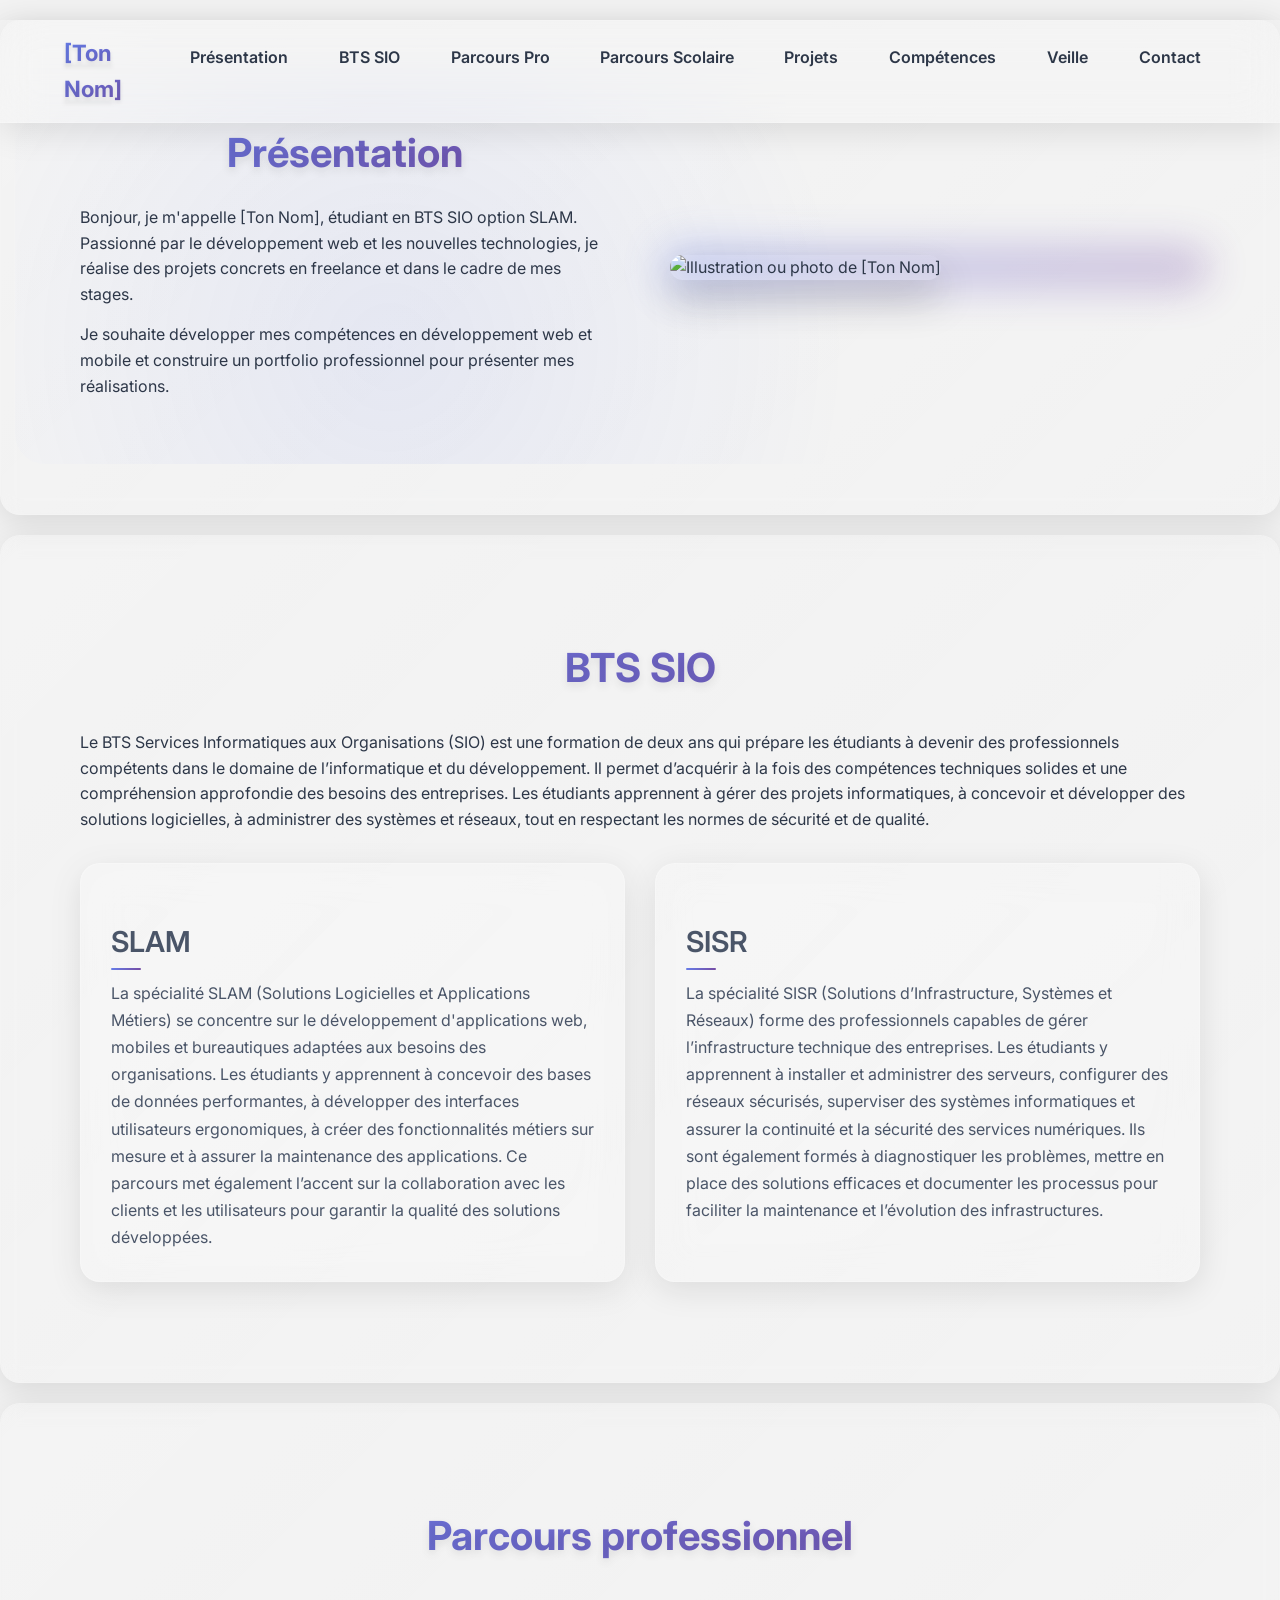
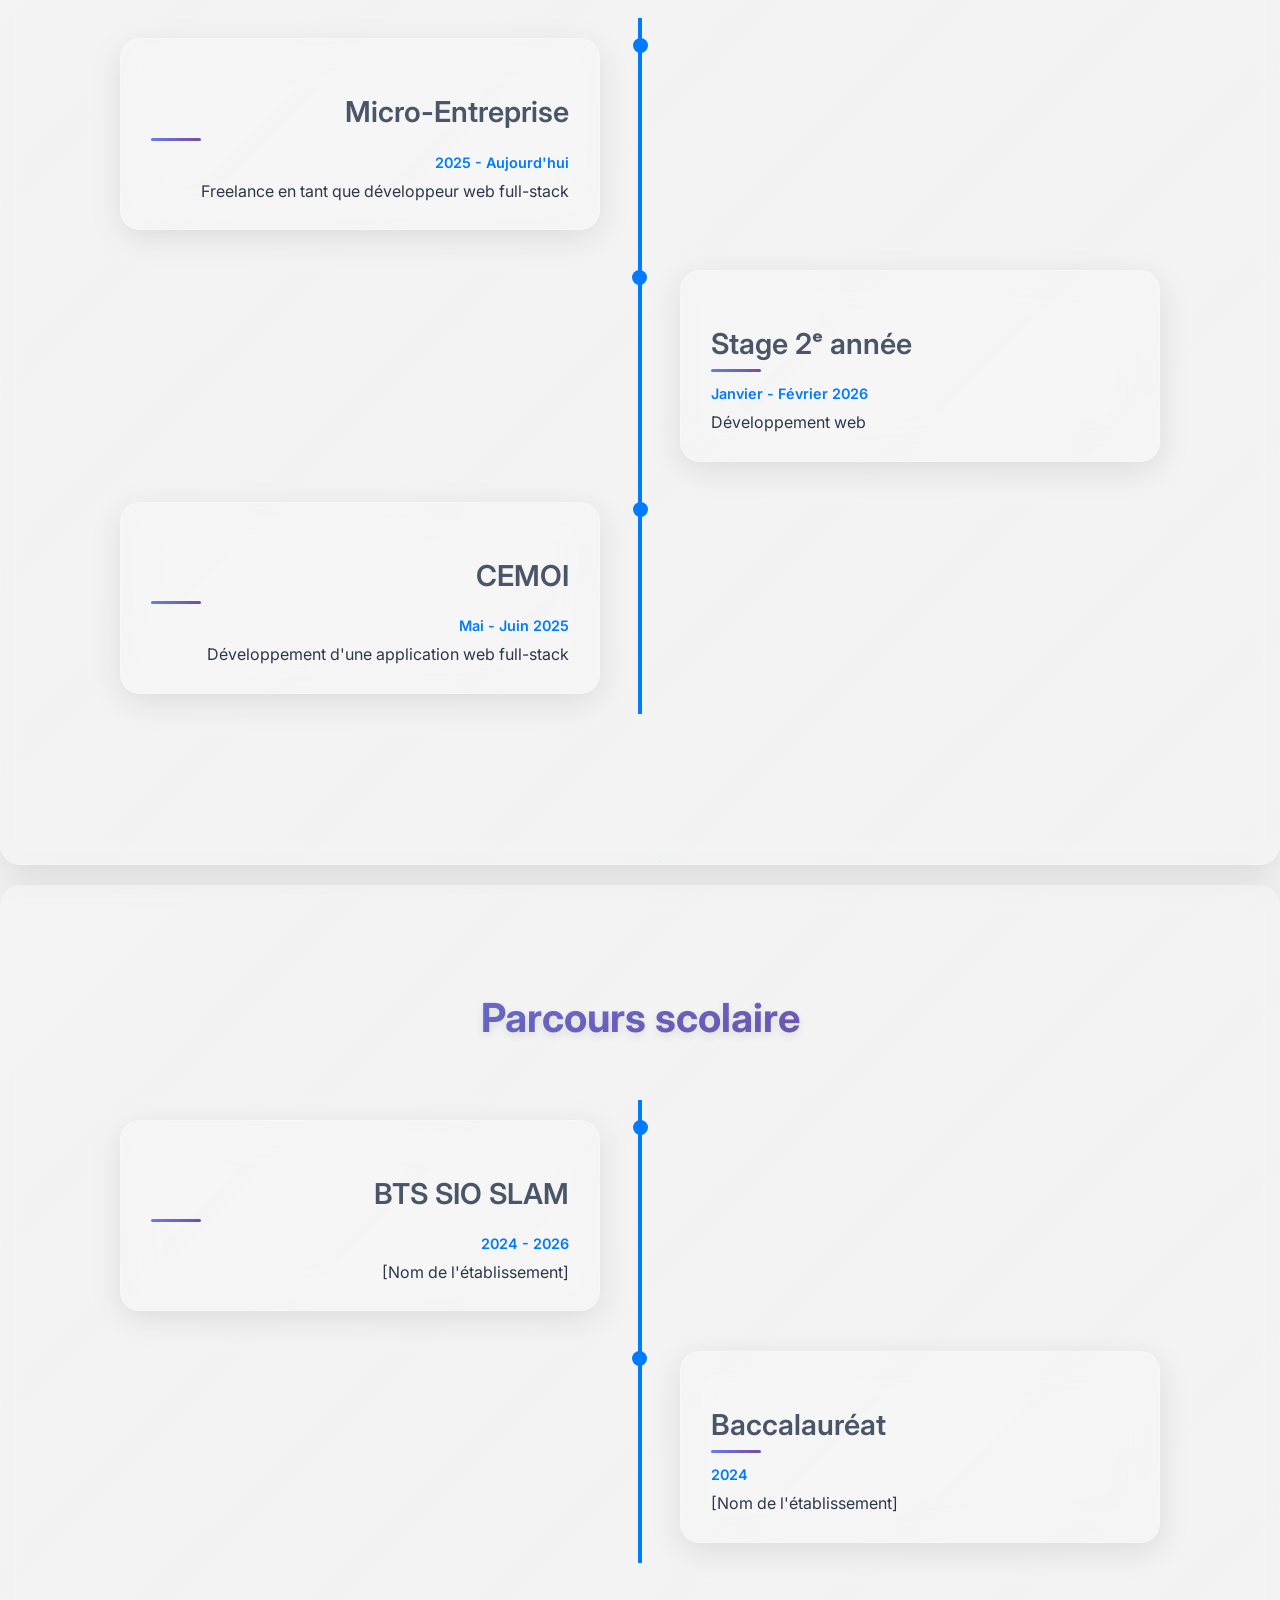
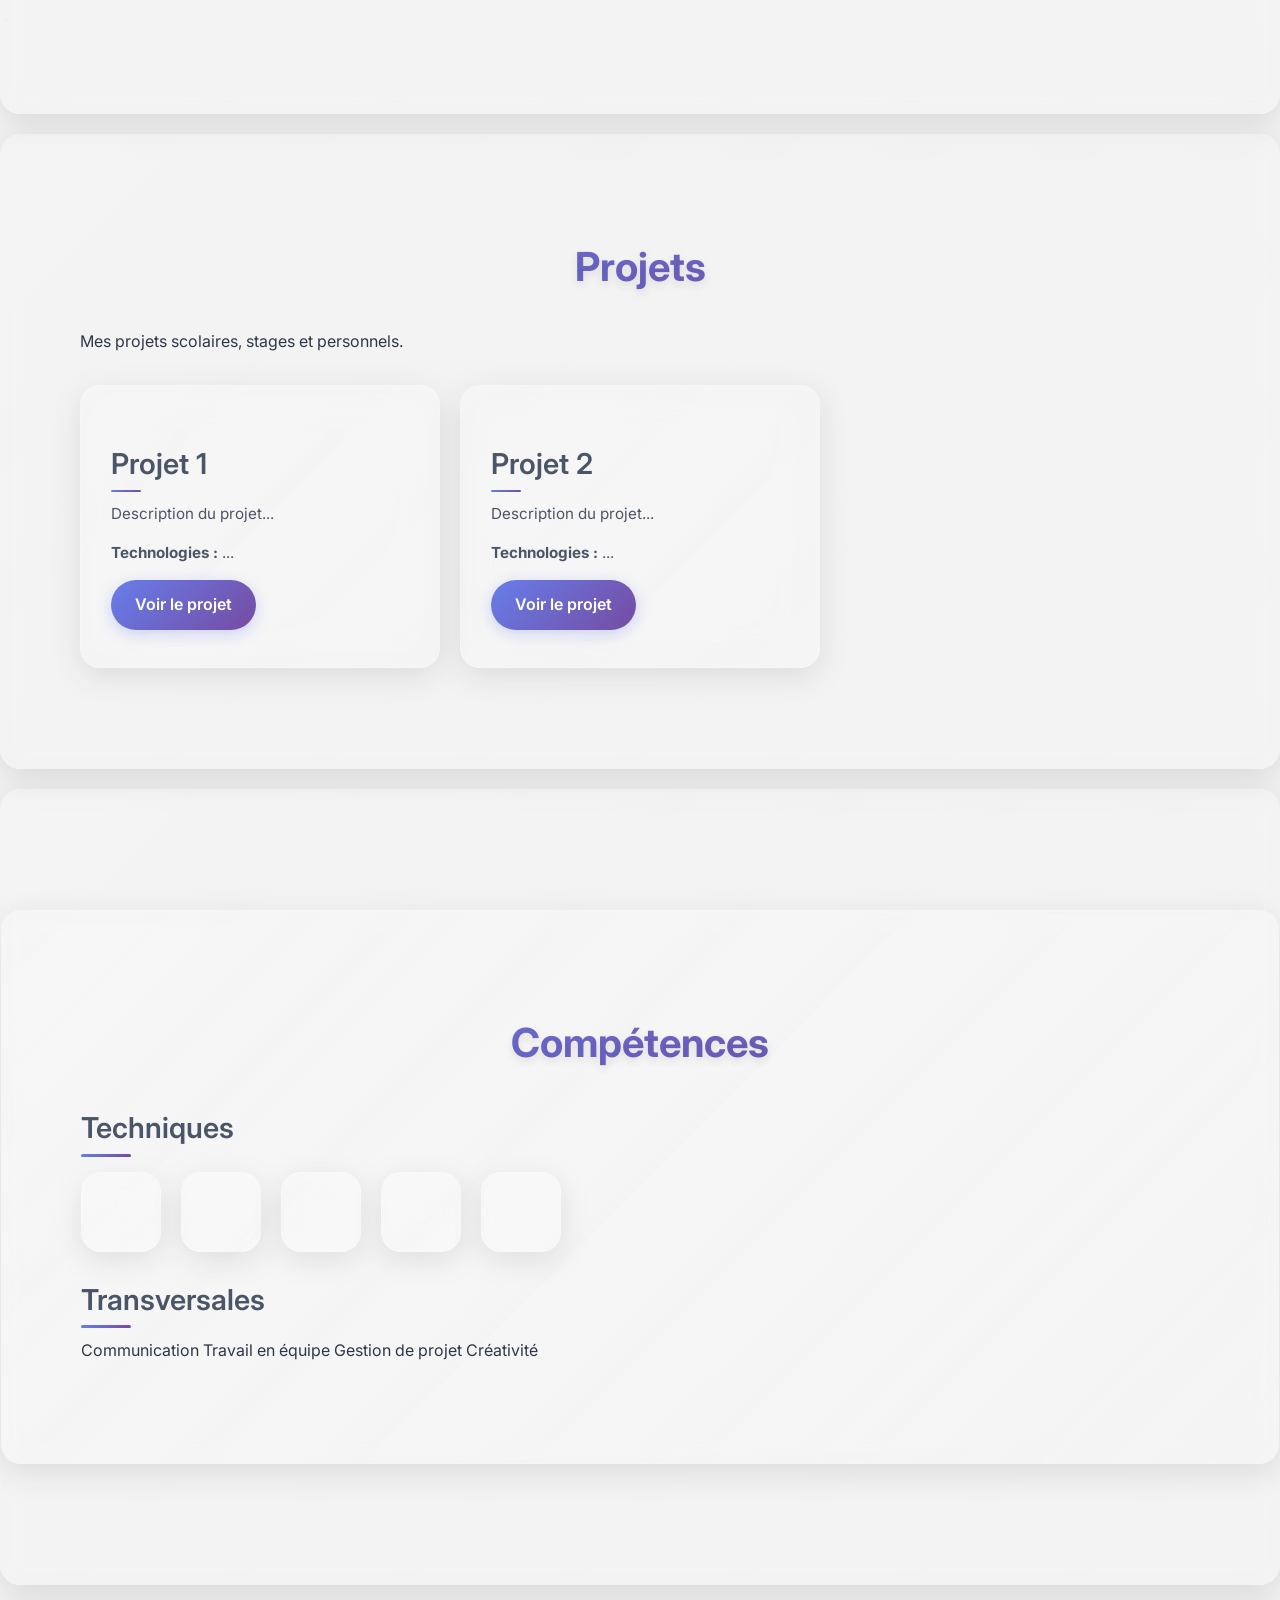
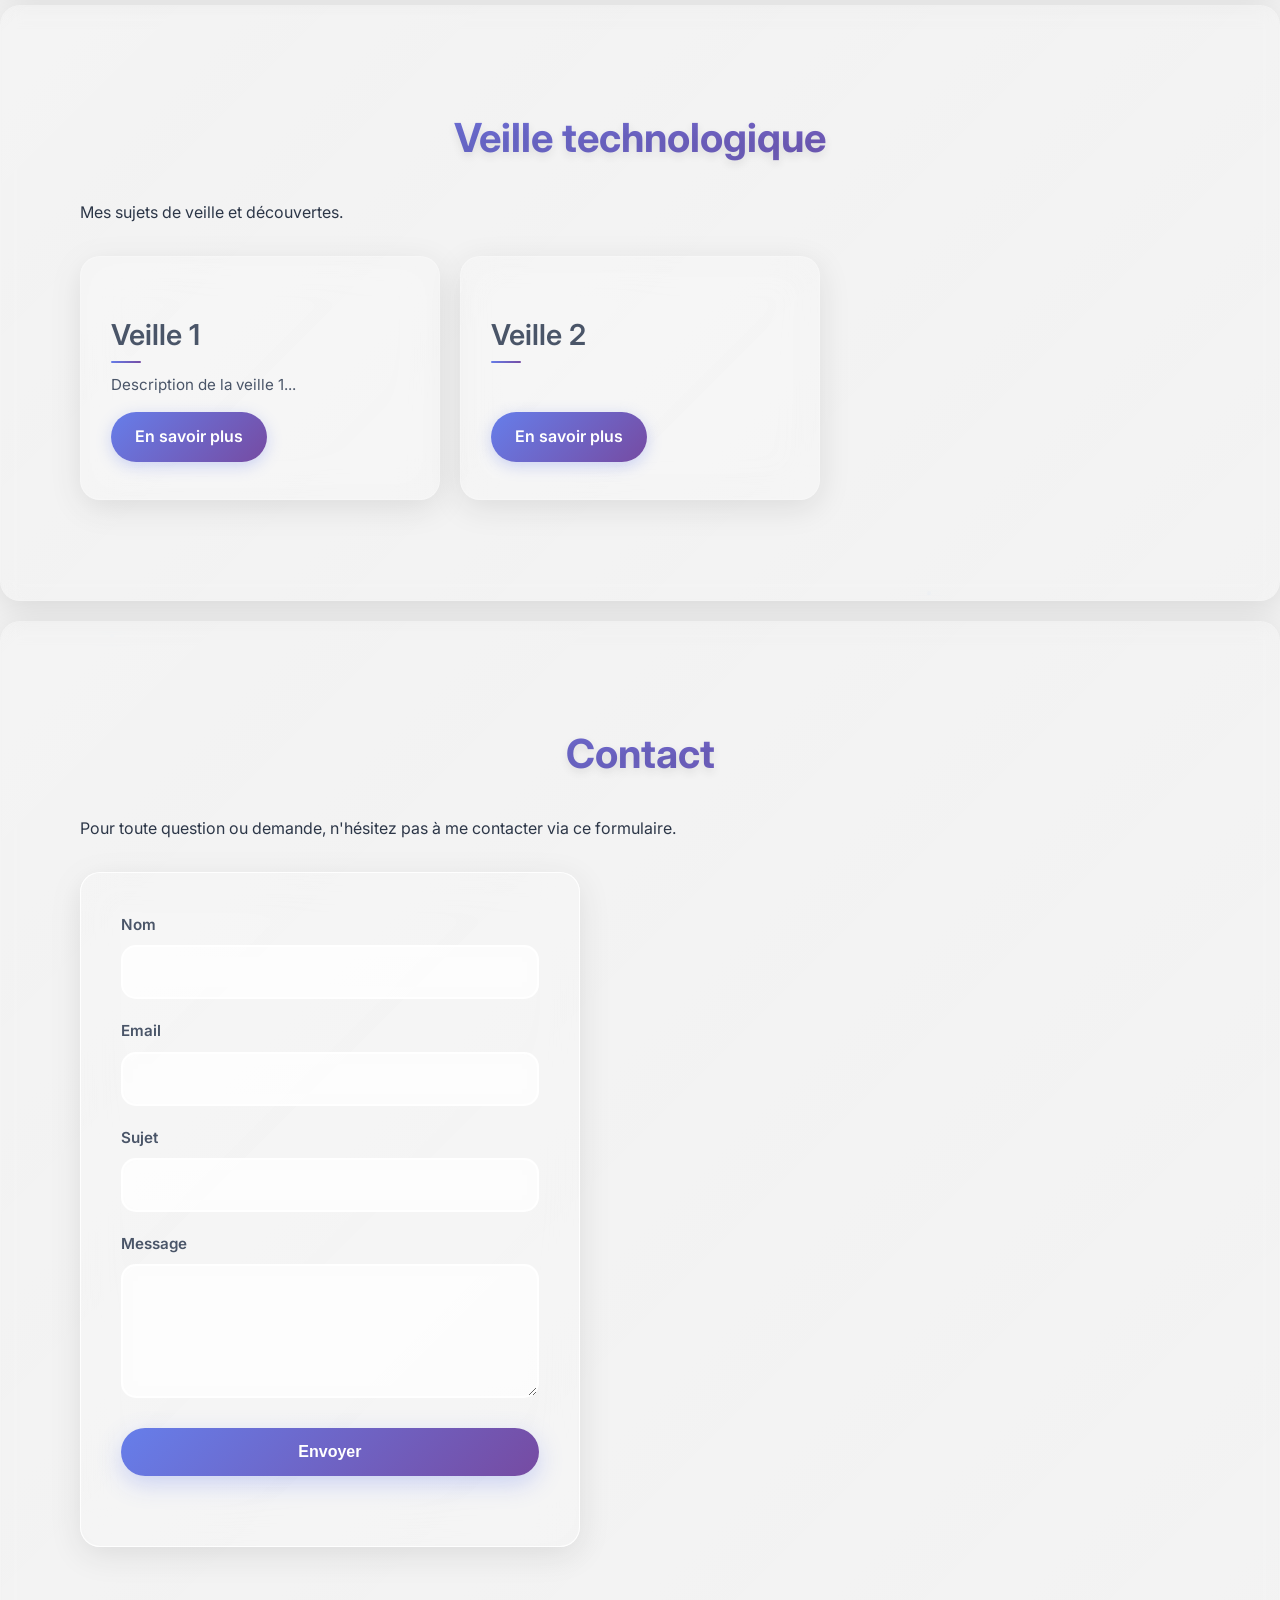
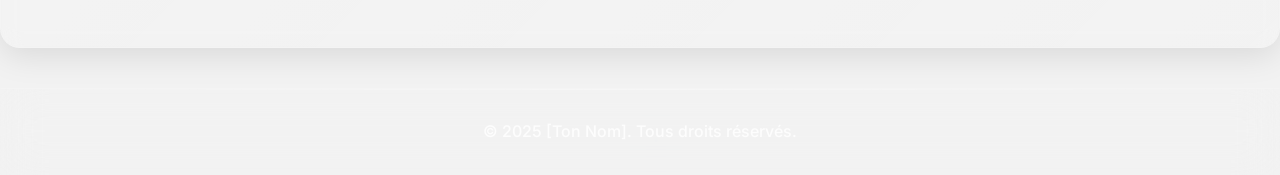
==== commit 5e7111e9: "Refonte entière du site" ====
--- a/index.html
+++ b/index.html
@@ -1,399 +1,311 @@
 <!DOCTYPE html>
-<html lang="fr" data-theme="dark">
+<html lang="fr">
 <head>
     <meta charset="UTF-8">
     <meta name="viewport" content="width=device-width, initial-scale=1.0">
-    <title>Timothé Gace Bordan - Développeur Web Freelance</title>
+    <title>Portfolio de [Ton Nom]</title>
+
+    <!-- Lien Google Fonts Inter -->
+    <link href="https://fonts.googleapis.com/css2?family=Inter:wght@400;600;700&display=swap" rel="stylesheet">
+    <!-- Font Awesome -->
+<link rel="stylesheet" href="https://cdnjs.cloudflare.com/ajax/libs/font-awesome/6.5.0/css/all.min.css">
+
+
+    <!-- CSS -->
     <link rel="stylesheet" href="style.css">
-    <script src="https://unpkg.com/scrollreveal"></script>
-    <link rel="stylesheet" href="https://cdnjs.cloudflare.com/ajax/libs/font-awesome/5.15.4/css/all.min.css">
 </head>
 <body>
-    <button class="burger-toggle" aria-label="Ouvrir le menu" aria-expanded="false"><i class="fas fa-bars"></i></button>
-    <div class="layout">
-        <aside class="sidebar" role="navigation" aria-label="Navigation principale">
-            <div class="sidebar-inner" role="dialog" aria-modal="true">
-                <div class="sidebar-profile">
-                    <div class="avatar">
-                        <img src="images/profile.jpg" alt="Photo de profil" />
-                    </div>
-                    <div class="profile-name">TGB</div>
-                    <div class="profile-socials">
-                        <a href="https://github.com/" target="_blank" rel="noopener" aria-label="GitHub"><i class="fab fa-github"></i></a>
-                        <a href="https://www.linkedin.com/" target="_blank" rel="noopener" aria-label="LinkedIn"><i class="fab fa-linkedin-in"></i></a>
-                    </div>
-                </div>
-                <nav class="sidebar-nav">
-                    <ul>
-                        <li><a href="index.html"><i class="fas fa-home"></i><span>Accueil</span></a></li>
-                        <li><a href="index.html#about"><i class="fas fa-user"></i><span>À propos</span></a></li>
-                        <li><a href="index.html#bts"><i class="fas fa-graduation-cap"></i><span>BTS</span></a></li>
-                        <li><a href="index.html#parcours-pro"><i class="fas fa-briefcase"></i><span>Parcours professionnel</span></a></li>
-                        <li><a href="index.html#education"><i class="fas fa-book"></i><span>Parcours scolaire</span></a></li>
-                        <li><a href="index.html#projets"><i class="fas fa-layer-group"></i><span>Projets</span></a></li>
-                        <li><a href="index.html#competences"><i class="fas fa-cogs"></i><span>Compétences</span></a></li>
-                        <li><a href="index.html#veilles"><i class="fas fa-newspaper"></i><span>Veilles</span></a></li>
-                        <li><a href="index.html#contact"><i class="fas fa-envelope"></i><span>Contact</span></a></li>
-                    </ul>
-                </nav>
-                <div class="sidebar-footer">© 2024 TGB</div>
-            </div>
-        </aside>
-        <div class="sidebar-overlay" hidden></div>
-        <main class="content">
-            <section id="accueil">
-                <div class="section-inner">
-                    <div class="hero">
-                        <div class="hero-content">
-                            <h1>Timothé Gace Bordan</h1>
-                            <h2>Deuxième année à l'EPSI de Montpellier</h2>
-                            <h3>BTS SIO - Option SLAM</h3>
-                            <div class="hero-buttons">
-                                <a href="CV.pdf" class="cta-button" target="_blank">Voir mon CV</a>
-                                <a href="tableau.xlsx" class="secondary-button" target="_blank">Tabeau de compétences</a>
-                            </div>
-                        </div>
+    <!-- Navbar fixe -->
+    <header>
+        <nav class="navbar">
+            <div class="container">
+                <a href="#presentation" class="logo">[Ton Nom]</a>
+                
+                <!-- Menu hamburger pour mobile -->
+                <button class="hamburger" id="hamburger">
+                    <span class="hamburger-line"></span>
+                    <span class="hamburger-line"></span>
+                    <span class="hamburger-line"></span>
+                </button>
+                
+                <ul class="nav-links" id="nav-links">
+                    <li><a href="#presentation">Présentation</a></li>
+                    <li><a href="#bts-sio">BTS SIO</a></li>
+                    <li><a href="#parcours-pro">Parcours Pro</a></li>
+                    <li><a href="#parcours-scolaire">Parcours Scolaire</a></li>
+                    <li><a href="#projets">Projets</a></li>
+                    <li><a href="#competences">Compétences</a></li>
+                    <li><a href="#veille">Veille</a></li>
+                    <li><a href="#contact">Contact</a></li>
+                </ul>
+            </div>
+        </nav>
+    </header>
+
+    <main>
+        <!-- Présentation -->
+        <section id="presentation" class="section">
+            <div class="container presentation-grid">
+                <!-- Texte -->
+                <div class="presentation-text">
+                    <h1>Présentation</h1>
+                    <p>Bonjour, je m'appelle [Ton Nom], étudiant en BTS SIO option SLAM. Passionné par le développement web et les nouvelles technologies, je réalise des projets concrets en freelance et dans le cadre de mes stages.</p>
+                    <p>Je souhaite développer mes compétences en développement web et mobile et construire un portfolio professionnel pour présenter mes réalisations.</p>
+                </div>
+        
+                <!-- Image -->
+                <div class="presentation-image">
+                    <img src="chemin/vers/image.jpg" alt="Illustration ou photo de [Ton Nom]">
+                </div>
+            </div>
+        </section>
+        
+
+        <!-- BTS SIO -->
+        <section id="bts-sio" class="section">
+            <div class="container">
+                <h1>BTS SIO</h1>
+                <p>
+                    Le BTS Services Informatiques aux Organisations (SIO) est une formation de deux ans qui prépare les étudiants à devenir des professionnels compétents dans le domaine de l’informatique et du développement. 
+                    Il permet d’acquérir à la fois des compétences techniques solides et une compréhension approfondie des besoins des entreprises. 
+                    Les étudiants apprennent à gérer des projets informatiques, à concevoir et développer des solutions logicielles, à administrer des systèmes et réseaux, tout en respectant les normes de sécurité et de qualité.
+                </p>
+        
+                <div class="bts-cards">
+                    <!-- Carte SLAM -->
+                    <div class="bts-card">
+                        <h2>SLAM</h2>
+                        <p>
+                            La spécialité SLAM (Solutions Logicielles et Applications Métiers) se concentre sur le développement d'applications web, mobiles et bureautiques adaptées aux besoins des organisations. 
+                            Les étudiants y apprennent à concevoir des bases de données performantes, à développer des interfaces utilisateurs ergonomiques, à créer des fonctionnalités métiers sur mesure et à assurer la maintenance des applications. 
+                            Ce parcours met également l’accent sur la collaboration avec les clients et les utilisateurs pour garantir la qualité des solutions développées.
+                        </p>
+                    </div>
+        
+                    <!-- Carte SISR -->
+                    <div class="bts-card">
+                        <h2>SISR</h2>
+                        <p>
+                            La spécialité SISR (Solutions d’Infrastructure, Systèmes et Réseaux) forme des professionnels capables de gérer l’infrastructure technique des entreprises. 
+                            Les étudiants y apprennent à installer et administrer des serveurs, configurer des réseaux sécurisés, superviser des systèmes informatiques et assurer la continuité et la sécurité des services numériques. 
+                            Ils sont également formés à diagnostiquer les problèmes, mettre en place des solutions efficaces et documenter les processus pour faciliter la maintenance et l’évolution des infrastructures.
+                        </p>
+                    </div>
+                </div>
+            </div>
+        </section>
+        
+        
+
+        <!-- Parcours professionnel -->
+        <section id="parcours-pro" class="section">
+            <div class="container">
+                <h1>Parcours professionnel</h1>
+        
+                <div class="timeline">
+                    <!-- Micro-Entreprise -->
+                    <div class="timeline-item left">
+                        <div class="content">
+                            <h2>Micro-Entreprise</h2>
+                            <span class="date">2025 - Aujourd'hui</span>
+                            <p>Freelance en tant que développeur web full-stack</p>
+                        </div>
+                    </div>
+        
+                    <!-- Stage 2ème année -->
+                    <div class="timeline-item right">
+                        <div class="content">
+                            <h2>Stage 2ᵉ année</h2>
+                            <span class="date">Janvier - Février 2026</span>
+                            <p>Développement web</p>
+                        </div>
+                    </div>
+        
+                    <!-- CEMOI -->
+                    <div class="timeline-item left">
+                        <div class="content">
+                            <h2>CEMOI</h2>
+                            <span class="date">Mai - Juin 2025</span>
+                            <p>Développement d'une application web full-stack</p>
+                        </div>
+                    </div>
+                </div>
+            </div>
+        </section>
+        
+
+        <!-- Parcours scolaire -->
+        <section id="parcours-scolaire" class="section">
+            <div class="container">
+                <h1>Parcours scolaire</h1>
+        
+                <div class="timeline-school">
+                    <!-- BTS SIO -->
+                    <div class="timeline-item left">
+                        <div class="content">
+                            <h2>BTS SIO SLAM</h2>
+                            <span class="date">2024 - 2026</span>
+                            <p>[Nom de l'établissement]</p>
+                        </div>
+                    </div>
+        
+                    <!-- Baccalauréat -->
+                    <div class="timeline-item right">
+                        <div class="content">
+                            <h2>Baccalauréat</h2>
+                            <span class="date">2024</span>
+                            <p>[Nom de l'établissement]</p>
+                        </div>
+                    </div>
+        
+                    <!-- Autres diplômes éventuels -->
+                </div>
+            </div>
+        </section>
+        
+
+        <!-- Projets -->
+        <section id="projets" class="section">
+            <div class="container">
+                <h1>Projets</h1>
+                <p>Mes projets scolaires, stages et personnels.</p>
+        
+                <div class="projects-grid">
+                    <!-- Carte Projet 1 -->
+                    <div class="project-card">
+                        <h2>Projet 1</h2>
+                        <p>Description du projet...</p>
+                        <p><strong>Technologies :</strong> ...</p>
+                        <a href="#" class="project-link">Voir le projet</a>
+                    </div>
+        
+                    <!-- Carte Projet 2 -->
+                    <div class="project-card">
+                        <h2>Projet 2</h2>
+                        <p>Description du projet...</p>
+                        <p><strong>Technologies :</strong> ...</p>
+                        <a href="#" class="project-link">Voir le projet</a>
+                    </div>
+        
+                    <!-- Carte Projet 3 -->
+                    <div class="project-card">
+                        <h2>Projet 3</h2>
+                        <p>Description du projet...</p>
+                        <p><strong>Technologies :</strong> ...</p>
+                        <a href="#" class="project-link">Voir le projet</a>
+                    </div>
+                </div>
+            </div>
+        </section>
+        
+
+        <!-- Compétences -->
+        <section id="competences" class="section">
+            <section id="competences" class="section">
+                <div class="container">
+                    <h1>Compétences</h1>
+            
+                    <!-- Compétences techniques avec icônes -->
+                    <h2>Techniques</h2>
+                    <div class="skills-icons">
+                        <!-- Placeholders pour les icônes -->
+                        <div class="skill-icon-placeholder" title="HTML/CSS"></div>
+                        <div class="skill-icon-placeholder" title="JavaScript"></div>
+                        <div class="skill-icon-placeholder" title="PHP/MySQL"></div>
+                        <div class="skill-icon-placeholder" title="Git"></div>
+                        <div class="skill-icon-placeholder" title="Autre compétence"></div>
+                        <!-- Ajoute d'autres icônes ici -->
+                    </div>
+            
+                    <!-- Compétences transversales -->
+                    <h2>Transversales</h2>
+                    <div class="skills-soft">
+                        <span class="badge">Communication</span>
+                        <span class="badge">Travail en équipe</span>
+                        <span class="badge">Gestion de projet</span>
+                        <span class="badge">Créativité</span>
                     </div>
                 </div>
             </section>
-
-            <section id="about" class="about-section">
-                <div class="section-inner">
-                    <div class="about-container">
-                        <div class="about-content">
-                            <h2>À Propos de Moi</h2>
-                            <div class="about-text">
-                                <p class="about-intro">Passionné par le développement web et les nouvelles technologies, je suis un étudiant en BTS SIO SLAM à l'EPSI de Montpellier. Mon parcours dans le monde du développement web a commencé il y a plusieurs années.</p>
-                                
-                                <p>En tant que développeur web, je me spécialise dans la création d'applications web modernes et performantes, avec une attention particulière à l'expérience utilisateur.</p>
-                            </div>
-                        </div>
-                        <div class="about-image-container">
-                            <img src="images/profile.jpg" alt="Timothé Gace Bordan" class="about-image">
-                        </div>
-                    </div>
-                </div>
-            </section>
-
-            <section class="bts" id="bts">
-                <div class="section-inner">
-                    <h2>Le BTS SIO</h2>
-                    <p>Le Brevet de Technicien Supérieur Services Informatiques aux Organisations (BTS SIO) est un diplôme reconnu par l'état de niveau Bac+2. Il remplace depuis septembre 2011 l'ancien BTS Informatique de Gestion. Le BTS SIO propose deux spécialités :</p>
-                    
-                    <div class="specialites-container">
-                        <div class="specialite">
-                            <h3>SLAM - Solutions Logicielles et Applications Métiers</h3>
-                            <p>La spécialité SLAM forme des professionnels capables de :</p>
-                            <ul>
-                                <li>Développer des applications informatiques</li>
-                                <li>Créer des solutions logicielles</li>
-                                <li>Gérer des bases de données</li>
-                                <li>Concevoir des interfaces utilisateur</li>
-                                <li>Assurer la maintenance des applications</li>
-                            </ul>
-                        </div>
-                        <div class="specialite">
-                            <h3>SISR - Solutions d'Infrastructure, Systèmes et Réseaux</h3>
-                            <p>La spécialité SISR forme des professionnels capables de :</p>
-                            <ul>
-                                <li>Administrer des systèmes et réseaux</li>
-                                <li>Sécuriser les infrastructures</li>
-                                <li>Gérer la maintenance des équipements</li>
-                                <li>Assurer la disponibilité des services</li>
-                                <li>Superviser les réseaux d'entreprise</li>
-                            </ul>
-                        </div>
-                    </div>
-                </div>
-            </section>
-
-            <section class="parcours-pro" id="parcours-pro">
-                <div class="section-inner">
-                    <h2>Mon Parcours Professionnel</h2>
-                    <div class="timeline">
-                        <div class="timeline-item">
-                            <div class="timeline-dot">
-                                <i class="fas fa-briefcase"></i>
-                            </div>
-                            <div class="timeline-content">
-                                <h3>Micro-Entreprise</h3>
-                                <p class="timeline-organization">Développeur Web Freelance</p>
-                                <p>Création et développement de sites web sur mesure pour différents clients. Gestion de projets, développement front-end et back-end, et maintenance des applications.</p>
-                                <div class="timeline-tags">
-                                    <span>HTML/CSS</span>
-                                    <span>JavaScript</span>
-                                    <span>PHP</span>
-                                    <span>WordPress</span>
-                                </div>
-                            </div>
-                        </div>
-                        
-                        <div class="timeline-item">
-                            <div class="timeline-dot">
-                                <i class="fas fa-laptop-code"></i>
-                            </div>
-                            <div class="timeline-content">
-                                <h3>Stage de 2ème année</h3>
-                                <p class="timeline-organization">Entreprise XYZ</p>
-                                <p>Développement d'applications web et maintenance de systèmes informatiques. Participation à des projets d'équipe et mise en place de solutions techniques.</p>
-                                <div class="timeline-tags">
-                                    <span>React</span>
-                                    <span>Node.js</span>
-                                    <span>MongoDB</span>
-                                    <span>Git</span>
-                                </div>
-                            </div>
-                        </div>
-                        
-                        <div class="timeline-item">
-                            <div class="timeline-dot">
-                                <i class="fas fa-code"></i>
-                            </div>
-                            <div class="timeline-content">
-                                <h3>Stage de 1ère année</h3>
-                                <p class="timeline-organization">CEMOI</p>
-                                <p>Développement d'une application web fullstack pour la gestion des erreurs de flux EDI.</p>
-                                <div class="timeline-tags">
-                                    <span>HTML</span>
-                                    <span>CSS</span>
-                                    <span>JavaScript</span>
-                                    <span>Bootstrap</span>
-                                </div>
-                                <a href="SN1_C1_Rapport_de_stage_Timothe_GaceBordan.docx" class="timeline-link">Voir le rapport de stage</a>
-                            </div>
-                        </div>
-                    </div>
-                </div>
-            </section>
-
-            <section class="education" id="education">
-                <div class="section-inner">
-                    <h2>Parcours Scolaire</h2>
-                    <div class="services-card">
-                        <div class="service-card">
-                                <h3>BTS SIO</h3>
-                                <p>EPSI Montpellier</p>
-                                <span class="date">2024 - Aujourd'hui</span>
-                            </div>
-                        </div>
-                        <div class="services-card">
-                            <div class="service-card">
-                                <h3>Baccalauréat Générale - Maths/Physique</h3>
-                                <p>Lycée Pablo Picasso</p>
-                                <span class="date">2021-2024</span>
-                            </div>
-                        </div>
-                        <div class="services-card">
-                            <div class="service-card">
-                                <h3>Brevet du Collège</h3>
-                                <p>Collège François Mitterand</p>
-                                <span class="date">2017-2021</span>
-                            </div>
-                        </div>
-                    </div>
-                </div>
-            </section>
-
-            <section id="projets">
-                <div class="section-inner">
-                    <h2>Mes Projets</h2>
-                    <div class="services-grid">
-                        <div class="service-card">
-                            <img src="images/projet1.jpg" alt="Projet 1" class="projet-image">
-                            <h3>Projet n°1</h3>
-                            <p>Création de sites web élégants et performants pour représenter votre entreprise en ligne</p>
-                        </div>
-                        <div class="service-card">
-                            <img src="images/projet2.jpg" alt="Projet 2" class="projet-image">
-                            <h3>Projet n°2</h3>
-                            <p>Sites web sur mesure optimisés pour la conversion et adaptés à vos besoins</p>
-                        </div>
-                        <div class="service-card">
-                            <img src="images/projet3.jpg" alt="Projet 3" class="projet-image">
-                            <h3>Projet n°3</h3>
-                            <p>Optimisation de votre visibilité sur les moteurs de recherche pour attirer plus de clients</p>
-                        </div>
-                        <div class="service-card">
-                            <img src="images/projet4.jpg" alt="Projet 4" class="projet-image">
-                            <h3>Projet n°4</h3>
-                            <p>Suivi régulier, mises à jour et support technique pour garantir la performance de votre site</p>
-                        </div>
-                    </div>
-                </div>
-            </section>
-
-            <section id="competences">
-                <div class="section-inner">
-                    <h2>Compétences Techniques</h2>
-                    <div class="competences-grid">
-                        <div class="competence-card">
-                            <div class="competence-icon">
-                                <i class="fab fa-html5"></i>
-                            </div>
-                            <h3>HTML5</h3>
-                            <div class="progress-bar">
-                                <div class="progress" style="width: 95%"></div>
-                            </div>
-                            <p>Structure sémantique et accessible</p>
-                        </div>
-                        
-                        <div class="competence-card">
-                            <div class="competence-icon">
-                                <i class="fab fa-css3-alt"></i>
-                            </div>
-                            <h3>CSS3</h3>
-                            <div class="progress-bar">
-                                <div class="progress" style="width: 90%"></div>
-                            </div>
-                            <p>Styles modernes et animations</p>
-                        </div>
-                        
-                        <div class="competence-card">
-                            <div class="competence-icon">
-                                <i class="fab fa-js"></i>
-                            </div>
-                            <h3>JavaScript</h3>
-                            <div class="progress-bar">
-                                <div class="progress" style="width: 85%"></div>
-                            </div>
-                            <p>Interactivité et fonctionnalités dynamiques</p>
-                        </div>
-                        
-                        <div class="competence-card">
-                            <div class="competence-icon">
-                                <i class="fas fa-mobile-alt"></i>
-                            </div>
-                            <h3>Responsive Design</h3>
-                            <div class="progress-bar">
-                                <div class="progress" style="width: 90%"></div>
-                            </div>
-                            <p>Adaptation à tous les écrans</p>
-                        </div>
-                        
-                        <div class="competence-card">
-                            <div class="competence-icon">
-                                <i class="fas fa-search"></i>
-                            </div>
-                            <h3>SEO</h3>
-                            <div class="progress-bar">
-                                <div class="progress" style="width: 88%"></div>
-                            </div>
-                            <p>Optimisation pour les moteurs de recherche</p>
-                        </div>
-                        
-                        <div class="competence-card">
-                            <div class="competence-icon">
-                                <i class="fas fa-tachometer-alt"></i>
-                            </div>
-                            <h3>Performance Web</h3>
-                            <div class="progress-bar">
-                                <div class="progress" style="width: 85%"></div>
-                            </div>
-                            <p>Optimisation des temps de chargement</p>
-                        </div>
-                        
-                        <div class="competence-card">
-                            <div class="competence-icon">
-                                <i class="fas fa-paint-brush"></i>
-                            </div>
-                            <h3>UI/UX Design</h3>
-                            <div class="progress-bar">
-                                <div class="progress" style="width: 85%"></div>
-                            </div>
-                            <p>Création d'interfaces intuitives</p>
-                        </div>
-                    </div>
-                </div>
-            </section>
-
-            <section id="veilles">
-                <div class="section-inner">
-                    <h2>Mes Veilles Technologiques</h2>
-                    <div class="veilles-grid">
-                        <a href="veille-ia.html" class="veille-card">
-                            <div class="veille-icon">
-                                <i class="fas fa-robot"></i>
-                            </div>
-                            <h3>Les Menaces de l'IA</h3>
-                            <div class="veille-content">
-                                <p>Analyse des risques potentiels liés à l'intelligence artificielle :</p>
-                                <ul>
-                                    <li>Impact sur l'emploi et l'automatisation</li>
-                                    <li>Questions éthiques et de confidentialité</li>
-                                    <li>Risques de manipulation et de désinformation</li>
-                                    <li>Dépendance technologique</li>
-                                </ul>
-                                <div class="veille-link">
-                                    Voir les articles <i class="fas fa-arrow-right"></i>
-                                </div>
-                            </div>
-                        </a>
-                        
-                        <a href="veille-cybersecurite.html" class="veille-card">
-                            <div class="veille-icon">
-                                <i class="fas fa-shield-alt"></i>
-                            </div>
-                            <h3>Cybersécurité et IA</h3>
-                            <div class="veille-content">
-                                <p>Exploration de l'interaction entre IA et sécurité informatique :</p>
-                                <ul>
-                                    <li>Détection des menaces par IA</li>
-                                    <li>Protection contre les attaques automatisées</li>
-                                    <li>Analyse prédictive des vulnérabilités</li>
-                                    <li>Renforcement de la sécurité des systèmes</li>
-                                </ul>
-                                <div class="veille-link">
-                                    Voir les articles <i class="fas fa-arrow-right"></i>
-                                </div>
-                            </div>
-                        </a>
-                    </div>
-                </div>
-            </section>
-
-            <section id="contact">
-                <div class="section-inner">
-                    <h2>Contactez-moi</h2>
-                    <div class="contact-container">
-                        <div class="contact-info">
-                            <h3>Parlons de votre projet</h3>
-                            <p>Vous avez un projet en tête ? Je suis là pour vous aider à le réaliser.</p>
-                            <div class="contact-details">
-                                <div class="contact-item">
-                                    <i class="fas fa-map-marker-alt"></i>
-                                    <span>Basé entre Perpignan et Montpellier</span>
-                                </div>
-                                <div class="contact-item">
-                                    <i class="fas fa-envelope"></i>
-                                    <span>t.gacbordan@gmail.com</span>
-                                </div>
-                                <div class="contact-item">
-                                    <i class="fas fa-phone"></i>
-                                    <span>+33 7 67 25 17 06</span>
-                                </div>
-                            </div>
-                        </div>
-                        <form id="contact-form" class="contact-form">
-                            <div class="form-group">
-                                <label for="name">Nom complet</label>
-                                <input type="text" id="name" name="name" required>
-                            </div>
-                            <div class="form-group">
-                                <label for="email">Email</label>
-                                <input type="email" id="email" name="email" required>
-                            </div>
-                            <div class="form-group">
-                                <label for="message">Message</label>
-                                <textarea id="message" name="message" rows="5" required></textarea>
-                            </div>
-                            <button type="submit" class="submit-btn">Envoyer</button>
-                        </form>
-                    </div>
-                </div>
-            </section>
-        </main>
-    </div>
-
+            
+            
+        </section>
+
+        <!-- Veille technologique -->
+        <section id="veille" class="section">
+            <div class="container">
+                <h1>Veille technologique</h1>
+                <p>Mes sujets de veille et découvertes.</p>
+        
+                <div class="veille-grid">
+                    <!-- Veille 1 -->
+                    <div class="veille-card">
+                        <h2>Veille 1</h2>
+                        <p>Description de la veille 1...</p>
+                        <a href="#" class="veille-link">En savoir plus</a>
+                    </div>
+        
+                    <!-- Veille 2 -->
+                    <div class="veille-card">
+                        <h2>Veille 2</h2>
+                        <p>Description de la veille 2...</p>
+                        <a href="#" class="veille-link">En savoir plus</a>
+                    </div>
+        
+                    <!-- Veille 3 -->
+                    <div class="veille-card">
+                        <h2>Veille 3</h2>
+                        <p>Description de la veille 3...</p>
+                        <a href="#" class="veille-link">En savoir plus</a>
+                    </div>
+                </div>
+            </div>
+        </section>
+        
+
+        <!-- Contact -->
+        <section id="contact" class="section">
+            <div class="container">
+                <h1>Contact</h1>
+                <p>Pour toute question ou demande, n'hésitez pas à me contacter via ce formulaire.</p>
+        
+                <form id="contact-form">
+                    <div class="form-group">
+                        <label for="name">Nom</label>
+                        <input type="text" id="name" name="name" required>
+                    </div>
+        
+                    <div class="form-group">
+                        <label for="email">Email</label>
+                        <input type="email" id="email" name="email" required>
+                    </div>
+        
+                    <div class="form-group">
+                        <label for="subject">Sujet</label>
+                        <input type="text" id="subject" name="subject" required>
+                    </div>
+        
+                    <div class="form-group">
+                        <label for="message">Message</label>
+                        <textarea id="message" name="message" rows="5" required></textarea>
+                    </div>
+        
+                    <button type="submit">Envoyer</button>
+                    <p id="form-message"></p>
+                </form>
+            </div>
+        </section>
+        
+    </main>
+
+    <!-- Footer -->
+    <footer>
+        <div class="container">
+            <p>&copy; 2025 [Ton Nom]. Tous droits réservés.</p>
+        </div>
+    </footer>
+
+    <!-- JS -->
     <script src="script.js"></script>
 </body>
-</html>+</html>
--- a/style.css
+++ b/style.css
@@ -1,769 +1,1355 @@
-/* ==================================================
-   Portfolio CSS – Organisation Senior Friendly
-   Table des matières
-   1) Tokens & Thèmes
-   2) Base & Reset
-   3) Layouts (containers, grilles)
-   4) Composants (header, nav, hero, sections, cards, forms)
-   5) Utilitaires (espacements, largeur, accents)
-   6) Animations (révélations, hover, parallax)
-   7) Responsive (breakpoints)
-   --------------------------------------------------
-   Note: Les noms de classes HTML existants sont conservés.
-   ================================================== */
-
-/* == 1) Tokens & Thèmes =========================== */
-:root {
-    --primary-color: #4F46E5;
-    --secondary-color: #7C3AED;
-    --accent-color: var(--accent);
-    --gradient-1: linear-gradient(135deg, #4F46E5, #7C3AED);
-    --gradient-2: linear-gradient(45deg, #06B6D4, #3B82F6);
-    /* Unified tokens */
-    --bg: #ffffff;
-    --text: #0a0a0a;
-    --muted: #374151;
-    --text-muted: var(--muted);
-    --border: #d1d5db;
-    --accent: #2563eb;
-    --accent-strong: #1d4ed8;
-    --radius: 14px;
-    --shadow-sm: 0 1px 2px rgba(0,0,0,.08);
-    --shadow-md: 0 6px 20px rgba(0,0,0,.12);
-    --maxw: 1120px;
-    /* Back-compat mappings */
-    --bg-color: var(--bg);
-    --text-color: var(--text);
-    --bg-primary: var(--bg);
-    --bg-secondary: var(--bg);
-    --text-primary: var(--text);
-    --text-secondary: var(--muted);
-}
-
-:root[data-theme="dark"] {
-    --bg: #0F172A;
-    --text: #F8FAFC;
-    --muted: #94A3B8;
-    --border: #1f2937;
-    --shadow-sm: 0 1px 2px rgba(0,0,0,.4);
-    --shadow-md: 0 10px 30px rgba(0,0,0,.38);
-    /* Back-compat for older variables */
-    --bg-color: var(--bg);
-    --text-color: var(--text);
-    --darker-bg: #020617;
-    --card-border: rgba(255, 255, 255, 0.1);
-    --card-bg: rgba(30, 41, 59, 0.7);
-}
-
-/* == 2) Base & Reset ============================== */
-html {
-    overflow-x: hidden;
-    width: 100%;
-}
-
-body {
+/* === RESET CSS DE BASE === */
+* {
     margin: 0;
     padding: 0;
-    font-family: ui-sans-serif, system-ui, -apple-system, Segoe UI, Roboto, Noto Sans, Ubuntu, Cantarell, Arial, "Apple Color Emoji", "Segoe UI Emoji";
-    background-color: var(--bg);
-    color: var(--text);
+    box-sizing: border-box;
+}
+
+html {
+    scroll-behavior: smooth; /* smooth scroll pour la navbar */
+    font-family: 'Inter', sans-serif;
+}
+
+body {
+    background: #F2F2F2;
+    background-attachment: fixed;
+    color: #2d3748;
+    line-height: 1.6;
     overflow-x: hidden;
+}
+
+/* === ARRIÈRE-PLAN MODERNE === */
+body::before {
+    content: '';
+    position: fixed;
+    top: 0;
+    left: 0;
     width: 100%;
-    box-sizing: border-box;
-}
-
-/* Appliquer border-box à tous les éléments pour un meilleur contrôle des dimensions */
-*, *::before, *::after {
-    box-sizing: border-box;
-}
-
-/* == 3) Layouts ================================== */
-/* (containers, grilles) */
+    height: 100%;
+    background:#F2F2F2;
+    z-index: -1;
+    animation: backgroundShift 20s ease-in-out infinite;
+}
+
+@keyframes backgroundShift {
+    0%, 100% { opacity: 1; }
+    50% { opacity: 0.8; }
+}
+
+/* === CONTAINERS === */
 .container {
-    max-width: 1120px;
+    width: 90%;
+    max-width: 1200px;
     margin: 0 auto;
-    padding-left: 20px;
-    padding-right: 20px;
-}
-.grid-2 {
-    display: grid;
-    grid-template-columns: 1fr 1fr;
-    gap: 24px;
-}
-.grid-3 {
-    display: grid;
-    grid-template-columns: repeat(3, 1fr);
-    gap: 18px;
-}
-.grid-4 {
-    display: grid;
-    grid-template-columns: repeat(4, 1fr);
-    gap: 16px;
-}
-
-/* == 4) Composants ================================ */
-/* (header, nav, hero, sections, cards, forms) */
-/* Section blocks: spacing consistency */
-section {
-    padding-top: 80px;
-    padding-bottom: 80px;
-}
-section > h2 {
-    margin-top: 0;
-}
-
-/* == 5) Utilitaires =============================== */
-/* (espacements, largeur, accents) */
-.mt-0{ margin-top:0; } .mb-0{ margin-bottom:0; }
-.mt-8{ margin-top:8px; } .mb-8{ margin-bottom:8px; }
-.mt-12{ margin-top:12px; } .mb-12{ margin-bottom:12px; }
-.mt-16{ margin-top:16px; } .mb-16{ margin-bottom:16px; }
-.mt-20{ margin-top:20px; } .mb-20{ margin-bottom:20px; }
-.mt-24{ margin-top:24px; } .mb-24{ margin-bottom:24px; }
-
-/* Visually hidden for a11y */
-.visually-hidden {
-    position: absolute !important;
-    height: 1px; width: 1px; overflow: hidden;
-    clip: rect(1px, 1px, 1px, 1px); white-space: nowrap;
-}
-
-/* Existing width utilities kept here */
-.w-95 { width: 95%; }
-.w-90 { width: 90%; }
-.w-88 { width: 88%; }
-.w-85 { width: 85%; }
-
-/* == 6) Animations ================================ */
-/* (révélations, hover, parallax) */
-/* Respect Reduced Motion globally */
-@media (prefers-reduced-motion: reduce) {
-    * { animation: none !important; transition: none !important; }
-}
-
-/* == 7) Responsive ================================ */
-/* (breakpoints) */
-@media (max-width: 1160px) {
-    .grid-4 { grid-template-columns: repeat(3, 1fr); }
-}
-@media (max-width: 860px) {
-    .grid-3 { grid-template-columns: 1fr 1fr; }
-    .grid-4 { grid-template-columns: 1fr 1fr; }
-}
-@media (max-width: 640px) {
-    .grid-2, .grid-3, .grid-4 { grid-template-columns: 1fr; }
-    section { padding-top: 56px; padding-bottom: 56px; }
-}
-
-header {
+    padding: 0 15px;
+}
+
+/* === OPTIMISATIONS MOBILE GLOBALES === */
+@media (max-width: 768px) {
+    .container {
+        width: 95%;
+        padding: 0 10px;
+    }
+    
+    /* Améliorer la lisibilité sur mobile */
+    body {
+        -webkit-text-size-adjust: 100%;
+        -webkit-tap-highlight-color: transparent;
+    }
+    
+    /* Optimiser les interactions tactiles */
+    button, .project-link, .veille-link, .nav-links a {
+        min-height: 44px;
+        min-width: 44px;
+        display: flex;
+        align-items: center;
+        justify-content: center;
+    }
+    
+    /* Améliorer l'espacement */
+    .section {
+        padding: 40px 0;
+    }
+    
+    /* Optimiser les grilles pour mobile */
+    .bts-cards, .projects-grid, .veille-grid {
+        grid-template-columns: 1fr;
+        gap: 15px;
+    }
+}
+
+/* === NAVBAR FIXE MODERNE === */
+.navbar {
     position: fixed;
+    top: 0;
+    left: 0;
     width: 100%;
-    background: rgba(15, 23, 42, 0.8);
-    backdrop-filter: blur(10px);
+    background: rgba(255, 255, 255, 0.1);
+    backdrop-filter: blur(20px);
+    border-bottom: 1px solid rgba(255, 255, 255, 0.2);
     z-index: 1000;
-    border-bottom: 1px solid var(--card-border);
-    width: 100%;
-    max-width: 100%;
-    overflow: hidden;
-    box-sizing: border-box;
-}
-
-header.scrolled {
-    background: var(--bg);
-    box-shadow: 0 2px 10px rgba(0, 0, 0, 0.1);
-}
-
-nav {
+    transition: all 0.3s ease;
+    box-shadow: 0 8px 32px rgba(0, 0, 0, 0.1);
+}
+
+.navbar .container {
     display: flex;
     justify-content: space-between;
     align-items: center;
-    padding: 1.5rem 5%;
-    max-width: 1200px;
-    margin: 0 auto;
+    padding: 15px 0;
+}
+
+.nav-links {
+    list-style: none;
+    display: flex;
+    gap: 20px;
+}
+
+.nav-links a {
+    text-decoration: none;
+    color: #2d3748;
+    font-weight: 600;
+    padding: 8px 16px;
+    border-radius: 20px;
+    transition: all 0.3s ease;
+    position: relative;
+    overflow: hidden;
+}
+.nav-links a:hover {
+    color: #2d3748;
+    background: rgba(255, 255, 255, 0.1);
+    transform: translateY(-2px);
+    box-shadow: 0 4px 15px rgba(0, 0, 0, 0.1);
 }
 
 .logo {
-    font-size: 2rem;
-    font-weight: 800;
-    background: var(--gradient-1);
+    font-weight: 700;
+    font-size: 1.4rem;
+    background: linear-gradient(135deg, #667eea, #764ba2);
     -webkit-background-clip: text;
+    -webkit-text-fill-color: transparent;
     background-clip: text;
-    -webkit-text-fill-color: transparent;
-    text-decoration: none;
-}
-
-nav ul {
-    display: flex;
-    gap: 3rem;
-    list-style: none;
-    margin: 0;
-    padding: 0;
-}
-
-nav a {
-    text-decoration: none;
-    color: var(--text-muted);
-    font-weight: 500;
-    font-size: 1rem;
-    transition: color 0.3s ease;
-}
-
-nav a:hover {
-    color: var(--primary-color);
-}
-
-#accueil {
-    padding: 0;
-    max-width: 100%;
-}
-
-.hero {
-    height: 100vh;
-    display: flex;
-    align-items: center;
-    justify-content: center;
-    text-align: center;
-    width: 100%;
-    color: white;
-    background: var(--gradient-1);
-    position: relative;
-    overflow: hidden;
-    max-width: 100vw;
-}
-
-@keyframes pulseGradient {
-    0% { opacity: 0.5; }
-    100% { opacity: 1; }
-}
-
-/* Dégradé pour le thème clair */
-:root[data-theme="light"] .hero {
-    background: linear-gradient(135deg, #2563eb, #1d4ed8);
-    background-size: 400% 400%;
-    animation: gradientAnimation 15s ease infinite;
-}
-
-/* Dégradé pour le thème sombre */
-:root[data-theme="dark"] .hero {
-    background: linear-gradient(
-        -45deg,
-        #0F172A,  /* Bleu très foncé */
-        #1E293B,  /* Bleu foncé */
-        #334155,  /* Bleu gris */
-        #1E293B   /* Retour au bleu foncé */
-    );
-    background-size: 400% 400%;
-    animation: gradientAnimation 15s ease infinite;
-}
-
-@keyframes gradientAnimation {
-    0% {
-        background-position: 0% 50%;
-    }
-    50% {
-        background-position: 100% 50%;
-    }
-    100% {
-        background-position: 0% 50%;
-    }
-}
-
-.hero-content {
-    max-width: 800px;
-    width: 90%;
-    margin: 0 auto;
-    padding: 0 1rem;
-    box-sizing: border-box;
-}
-
-.hero h1 {
-    font-size: 3rem;
-    margin-bottom: 1rem;
-}
-
-.hero-buttons {
-    display: flex;
-    gap: 1.5rem;
-    justify-content: center;
-    margin-top: 2rem;
-}
-
-.cta-button, .secondary-button {
-    padding: 1rem 2.5rem;
-    border-radius: 50px;
-    text-decoration: none;
-    font-weight: 600;
-    text-transform: uppercase;
-    letter-spacing: 1px;
-    transition: all 0.3s ease;
-    display: inline-flex;
-    align-items: center;
-    justify-content: center;
-    min-width: 200px;
-}
-
-.cta-button {
-    background: var(--gradient-2);
-    box-shadow: 0 4px 15px rgba(6, 182, 212, 0.3);
-    border: none;
-    color: white;
-    position: relative;
-    overflow: hidden;
-}
-
-.cta-button:hover {
-    transform: translateY(-3px);
-    box-shadow: 0 8px 25px rgba(6, 182, 212, 0.4);
-}
-
-.secondary-button {
-    background: transparent;
-    border: 2px solid white;
-    color: white;
-}
-
-.secondary-button:hover {
-    background: rgba(255, 255, 255, 0.1);
-    transform: translateY(-3px);
-    box-shadow: 0 6px 20px rgba(255, 255, 255, 0.2);
-}
-
-section {
-    max-width: 1200px;
-    margin: 0 auto;
-    padding: 5rem 2rem;
-}
-
-.services-grid {
-    display: grid;
-    grid-template-columns: repeat(auto-fit, minmax(250px, 1fr));
-    gap: 2rem;
-    margin-top: 3rem;
-    width: 100%;
-    box-sizing: border-box;
-}
-
-.service-card {
-    padding: 2rem;
-    border-radius: 10px;
-    background: rgba(30, 41, 59, 0.7);
-    backdrop-filter: blur(10px);
-    border: 1px solid var(--card-border);
-    box-shadow: 0 8px 32px rgba(0, 0, 0, 0.1);
-    transition: transform 0.3s ease;
-    width: 100%;
-    max-width: 100%;
-    box-sizing: border-box;
-}
-
-.service-card:hover {
-    border-color: var(--accent-color);
-    box-shadow: 
-        0 20px 40px rgba(6, 182, 212, 0.2),
-        0 0 20px rgba(6, 182, 212, 0.1);
-    transform: translateY(-10px);
-}
-
-/* Style de la section contact */
-#contact {
-    background: var(--bg);
-    padding: 6rem 2rem;
-    margin-top: 4rem;
-    position: relative;
-    width: 100%;
-    max-width: 100%;
-    box-sizing: border-box;
-}
-
-.contact-container {
-    display: grid;
-    grid-template-columns: 1fr 1.5fr;
-    max-width: 1200px;
-    margin: 0 auto;
-    background: rgba(30, 41, 59, 0.8);
+    text-shadow: 0 2px 4px rgba(0, 0, 0, 0.1);
+}
+
+/* === SECTIONS MODERNES === */
+.section {
+    padding: 100px 0;
+    position: relative;
+    background: rgba(255, 255, 255, 0.05);
     backdrop-filter: blur(10px);
     border-radius: 20px;
-    overflow: hidden;
-    box-shadow: 0 15px 35px rgba(0, 0, 0, 0.1);
-    width: 100%;
-    box-sizing: border-box;
-}
-
-/* Style de la partie info */
-.contact-info {
-    padding: 3rem;
-    background: var(--gradient-1);
-    color: white;
-    width: 100%;
-    max-width: 100%;
-    box-sizing: border-box;
-}
-
-.contact-info h3 {
-    font-size: 2rem;
-    margin-bottom: 1.5rem;
-    color: white;
-}
-
-.contact-info p {
-    color: rgba(255, 255, 255, 0.9);
-    font-size: 1.1rem;
-    line-height: 1.6;
-    margin-bottom: 2.5rem;
-}
-
-.contact-details {
-    margin: 2.5rem 0;
-}
-
-.contact-item {
+    margin: 20px 0;
+    box-shadow: 0 8px 32px rgba(0, 0, 0, 0.1);
+    border: 1px solid rgba(255, 255, 255, 0.1);
+}
+
+.section::before {
+    content: '';
+    position: absolute;
+    top: 0;
+    left: 0;
+    right: 0;
+    bottom: 0;
+    background: linear-gradient(135deg, rgba(255, 255, 255, 0.1) 0%, rgba(255, 255, 255, 0.05) 100%);
+    border-radius: 20px;
+    z-index: -1;
+}
+
+/* H1 / H2 MODERNES */
+h1 {
+    font-size: 2.5rem;
+    margin-bottom: 30px;
+    background: linear-gradient(135deg, #667eea, #764ba2);
+    -webkit-background-clip: text;
+    -webkit-text-fill-color: transparent;
+    background-clip: text;
+    text-align: center;
+    font-weight: 700;
+    text-shadow: 0 4px 8px rgba(0, 0, 0, 0.1);
+}
+
+h2 {
+    font-size: 1.8rem;
+    margin-top: 25px;
+    margin-bottom: 15px;
+    color: #4a5568;
+    font-weight: 600;
+    position: relative;
+}
+
+h2::after {
+    content: '';
+    position: absolute;
+    bottom: -5px;
+    left: 0;
+    width: 50px;
+    height: 3px;
+    background: linear-gradient(135deg, #667eea, #764ba2);
+    border-radius: 2px;
+}
+
+/* === FORMULAIRE === */
+form {
     display: flex;
-    align-items: center;
-    margin: 1.5rem 0;
-    color: white;
-}
-
-.contact-item i {
-    font-size: 1.4rem;
-    margin-right: 1rem;
-    width: 40px;
-    height: 40px;
-    display: flex;
-    align-items: center;
-    justify-content: center;
-    background: rgba(255, 255, 255, 0.1);
-    border-radius: 50%;
-    transition: transform 0.3s ease;
-}
-
-.contact-item:hover i {
-    transform: scale(1.1);
-    background: rgba(255, 255, 255, 0.2);
-}
-
-/* Style du formulaire */
-.contact-form {
-    display: flex;
-    flex-direction: column; /* Aligne les éléments verticalement */
-    gap: 1.5rem; /* Ajoute un espacement uniforme entre les champs */
-    padding: 3rem;
-    background: var(--card-bg);
-    backdrop-filter: blur(15px);
-    border-radius: 10px;
-    box-shadow: 0 4px 8px rgba(0, 0, 0, 0.2);
-    width: 100%;
-    max-width: 100%;
-    box-sizing: border-box;
-}
-
-.form-group {
-    display: flex;
-    flex-direction: column; /* Aligne le label et l'input verticalement */
-    gap: 0.5rem; /* Ajoute un espacement entre le label et le champ */
-}
-
-.form-group input,
-.form-group textarea {
-    width: 100%;
-    padding: 1rem;
-    border: 2px solid var(--card-border);
-    border-radius: 10px;
-    background: var(--bg);
-    color: var(--text);
+    flex-direction: column;
+    gap: 15px;
+    max-width: 500px;
+}
+
+input, textarea {
+    padding: 10px;
+    border: 1px solid #ccc;
+    border-radius: 5px;
+    font-family: 'Inter', sans-serif;
     font-size: 1rem;
-    transition: all 0.3s ease;
-}
-
-.form-group input:focus,
-.form-group textarea:focus {
-    border-color: var(--primary-color);
-    box-shadow: 0 0 0 4px rgba(147, 51, 234, 0.1);
-    outline: none;
-}
-
-.submit-btn {
-    align-self: flex-start; /* Aligne le bouton à gauche */
-    padding: 1.2rem;
-    background: var(--gradient-2);
-    box-shadow: 0 4px 15px rgba(6, 182, 212, 0.3);
-    color: white;
+}
+
+button {
+    padding: 10px 20px;
+    background-color: #007BFF;
+    color: #fff;
     border: none;
-    border-radius: 10px;
-    font-size: 1.1rem;
+    border-radius: 5px;
     font-weight: 600;
     cursor: pointer;
+}
+
+button:hover {
+    background-color: #0056b3;
+}
+
+/* === FOOTER MODERNE === */
+footer {
+    background: rgba(255, 255, 255, 0.05);
+    backdrop-filter: blur(20px);
+    padding: 30px 0;
+    text-align: center;
+    border-top: 1px solid rgba(255, 255, 255, 0.1);
+    margin-top: 40px;
+    position: relative;
+}
+
+footer::before {
+    content: '';
+    position: absolute;
+    top: 0;
+    left: 0;
+    right: 0;
+    height: 1px;
+    background: linear-gradient(90deg, transparent, rgba(255, 255, 255, 0.3), transparent);
+}
+
+footer p {
+    color: rgba(255, 255, 255, 0.8);
+    font-weight: 500;
+}
+
+/* === RESPONSIVE MOBILE === */
+
+/* Menu hamburger */
+.hamburger {
+    display: none;
+    flex-direction: column;
+    justify-content: space-around;
+    width: 30px;
+    height: 30px;
+    background: transparent;
+    border: none;
+    cursor: pointer;
+    padding: 0;
+    z-index: 1001;
+}
+
+.hamburger-line {
+    width: 100%;
+    height: 3px;
+    background-color: #007BFF;
     transition: all 0.3s ease;
-    display: flex;
+    border-radius: 2px;
+}
+
+.hamburger.active .hamburger-line:nth-child(1) {
+    transform: rotate(45deg) translate(6px, 6px);
+}
+
+.hamburger.active .hamburger-line:nth-child(2) {
+    opacity: 0;
+}
+
+.hamburger.active .hamburger-line:nth-child(3) {
+    transform: rotate(-45deg) translate(6px, -6px);
+}
+
+/* Navigation mobile */
+@media (max-width: 768px) {
+    .hamburger {
+        display: flex;
+    }
+    
+    .nav-links {
+        position: fixed;
+        top: 0;
+        right: -100%;
+        width: 80%;
+        max-width: 300px;
+        height: 100vh;
+        background-color: rgba(255, 255, 255, 0.98);
+        backdrop-filter: blur(10px);
+        flex-direction: column;
+        justify-content: center;
+        align-items: center;
+        gap: 30px;
+        transition: right 0.3s ease;
+        z-index: 1000;
+        box-shadow: -5px 0 15px rgba(0, 0, 0, 0.1);
+    }
+    
+    .nav-links.active {
+        right: 0;
+    }
+    
+    .nav-links li {
+        opacity: 0;
+        transform: translateX(50px);
+        transition: all 0.3s ease;
+    }
+    
+    .nav-links.active li {
+        opacity: 1;
+        transform: translateX(0);
+    }
+    
+    .nav-links.active li:nth-child(1) { transition-delay: 0.1s; }
+    .nav-links.active li:nth-child(2) { transition-delay: 0.2s; }
+    .nav-links.active li:nth-child(3) { transition-delay: 0.3s; }
+    .nav-links.active li:nth-child(4) { transition-delay: 0.4s; }
+    .nav-links.active li:nth-child(5) { transition-delay: 0.5s; }
+    .nav-links.active li:nth-child(6) { transition-delay: 0.6s; }
+    .nav-links.active li:nth-child(7) { transition-delay: 0.7s; }
+    .nav-links.active li:nth-child(8) { transition-delay: 0.8s; }
+    
+    .nav-links a {
+        font-size: 1.2rem;
+        font-weight: 600;
+        padding: 10px 20px;
+        border-radius: 25px;
+        transition: all 0.3s ease;
+    }
+    
+    .nav-links a:hover {
+        background-color: #007BFF;
+        color: white;
+        transform: scale(1.05);
+    }
+}
+
+/* === PRESENTATION EN DEUX COLONNES MODERNE === */
+.presentation-grid {
+    display: grid;
+    grid-template-columns: 1fr 1fr;
     align-items: center;
-    justify-content: center;
-    gap: 0.8rem;
+    gap: 60px;
+    position: relative;
+}
+
+.presentation-grid::before {
+    content: '';
+    position: absolute;
+    top: -50px;
+    left: -50px;
+    right: -50px;
+    bottom: -50px;
+    background: radial-gradient(circle at 30% 70%, rgba(102, 126, 234, 0.1) 0%, transparent 50%);
+    border-radius: 30px;
+    z-index: -1;
+}
+
+.presentation-text h1 {
+    margin-bottom: 20px;
+}
+
+.presentation-text p {
+    margin-bottom: 15px;
+    font-size: 1rem;
+    line-height: 1.6;
+}
+
+.presentation-image {
+    position: relative;
+}
+
+.presentation-image img {
+    width: 100%;
+    border-radius: 20px;
+    object-fit: cover;
+    box-shadow: 0 20px 40px rgba(0, 0, 0, 0.2);
+    transition: all 0.4s ease;
+}
+
+.presentation-image::before {
+    content: '';
+    position: absolute;
+    top: -10px;
+    left: -10px;
+    right: -10px;
+    bottom: -10px;
+    background: linear-gradient(135deg, #667eea, #764ba2);
+    border-radius: 30px;
+    z-index: -1;
+    opacity: 0.3;
+    filter: blur(20px);
+}
+
+.presentation-image:hover img {
+    transform: scale(1.05) rotate(2deg);
+    box-shadow: 0 30px 60px rgba(0, 0, 0, 0.3);
+}
+
+/* === RESPONSIVE MOBILE OPTIMISÉ === */
+
+/* Breakpoints */
+@media (max-width: 1200px) {
+    .container {
+        width: 95%;
+        padding: 0 20px;
+    }
+}
+
+@media (max-width: 768px) {
+    /* Typographie mobile */
+    html {
+        font-size: 14px;
+    }
+    
+    h1 {
+        font-size: 1.8rem;
+        margin-bottom: 15px;
+    }
+    
+    h2 {
+        font-size: 1.3rem;
+        margin-bottom: 10px;
+    }
+    
+    /* Sections */
+    .section {
+        padding: 60px 0;
+    }
+    
+    /* Présentation */
+    .presentation-grid {
+        grid-template-columns: 1fr;
+        gap: 30px;
+        text-align: center;
+    }
+    
+    .presentation-text {
+        order: 2;
+    }
+    
+    .presentation-image {
+        order: 1;
+    }
+    
+    .presentation-image img {
+        max-height: 250px;
+        width: 100%;
+        object-fit: cover;
+        border-radius: 15px;
+    }
+    
+    .presentation-text p {
+        font-size: 0.95rem;
+        line-height: 1.5;
+        margin-bottom: 12px;
+    }
+}
+
+/* === GRID CARTES BTS SIO === */
+.bts-cards {
+    display: grid;
+    grid-template-columns: repeat(2, 1fr);
+    gap: 30px;
+    margin-top: 30px;
+}
+
+/* === CARTES MODERNES === */
+.bts-card {
+    background: rgba(255, 255, 255, 0.1);
+    backdrop-filter: blur(20px);
+    padding: 30px;
+    border-radius: 20px;
+    border: 1px solid rgba(255, 255, 255, 0.2);
+    transition: all 0.4s cubic-bezier(0.4, 0, 0.2, 1);
     position: relative;
     overflow: hidden;
-}
-
-.submit-btn:hover {
-    transform: translateY(-3px);
-    box-shadow: 0 8px 25px rgba(6, 182, 212, 0.4);
-}
-
-/* Responsive design */
-@media (max-width: 768px) {
-    .contact-container {
-        grid-template-columns: 1fr;
-        gap: 0;
-    }
-
-    .contact-info,
-    .contact-form {
-        padding: 1.5rem;
-    }
-
-    .contact-info {
-        border-radius: 20px 20px 0 0;
-    }
-
-    section {
-        padding: 4rem 1.5rem;
-    }
-    
-    .hero-content {
-        width: 100%;
-        max-width: 100%;
-        padding: 0 1.5rem;
-        box-sizing: border-box;
-    }
-    
-    .timeline {
-        padding: 2rem 0.5rem;
-    }
-    
-    .timeline-content, 
-    .timeline-item:nth-child(even) .timeline-content {
-        width: calc(100% - 70px);
-        margin-left: 60px;
-        padding: 1.2rem;
-        max-width: calc(100% - 60px);
-    }
-}
-
-footer {
-    text-align: center;
-    padding: 2rem;
-    background: var(--darker-bg);
-}
-
-.theme-toggle {
-    position: fixed;
-    bottom: 2rem;
-    right: 2rem;
-    padding: 0.8rem;
-    border-radius: 50%;
-    border: none;
-    background: var(--card-bg);
-    color: var(--text);
-    cursor: pointer;
-    box-shadow: 0 2px 8px rgba(0, 0, 0, 0.1);
-}
-
-@media (max-width: 768px) {
-    .hero h1 {
-        font-size: 2rem;
-    }
-    
-    .hero-buttons {
-        flex-direction: column;
-        gap: 1rem;
-        padding: 0 1rem;
-    }
-
-    .cta-button, .secondary-button {
-        width: 100%;
-        min-width: unset;
-    }
-} 
-
-/* Style des compétences */
-.competences-grid {
-    display: grid;
-    grid-template-columns: repeat(auto-fit, minmax(280px, 1fr));
-    gap: 2rem;
-    margin-top: 3rem;
-    width: 100%;
-    box-sizing: border-box;
-}
-
-.competence-card {
-    padding: 2rem;
-    border-radius: 10px;
-    background: rgba(30, 41, 59, 0.7);
-    backdrop-filter: blur(10px);
-    border: 1px solid var(--card-border);
     box-shadow: 0 8px 32px rgba(0, 0, 0, 0.1);
-    transition: all 0.3s ease;
-    text-align: center;
-    width: 100%;
-    max-width: 100%;
-    box-sizing: border-box;
-}
-
-.competence-card:hover {
-    border-color: var(--accent-color);
-    box-shadow: 
-        0 20px 40px rgba(6, 182, 212, 0.2),
-        0 0 20px rgba(6, 182, 212, 0.1);
-    transform: translateY(-10px);
-}
-
-.competence-icon {
-    font-size: 2.5rem;
-    margin-bottom: 1rem;
-    color: var(--primary-color);
-}
-
-.progress-bar {
-    width: 100%;
-    height: 8px;
-    background: rgba(255, 255, 255, 0.1);
-    border-radius: 4px;
-    margin: 1rem 0;
-    overflow: hidden;
-}
-
-.progress {
-    height: 100%;
-    background: var(--gradient-2);
-    border-radius: 4px;
-    transition: width 1s ease-in-out;
-    position: relative;
-    overflow: hidden;
-}
-
-.progress::after {
+}
+
+.bts-card::before {
     content: '';
     position: absolute;
     top: 0;
     left: -100%;
     width: 100%;
     height: 100%;
-    background: linear-gradient(
-        90deg,
-        transparent,
-        rgba(255, 255, 255, 0.3),
-        transparent
-    );
-    animation: shimmer 2s infinite;
-}
-
-@keyframes shimmer {
-    100% { transform: translateX(200%); }
-}
-
-.competence-card h3 {
-    margin: 1rem 0;
-    color: var(--text);
-}
-
-.competence-card p {
-    color: var(--text-muted);
+    background: linear-gradient(90deg, transparent, rgba(255, 255, 255, 0.1), transparent);
+    transition: left 0.6s;
+}
+
+.bts-card:hover::before {
+    left: 100%;
+}
+
+.bts-card h2 {
+    color: #4a5568;
+    margin-bottom: 15px;
+    font-weight: 600;
+    position: relative;
+}
+
+.bts-card h2::after {
+    content: '';
+    position: absolute;
+    bottom: -5px;
+    left: 0;
+    width: 30px;
+    height: 2px;
+    background: linear-gradient(135deg, #667eea, #764ba2);
+    border-radius: 1px;
+}
+
+.bts-card p {
+    font-size: 1rem;
+    line-height: 1.7;
+    color: #4a5568;
+}
+
+.bts-card:hover {
+    transform: translateY(-10px) scale(1.02);
+    box-shadow: 0 20px 40px rgba(0, 0, 0, 0.15);
+    border-color: rgba(255, 255, 255, 0.3);
+}
+
+/* === RESPONSIVE MOBILE - CARTES BTS === */
+@media (max-width: 768px) {
+    .bts-cards {
+        grid-template-columns: 1fr;
+        gap: 20px;
+        margin-top: 20px;
+    }
+    
+    .bts-card {
+        padding: 15px;
+        margin-bottom: 15px;
+    }
+    
+    .bts-card h2 {
+        font-size: 1.2rem;
+        margin-bottom: 8px;
+    }
+    
+    .bts-card p {
+        font-size: 0.9rem;
+        line-height: 1.4;
+    }
+}
+
+
+
+/* === TIMELINE VERTICALE === */
+.timeline {
+    position: relative;
+    margin: 50px 0;
+    padding: 0;
+}
+
+/* Ligne centrale */
+.timeline::before {
+    content: '';
+    position: absolute;
+    top: 0;
+    left: 50%;
+    transform: translateX(-50%);
+    width: 4px;
+    height: 100%;
+    background-color: #007BFF; /* couleur d'accent */
+}
+
+/* Items timeline */
+.timeline-item {
+    position: relative;
+    width: 50%;
+    padding: 20px 40px;
+    box-sizing: border-box;
+}
+
+.timeline-item.left {
+    left: 0;
+    text-align: right;
+}
+
+.timeline-item.right {
+    left: 50%;
+    text-align: left;
+}
+
+/* Bulles de contenu modernes */
+.timeline-item .content {
+    background: rgba(255, 255, 255, 0.1);
+    backdrop-filter: blur(20px);
+    padding: 25px 30px;
+    border-radius: 20px;
+    position: relative;
+    border: 1px solid rgba(255, 255, 255, 0.2);
+    box-shadow: 0 8px 32px rgba(0, 0, 0, 0.1);
+    transition: all 0.3s ease;
+}
+
+.timeline-item .content:hover {
+    transform: translateY(-5px);
+    box-shadow: 0 15px 35px rgba(0, 0, 0, 0.15);
+    border-color: rgba(255, 255, 255, 0.3);
+}
+
+/* Ajouter un petit cercle sur la ligne centrale */
+.timeline-item::before {
+    content: '';
+    position: absolute;
+    top: 20px;
+    width: 15px;
+    height: 15px;
+    background-color: #007BFF;
+    border-radius: 50%;
+    z-index: 1;
+}
+
+.timeline-item.left::before {
+    right: -8px;
+}
+
+.timeline-item.right::before {
+    left: -8px;
+}
+
+/* Dates */
+.timeline-item .date {
+    display: block;
     font-size: 0.9rem;
-}
-
-/* Animation des barres de progression */
-.competence-card:hover .progress {
-    animation: progressPulse 2s infinite;
-}
-
-@keyframes progressPulse {
-    0% { opacity: 1; }
-    50% { opacity: 0.7; }
-    100% { opacity: 1; }
-}
-
-/* Responsive design */
+    font-weight: 600;
+    color: #007BFF;
+    margin-bottom: 5px;
+}
+
+/* === RESPONSIVE MOBILE - TIMELINE === */
 @media (max-width: 768px) {
-    .competences-grid {
-        grid-template-columns: 1fr;
-    }
-} 
-
-/* Style du menu burger */
-.burger-menu {
-    display: none;
+    .timeline {
+        margin: 30px 0;
+    }
+    
+    .timeline::before {
+        left: 15px;
+        width: 3px;
+    }
+
+    .timeline-item {
+        width: 100%;
+        padding-left: 50px;
+        padding-right: 15px;
+        margin-bottom: 25px;
+        text-align: left !important;
+    }
+
+    .timeline-item.left::before,
+    .timeline-item.right::before {
+        left: 8px;
+        width: 12px;
+        height: 12px;
+    }
+    
+    .timeline-item .content {
+        padding: 12px 15px;
+        font-size: 0.9rem;
+    }
+    
+    .timeline-item h2 {
+        font-size: 1.1rem;
+        margin-bottom: 5px;
+    }
+    
+    .timeline-item .date {
+        font-size: 0.8rem;
+        margin-bottom: 8px;
+    }
+}
+
+/* === TIMELINE PARCOURS SCOLAIRE === */
+.timeline-school {
+    position: relative;
+    margin: 50px 0;
+    padding: 0;
+}
+
+/* Ligne centrale */
+.timeline-school::before {
+    content: '';
+    position: absolute;
+    top: 0;
+    left: 50%;
+    transform: translateX(-50%);
+    width: 4px;
+    height: 100%;
+    background-color: #007BFF;
+}
+
+/* Items timeline */
+.timeline-item {
+    position: relative;
+    width: 50%;
+    padding: 20px 40px;
+    box-sizing: border-box;
+}
+
+.timeline-item.left {
+    left: 0;
+    text-align: right;
+}
+
+.timeline-item.right {
+    left: 50%;
+    text-align: left;
+}
+
+/* Bulles de contenu modernes */
+.timeline-item .content {
+    background: rgba(255, 255, 255, 0.1);
+    backdrop-filter: blur(20px);
+    padding: 25px 30px;
+    border-radius: 20px;
+    position: relative;
+    border: 1px solid rgba(255, 255, 255, 0.2);
+    box-shadow: 0 8px 32px rgba(0, 0, 0, 0.1);
+    transition: all 0.3s ease;
+}
+
+.timeline-item .content:hover {
+    transform: translateY(-5px);
+    box-shadow: 0 15px 35px rgba(0, 0, 0, 0.15);
+    border-color: rgba(255, 255, 255, 0.3);
+}
+
+/* Cercle sur la ligne centrale */
+.timeline-item::before {
+    content: '';
+    position: absolute;
+    top: 20px;
+    width: 15px;
+    height: 15px;
+    background-color: #007BFF;
+    border-radius: 50%;
+    z-index: 1;
+}
+
+.timeline-item.left::before {
+    right: -8px;
+}
+
+.timeline-item.right::before {
+    left: -8px;
+}
+
+/* Dates */
+.timeline-item .date {
+    display: block;
+    font-size: 0.9rem;
+    font-weight: 600;
+    color: #007BFF;
+    margin-bottom: 5px;
+}
+
+/* === RESPONSIVE MOBILE - TIMELINE SCOLAIRE === */
+@media (max-width: 768px) {
+    .timeline-school {
+        margin: 30px 0;
+    }
+    
+    .timeline-school::before {
+        left: 15px;
+        width: 3px;
+    }
+
+    .timeline-item {
+        width: 100%;
+        padding-left: 50px;
+        padding-right: 15px;
+        margin-bottom: 25px;
+        text-align: left !important;
+    }
+
+    .timeline-item.left::before,
+    .timeline-item.right::before {
+        left: 8px;
+        width: 12px;
+        height: 12px;
+    }
+}
+
+
+/* === GRID PROJETS === */
+.projects-grid {
+    display: grid;
+    grid-template-columns: repeat(auto-fit, minmax(250px, 1fr));
+    gap: 20px;
+    margin-top: 30px;
+}
+
+/* === CARTES PROJETS MODERNES === */
+.project-card {
+    background: rgba(255, 255, 255, 0.1);
+    backdrop-filter: blur(20px);
+    padding: 30px;
+    border-radius: 20px;
+    border: 1px solid rgba(255, 255, 255, 0.2);
+    transition: all 0.4s cubic-bezier(0.4, 0, 0.2, 1);
+    position: relative;
+    overflow: hidden;
+    box-shadow: 0 8px 32px rgba(0, 0, 0, 0.1);
+}
+
+.project-card::before {
+    content: '';
+    position: absolute;
+    top: 0;
+    left: -100%;
+    width: 100%;
+    height: 100%;
+    background: linear-gradient(90deg, transparent, rgba(255, 255, 255, 0.1), transparent);
+    transition: left 0.6s;
+}
+
+.project-card:hover::before {
+    left: 100%;
+}
+
+.project-card h2 {
+    color: #4a5568;
+    margin-bottom: 15px;
+    font-weight: 600;
+    position: relative;
+}
+
+.project-card h2::after {
+    content: '';
+    position: absolute;
+    bottom: -5px;
+    left: 0;
+    width: 30px;
+    height: 2px;
+    background: linear-gradient(135deg, #667eea, #764ba2);
+    border-radius: 1px;
+}
+
+.project-card p {
+    margin-bottom: 15px;
+    font-size: 0.95rem;
+    color: #4a5568;
+    line-height: 1.6;
+}
+
+.project-link {
+    text-decoration: none;
+    color: #fff;
+    background: linear-gradient(135deg, #667eea, #764ba2);
+    padding: 12px 24px;
+    border-radius: 25px;
+    font-weight: 600;
+    transition: all 0.3s ease;
+    display: inline-block;
+    position: relative;
+    overflow: hidden;
+    box-shadow: 0 4px 15px rgba(102, 126, 234, 0.3);
+}
+
+.project-link::before {
+    content: '';
+    position: absolute;
+    top: 0;
+    left: -100%;
+    width: 100%;
+    height: 100%;
+    background: linear-gradient(90deg, transparent, rgba(255, 255, 255, 0.2), transparent);
+    transition: left 0.5s;
+}
+
+.project-link:hover::before {
+    left: 100%;
+}
+
+.project-link:hover {
+    transform: translateY(-2px);
+    box-shadow: 0 8px 25px rgba(102, 126, 234, 0.4);
+}
+
+.project-card:hover {
+    transform: translateY(-10px) scale(1.02);
+    box-shadow: 0 20px 40px rgba(0, 0, 0, 0.15);
+    border-color: rgba(255, 255, 255, 0.3);
+}
+
+/* === COMPETENCES TECHNIQUES === */
+.skills-tech {
+    display: flex;
+    flex-direction: column;
+    gap: 15px;
+    margin-top: 20px;
+}
+
+.skill span {
+    font-weight: 600;
+    margin-bottom: 5px;
+    display: inline-block;
+}
+
+.skill-bar {
+    background-color: #e0e0e0;
+    border-radius: 10px;
+    overflow: hidden;
+    height: 12px;
+}
+
+.skill-level {
+    height: 100%;
+    background-color: #007BFF;
+    border-radius: 10px 0 0 10px;
+}
+
+/* === COMPETENCES TRANSVERSALES / BADGES === */
+/* === COMPETENCES TECHNIQUES SIMPLIFIÉES === */
+.skills-icons {
+    display: flex;
+    flex-wrap: wrap;
+    gap: 20px;
+    margin-top: 20px;
+}
+
+.skill-icon-placeholder {
+    width: 80px;
+    height: 80px;
+    background: rgba(255, 255, 255, 0.1);
+    backdrop-filter: blur(20px);
+    border-radius: 20px;
+    display: flex;
+    align-items: center;
+    justify-content: center;
+    font-size: 2.5rem;
+    color: #4a5568;
+    cursor: default;
+    transition: all 0.4s cubic-bezier(0.4, 0, 0.2, 1);
+    border: 1px solid rgba(255, 255, 255, 0.2);
+    box-shadow: 0 8px 32px rgba(0, 0, 0, 0.1);
+    position: relative;
+    overflow: hidden;
+}
+
+.skill-icon-placeholder::before {
+    content: '';
+    position: absolute;
+    top: 0;
+    left: 0;
+    right: 0;
+    bottom: 0;
+    background: linear-gradient(135deg, rgba(102, 126, 234, 0.1), rgba(118, 75, 162, 0.1));
+    border-radius: 20px;
+    opacity: 0;
+    transition: opacity 0.3s;
+}
+
+.skill-icon-placeholder:hover::before {
+    opacity: 1;
+}
+
+.skill-icon-placeholder:hover {
+    transform: scale(1.15) rotate(5deg);
+    background: rgba(255, 255, 255, 0.2);
+    border-color: rgba(255, 255, 255, 0.3);
+    box-shadow: 0 15px 35px rgba(0, 0, 0, 0.2);
+    color: #667eea;
+}
+
+/* === GRID VEILLE === */
+.veille-grid {
+    display: grid;
+    grid-template-columns: repeat(auto-fit, minmax(250px, 1fr));
+    gap: 20px;
+    margin-top: 30px;
+}
+
+/* === CARTES VEILLE MODERNES === */
+.veille-card {
+    background: rgba(255, 255, 255, 0.1);
+    backdrop-filter: blur(20px);
+    padding: 30px;
+    border-radius: 20px;
+    border: 1px solid rgba(255, 255, 255, 0.2);
+    transition: all 0.4s cubic-bezier(0.4, 0, 0.2, 1);
+    position: relative;
+    overflow: hidden;
+    box-shadow: 0 8px 32px rgba(0, 0, 0, 0.1);
+}
+
+.veille-card::before {
+    content: '';
+    position: absolute;
+    top: 0;
+    left: -100%;
+    width: 100%;
+    height: 100%;
+    background: linear-gradient(90deg, transparent, rgba(255, 255, 255, 0.1), transparent);
+    transition: left 0.6s;
+}
+
+.veille-card:hover::before {
+    left: 100%;
+}
+
+.veille-card h2 {
+    color: #4a5568;
+    margin-bottom: 15px;
+    font-weight: 600;
+    position: relative;
+}
+
+.veille-card h2::after {
+    content: '';
+    position: absolute;
+    bottom: -5px;
+    left: 0;
+    width: 30px;
+    height: 2px;
+    background: linear-gradient(135deg, #667eea, #764ba2);
+    border-radius: 1px;
+}
+
+.veille-card p {
+    margin-bottom: 15px;
+    font-size: 0.95rem;
+    color: #4a5568;
+    line-height: 1.6;
+}
+
+.veille-link {
+    text-decoration: none;
+    color: #fff;
+    background: linear-gradient(135deg, #667eea, #764ba2);
+    padding: 12px 24px;
+    border-radius: 25px;
+    font-weight: 600;
+    transition: all 0.3s ease;
+    display: inline-block;
+    position: relative;
+    overflow: hidden;
+    box-shadow: 0 4px 15px rgba(102, 126, 234, 0.3);
+}
+
+.veille-link::before {
+    content: '';
+    position: absolute;
+    top: 0;
+    left: -100%;
+    width: 100%;
+    height: 100%;
+    background: linear-gradient(90deg, transparent, rgba(255, 255, 255, 0.2), transparent);
+    transition: left 0.5s;
+}
+
+.veille-link:hover::before {
+    left: 100%;
+}
+
+.veille-link:hover {
+    transform: translateY(-2px);
+    box-shadow: 0 8px 25px rgba(102, 126, 234, 0.4);
+}
+
+.veille-card:hover {
+    transform: translateY(-10px) scale(1.02);
+    box-shadow: 0 20px 40px rgba(0, 0, 0, 0.15);
+    border-color: rgba(255, 255, 255, 0.3);
+}
+
+/* === FORMULAIRE CONTACT MODERNE === */
+#contact-form {
+    display: flex;
+    flex-direction: column;
+    gap: 20px;
+    margin-top: 30px;
+    background: rgba(255, 255, 255, 0.05);
+    backdrop-filter: blur(20px);
+    padding: 40px;
+    border-radius: 20px;
+    border: 1px solid rgba(255, 255, 255, 0.9);
+    box-shadow: 0 8px 32px rgba(0, 0, 0, 0.1);
+}
+
+.form-group {
+    display: flex;
+    flex-direction: column;
+    position: relative;
+}
+
+.form-group label {
+    margin-bottom: 8px;
+    font-weight: 600;
+    color: #4a5568;
+    font-size: 0.95rem;
+}
+
+.form-group input,
+.form-group textarea {
+    padding: 15px 20px;
+    border: 2px solid rgba(255, 255, 255, 0.9);
+    border-radius: 15px;
+    font-size: 1rem;
+    background: rgba(255, 255, 255, 0.7);
+    backdrop-filter: blur(10px);
+    color: #4a5568;
+    transition: all 0.3s ease;
+    font-family: 'Inter', sans-serif;
+}
+
+.form-group input:focus,
+.form-group textarea:focus {
+    outline: none;
+    border-color: #667eea;
+    background: rgba(255, 255, 255, 0.15);
+    box-shadow: 0 0 20px rgba(102, 126, 234, 0.2);
+    transform: translateY(-2px);
+}
+
+.form-group input::placeholder,
+.form-group textarea::placeholder {
+    color: rgba(74, 85, 104, 0.6);
+}
+
+button[type="submit"] {
+    background: linear-gradient(135deg, #667eea, #764ba2);
+    color: #fff;
+    padding: 15px 30px;
+    border: none;
+    border-radius: 25px;
+    font-size: 1rem;
+    font-weight: 600;
     cursor: pointer;
-    z-index: 1001;
-    padding: 10px;
-}
-
-.burger-menu .bar {
-    width: 25px;
-    height: 3px;
-    background-color: var(--text);
-    margin: 5px 0;
     transition: all 0.3s ease;
-    border-radius: 3px;
-}
-
-/* Media query pour le menu mobile */
-@media (max-width: 768px) {
-    .burger-menu {
-        display: block;
-    }
-
-    nav ul {
-        display: none;
-        position: fixed;
-        top: 0;
-        left: 0;
-        width: 100%;
-        height: 100vh;
-        background: var(--bg);
-        flex-direction: column;
-        justify-content: center;
-        align-items: center;
-        gap: 2rem;
-        z-index: 1000;
-        opacity: 0;
-        transition: opacity 0.3s ease;
-    }
-
-    nav ul.active {
-        display: flex;
-        opacity: 1;
-    }
-
-    nav a {
-        font-size: 1.2rem;
-        padding: 1rem 2rem;
-        width: 100%;
-        text-align: center;
-        transition: all 0.3s ease;
-    }
-
-    nav a:hover {
-        background: var(--card-bg);
-        color: var(--accent-color);
-    }
-
-    .burger-menu.active .bar:nth-child(1) {
-        transform: rotate(-45deg) translate(-5px, 6px);
-        background-color: var(--accent-color);
-    }
-
-    .burger-menu.active .bar:nth-child(2) {
-        opacity: 0;
-    }
-
-    .burger-menu.active .bar:nth-child(3) {
-        transform: rotate(45deg) translate(-5px, -6px);
-        background-color: var(--accent-color);
-    }
-
-    body.menu-open {
-        overflow: hidden;
-    }
-} 
-
-/* Animations générales */
+    position: relative;
+    overflow: hidden;
+    box-shadow: 0 8px 25px rgba(102, 126, 234, 0.3);
+    margin-top: 10px;
+}
+
+button[type="submit"]::before {
+    content: '';
+    position: absolute;
+    top: 0;
+    left: -100%;
+    width: 100%;
+    height: 100%;
+    background: linear-gradient(90deg, transparent, rgba(255, 255, 255, 0.2), transparent);
+    transition: left 0.5s;
+}
+
+button[type="submit"]:hover::before {
+    left: 100%;
+}
+
+button[type="submit"]:hover {
+    transform: translateY(-3px);
+    box-shadow: 0 12px 35px rgba(102, 126, 234, 0.4);
+}
+
+#form-message {
+    margin-top: 10px;
+    font-weight: 600;
+}
+
+/* ===== ANIMATIONS DE SCROLL ET D'APPARITION ===== */
+
+/* Animations de base */
+.animate-section {
+    opacity: 0;
+    transform: translateY(50px);
+    transition: all 0.8s cubic-bezier(0.4, 0, 0.2, 1);
+}
+
+.animate-section.animate-in {
+    opacity: 1;
+    transform: translateY(0);
+}
+
+.animate-child {
+    opacity: 0;
+    transform: translateY(30px);
+    transition: all 0.6s cubic-bezier(0.4, 0, 0.2, 1);
+}
+
+.animate-child.animate-in {
+    opacity: 1;
+    transform: translateY(0);
+}
+
+/* Animation de la navbar */
+.navbar {
+    transition: all 0.3s ease;
+}
+
+.navbar-scrolled {
+    background-color: #2d3748;
+    backdrop-filter: blur(10px);
+    box-shadow: 0 2px 20px rgba(0, 0, 0, 0.1);
+}
+
+/* Animation des cartes améliorée */
+.bts-card, .project-card, .veille-card {
+    transition: all 0.3s cubic-bezier(0.4, 0, 0.2, 1);
+    transform: translateY(0);
+}
+
+.bts-card:hover, .project-card:hover, .veille-card:hover {
+    transform: translateY(-10px) scale(1.02);
+    box-shadow: 0 20px 40px rgba(0, 123, 255, 0.15);
+}
+
+/* Animation des icônes de compétences */
+.skill-icon-placeholder {
+    transition: all 0.3s cubic-bezier(0.4, 0, 0.2, 1);
+}
+
+.skill-icon-placeholder:hover {
+    transform: scale(1.2) rotate(5deg);
+    background: linear-gradient(135deg, #007BFF, #0056b3);
+    color: #2d3748;
+}
+
+/* Animation des inputs */
+#contact-form input, #contact-form textarea {
+    transition: all 0.3s ease;
+}
+
+#contact-form input:focus, #contact-form textarea:focus {
+    transform: scale(1.02);
+    border-color: #007BFF;
+    box-shadow: 0 0 10px rgba(0, 123, 255, 0.2);
+}
+
+/* Animation des liens de navigation */
+.nav-links a {
+    position: relative;
+    transition: all 0.3s ease;
+}
+
+.nav-links a::after {
+    content: '';
+    position: absolute;
+    bottom: -5px;
+    left: 0;
+    width: 0;
+    height: 2px;
+    background-color: #007BFF;
+    transition: width 0.3s ease;
+}
+
+.nav-links a:hover::after {
+    width: 100%;
+}
+
+/* Animation des particules */
+@keyframes float {
+    0%, 100% { 
+        transform: translateY(0px) rotate(0deg); 
+    }
+    50% { 
+        transform: translateY(-20px) rotate(180deg); 
+    }
+}
+
+/* Animation de pulsation pour les éléments importants */
+@keyframes pulse {
+    0% { transform: scale(1); }
+    50% { transform: scale(1.05); }
+    100% { transform: scale(1); }
+}
+
+.pulse-animation {
+    animation: pulse 2s infinite;
+}
+
+/* Animation de glissement pour les sections */
+@keyframes slideInFromLeft {
+    from { 
+        transform: translateX(-100%); 
+        opacity: 0; 
+    }
+    to { 
+        transform: translateX(0); 
+        opacity: 1; 
+    }
+}
+
+@keyframes slideInFromRight {
+    from { 
+        transform: translateX(100%); 
+        opacity: 0; 
+    }
+    to { 
+        transform: translateX(0); 
+        opacity: 1; 
+    }
+}
+
+.slide-in-left {
+    animation: slideInFromLeft 0.8s ease-out;
+}
+
+.slide-in-right {
+    animation: slideInFromRight 0.8s ease-out;
+}
+
+/* Animation de la timeline améliorée */
+.timeline-item {
+    opacity: 0;
+    transform: translateX(-50px);
+    transition: all 0.6s ease-out;
+}
+
+.timeline-item.animate-in {
+    opacity: 1;
+    transform: translateX(0);
+}
+
+/* Animation des boutons */
+button, .project-link, .veille-link {
+    position: relative;
+    overflow: hidden;
+    transition: all 0.3s ease;
+}
+
+button::before, .project-link::before, .veille-link::before {
+    content: '';
+    position: absolute;
+    top: 0;
+    left: -100%;
+    width: 100%;
+    height: 100%;
+    background: linear-gradient(90deg, transparent, rgba(255,255,255,0.2), transparent);
+    transition: left 0.5s;
+}
+
+button:hover::before, .project-link:hover::before, .veille-link:hover::before {
+    left: 100%;
+}
+
+/* Animation de chargement */
 @keyframes fadeInUp {
     from {
         opacity: 0;
@@ -775,2014 +1361,236 @@
     }
 }
 
-@keyframes slideInLeft {
+.fade-in-up {
+    animation: fadeInUp 0.6s ease-out;
+}
+
+/* Animation de rotation pour les icônes */
+@keyframes rotate {
+    from { transform: rotate(0deg); }
+    to { transform: rotate(360deg); }
+}
+
+.rotate-animation {
+    animation: rotate 2s linear infinite;
+}
+
+/* Animation de rebond */
+@keyframes bounce {
+    0%, 20%, 50%, 80%, 100% {
+        transform: translateY(0);
+    }
+    40% {
+        transform: translateY(-10px);
+    }
+    60% {
+        transform: translateY(-5px);
+    }
+}
+
+.bounce-animation {
+    animation: bounce 1s;
+}
+
+/* Animation de zoom */
+@keyframes zoomIn {
     from {
+        transform: scale(0);
         opacity: 0;
-        transform: translateX(-50px);
     }
     to {
-        opacity: 1;
-        transform: translateX(0);
-    }
-}
-
-@keyframes slideInRight {
-    from {
-        opacity: 0;
-        transform: translateX(50px);
-    }
-    to {
-        opacity: 1;
-        transform: translateX(0);
-    }
-}
-
-/* Animation du hero */
-.hero h1 {
-    animation: fadeInUp 1s ease forwards;
-    opacity: 0;
-}
-
-.hero h2 {
-    animation: fadeInUp 1s ease forwards;
-    animation-delay: 0.3s;
-    opacity: 0;
-}
-
-.hero h3 {
-    animation: fadeInUp 1s ease forwards;
-    animation-delay: 0.5s;
-    opacity: 0;
-}
-
-.hero p {
-    animation: fadeInUp 1s ease forwards;
-    animation-delay: 0.7s;
-    opacity: 0;
-}
-
-.hero-buttons {
-    animation: fadeInUp 1s ease forwards;
-    animation-delay: 0.9s;
-    opacity: 0;
-}
-
-/* Animation des cartes de service */
-.service-card {
-    animation: fadeInUp 0.8s ease forwards;
-    opacity: 0;
-}
-
-.service-card:nth-child(1) { animation-delay: 0.2s; }
-.service-card:nth-child(2) { animation-delay: 0.4s; }
-.service-card:nth-child(3) { animation-delay: 0.6s; }
-.service-card:nth-child(4) { animation-delay: 0.8s; }
-
-/* Animation des cartes de compétences */
-.competence-card {
-    animation: fadeInUp 0.8s ease forwards;
-    opacity: 0;
-}
-
-.competence-card:nth-child(odd) {
-    animation: slideInLeft 0.8s ease forwards;
-}
-
-.competence-card:nth-child(even) {
-    animation: slideInRight 0.8s ease forwards;
-}
-
-/* Animation des barres de progression améliorée */
-@keyframes fillProgress {
-    from { width: 0; }
-    to { width: var(--progress-width); }
-}
-
-.progress {
-    animation: fillProgress 1.5s ease-out forwards;
-    animation-delay: 1s;
-}
-
-/* Animation de la section contact */
-.contact-info {
-    animation: slideInLeft 1s ease forwards;
-    opacity: 0;
-}
-
-.contact-form {
-    animation: slideInRight 1s ease forwards;
-    opacity: 0;
-}
-
-.contact-item {
-    animation: fadeInUp 0.8s ease forwards;
-    opacity: 0;
-}
-
-.contact-item:nth-child(1) { animation-delay: 0.3s; }
-.contact-item:nth-child(2) { animation-delay: 0.5s; }
-.contact-item:nth-child(3) { animation-delay: 0.7s; }
-
-/* Animation du menu */
-nav a {
-    position: static;
-    overflow: visible;
-}
-
-/* Animation du bouton theme */
-.theme-toggle {
-    transition: transform 0.3s ease;
-}
-
-.theme-toggle:hover {
-    transform: rotate(180deg);
-}
-
-/* Animation au scroll */
-.reveal {
-    opacity: 0;
-    transform: translateY(30px);
-    transition: all 0.8s ease;
-}
-
-.reveal.active {
-    opacity: 1;
-    transform: translateY(0);
-} 
-
-/* Ajustements spécifiques pour le thème clair */
-:root[data-theme="light"] .hero {
-    background: linear-gradient(135deg, #2563eb, #1d4ed8);
-}
-
-:root[data-theme="light"] .service-card,
-:root[data-theme="light"] .competence-card {
-    background: rgba(255, 255, 255, 0.9);
-    backdrop-filter: blur(10px);
-    border: 1px solid rgba(37, 99, 235, 0.1);
-    box-shadow: 0 8px 32px rgba(37, 99, 235, 0.1);
-}
-
-:root[data-theme="light"] .contact-container {
-    background: rgba(255, 255, 255, 0.9);
-}
-
-:root[data-theme="light"] header {
-    background: rgba(248, 250, 252, 0.8);
-    backdrop-filter: blur(10px);
-}
-
-:root[data-theme="light"] .progress-bar {
-    background: rgba(0, 0, 0, 0.1);
-}
-
-:root[data-theme="light"] .contact-form {
-    background: rgba(255, 255, 255, 0.95);
-}
-
-:root[data-theme="light"] .form-group input,
-:root[data-theme="light"] .form-group textarea {
-    background: white;
-    border-color: #e2e8f0;
-}
-
-:root[data-theme="light"] .theme-toggle {
-    background: white;
-    box-shadow: 0 4px 12px rgba(0, 0, 0, 0.1);
-}
-
-:root[data-theme="light"] nav a {
-    color: #475569;
-}
-
-:root[data-theme="light"] nav a:hover {
-    color: #2563eb;
-}
-
-:root[data-theme="light"] .service-card:hover,
-:root[data-theme="light"] .competence-card:hover {
-    border-color: #2563eb;
-    box-shadow: 0 15px 40px rgba(37, 99, 235, 0.15);
-} 
-
-/* Nouvelles animations plus fluides */
-@keyframes smoothFadeIn {
-    from {
-        opacity: 0;
-        transform: translateY(20px) scale(0.98);
-    }
-    to {
-        opacity: 1;
-        transform: translateY(0) scale(1);
-    }
-}
-
-@keyframes smoothSlideLeft {
-    from {
-        opacity: 0;
-        transform: translateX(-30px) scale(0.98);
-    }
-    to {
-        opacity: 1;
-        transform: translateX(0) scale(1);
-    }
-}
-
-@keyframes smoothSlideRight {
-    from {
-        opacity: 0;
-        transform: translateX(30px) scale(0.98);
-    }
-    to {
-        opacity: 1;
-        transform: translateX(0) scale(1);
-    }
-}
-
-/* Animation du hero améliorée */
-.hero h1 {
-    animation: smoothFadeIn 1.2s cubic-bezier(0.4, 0, 0.2, 1) forwards;
-    opacity: 0;
-}
-
-.hero h2 {
-    animation: smoothFadeIn 1.2s cubic-bezier(0.4, 0, 0.2, 1) forwards;
-    animation-delay: 0.2s;
-    opacity: 0;
-}
-
-.hero h3 {
-    animation: smoothFadeIn 1.2s cubic-bezier(0.4, 0, 0.2, 1) forwards;
-    animation-delay: 0.4s;
-    opacity: 0;
-}
-
-.hero p {
-    animation: smoothFadeIn 1.2s cubic-bezier(0.4, 0, 0.2, 1) forwards;
-    animation-delay: 0.6s;
-    opacity: 0;
-}
-
-.hero-buttons {
-    animation: smoothFadeIn 1.2s cubic-bezier(0.4, 0, 0.2, 1) forwards;
-    animation-delay: 0.8s;
-    opacity: 0;
-}
-
-/* Animations des cartes améliorées */
-.service-card, .competence-card {
-    transition: transform 0.5s cubic-bezier(0.4, 0, 0.2, 1),
-                box-shadow 0.5s cubic-bezier(0.4, 0, 0.2, 1),
-                border-color 0.3s ease;
-}
-
-.service-card:hover, .competence-card:hover {
-    transform: translateY(-8px);
-}
-
-/* Animation des barres de progression */
-.progress {
-    transition: width 1.5s cubic-bezier(0.4, 0, 0.2, 1);
-}
-
-/* Animation du formulaire de contact */
-.contact-info {
-    animation: smoothSlideLeft 1.2s cubic-bezier(0.4, 0, 0.2, 1) forwards;
-}
-
-.contact-form {
-    animation: smoothSlideRight 1.2s cubic-bezier(0.4, 0, 0.2, 1) forwards;
-}
-
-/* Animation des boutons */
-.cta-button, .secondary-button, .submit-btn {
-    transition: all 0.5s cubic-bezier(0.4, 0, 0.2, 1);
-}
-
-.cta-button:hover, .secondary-button:hover, .submit-btn:hover {
-    transform: translateY(-4px);
-}
-
-/* Animation du menu */
-nav a {
-    transition: color 0.3s cubic-bezier(0.4, 0, 0.2, 1);
-}
-
-/* Animation du scroll reveal */
-.reveal {
-    transition: all 1s cubic-bezier(0.4, 0, 0.2, 1);
-}
-
-/* Animation du thème */
-.theme-toggle {
-    transition: transform 0.5s cubic-bezier(0.4, 0, 0.2, 1);
-}
-
-/* Animation du menu burger */
-.burger-menu .bar {
-    transition: all 0.4s cubic-bezier(0.4, 0, 0.2, 1);
-}
-
-/* Animation des icônes de contact */
-.contact-item i {
-    transition: transform 0.4s cubic-bezier(0.4, 0, 0.2, 1),
-                background-color 0.4s cubic-bezier(0.4, 0, 0.2, 1);
-} 
-
-/* Animations pour les sections compétences et services */
-@keyframes cardPopUp {
-    from {
-        opacity: 0;
-        transform: scale(0.8) translateY(30px);
-    }
-    to {
-        opacity: 1;
-        transform: scale(1) translateY(0);
-    }
-}
-
-@keyframes iconSpin {
-    from {
-        transform: rotate(0deg) scale(0.8);
-        opacity: 0;
-    }
-    to {
-        transform: rotate(360deg) scale(1);
-        opacity: 1;
-    }
-}
-
-@keyframes progressBarLoad {
-    0% { width: 0; opacity: 0.3; }
-    100% { width: var(--progress-width); opacity: 1; }
-}
-
-/* Animation des titres de section */
-#services h2,
-#competences h2 {
-    opacity: 0;
-    animation: smoothSlideLeft 1s cubic-bezier(0.4, 0, 0.2, 1) forwards;
-}
-
-/* Animation des cartes de service */
-.service-card {
-    opacity: 0;
-    animation: cardPopUp 0.8s cubic-bezier(0.34, 1.56, 0.64, 1) forwards;
-}
-
-.service-card:nth-child(1) { animation-delay: 0.1s; }
-.service-card:nth-child(2) { animation-delay: 0.2s; }
-.service-card:nth-child(3) { animation-delay: 0.3s; }
-.service-card:nth-child(4) { animation-delay: 0.4s; }
-
-/* Animation des cartes de compétences */
-.competence-card {
-    opacity: 0;
-    animation: cardPopUp 0.8s cubic-bezier(0.34, 1.56, 0.64, 1) forwards;
-}
-
-.competence-card:nth-child(1) { animation-delay: 0.2s; }
-.competence-card:nth-child(2) { animation-delay: 0.3s; }
-.competence-card:nth-child(3) { animation-delay: 0.4s; }
-.competence-card:nth-child(4) { animation-delay: 0.5s; }
-.competence-card:nth-child(5) { animation-delay: 0.6s; }
-.competence-card:nth-child(6) { animation-delay: 0.7s; }
-.competence-card:nth-child(7) { animation-delay: 0.8s; }
-
-/* Animation des icônes de compétences */
-.competence-icon i {
-    opacity: 0;
-    animation: iconSpin 1s cubic-bezier(0.34, 1.56, 0.64, 1) forwards;
-}
-
-/* Animation des barres de progression améliorée */
-.progress {
-    width: 0;
-    opacity: 0;
-    animation: progressBarLoad 1.5s cubic-bezier(0.4, 0, 0.2, 1) forwards;
-}
-
-/* Effets de survol améliorés */
-.service-card:hover,
-.competence-card:hover {
-    transform: translateY(-8px) scale(1.02);
-    box-shadow: 0 15px 30px rgba(37, 99, 235, 0.2);
-}
-
-.competence-icon i:hover {
-    transform: scale(1.2) rotate(10deg);
-    transition: transform 0.3s cubic-bezier(0.34, 1.56, 0.64, 1);
-}
-
-/* Animation au scroll */
-.service-card.reveal,
-.competence-card.reveal {
-    opacity: 0;
-    transform: translateY(30px);
-    transition: all 0.8s cubic-bezier(0.34, 1.56, 0.64, 1);
-}
-
-.service-card.reveal.active,
-.competence-card.reveal.active {
-    opacity: 1;
-    transform: translateY(0);
-} 
-
-/* Supprimer les animations automatiques */
-.hero h1, .hero h2, .hero h3, .hero p, .hero-buttons,
-.service-card, .competence-card, .contact-info, .contact-form,
-.contact-item, #services h2, #competences h2 {
-    animation: none;
-    opacity: 1;
-}
-
-/* Garder uniquement les animations au hover */
-.service-card:hover,
-.competence-card:hover {
-    transform: translateY(-8px) scale(1.02);
-    box-shadow: 0 15px 30px rgba(37, 99, 235, 0.2);
-}
-
-.competence-icon i:hover {
-    transform: scale(1.2) rotate(10deg);
-}
-
-/* Animation des barres de progression */
-@keyframes progressBarLoad {
-    0% { width: 0; opacity: 0.3; }
-    100% { width: var(--progress-width); opacity: 1; }
-}
-
-/* Animation de l'icône */
-@keyframes iconSpin {
-    from {
-        transform: rotate(0deg) scale(0.8);
-        opacity: 0;
-    }
-    to {
-        transform: rotate(360deg) scale(1);
-        opacity: 1;
-    }
-} 
-
-/* Styles pour les animations des compétences */
-.competence-card {
-    transform-origin: center bottom;
-    transition: transform 0.3s cubic-bezier(0.4, 0, 0.2, 1),
-                box-shadow 0.3s cubic-bezier(0.4, 0, 0.2, 1);
-}
-
-.competence-card:hover {
-    transform: translateY(-10px);
-    box-shadow: 0 20px 40px rgba(37, 99, 235, 0.15);
-}
-
-.competence-icon i {
-    transition: transform 0.5s cubic-bezier(0.34, 1.56, 0.64, 1);
-}
-
-.competence-icon i:hover {
-    transform: scale(1.2) rotate(8deg);
-}
-
-/* Animation de la barre de progression */
-@keyframes progressBarLoad {
-    0% {
-        width: 0;
-        opacity: 0.3;
-    }
-    100% {
-        opacity: 1;
-    }
-}
-
-.progress {
-    position: relative;
-    overflow: hidden;
-}
-
-.progress::after {
-    content: '';
-    position: absolute;
-    top: 0;
-    left: 0;
-    height: 100%;
-    width: 30px;
-    background: linear-gradient(
-        90deg,
-        transparent,
-        rgba(255, 255, 255, 0.4),
-        transparent
-    );
-    animation: progressShine 2s ease-in-out infinite;
-}
-
-@keyframes progressShine {
-    0% { transform: translateX(-100%); }
-    100% { transform: translateX(400%); }
-}
-
-/* Animation des icônes */
-@keyframes iconPop {
-    0% {
-        transform: scale(0.5);
-        opacity: 0;
-    }
-    50% {
-        transform: scale(1.2);
-    }
-    100% {
         transform: scale(1);
         opacity: 1;
     }
 }
 
-.competence-icon i {
-    animation: iconPop 0.6s cubic-bezier(0.34, 1.56, 0.64, 1) forwards;
-    opacity: 0;
-} 
-
-/* Style des cartes avec hover effect */
-.service-card, .competence-card {
-    position: relative;
-    transition: all 0.3s cubic-bezier(0.4, 0, 0.2, 1);
-    background: var(--card-bg);
-    border: 1px solid var(--card-border);
-    overflow: hidden;
-}
-
-.service-card:hover, .competence-card:hover {
-    transform: translateY(-8px);
-    border-color: var(--accent-color);
-    box-shadow: 
-        0 20px 40px rgba(6, 182, 212, 0.2),
-        0 0 20px rgba(6, 182, 212, 0.1);
-}
-
-/* Animation des barres de progression */
-.progress {
-    background: var(--gradient-2);
-    position: relative;
-    width: 0;
-    transition: width 1.5s cubic-bezier(0.4, 0, 0.2, 1);
-}
-
-/* Animation des icônes */
-.competence-icon i {
-    background: var(--gradient-2);
-    -webkit-background-clip: text;
-    background-clip: text;
-    -webkit-text-fill-color: transparent;
-    transition: transform 0.3s ease;
-}
-
-.competence-icon i:hover {
-    transform: scale(1.2);
-}
-
-.service-card:hover::after,
-.competence-card:hover::after {
-    left: 100%;
-}
-
-/* Animation des boutons */
-.cta-button, .submit-btn {
-    background: var(--gradient-2);
-    background-size: 200% auto;
-    transition: all 0.3s ease;
-}
-
-.cta-button:hover, .submit-btn:hover {
-    background-position: right center;
-    transform: translateY(-3px);
-    box-shadow: 0 10px 20px rgba(6, 182, 212, 0.3);
-}
-
-/* Styles pour la section À propos */
-.about-section {
-    padding: 8rem 2rem;
-    background: var(--bg-secondary);
-    position: relative;
-    overflow: hidden;
-}
-
-.about-section::before {
-    content: '';
-    position: absolute;
-    top: 0;
-    left: 0;
-    width: 100%;
-    height: 100%;
-    background: radial-gradient(circle at 70% 30%, rgba(6, 182, 212, 0.05) 0%, transparent 50%),
-                radial-gradient(circle at 30% 70%, rgba(124, 58, 237, 0.05) 0%, transparent 50%);
-    z-index: 0;
-}
-
-.about-container {
-    max-width: 1200px;
-    margin: 0 auto;
-    display: grid;
-    grid-template-columns: 1.2fr 0.8fr;
-    gap: 4rem;
-    position: relative;
-    z-index: 1;
-}
-
-.about-content {
-    text-align: left;
-    max-width: 800px;
-}
-
-.about-content h2 {
-    font-size: 3rem;
-    margin-bottom: 2.5rem;
-    color: var(--text-primary);
-    position: relative;
-    display: inline-block;
-}
-
-.about-content h2::after {
-    content: '';
-    position: absolute;
-    bottom: -10px;
-    left: 0;
-    width: 100%;
-    height: 4px;
-    background: var(--gradient-2);
-    border-radius: 4px;
-    box-shadow: 0 0 15px rgba(6, 182, 212, 0.5);
-}
-
-.about-text {
-    display: flex;
-    flex-direction: column;
-    gap: 1.5rem;
-}
-
-.about-text p {
-    font-size: 1.1rem;
-    line-height: 1.8;
-    color: var(--text-secondary);
-    margin: 0;
-}
-
-.about-intro {
-    font-size: 1.2rem !important;
-    color: var(--text-primary) !important;
-    font-weight: 500;
-}
-
-.about-image-container {
-    position: relative;
-    width: 100%;
-    height: 100%;
-    min-height: 500px;
-    display: flex;
-    align-items: center;
-    justify-content: center;
-}
-
-.about-image {
-    width: 100%;
-    height: 100%;
-    object-fit: cover;
-    border-radius: 1.5rem;
-    box-shadow: 0 20px 40px rgba(0, 0, 0, 0.2);
-    transition: all 0.4s cubic-bezier(0.175, 0.885, 0.32, 1.275);
-    border: 1px solid rgba(255, 255, 255, 0.1);
-}
-
-.about-image:hover {
-    transform: scale(1.02);
-    box-shadow: 0 30px 60px rgba(0, 0, 0, 0.3);
-    border-color: rgba(6, 182, 212, 0.3);
-}
-
-@media (max-width: 1200px) {
-    .about-container {
+.zoom-in {
+    animation: zoomIn 0.5s ease-out;
+}
+
+/* Animation de glissement vertical */
+@keyframes slideInFromBottom {
+    from {
+        transform: translateY(100%);
+        opacity: 0;
+    }
+    to {
+        transform: translateY(0);
+        opacity: 1;
+    }
+}
+
+.slide-in-bottom {
+    animation: slideInFromBottom 0.8s ease-out;
+}
+
+/* Animation de l'effet de vague */
+@keyframes wave {
+    0%, 100% {
+        transform: rotate(0deg);
+    }
+    25% {
+        transform: rotate(5deg);
+    }
+    75% {
+        transform: rotate(-5deg);
+    }
+}
+
+.wave-animation {
+    animation: wave 2s ease-in-out infinite;
+}
+
+/* === RESPONSIVE MOBILE - PROJETS === */
+@media (max-width: 768px) {
+    .projects-grid {
         grid-template-columns: 1fr;
-        gap: 3rem;
-    }
-
-    .about-content {
+        gap: 15px;
+        margin-top: 20px;
+    }
+    
+    .project-card {
+        padding: 15px;
+        margin-bottom: 15px;
+    }
+    
+    .project-card h2 {
+        font-size: 1.2rem;
+        margin-bottom: 8px;
+    }
+    
+    .project-card p {
+        font-size: 0.9rem;
+        line-height: 1.4;
+        margin-bottom: 8px;
+    }
+    
+    .project-link {
+        padding: 6px 12px;
+        font-size: 0.9rem;
+    }
+}
+
+/* === RESPONSIVE MOBILE - COMPÉTENCES === */
+@media (max-width: 768px) {
+    .skills-icons {
+        justify-content: center;
+        gap: 15px;
+        margin-top: 15px;
+    }
+    
+    .skill-icon-placeholder {
+        width: 60px;
+        height: 60px;
+        font-size: 2rem;
+    }
+    
+    .skills-soft {
+        display: flex;
+        flex-wrap: wrap;
+        gap: 8px;
+        justify-content: center;
+        margin-top: 15px;
+    }
+    
+    .badge {
+        font-size: 0.8rem;
+        padding: 6px 12px;
+    }
+}
+
+/* === RESPONSIVE MOBILE - VEILLE === */
+@media (max-width: 768px) {
+    .veille-grid {
+        grid-template-columns: 1fr;
+        gap: 15px;
+        margin-top: 20px;
+    }
+    
+    .veille-card {
+        padding: 15px;
+        margin-bottom: 15px;
+    }
+    
+    .veille-card h2 {
+        font-size: 1.2rem;
+        margin-bottom: 8px;
+    }
+    
+    .veille-card p {
+        font-size: 0.9rem;
+        line-height: 1.4;
+        margin-bottom: 8px;
+    }
+    
+    .veille-link {
+        padding: 6px 12px;
+        font-size: 0.9rem;
+    }
+}
+
+/* === RESPONSIVE MOBILE - FORMULAIRE === */
+@media (max-width: 768px) {
+    #contact-form {
         max-width: 100%;
-    }
-
-    .about-image-container {
-        min-height: 400px;
-    }
-}
-
+        margin-top: 15px;
+    }
+    
+    .form-group {
+        margin-bottom: 15px;
+    }
+    
+    .form-group label {
+        font-size: 0.9rem;
+        margin-bottom: 5px;
+    }
+    
+    .form-group input,
+    .form-group textarea {
+        padding: 12px;
+        font-size: 1rem;
+        border-radius: 8px;
+    }
+    
+    button[type="submit"] {
+        padding: 15px;
+        font-size: 1rem;
+        border-radius: 8px;
+        width: 100%;
+    }
+}
+
+/* === RESPONSIVE MOBILE - FOOTER === */
 @media (max-width: 768px) {
-    .about-section {
-        padding: 6rem 1.5rem;
-    }
-
-    .about-content h2 {
-        font-size: 2.5rem;
-    }
-
-    .about-text p {
-        font-size: 1rem;
-    }
-
-    .about-intro {
-        font-size: 1.1rem !important;
-    }
-
-    .about-image-container {
-        min-height: 300px;
-    }
-}
-
-@media (max-width: 576px) {
-    .about-content h2 {
-        font-size: 2rem;
-    }
-    
-    .about-text p {
-        font-size: 0.95rem;
-    }
-    
-    .about-intro {
-        font-size: 1rem !important;
-    }
-    
-    .about-image-container {
-        min-height: 250px;
-    }
-}
-
-/* Section BTS SIO - Style amélioré */
-.bts-presentation {
-    padding: 8rem 2rem;
-    background: var(--bg-secondary);
-    position: relative;
-    overflow: hidden;
-    display: flex;
-    flex-direction: column;
-    align-items: center;
-}
-
-.bts-presentation::before {
-    content: '';
-    position: absolute;
-    top: 0;
-    left: 0;
-    width: 100%;
-    height: 100%;
-    background: radial-gradient(circle at 30% 20%, rgba(6, 182, 212, 0.05) 0%, transparent 50%),
-                radial-gradient(circle at 70% 80%, rgba(124, 58, 237, 0.05) 0%, transparent 50%);
-    z-index: 0;
-}
-
-.bts-presentation h2 {
-    text-align: center;
-    font-size: 3rem;
-    margin-bottom: 2.5rem;
-    color: var(--text-primary);
-    position: relative;
-    width: 100%;
-    max-width: 800px;
-    z-index: 1;
-    text-align: center;
-    left: 0;
-    transform: none;
-}
-
-.bts-presentation h2::after {
-    content: '';
-    position: absolute;
-    bottom: -15px;
-    left: 0;
-    width: 100%;
-    height: 5px;
-    background: var(--gradient-2);
-    border-radius: 5px;
-    box-shadow: 0 0 15px rgba(6, 182, 212, 0.5);
-}
-
-.bts-presentation > p {
-    text-align: center;
-    max-width: 800px;
-    margin: 0 auto 5rem;
-    color: var(--text-secondary);
-    line-height: 1.8;
-    font-size: 1.2rem;
-    position: relative;
-    z-index: 1;
-}
-
-.specialites-container {
-    display: grid;
-    grid-template-columns: repeat(2, 1fr);
-    gap: 4rem;
-    max-width: 1200px;
-    margin: 0 auto;
-    position: relative;
-    z-index: 1;
-}
-
-.specialite {
-    background: var(--bg-primary);
-    padding: 3rem;
-    border-radius: 1.5rem;
-    box-shadow: 0 10px 30px rgba(0, 0, 0, 0.1);
-    transition: all 0.4s cubic-bezier(0.175, 0.885, 0.32, 1.275);
-    position: relative;
-    overflow: hidden;
-    border: 1px solid rgba(255, 255, 255, 0.05);
-}
-
-.specialite::before {
-    content: '';
-    position: absolute;
-    top: 0;
-    left: 0;
-    width: 100%;
-    height: 100%;
-    background: linear-gradient(135deg, rgba(6, 182, 212, 0.05) 0%, transparent 100%);
-    z-index: 0;
-    transition: opacity 0.3s ease;
-    opacity: 0;
-}
-
-.specialite:hover {
-    transform: translateY(-10px) scale(1.02);
-    box-shadow: 0 20px 40px rgba(0, 0, 0, 0.15);
-    border-color: rgba(6, 182, 212, 0.2);
-}
-
-.specialite:hover::before {
-    opacity: 1;
-}
-
-.specialite h3 {
-    color: var(--text-primary);
-    font-size: 1.8rem;
-    margin-bottom: 2rem;
-    position: relative;
-    padding-bottom: 1.2rem;
-    z-index: 1;
-}
-
-.specialite h3::after {
-    content: '';
-    position: absolute;
-    bottom: 0;
-    left: 0;
-    width: 60px;
-    height: 4px;
-    background: var(--accent-color);
-    border-radius: 4px;
-    box-shadow: 0 0 10px rgba(6, 182, 212, 0.5);
-}
-
-.specialite p {
-    color: var(--text-secondary);
-    margin-bottom: 2rem;
-    line-height: 1.7;
-    font-size: 1.1rem;
-    z-index: 1;
-}
-
-.specialite ul {
-    list-style: none;
-    padding: 0;
-    margin: 0;
-    z-index: 1;
-}
-
-.specialite li {
-    color: var(--text-secondary);
-    margin-bottom: 1rem;
-    padding-left: 2rem;
-    position: relative;
-    line-height: 1.7;
-    font-size: 1.05rem;
-    transition: transform 0.3s ease;
-}
-
-.specialite li:hover {
-    transform: translateX(5px);
-    color: var(--text-primary);
-}
-
-.specialite li::before {
-    content: '•';
-    color: var(--accent-color);
-    position: absolute;
-    left: 0;
-    font-size: 1.5rem;
-    text-shadow: 0 0 8px rgba(6, 182, 212, 0.5);
-}
-
-/* Section Parcours Professionnel - Style amélioré */
-.parcours-pro {
-    padding: 8rem 2rem;
-    background: var(--bg-primary);
-    position: relative;
-    overflow: hidden;
-    display: flex;
-    flex-direction: column;
-    align-items: center;
-}
-
-.parcours-pro::before {
-    content: '';
-    position: absolute;
-    top: 0;
-    left: 0;
-    width: 100%;
-    height: 100%;
-    background: radial-gradient(circle at 20% 30%, rgba(124, 58, 237, 0.05) 0%, transparent 50%),
-                radial-gradient(circle at 80% 70%, rgba(6, 182, 212, 0.05) 0%, transparent 50%);
-    z-index: 0;
-}
-
-.parcours-pro h2 {
-    text-align: center;
-    font-size: 3rem;
-    margin-bottom: 5rem;
-    color: var(--text-primary);
-    position: relative;
-    width: 100%;
-    max-width: 800px;
-    z-index: 1;
-    text-align: center;
-    left: 0;
-    transform: none;
-}
-
-.parcours-pro h2::after {
-    content: '';
-    position: absolute;
-    bottom: -15px;
-    left: 0;
-    width: 100%;
-    height: 5px;
-    background: var(--gradient-2);
-    border-radius: 5px;
-    box-shadow: 0 0 15px rgba(6, 182, 212, 0.5);
-}
-
-.timeline {
-    position: relative;
-    max-width: 1100px;
-    margin: 0 auto;
-    padding: 3rem 0;
-    z-index: 1;
-    width: 100%;
-    display: flex;
-    flex-direction: column;
-    align-items: center;
-}
-
-.timeline::before {
-    content: '';
-    position: absolute;
-    width: 3px;
-    background: linear-gradient(to bottom, 
-        rgba(6, 182, 212, 0.2),
-        rgba(6, 182, 212, 0.8) 20%,
-        rgba(6, 182, 212, 0.8) 80%,
-        rgba(6, 182, 212, 0.2)
-    );
-    top: 0;
-    bottom: 0;
-    left: 50%;
-    transform: translateX(-50%);
-    border-radius: 3px;
-    box-shadow: 0 0 20px rgba(6, 182, 212, 0.3);
-}
-
-.timeline-item {
-    position: relative;
-    margin-bottom: 6rem;
-    width: calc(50% - 2rem);
-    padding: 0 3rem;
-    transition: all 0.4s cubic-bezier(0.175, 0.885, 0.32, 1.275);
-}
-
-.timeline-item:nth-child(odd) {
-    align-self: flex-start;
-    padding-right: 5rem;
-}
-
-.timeline-item:nth-child(even) {
-    align-self: flex-end;
-    padding-left: 5rem;
-}
-
-.timeline-dot {
-    position: absolute;
-    width: 25px;
-    height: 25px;
-    background: var(--accent-color);
-    border-radius: 50%;
-    top: 0;
-    right: -12px;
-    box-shadow: 0 0 0 5px var(--bg-primary), 0 0 15px rgba(6, 182, 212, 0.5);
-    transition: all 0.4s cubic-bezier(0.175, 0.885, 0.32, 1.275);
-    z-index: 2;
-    display: flex;
-    align-items: center;
-    justify-content: center;
-}
-
-.timeline-dot i {
-    color: white;
-    font-size: 0.9rem;
-}
-
-.timeline-item:nth-child(even) .timeline-dot {
-    left: -12px;
-}
-
-.timeline-item:hover .timeline-dot {
-    transform: scale(1.3);
-    box-shadow: 0 0 0 8px var(--bg-primary), 0 0 20px rgba(6, 182, 212, 0.7);
-}
-
-.timeline-content {
-    background: var(--bg-secondary);
-    padding: 2.5rem;
-    border-radius: 1.5rem;
-    box-shadow: 0 15px 35px rgba(0, 0, 0, 0.1);
-    transition: all 0.4s cubic-bezier(0.175, 0.885, 0.32, 1.275);
-    border: 1px solid rgba(255, 255, 255, 0.05);
-    position: relative;
-    overflow: hidden;
-}
-
-.timeline-content::before {
-    content: '';
-    position: absolute;
-    top: 0;
-    left: 0;
-    width: 100%;
-    height: 100%;
-    background: linear-gradient(135deg, rgba(6, 182, 212, 0.05) 0%, transparent 100%);
-    z-index: 0;
-    transition: opacity 0.3s ease;
-    opacity: 0;
-}
-
-.timeline-content:hover {
-    transform: translateY(-10px) scale(1.02);
-    box-shadow: 0 25px 50px rgba(0, 0, 0, 0.15);
-    border-color: rgba(6, 182, 212, 0.2);
-}
-
-.timeline-content:hover::before {
-    opacity: 1;
-}
-
-.timeline-content h3 {
-    color: var(--text-primary);
-    font-size: 1.5rem;
-    margin-bottom: 0.8rem;
-    position: relative;
-    z-index: 1;
-}
-
-.timeline-organization {
-    color: var(--accent-color);
-    font-size: 1.2rem;
-    margin-bottom: 1.2rem;
-    font-weight: 500;
-    position: relative;
-    z-index: 1;
-}
-
-.timeline-content p {
-    color: var(--text-secondary);
-    line-height: 1.8;
-    margin-bottom: 1.5rem;
-    font-size: 1.05rem;
-    position: relative;
-    z-index: 1;
-}
-
-.timeline-tags {
-    display: flex;
-    flex-wrap: wrap;
-    gap: 0.8rem;
-    margin-top: 1.5rem;
-    position: relative;
-    z-index: 1;
-}
-
-.timeline-tags span {
-    background: rgba(6, 182, 212, 0.1);
-    color: var(--accent-color);
-    padding: 0.5rem 1rem;
-    border-radius: 50px;
-    font-size: 0.95rem;
-    border: 1px solid rgba(6, 182, 212, 0.2);
-    transition: all 0.3s ease;
-}
-
-.timeline-tags span:hover {
-    background: rgba(6, 182, 212, 0.2);
-    transform: translateY(-3px);
-    box-shadow: 0 5px 15px rgba(6, 182, 212, 0.2);
-}
-
-@media (max-width: 1200px) {
-    .specialites-container {
-        grid-template-columns: repeat(2, 1fr);
-        gap: 3rem;
-    }
-    
-    .timeline-item {
-        padding: 0 2.5rem;
-    }
-}
-
-@media (max-width: 992px) {
-    .specialites-container {
-        grid-template-columns: 1fr;
-        gap: 3rem;
-    }
-
-    .timeline::before {
-        left: 40px;
-    }
-
-    .timeline-item {
-        width: 100%;
-        padding-left: 90px;
-        padding-right: 0;
-        left: 0 !important;
-    }
-
-    .timeline-dot {
-        left: 27px !important;
-        right: auto;
-    }
-}
-
+    footer {
+        padding: 15px 0;
+    }
+    
+    footer p {
+        font-size: 0.9rem;
+    }
+}
+
+/* Responsive pour les animations */
 @media (max-width: 768px) {
-    .bts-presentation,
-    .parcours-pro {
-        padding: 6rem 1.5rem;
-    }
-
-    .bts-presentation h2,
-    .parcours-pro h2 {
-        font-size: 2.5rem;
-    }
-
-    .specialite {
-        padding: 2rem;
-    }
-
-    .timeline-content {
-        padding: 2rem;
-    }
-    
-    .timeline-item {
-        padding-left: 80px;
-    }
-    
-    .timeline-dot {
-        left: 22px !important;
-    }
-}
-
-@media (max-width: 576px) {
-    .bts-presentation h2,
-    .parcours-pro h2 {
-        font-size: 2rem;
-    }
-    
-    .specialite h3 {
-        font-size: 1.5rem;
-    }
-    
-    .timeline-content h3 {
-        font-size: 1.3rem;
-    }
-    
-    .timeline-tags span {
-        padding: 0.4rem 0.8rem;
-        font-size: 0.85rem;
-    }
-}
-
-/* Styles pour la section Veilles Technologiques */
-.veilles-grid {
-    display: grid;
-    grid-template-columns: repeat(2, 1fr);
-    gap: 2.5rem;
-    padding: 3rem;
-    max-width: 1200px;
-    margin: 0 auto;
-    position: relative;
-}
-
-.veilles-grid::before {
-    content: '';
-    position: absolute;
-    top: 0;
-    left: 0;
-    width: 100%;
-    height: 100%;
-    background: radial-gradient(circle at 30% 20%, rgba(6, 182, 212, 0.05) 0%, transparent 50%),
-                radial-gradient(circle at 70% 80%, rgba(124, 58, 237, 0.05) 0%, transparent 50%);
-    z-index: 0;
-}
-
-.veille-card {
-    background: var(--card-bg);
-    border-radius: 1.5rem;
-    padding: 2.5rem;
-    box-shadow: 0 10px 30px rgba(0, 0, 0, 0.1);
-    transition: all 0.4s cubic-bezier(0.175, 0.885, 0.32, 1.275);
-    position: relative;
-    overflow: hidden;
-    border: 1px solid var(--card-border);
-    z-index: 1;
-}
-
-.veille-card::before {
-    content: '';
-    position: absolute;
-    top: 0;
-    left: 0;
-    width: 100%;
-    height: 100%;
-    background: linear-gradient(135deg, rgba(6, 182, 212, 0.05) 0%, transparent 100%);
-    z-index: 0;
-    transition: opacity 0.3s ease;
-    opacity: 0;
-}
-
-.veille-card:hover {
-    transform: translateY(-10px) scale(1.02);
-    box-shadow: 0 20px 40px rgba(0, 0, 0, 0.15);
-    border-color: rgba(6, 182, 212, 0.2);
-}
-
-.veille-card:hover::before {
-    opacity: 1;
-}
-
-.veille-icon {
-    font-size: 3rem;
-    color: var(--accent-color);
-    margin-bottom: 1.5rem;
-    position: relative;
-    z-index: 1;
-    transition: transform 0.4s cubic-bezier(0.175, 0.885, 0.32, 1.275);
-}
-
-.veille-card:hover .veille-icon {
-    transform: scale(1.2) rotate(5deg);
-}
-
-.veille-card h3 {
-    color: var(--text-primary);
-    margin-bottom: 1.5rem;
-    font-size: 1.8rem;
-    position: relative;
-    z-index: 1;
-    padding-bottom: 1rem;
-}
-
-.veille-card h3::after {
-    content: '';
-    position: absolute;
-    bottom: 0;
-    left: 0;
-    width: 60px;
-    height: 4px;
-    background: var(--accent-color);
-    border-radius: 4px;
-    box-shadow: 0 0 10px rgba(6, 182, 212, 0.5);
-}
-
-.veille-content {
-    position: relative;
-    z-index: 1;
-}
-
-.veille-content p {
-    color: var(--text-secondary);
-    margin-bottom: 1.5rem;
-    line-height: 1.7;
-    font-size: 1.1rem;
-}
-
-.veille-content ul {
-    list-style-type: none;
-    padding: 0;
-    margin-bottom: 2rem;
-}
-
-.veille-content li {
-    color: var(--text-secondary);
-    margin-bottom: 1rem;
-    padding-left: 2rem;
-    position: relative;
-    line-height: 1.7;
-    font-size: 1.05rem;
-    transition: transform 0.3s ease;
-}
-
-.veille-content li:hover {
-    transform: translateX(5px);
-    color: var(--text-primary);
-}
-
-.veille-content li::before {
-    content: '•';
-    color: var(--accent-color);
-    position: absolute;
-    left: 0;
-    font-size: 1.5rem;
-    text-shadow: 0 0 8px rgba(6, 182, 212, 0.5);
-}
-
-.veille-link {
-    display: inline-flex;
-    align-items: center;
-    color: var(--accent-color);
-    text-decoration: none;
-    font-weight: 500;
-    font-size: 1.1rem;
-    transition: all 0.3s ease;
-    position: relative;
-    z-index: 1;
-    padding: 0.8rem 1.5rem;
-    background: rgba(6, 182, 212, 0.1);
-    border-radius: 50px;
-    border: 1px solid rgba(6, 182, 212, 0.2);
-}
-
-.veille-link i {
-    margin-left: 0.8rem;
-    transition: transform 0.3s ease;
-}
-
-.veille-link:hover {
-    background: rgba(6, 182, 212, 0.2);
-    transform: translateY(-3px);
-    box-shadow: 0 5px 15px rgba(6, 182, 212, 0.2);
-}
-
-.veille-link:hover i {
-    transform: translateX(5px);
-}
-
-@media (max-width: 992px) {
-    .veilles-grid {
-        grid-template-columns: 1fr;
-        gap: 2rem;
-        padding: 2rem;
-    }
-}
-
-@media (max-width: 768px) {
-    .veille-card {
-        padding: 2rem;
-    }
-
-    .veille-icon {
-        font-size: 2.5rem;
-    }
-
-    .veille-card h3 {
-        font-size: 1.5rem;
-    }
-
-    .veille-content p {
-        font-size: 1rem;
-    }
-
-    .veille-content li {
-        font-size: 0.95rem;
-    }
-
-    .veille-link {
-        font-size: 1rem;
-        padding: 0.6rem 1.2rem;
-    }
-}
-
-/* Styles pour les pages de veille */
-.veille-page {
-    padding: 4rem 2rem;
-    max-width: 1200px;
-    margin: 0 auto;
-    position: relative;
-    overflow: hidden;
-}
-
-.veille-page::before {
-    content: '';
-    position: absolute;
-    top: 0;
-    left: 0;
-    width: 100%;
-    height: 100%;
-    background: radial-gradient(circle at 20% 30%, rgba(6, 182, 212, 0.05) 0%, transparent 50%),
-                radial-gradient(circle at 80% 70%, rgba(124, 58, 237, 0.05) 0%, transparent 50%);
-    z-index: 0;
-}
-
-.veille-header {
-    text-align: center;
-    margin-bottom: 4rem;
-    padding: 3rem;
-    background: var(--card-bg);
-    border-radius: 1.5rem;
-    box-shadow: 0 10px 30px rgba(0, 0, 0, 0.1);
-    position: relative;
-    overflow: hidden;
-    border: 1px solid var(--card-border);
-    z-index: 1;
-}
-
-.veille-header::before {
-    content: '';
-    position: absolute;
-    top: 0;
-    left: 0;
-    width: 100%;
-    height: 100%;
-    background: linear-gradient(135deg, rgba(6, 182, 212, 0.05) 0%, transparent 100%);
-    z-index: 0;
-    transition: opacity 0.3s ease;
-    opacity: 0;
-}
-
-.veille-header:hover::before {
-    opacity: 1;
-}
-
-.veille-header h1 {
-    font-size: 3rem;
-    margin-bottom: 1.5rem;
-    color: var(--text-primary);
-    position: relative;
-    z-index: 1;
-    padding-bottom: 1.5rem;
-}
-
-.veille-header h1::after {
-    content: '';
-    position: absolute;
-    bottom: 0;
-    left: 50%;
-    transform: translateX(-50%);
-    width: 100px;
-    height: 4px;
-    background: var(--accent-color);
-    border-radius: 4px;
-    box-shadow: 0 0 15px rgba(6, 182, 212, 0.5);
-}
-
-.veille-description {
-    font-size: 1.3rem;
-    color: var(--text-secondary);
-    line-height: 1.7;
-    max-width: 800px;
-    margin: 0 auto;
-    position: relative;
-    z-index: 1;
-}
-
-.articles-container {
-    display: grid;
-    grid-template-columns: repeat(auto-fit, minmax(350px, 1fr));
-    gap: 2.5rem;
-    padding: 1rem;
-    position: relative;
-    z-index: 1;
-}
-
-.veille-article {
-    background: var(--card-bg);
-    border-radius: 1.5rem;
-    padding: 2.5rem;
-    box-shadow: 0 10px 30px rgba(0, 0, 0, 0.1);
-    transition: all 0.4s cubic-bezier(0.175, 0.885, 0.32, 1.275);
-    position: relative;
-    overflow: hidden;
-    border: 1px solid var(--card-border);
-    z-index: 1;
-}
-
-.veille-article::before {
-    content: '';
-    position: absolute;
-    top: 0;
-    left: 0;
-    width: 100%;
-    height: 100%;
-    background: linear-gradient(135deg, rgba(6, 182, 212, 0.05) 0%, transparent 100%);
-    z-index: 0;
-    transition: opacity 0.3s ease;
-    opacity: 0;
-}
-
-.veille-article:hover {
-    transform: translateY(-10px) scale(1.02);
-    box-shadow: 0 20px 40px rgba(0, 0, 0, 0.15);
-    border-color: rgba(6, 182, 212, 0.2);
-}
-
-.veille-article:hover::before {
-    opacity: 1;
-}
-
-.article-header {
-    margin-bottom: 2rem;
-    position: relative;
-    z-index: 1;
-}
-
-.article-header h2 {
-    font-size: 1.8rem;
-    color: var(--text-primary);
-    margin-bottom: 1rem;
-    line-height: 1.4;
-    padding-bottom: 1rem;
-}
-
-.article-header h2::after {
-    content: '';
-    position: absolute;
-    bottom: 0;
-    left: 0;
-    width: 60px;
-    height: 4px;
-    background: var(--accent-color);
-    border-radius: 4px;
-    box-shadow: 0 0 10px rgba(6, 182, 212, 0.5);
-}
-
-.article-date {
-    display: inline-block;
-    font-size: 0.95rem;
-    color: var(--accent-color);
-    background: rgba(6, 182, 212, 0.1);
-    padding: 0.5rem 1rem;
-    border-radius: 50px;
-    border: 1px solid rgba(6, 182, 212, 0.2);
-}
-
-.article-content {
-    position: relative;
-    z-index: 1;
-}
-
-.article-content p {
-    color: var(--text-secondary);
-    margin-bottom: 1.5rem;
-    line-height: 1.7;
-    font-size: 1.1rem;
-}
-
-.article-content h3 {
-    font-size: 1.3rem;
-    color: var(--text-primary);
-    margin: 1.5rem 0 1rem;
-    position: relative;
-    padding-left: 1.5rem;
-}
-
-.article-content h3::before {
-    content: '';
-    position: absolute;
-    left: 0;
-    top: 50%;
-    transform: translateY(-50%);
-    width: 8px;
-    height: 8px;
-    background: var(--accent-color);
-    border-radius: 50%;
-    box-shadow: 0 0 10px rgba(6, 182, 212, 0.5);
-}
-
-.article-content ul {
-    list-style-type: none;
-    padding: 0;
-    margin-bottom: 2rem;
-}
-
-.article-content li {
-    color: var(--text-secondary);
-    margin-bottom: 1rem;
-    padding-left: 2rem;
-    position: relative;
-    line-height: 1.7;
-    font-size: 1.05rem;
-    transition: transform 0.3s ease;
-}
-
-.article-content li:hover {
-    transform: translateX(5px);
-    color: var(--text-primary);
-}
-
-.article-content li::before {
-    content: '•';
-    color: var(--accent-color);
-    position: absolute;
-    left: 0;
-    font-size: 1.5rem;
-    text-shadow: 0 0 8px rgba(6, 182, 212, 0.5);
-}
-
-.article-link {
-    display: inline-flex;
-    align-items: center;
-    color: var(--accent-color);
-    text-decoration: none;
-    font-weight: 500;
-    font-size: 1.1rem;
-    transition: all 0.3s ease;
-    position: relative;
-    z-index: 1;
-    padding: 0.8rem 1.5rem;
-    background: rgba(6, 182, 212, 0.1);
-    border-radius: 50px;
-    border: 1px solid rgba(6, 182, 212, 0.2);
-}
-
-.article-link i {
-    margin-left: 0.8rem;
-    transition: transform 0.3s ease;
-}
-
-.article-link:hover {
-    background: rgba(6, 182, 212, 0.2);
-    transform: translateY(-3px);
-    box-shadow: 0 5px 15px rgba(6, 182, 212, 0.2);
-}
-
-.article-link:hover i {
-    transform: translateX(5px);
-}
-
-/* Responsive Design */
-@media (max-width: 992px) {
-    .veille-page {
-        padding: 3rem 1.5rem;
-    }
-    
-    .veille-header {
-        padding: 2.5rem;
-    }
-    
-    .veille-header h1 {
-        font-size: 2.5rem;
-    }
-    
-    .veille-description {
-        font-size: 1.2rem;
-    }
-    
-    .articles-container {
-        grid-template-columns: 1fr;
-        gap: 2rem;
-    }
-}
-
-@media (max-width: 768px) {
-    .veille-page {
-        padding: 2rem 1rem;
-    }
-    
-    .veille-header {
-        padding: 2rem;
-        margin-bottom: 3rem;
-    }
-    
-    .veille-header h1 {
-        font-size: 2rem;
-    }
-    
-    .veille-description {
-        font-size: 1.1rem;
-    }
-    
-    .veille-article {
-        padding: 2rem;
-    }
-    
-    .article-header h2 {
-        font-size: 1.5rem;
-    }
-    
-    .article-content p {
-        font-size: 1rem;
-    }
-    
-    .article-content li {
-        font-size: 0.95rem;
-    }
-    
-    .article-link {
-        font-size: 1rem;
-        padding: 0.6rem 1.2rem;
-    }
-}
-
-.timeline-link {
-    margin-top: 1.5rem;
-    text-decoration: none;
-    color: var(--accent-color);
-    font-weight: 500;
-    font-size: 1.1rem;
-    transition: all 0.3s ease;
-    z-index: 1;
-}
-
-/* ---- Accent theme overrides (user preference) ---- */
-:root {
-  --accent: #2563eb;
-  --accent-strong: #1d4ed8;
-} 
-
-/* Sidebar verticale */
-.layout {
-    display: grid;
-    grid-template-columns: 260px 1fr;
-}
-
-.sidebar {
-    position: fixed;
-    left: 0; top: 0; bottom: 0;
-    width: 260px;
-    border-right: 1px solid var(--border);
-    background: color-mix(in oklab, var(--bg) 92%, transparent);
-    backdrop-filter: saturate(180%) blur(6px);
-    display: flex; flex-direction: column;
-}
-
-.sidebar nav { border-bottom: none; padding: 24px 16px; }
-.sidebar .logo { margin-bottom: 16px; display: block; }
-.sidebar ul { flex: 1; display: flex; flex-direction: column; gap: 8px; }
-.sidebar li { list-style: none; }
-.sidebar a { padding: 10px 12px; border-radius: 10px; color: var(--muted); }
-.sidebar a:hover { background: color-mix(in oklab, var(--accent) 12%, transparent); color: var(--text); }
-
-.content { margin-left: 0; }
-
-@media (max-width: 940px) {
-    .layout { grid-template-columns: 1fr; }
-    .sidebar { position: sticky; width: 100%; height: auto; border-right: none; border-bottom: 1px solid var(--border); }
-    .content { margin-left: 0; }
-    .sidebar ul { flex-direction: row; flex-wrap: wrap; gap: 12px; padding-bottom: 12px; }
-}
-
-/* == Sidebar layout overrides (desktop left nav) == */
-@media (min-width: 941px) {
-    aside.sidebar {
-        position: fixed;
-        top: 0; left: 0; bottom: 0;
-        width: 260px;
-        height: 100vh;
-        background: var(--bg);
-        border-right: 1px solid var(--border);
-        border-bottom: none;
-        backdrop-filter: saturate(180%) blur(6px);
-        z-index: 1000;
-    }
-    aside.sidebar nav {
-        max-width: none;
-        margin: 0;
-        padding: 24px 16px;
-        display: flex;
-        flex-direction: column;
-        align-items: flex-start;
-        border-bottom: none;
-        background: transparent;
-    }
-    aside.sidebar .logo { margin-bottom: 16px; }
-    aside.sidebar .burger-menu { display: none; }
-    aside.sidebar ul {
-        display: flex;
-        flex-direction: column;
-        gap: 8px;
-        width: 100%;
-        padding: 0;
-        margin: 0;
-    }
-    aside.sidebar li { list-style: none; width: 100%; }
-    aside.sidebar a {
-        display: block;
-        width: 100%;
-        padding: 10px 12px;
-        border-radius: 10px;
-        color: var(--muted);
-    }
-    aside.sidebar a:hover { background: color-mix(in oklab, var(--accent) 12%, transparent); color: var(--text); }
-    /* Ensure only sidebar is fixed (neutralize old fixed header styles) */
-    header { position: static; width: auto; box-shadow: none; background: transparent; }
-    .content { margin-left: 260px; }
-}
-
-@media (max-width: 940px) {
-    aside.sidebar {
-        position: sticky;
-        width: 100%;
-        height: auto;
-        border-right: none;
-        border-bottom: 1px solid var(--border);
-        top: 0;
-        z-index: 1000;
-        background: color-mix(in oklab, var(--bg) 92%, transparent);
-    }
-    aside.sidebar nav { flex-direction: row; align-items: center; justify-content: space-between; }
-    aside.sidebar ul { flex-direction: row; flex-wrap: wrap; gap: 12px; }
-    .content { margin-left: 0; }
-}
-
-/* Non-overlap fixes for sidebar/topbar */
-@media (min-width: 941px) {
-    .content { margin-left: 260px; position: relative; z-index: 0; min-width: 0; }
-    .content .hero { max-width: 100%; }
-}
-@media (max-width: 940px) {
-    /* ensure anchor targets are not hidden under sticky topbar */
-    section { scroll-margin-top: 80px; }
-}
-
-/* Prevent full-bleed elements from escaping to the left when sidebar is present */
-@media (min-width: 941px) {
-    .content .hero { max-width: 100%; width: 100%; }
-    .content section { max-width: 100%; }
-}
-
-/* Remove legacy full-viewport width on hero if present */
-.content .hero { max-width: 100% !important; }
-
-/* Sidebar enhanced visuals */
-aside.sidebar { background: #0f172a; color: var(--text); }
-aside.sidebar .sidebar-inner { display: flex; flex-direction: column; height: 100%; }
-aside.sidebar .sidebar-profile { padding: 20px 16px; text-align: left; }
-aside.sidebar .avatar { width: 96px; height: 96px; border-radius: 999px; overflow: hidden; border: 4px solid rgba(255,255,255,.08); box-shadow: 0 6px 18px rgba(0,0,0,.35); margin-bottom: 10px; }
-aside.sidebar .avatar img { width: 100%; height: 100%; object-fit: cover; display: block; }
-aside.sidebar .profile-name { font-weight: 800; letter-spacing: .02em; margin-bottom: 10px; }
-aside.sidebar .profile-socials { display: flex; gap: 10px; }
-aside.sidebar .profile-socials a { color: var(--muted); font-size: 14px; width: 30px; height: 30px; display: grid; place-items: center; border-radius: 999px; border: 1px solid rgba(255,255,255,.06); }
-aside.sidebar .profile-socials a:hover { color: var(--accent); border-color: var(--accent); }
-aside.sidebar .sidebar-nav { padding: 10px 8px; }
-aside.sidebar .sidebar-nav ul { list-style: none; margin: 0; padding: 0; display: flex; flex-direction: column; gap: 6px; }
-aside.sidebar .sidebar-nav a { display: flex; align-items: center; gap: 10px; padding: 10px 12px; border-radius: 12px; color: var(--muted); text-decoration: none; }
-aside.sidebar .sidebar-nav a:hover { background: rgba(255,255,255,.04); color: var(--text); }
-aside.sidebar .sidebar-nav i { width: 18px; text-align: center; color: var(--accent); }
-aside.sidebar .sidebar-footer { margin-top: auto; padding: 12px 16px; font-size: 12px; color: var(--muted); border-top: 1px solid rgba(255,255,255,.06); }
-
-/* Content spacing to match screenshot */
-.content { padding: 24px 28px; }
-.content section { max-width: 1200px; margin-left: auto; margin-right: auto; }
-.content h2 { margin-top: 0; }
-
-/* Hero adjustments for sidebar layout */
-.content #accueil { padding: 40px 0; }
-.content .hero {
-    min-height: unset;
-    padding: 0;
-    background: transparent;
-    place-items: initial;
-}
-.content .hero-content { text-align: left; padding: 0; max-width: 900px; }
-.content .hero h1, .content .hero h2, .content .hero h3 { color: var(--text); }
-
-/* === Layout fix: use fixed sidebar + shifted content (no grid) === */
-@media (min-width: 941px) {
-    .layout { display: block; }
-    .content { margin-left: 260px; padding-left: 24px; padding-right: 28px; }
-    aside.sidebar { position: fixed; left: 0; top: 0; bottom: 0; width: 260px; }
-}
-@media (max-width: 940px) {
-    .layout { display: block; }
-    .content { margin-left: 0; padding-left: 16px; padding-right: 16px; }
-    aside.sidebar { position: sticky; width: 100%; height: auto; top: 0; }
-}
-
-/* === Content section normalization (below education) === */
-.content #projets,
-.content #competences,
-.content #veilles,
-.content #contact,
-.content .veilles-grid,
-.content .competences-grid,
-.content .services-grid {
-    background: transparent;
-}
-.content #projets > .services-grid,
-.content #competences > .competences-grid,
-.content #veilles > .veilles-grid {
-    max-width: 1200px;
-    margin-left: auto;
-    margin-right: auto;
-}
-/* Cards keep same look but respect container */
-.content .service-card,
-.content .competence-card,
-.content .veille-card {
-    width: 100%;
-}
-/* Contact container centered inside content */
-.content .contact-container { max-width: 1200px; margin-left: auto; margin-right: auto; }
-
-/* === Section headers like "À Propos" === */
-.content section { padding-top: 64px; padding-bottom: 64px; }
-.content section > h2 {
-    font-size: clamp(28px, 3.8vw, 42px);
-    font-weight: 800;
-    letter-spacing: 0.01em;
-    margin: 0 0 18px;
-    position: relative;
-    color: var(--text);
-}
-.content section > h2::after {
-    content: "";
-    display: block;
-    width: 64px;
-    height: 4px;
-    margin-top: 8px;
-    border-radius: 4px;
-    background: linear-gradient(90deg, var(--accent), var(--accent-strong));
-}
-/* Lead paragraph under title */
-.content section > p,
-.content section > .lead {
-    color: var(--muted);
-    max-width: 72ch;
-}
-/* Visual rhythm so grids start after the title */
-#projets .services-grid,
-#competences .competences-grid,
-#veilles .veilles-grid,
-#contact .contact-container { margin-top: 24px; }
-
-/* Right column horizontal padding for all sections */
-.content section { padding-left: 28px; padding-right: 28px; margin-left: 0; }
-
-/* Ensure projects grid aligns to the same left padding as title */
-#projets .services-grid { padding-left: 0; padding-right: 0; }
-
-/* Unified inner container for right column */
-.content .section-inner { max-width: 1100px; margin: 0 auto; padding: 0 16px; }
-.content section { padding-left: 0; padding-right: 0; }
-#projets .services-grid, #competences .competences-grid, #veilles .veilles-grid, #contact .contact-container { margin-top: 24px; }
-
-/* === Mobile burger menu === */
-.burger-toggle { display: none; position: fixed; top: 12px; right: 12px; left: auto; z-index: 1100; width: 44px; height: 44px; border-radius: 10px; border: 1px solid var(--border); background: var(--bg); display: none; align-items: center; justify-content: center; }
-.burger-toggle i { font-size: 18px; }
-@media (max-width: 940px) { .burger-toggle { display: inline-flex; } }
-
-@media (max-width: 940px) {
-  .sidebar-overlay[hidden] { display: none; }
-  .sidebar-overlay:not([hidden]) { display: block; }
-}
-
-/* Ensure sidebar above overlay on mobile */
-@media (max-width: 940px) {
-  aside.sidebar { z-index: 1001; }
-}
-
-@media (max-width: 940px) {
-    /* Show only links in the mobile drawer */
-    aside.sidebar .sidebar-profile, aside.sidebar .sidebar-footer { display: none; }
-    aside.sidebar .sidebar-nav { display: block; padding: 16px; }
-    aside.sidebar .sidebar-nav a { padding: 14px 12px; font-size: 16px; border-radius: 12px; }
-    aside.sidebar .sidebar-nav li + li { margin-top: 6px; }
-}
-
-@media (max-width: 940px) {
-    /* Keep profile visible on mobile */
-    aside.sidebar .sidebar-profile { display: block; padding: 18px 16px; text-align: left; }
-    aside.sidebar .avatar { width: 72px; height: 72px; border-width: 3px; margin-bottom: 8px; }
-    aside.sidebar .profile-name { font-size: 16px; margin-bottom: 8px; }
-    aside.sidebar .profile-socials { gap: 8px; }
-    aside.sidebar .profile-socials a { width: 32px; height: 32px; font-size: 14px; }
-
-    /* Footer hidden on mobile to gagner de la place */
-    aside.sidebar .sidebar-footer { display: none; }
-
-    /* Nav links with larger tap targets */
-    aside.sidebar .sidebar-nav { display: block; padding: 12px 16px 20px; }
-    aside.sidebar .sidebar-nav a { padding: 14px 12px; font-size: 16px; border-radius: 12px; }
-    aside.sidebar .sidebar-nav li + li { margin-top: 6px; }
-}
-
-@media (max-width: 940px) {
-    aside.sidebar { position: fixed; left: 0; top: 0; bottom: 0; width: 260px; transform: translateX(-100%); transition: transform .25s ease; visibility: hidden; }
-    aside.sidebar.is-open { transform: translateX(0); visibility: visible; }
-}
-
-/* Mobile nav visibility control: hidden by default, visible when open */
-@media (max-width: 940px) {
-    aside.sidebar .sidebar-nav { display: none; }
-    aside.sidebar.is-open .sidebar-nav { display: block; }
-}
-
+    .animate-section {
+        transform: translateY(30px);
+    }
+    
+    .animate-child {
+        transform: translateY(20px);
+    }
+    
+    .bts-card:hover, .project-card:hover, .veille-card:hover {
+        transform: translateY(-5px) scale(1.01);
+    }
+    
+    /* Réduire les animations sur mobile pour de meilleures performances */
+    .skill-icon-placeholder:hover {
+        transform: scale(1.1) rotate(3deg);
+    }
+    
+    .bts-card, .project-card, .veille-card {
+        transition: all 0.2s ease;
+    }
+}
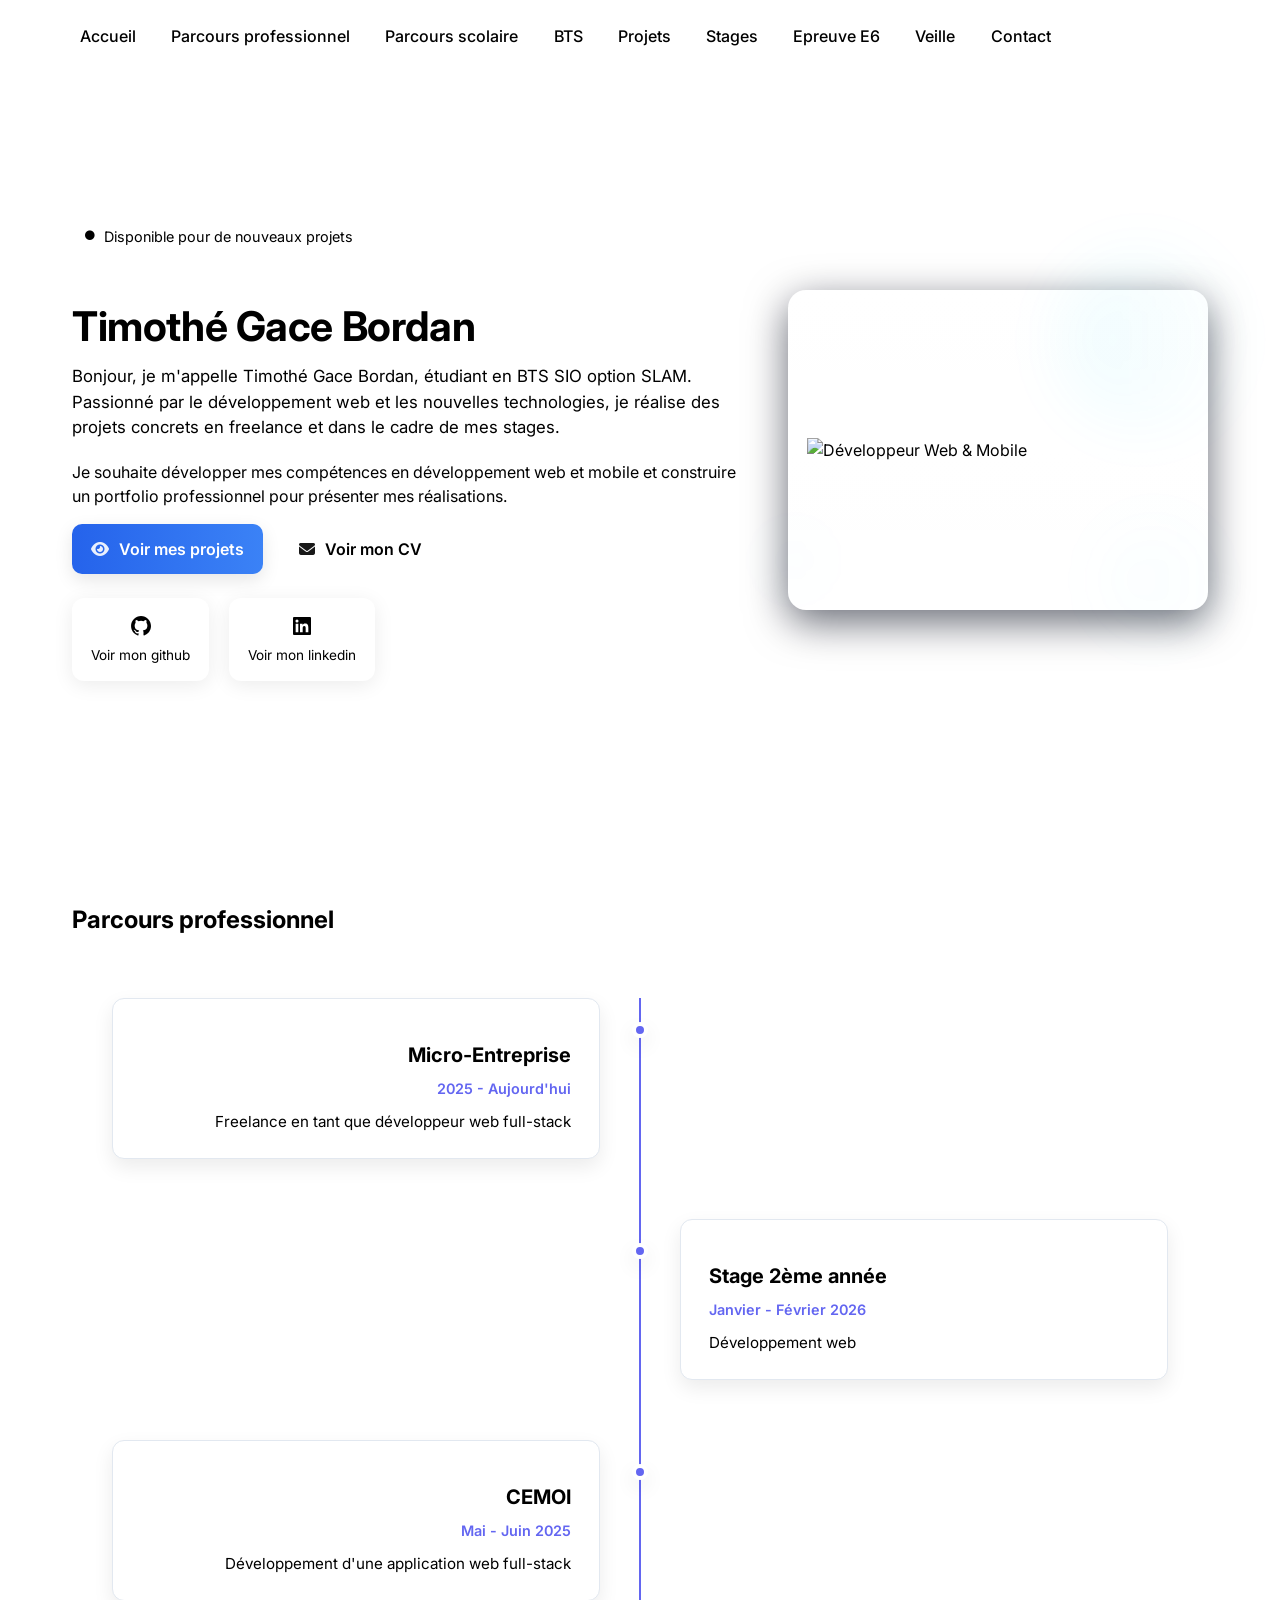
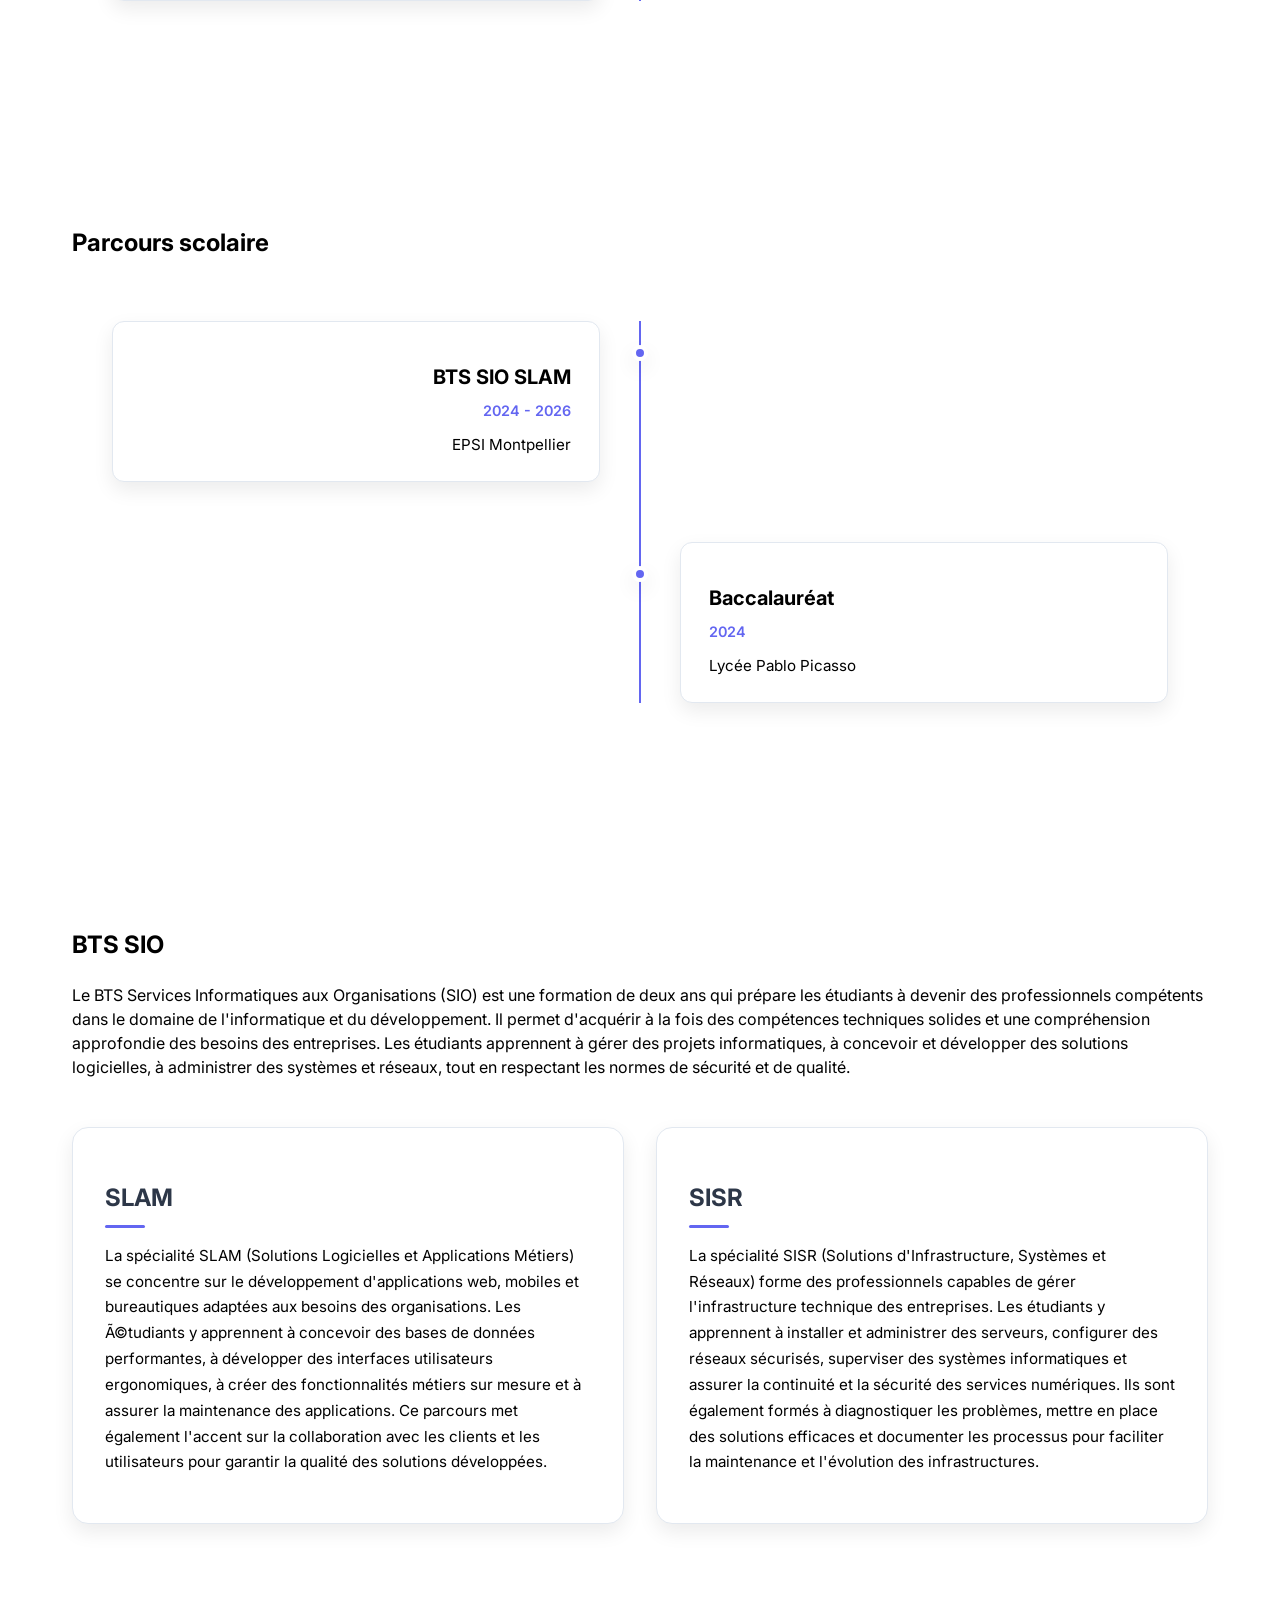
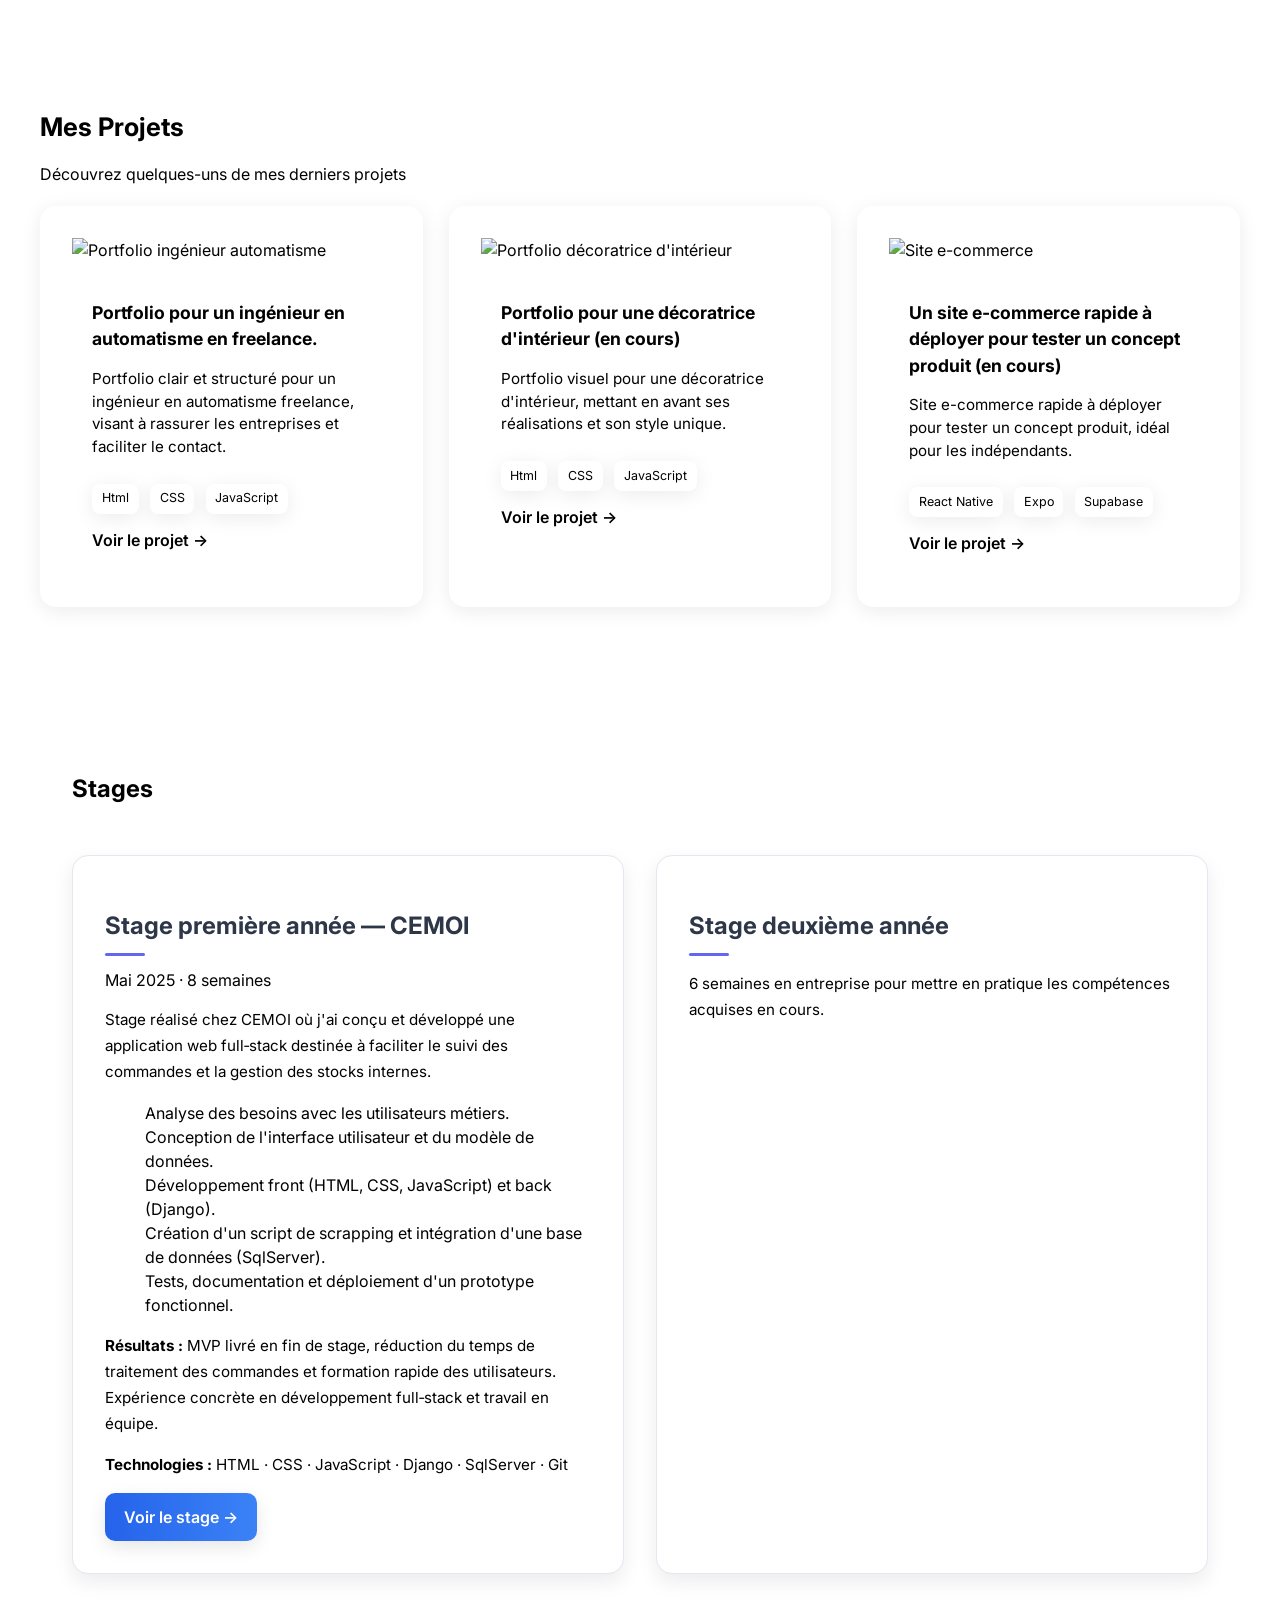
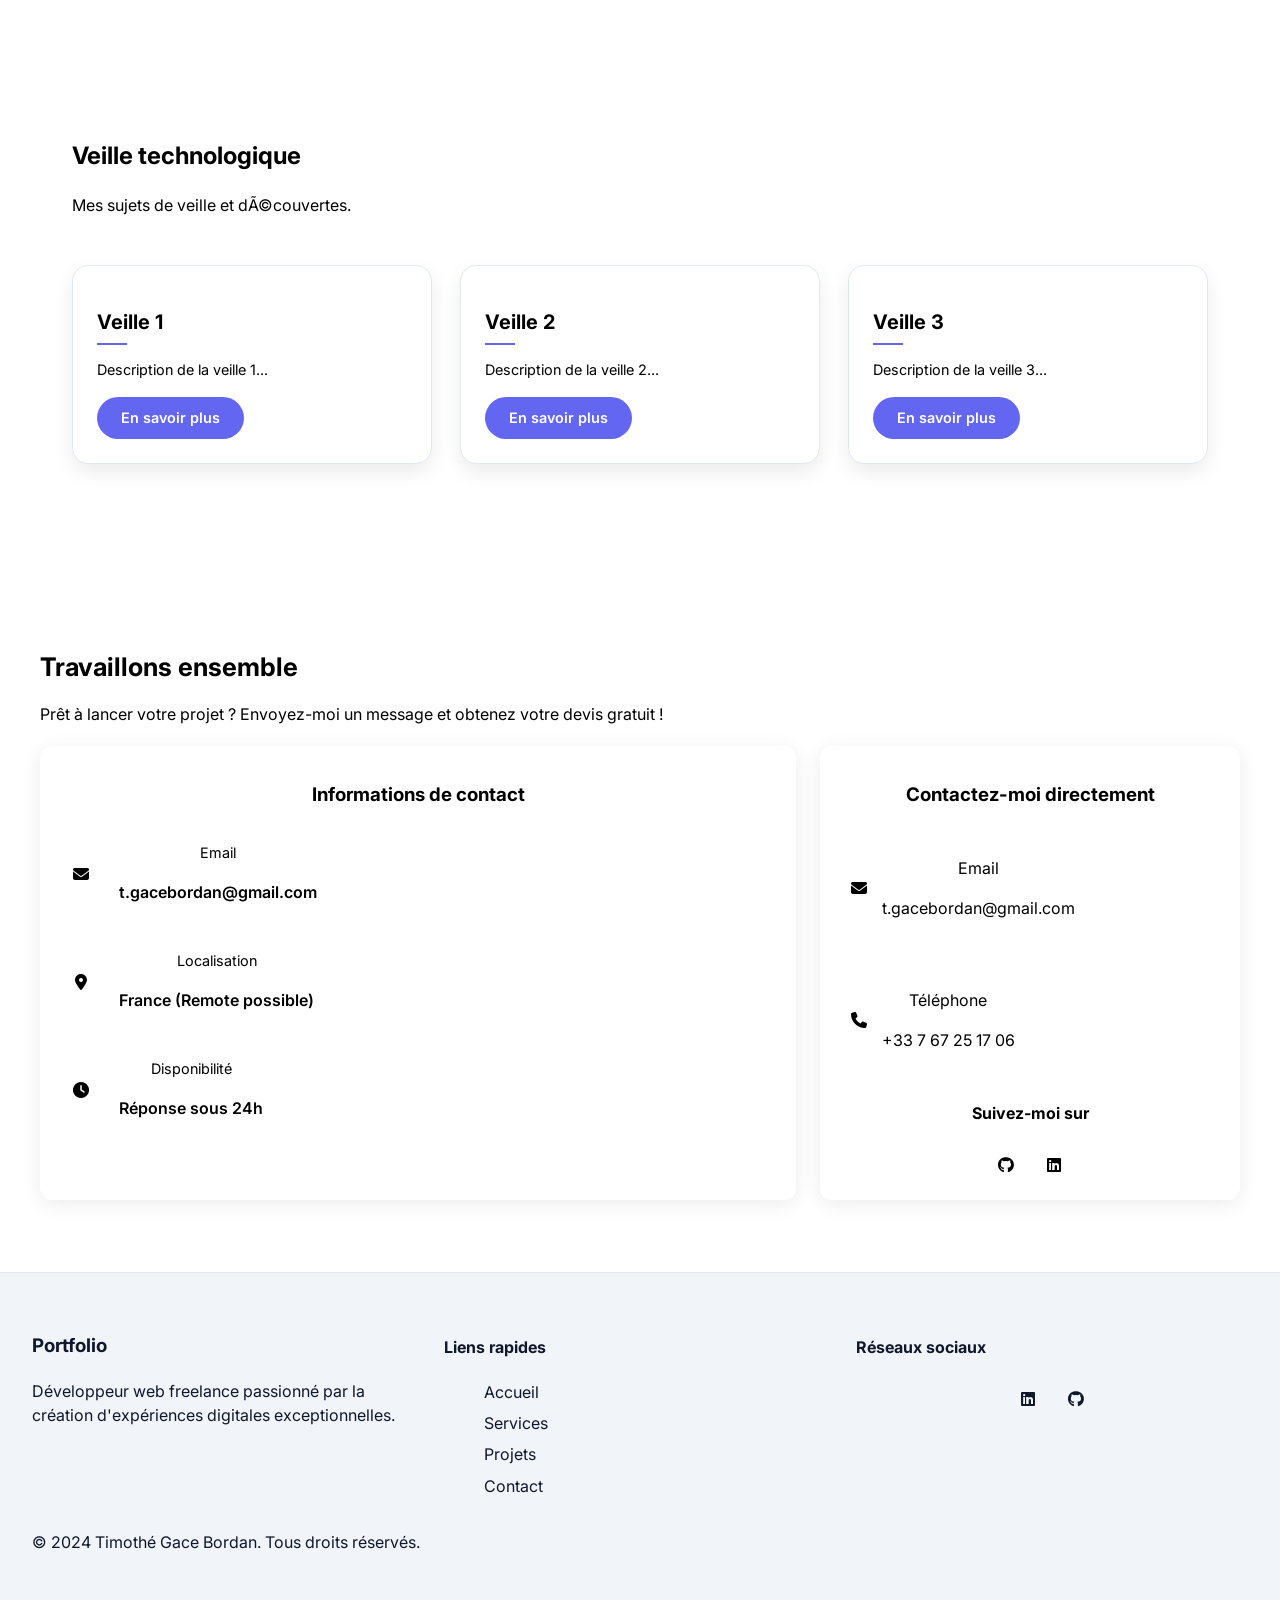
==== commit ba230046: "modifs des choses" ====
--- a/index.html
+++ b/index.html
@@ -1,138 +1,207 @@
 <!DOCTYPE html>
 <html lang="fr">
 <head>
-    <meta charset="UTF-8">
-    <meta name="viewport" content="width=device-width, initial-scale=1.0">
-    <title>Portfolio de [Ton Nom]</title>
-
-    <!-- Lien Google Fonts Inter -->
-    <link href="https://fonts.googleapis.com/css2?family=Inter:wght@400;600;700&display=swap" rel="stylesheet">
-    <!-- Font Awesome -->
-<link rel="stylesheet" href="https://cdnjs.cloudflare.com/ajax/libs/font-awesome/6.5.0/css/all.min.css">
-
-
-    <!-- CSS -->
-    <link rel="stylesheet" href="style.css">
-</head>
-<body>
-    <!-- Navbar fixe -->
-    <header>
-        <nav class="navbar">
-            <div class="container">
-                <a href="#presentation" class="logo">[Ton Nom]</a>
-                
-                <!-- Menu hamburger pour mobile -->
-                <button class="hamburger" id="hamburger">
-                    <span class="hamburger-line"></span>
-                    <span class="hamburger-line"></span>
-                    <span class="hamburger-line"></span>
-                </button>
-                
-                <ul class="nav-links" id="nav-links">
-                    <li><a href="#presentation">Présentation</a></li>
-                    <li><a href="#bts-sio">BTS SIO</a></li>
-                    <li><a href="#parcours-pro">Parcours Pro</a></li>
-                    <li><a href="#parcours-scolaire">Parcours Scolaire</a></li>
-                    <li><a href="#projets">Projets</a></li>
-                    <li><a href="#competences">Compétences</a></li>
-                    <li><a href="#veille">Veille</a></li>
-                    <li><a href="#contact">Contact</a></li>
-                </ul>
-            </div>
-        </nav>
-    </header>
-
-    <main>
-        <!-- Présentation -->
-        <section id="presentation" class="section">
-            <div class="container presentation-grid">
-                <!-- Texte -->
-                <div class="presentation-text">
-                    <h1>Présentation</h1>
-                    <p>Bonjour, je m'appelle [Ton Nom], étudiant en BTS SIO option SLAM. Passionné par le développement web et les nouvelles technologies, je réalise des projets concrets en freelance et dans le cadre de mes stages.</p>
-                    <p>Je souhaite développer mes compétences en développement web et mobile et construire un portfolio professionnel pour présenter mes réalisations.</p>
-                </div>
-        
-                <!-- Image -->
-                <div class="presentation-image">
-                    <img src="chemin/vers/image.jpg" alt="Illustration ou photo de [Ton Nom]">
-                </div>
-            </div>
-        </section>
-        
-
-        <!-- BTS SIO -->
-        <section id="bts-sio" class="section">
-            <div class="container">
-                <h1>BTS SIO</h1>
-                <p>
-                    Le BTS Services Informatiques aux Organisations (SIO) est une formation de deux ans qui prépare les étudiants à devenir des professionnels compétents dans le domaine de l’informatique et du développement. 
-                    Il permet d’acquérir à la fois des compétences techniques solides et une compréhension approfondie des besoins des entreprises. 
-                    Les étudiants apprennent à gérer des projets informatiques, à concevoir et développer des solutions logicielles, à administrer des systèmes et réseaux, tout en respectant les normes de sécurité et de qualité.
-                </p>
-        
-                <div class="bts-cards">
-                    <!-- Carte SLAM -->
-                    <div class="bts-card">
-                        <h2>SLAM</h2>
-                        <p>
-                            La spécialité SLAM (Solutions Logicielles et Applications Métiers) se concentre sur le développement d'applications web, mobiles et bureautiques adaptées aux besoins des organisations. 
-                            Les étudiants y apprennent à concevoir des bases de données performantes, à développer des interfaces utilisateurs ergonomiques, à créer des fonctionnalités métiers sur mesure et à assurer la maintenance des applications. 
-                            Ce parcours met également l’accent sur la collaboration avec les clients et les utilisateurs pour garantir la qualité des solutions développées.
-                        </p>
-                    </div>
-        
-                    <!-- Carte SISR -->
-                    <div class="bts-card">
-                        <h2>SISR</h2>
-                        <p>
-                            La spécialité SISR (Solutions d’Infrastructure, Systèmes et Réseaux) forme des professionnels capables de gérer l’infrastructure technique des entreprises. 
-                            Les étudiants y apprennent à installer et administrer des serveurs, configurer des réseaux sécurisés, superviser des systèmes informatiques et assurer la continuité et la sécurité des services numériques. 
-                            Ils sont également formés à diagnostiquer les problèmes, mettre en place des solutions efficaces et documenter les processus pour faciliter la maintenance et l’évolution des infrastructures.
-                        </p>
-                    </div>
-                </div>
-            </div>
-        </section>
-        
-        
-
-        <!-- Parcours professionnel -->
-        <section id="parcours-pro" class="section">
-            <div class="container">
-                <h1>Parcours professionnel</h1>
-        
-                <div class="timeline">
-                    <!-- Micro-Entreprise -->
-                    <div class="timeline-item left">
-                        <div class="content">
-                            <h2>Micro-Entreprise</h2>
-                            <span class="date">2025 - Aujourd'hui</span>
-                            <p>Freelance en tant que développeur web full-stack</p>
-                        </div>
-                    </div>
-        
-                    <!-- Stage 2ème année -->
-                    <div class="timeline-item right">
-                        <div class="content">
-                            <h2>Stage 2ᵉ année</h2>
-                            <span class="date">Janvier - Février 2026</span>
-                            <p>Développement web</p>
-                        </div>
-                    </div>
-        
-                    <!-- CEMOI -->
-                    <div class="timeline-item left">
-                        <div class="content">
-                            <h2>CEMOI</h2>
-                            <span class="date">Mai - Juin 2025</span>
-                            <p>Développement d'une application web full-stack</p>
-                        </div>
-                    </div>
-                </div>
-            </div>
-        </section>
-        
+    <meta charset="UTF-8" />
+    <meta name="viewport" content="width=device-width, initial-scale=1.0, maximum-scale=5.0, user-scalable=yes" />
+    <meta
+      name="description"
+      content="Développeur Web & Mobile Freelance - Sites web performants et applications sur-mesure pour freelances et PME"
+    />
+    <meta
+      name="keywords"
+      content="développeur web, freelance, timothé gace, timothe gace, développeur freelance, développeur fullstack"
+    />
+    <meta name="author" content="Timothé Gace" />
+    <meta property="og:title" content="Portfolio Freelance - Développeur Web & Mobile" />
+    <meta property="og:description" content="Développeur Web & Mobile Freelance - Sites web performants et applications sur-mesure" />
+    <meta property="og:type" content="website" />
+    <meta property="og:url" content="https://timothegace.vercel.app/" />
+
+    <title>Timothé Gace - BTS SIO</title>
+
+
+
+    <!-- Google Fonts - Inter -->
+    <link rel="preconnect" href="https://fonts.googleapis.com" />
+    <link rel="preconnect" href="https://fonts.gstatic.com" crossorigin />
+    <link
+      href="https://fonts.googleapis.com/css2?family=Inter:wght@300;400;500;600;700&display=swap"
+      rel="stylesheet"
+    />
+    <link rel="preconnect" href="https://fonts.googleapis.com" />
+    <link rel="preconnect" href="https://fonts.gstatic.com" crossorigin />
+    <link
+      href="https://fonts.googleapis.com/css2?family=Libertinus+Math&family=Space+Grotesk:wght@300..700&display=swap"
+      rel="stylesheet"
+    />
+    <link href='https://cdn.boxicons.com/fonts/basic/boxicons.min.css' rel='stylesheet'>
+
+    <!-- Font Awesome pour les icônes -->
+    <link
+      rel="stylesheet"
+      href="https://cdnjs.cloudflare.com/ajax/libs/font-awesome/6.4.0/css/all.min.css"
+    />
+
+    <!-- Custom CSS -->
+    <link rel="stylesheet" href="style.css" />
+
+
+  </head>
+  <body>
+    <!-- Background Pattern -->
+    <div class="fixed inset-0 bg-gradient-to-br from-dark via-dark-light to-dark pointer-events-none"></div>
+    <div class="fixed inset-0 bg-[url('data:image/svg+xml,%3Csvg width="60" height="60" viewBox="0 0 60 60" xmlns="http://www.w3.org/2000/svg"%3E%3Cg fill="none" fill-rule="evenodd"%3E%3Cg fill="%23ffffff" fill-opacity="0.02"%3E%3Ccircle cx="30" cy="30" r="2"/%3E%3C/g%3E%3C/g%3E%3C/svg%3E')] pointer-events-none"></div>
+
+    <!-- Navigation -->
+    <nav id="navbar" class="main-nav">
+      <div class="nav-container">
+        <!-- Desktop Menu -->
+        <div class="desktop-menu">
+          <a href="#home" class="nav-link">Accueil</a>
+          <a href="#parcours-pro" class="nav-link">Parcours professionnel</a>
+          <a href="#parcours-scolaire" class="nav-link">Parcours scolaire</a>
+          <a href="#bts-sio" class="nav-link">BTS</a>
+          <a href="#projects" class="nav-link">Projets</a>
+          <a href="#stages" class="nav-link">Stages</a>
+          <a href="#stages" class="nav-link">Epreuve E6</a>
+          <a href="#about" class="nav-link">Veille</a>
+          <a href="#contact" class="nav-link">Contact</a>
+
+        <!-- Mobile menu button -->
+        <div class="mobile-menu-btn">
+          <button id="mobile-menu-btn" aria-label="Ouvrir le menu de navigation" aria-expanded="false">
+            <i class="fas fa-bars"></i>
+          </button>
+        </div>
+      </div>
+
+		<!-- Mobile Menu -->
+		<div id="mobile-menu" class="mobile-menu">
+			<div class="mobile-menu-links">
+				<a href="#home" class="nav-link">Accueil</a>
+          <a href="#parcours-pro" class="nav-link">Parcours professionnel</a>
+          <a href="#parcours-scolaire" class="nav-link">Parcours scolaire</a>
+          <a href="#bts-sio" class="nav-link">BTS</a>
+          <a href="#projects" class="nav-link">Projets</a>
+          <a href="#stages" class="nav-link">Stages</a>
+          <a href="#stages" class="nav-link">Epreuve E6</a>
+          <a href="#about" class="nav-link">Veille</a>
+          <a href="#contact" class="nav-link">Contact</a>
+			</div>
+		</div>
+	</nav>
+
+    <!-- Hero Section -->
+    <section id="home" class="hero">
+      <div class="hero-container">
+        <div class="hero-content">
+          <!-- Contenu texte -->
+          <div class="hero-text">
+            <div class="hero-intro">
+              <!-- Badge de statut -->
+              <div class="status-badge">
+                <i class="fas fa-circle pulse-icon"></i>
+                Disponible pour de nouveaux projets
+              </div>
+              
+              <!-- Titre principal -->
+              <h1 class="hero-title">
+                Timothé Gace Bordan
+              </h1>
+              
+              <!-- Sous-titre -->
+              <p class="hero-subtitle">
+                Bonjour, je m'appelle Timothé Gace Bordan, étudiant en BTS SIO option SLAM. Passionné par le développement web et les nouvelles technologies, je réalise des projets concrets en freelance et dans le cadre de mes stages.</p>
+                    Je souhaite développer mes compétences en développement web et mobile et construire un portfolio professionnel pour présenter mes réalisations.
+              </p>
+              
+              <!-- Boutons CTA -->
+              <div class="hero-cta">
+                <a href="#projects" class="btn btn-primary">
+                  <i class="fas fa-eye"></i>
+                  Voir mes projets
+                </a>
+                <a href="CV_Gace_Timothe.pdf" class="btn btn-secondary">
+                  <i class="fas fa-envelope"></i>
+                  Voir mon CV
+                </a>
+              </div>
+              
+              <!-- Statistiques rapides -->
+              <div class="stats-container">
+                <a class="stat-item" href="https://github.com/rbeudyev">
+                  <div class="stat-number"><svg  xmlns="http://www.w3.org/2000/svg" width="24" height="24"  
+                    fill="currentColor" viewBox="0 0 24 24" >
+                    <!--Boxicons v3.0 https://boxicons.com | License  https://docs.boxicons.com/free-->
+                    <path fill-rule="evenodd" d="M12.026 2c-5.509 0-9.974 4.465-9.974 9.974 0 4.406 2.857 8.145 6.821 9.465.499.09.679-.217.679-.481 0-.237-.008-.865-.011-1.696-2.775.602-3.361-1.338-3.361-1.338-.452-1.152-1.107-1.459-1.107-1.459-.905-.619.069-.605.069-.605 1.002.07 1.527 1.028 1.527 1.028.89 1.524 2.336 1.084 2.902.829.091-.645.351-1.085.635-1.334-2.214-.251-4.542-1.107-4.542-4.93 0-1.087.389-1.979 1.024-2.675-.101-.253-.446-1.268.099-2.64 0 0 .837-.269 2.742 1.021a9.6 9.6 0 0 1 2.496-.336 9.6 9.6 0 0 1 2.496.336c1.906-1.291 2.742-1.021 2.742-1.021.545 1.372.203 2.387.099 2.64.64.696 1.024 1.587 1.024 2.675 0 3.833-2.33 4.675-4.552 4.922.355.308.675.916.675 1.846 0 1.334-.012 2.41-.012 2.737 0 .267.178.577.687.479C19.146 20.115 22 16.379 22 11.974 22 6.465 17.535 2 12.026 2" clip-rule="evenodd"></path>
+                    </svg></div>
+                  <div class="stat-label" href="">Voir mon github</div>
+                </a>
+                <a class="stat-item" href="https://www.linkedin.com/in/timoth%C3%A9-bordan-48b422337/">
+                  <div class="stat-number"><svg  xmlns="http://www.w3.org/2000/svg" width="24" height="24"  
+                    fill="currentColor" viewBox="0 0 24 24" >
+                    <!--Boxicons v3.0 https://boxicons.com | License  https://docs.boxicons.com/free-->
+                    <path d="M20 3H4a1 1 0 0 0-1 1v16a1 1 0 0 0 1 1h16a1 1 0 0 0 1-1V4a1 1 0 0 0-1-1M8.339 18.337H5.667v-8.59h2.672zM7.003 8.574a1.548 1.548 0 1 1 0-3.096 1.548 1.548 0 0 1 0 3.096m11.335 9.763h-2.669V14.16c0-.996-.018-2.277-1.388-2.277-1.39 0-1.601 1.086-1.601 2.207v4.248h-2.667v-8.59h2.56v1.174h.037c.355-.675 1.227-1.387 2.524-1.387 2.704 0 3.203 1.778 3.203 4.092v4.71z"></path>
+                    </svg></div>
+                  <div class="stat-label">Voir mon linkedin</div>
+                </a>
+              </div>
+            </div>
+          </div>
+          
+          <!-- Image/Illustration -->
+          <div class="hero-image">
+            <div class="image-container">
+              <!-- Placeholder pour image professionnelle avec liquid glass -->
+              <div class="image-placeholder">
+                <img src="assets/undraw_programming_65t2.svg" alt="Développeur Web & Mobile" width="420" height="auto"/>
+              </div>
+              
+              <!-- Éléments décoratifs -->
+              <div class="decorative-circle circle-1"></div>
+              <div class="decorative-circle circle-2"></div>
+              <div class="decorative-circle circle-3"></div>
+            </div>
+          </div>
+        </div>
+      </div>
+    </section>
+
+     <!-- Parcours professionnel -->
+     <section id="parcours-pro" class="section">
+        <div class="container">
+            <h1>Parcours professionnel</h1>
+    
+            <div class="timeline">
+                <!-- Micro-Entreprise -->
+                <div class="timeline-item left">
+                    <div class="content">
+                        <h2>Micro-Entreprise</h2>
+                        <span class="date">2025 - Aujourd'hui</span>
+                        <p>Freelance en tant que développeur web full-stack</p>
+                    </div>
+                </div>
+    
+                <!-- Stage 2ème année -->
+                <div class="timeline-item right">
+                    <div class="content">
+                        <h2>Stage 2ème année</h2>
+                        <span class="date">Janvier - Février 2026</span>
+                        <p>Développement web</p>
+                    </div>
+                </div>
+    
+                <!-- CEMOI -->
+                <div class="timeline-item left">
+                    <div class="content">
+                        <h2>CEMOI</h2>
+                        <span class="date">Mai - Juin 2025</span>
+                        <p>Développement d'une application web full-stack</p>
+                    </div>
+                </div>
+            </div>
+        </div>
+    </section>
 
         <!-- Parcours scolaire -->
         <section id="parcours-scolaire" class="section">
@@ -145,7 +214,7 @@
                         <div class="content">
                             <h2>BTS SIO SLAM</h2>
                             <span class="date">2024 - 2026</span>
-                            <p>[Nom de l'établissement]</p>
+                            <p>EPSI Montpellier</p>
                         </div>
                     </div>
         
@@ -154,7 +223,7 @@
                         <div class="content">
                             <h2>Baccalauréat</h2>
                             <span class="date">2024</span>
-                            <p>[Nom de l'établissement]</p>
+                            <p>Lycée Pablo Picasso</p>
                         </div>
                     </div>
         
@@ -162,150 +231,315 @@
                 </div>
             </div>
         </section>
+    
+         <!-- BTS SIO -->
+         <section id="bts-sio" class="section">
+            <div class="container">
+                <h1>BTS SIO</h1>
+                <p>
+                    Le BTS Services Informatiques aux Organisations (SIO) est une formation de deux ans qui prépare les étudiants à devenir des professionnels compétents dans le domaine de l'informatique et du développement. 
+                    Il permet d'acquérir à la fois des compétences techniques solides et une compréhension approfondie des besoins des entreprises. 
+                        Les étudiants apprennent à gérer des projets informatiques, à concevoir et développer des solutions logicielles, à administrer des systèmes et réseaux, tout en respectant les normes de sécurité et de qualité.
+                </p>
         
-
-        <!-- Projets -->
-        <section id="projets" class="section">
+                <div class="bts-cards">
+                    <!-- Carte SLAM -->
+                    <div class="bts-card">
+                        <h2>SLAM</h2>
+                        <p>
+                            La spécialité SLAM (Solutions Logicielles et Applications Métiers) se concentre sur le développement d'applications web, mobiles et bureautiques adaptées aux besoins des organisations. 
+                            Les Ã©tudiants y apprennent à concevoir des bases de données performantes, à développer des interfaces utilisateurs ergonomiques, à créer des fonctionnalités métiers sur mesure et à assurer la maintenance des applications. 
+                            Ce parcours met également l'accent sur la collaboration avec les clients et les utilisateurs pour garantir la qualité des solutions développées.
+                        </p>
+                    </div>
+        
+                    <!-- Carte SISR -->
+                    <div class="bts-card">
+                        <h2>SISR</h2>
+                        <p>
+                            La spécialité SISR (Solutions d'Infrastructure, Systèmes et Réseaux) forme des professionnels capables de gérer l'infrastructure technique des entreprises. 
+                            Les étudiants y apprennent à installer et administrer des serveurs, configurer des réseaux sécurisés, superviser des systèmes informatiques et assurer la continuité et la sécurité des services numériques. 
+                            Ils sont également formés à diagnostiquer les problèmes, mettre en place des solutions efficaces et documenter les processus pour faciliter la maintenance et l'évolution des infrastructures.
+                        </p>
+                    </div>
+                </div>
+            </div>
+        </section>
+
+    <!-- Projects Section -->
+    <section id="projects" class="section">
+      <div class="section-container">
+        <!-- Section Header -->
+        <div class="section-header">
+          <h2>Mes Projets</h2>
+          <p>Découvrez quelques-uns de mes derniers projets</p>
+        </div>
+
+        <div class="projects-grid">
+          <!-- Project 1 -->
+          <div class="project-card">
+            <div class="project-image">
+              <img src="assets/img.png" alt="Portfolio ingénieur automatisme">
+            </div>
+            <div class="project-content">
+              <h3>Portfolio pour un ingénieur en automatisme en freelance.</h3>
+              <p>Portfolio clair et structuré pour un ingénieur en automatisme freelance, visant à rassurer les entreprises et faciliter le contact.</p>
+              <div class="project-tags">
+                <span class="tag">Html</span>
+                <span class="tag">CSS</span>
+                <span class="tag">JavaScript</span>
+              </div>
+              <a href="https://gga-automatisme.web.app/" class="project-link">
+                Voir le projet →
+              </a>
+            </div>
+          </div>
+
+          <!-- Project 2 -->
+          <div class="project-card">
+            <div class="project-image">
+              <img src="assets/img_1.png" alt="Portfolio décoratrice d'intérieur">
+            </div>
+            <div class="project-content">
+              <h3>Portfolio pour une décoratrice d'intérieur (en cours)</h3>
+              <p>Portfolio visuel pour une décoratrice d'intérieur, mettant en avant ses réalisations et son style unique.</p>
+              <div class="project-tags">
+                <span class="tag">Html</span>
+                <span class="tag">CSS</span>
+                <span class="tag">JavaScript</span>
+              </div>
+              <a href="#" class="project-link">
+                Voir le projet →
+              </a>
+            </div>
+          </div>
+
+          <!-- Project 3 -->
+          <div class="project-card">
+            <div class="project-image">
+              <img src="assets/img_2.png" alt="Site e-commerce">
+            </div>
+            <div class="project-content">
+              <h3>Un site e-commerce rapide à déployer pour tester un concept produit (en cours)</h3>
+              <p>Site e-commerce rapide à déployer pour tester un concept produit, idéal pour les indépendants.</p>
+              <div class="project-tags">
+                <span class="tag">React Native</span>
+                <span class="tag">Expo</span>
+                <span class="tag">Supabase</span>
+              </div>
+              <a href="#" class="project-link">
+                Voir le projet →
+              </a>
+            </div>
+          </div>
+        </div>
+      </div>
+    </section>
+    <!-- Stage -->
+         <section id="stages" class="section">
             <div class="container">
-                <h1>Projets</h1>
-                <p>Mes projets scolaires, stages et personnels.</p>
+                <h1>Stages</h1>
         
-                <div class="projects-grid">
-                    <!-- Carte Projet 1 -->
-                    <div class="project-card">
-                        <h2>Projet 1</h2>
-                        <p>Description du projet...</p>
-                        <p><strong>Technologies :</strong> ...</p>
-                        <a href="#" class="project-link">Voir le projet</a>
-                    </div>
-        
-                    <!-- Carte Projet 2 -->
-                    <div class="project-card">
-                        <h2>Projet 2</h2>
-                        <p>Description du projet...</p>
-                        <p><strong>Technologies :</strong> ...</p>
-                        <a href="#" class="project-link">Voir le projet</a>
-                    </div>
-        
-                    <!-- Carte Projet 3 -->
-                    <div class="project-card">
-                        <h2>Projet 3</h2>
-                        <p>Description du projet...</p>
-                        <p><strong>Technologies :</strong> ...</p>
-                        <a href="#" class="project-link">Voir le projet</a>
+                <div class="bts-cards">
+                    <!-- Stage 1ère année -->
+                    <div class="bts-card">
+                        <h2>Stage première année — CEMOI</h2>
+                        <span class="date">Mai 2025 · 8 semaines</span>
+                        <p>
+                          Stage réalisé chez CEMOI où j'ai conçu et développé une application web full‑stack destinée à faciliter le suivi des commandes et la gestion des stocks internes.
+                        </p>
+                        <ul>
+                            <li>Analyse des besoins avec les utilisateurs métiers.</li>
+                            <li>Conception de l'interface utilisateur et du modèle de données.</li>
+                            <li>Développement front (HTML, CSS, JavaScript) et back (Django).</li>
+                            <li>Création d'un script de scrapping et intégration d'une base de données (SqlServer).</li>
+                            <li>Tests, documentation et déploiement d'un prototype fonctionnel.</li>
+                        </ul>
+                        <p><strong>Résultats :</strong> MVP livré en fin de stage, réduction du temps de traitement des commandes et formation rapide des utilisateurs. Expérience concrète en développement full‑stack et travail en équipe.</p>
+                        <p><strong>Technologies :</strong> HTML · CSS · JavaScript · Django · SqlServer · Git</p>
+
+                        <!-- Bouton d'accès à la page détaillée du stage -->
+                        <div class="card-actions">
+                          <a href="stage1.html" class="btn btn-primary" aria-label="Voir la page du stage CEMOI">Voir le stage →</a>
+                        </div>
+                        </div>
+                    <!-- Stage 2ème année -->
+                    <div class="bts-card">
+                        <h2>Stage deuxième année</h2>
+                        <p>
+                        6 semaines en entreprise pour mettre en pratique les compétences acquises en cours.
+                        </p>
                     </div>
                 </div>
             </div>
         </section>
-        
-
-        <!-- Compétences -->
-        <section id="competences" class="section">
-            <section id="competences" class="section">
-                <div class="container">
-                    <h1>Compétences</h1>
-            
-                    <!-- Compétences techniques avec icônes -->
-                    <h2>Techniques</h2>
-                    <div class="skills-icons">
-                        <!-- Placeholders pour les icônes -->
-                        <div class="skill-icon-placeholder" title="HTML/CSS"></div>
-                        <div class="skill-icon-placeholder" title="JavaScript"></div>
-                        <div class="skill-icon-placeholder" title="PHP/MySQL"></div>
-                        <div class="skill-icon-placeholder" title="Git"></div>
-                        <div class="skill-icon-placeholder" title="Autre compétence"></div>
-                        <!-- Ajoute d'autres icônes ici -->
-                    </div>
-            
-                    <!-- Compétences transversales -->
-                    <h2>Transversales</h2>
-                    <div class="skills-soft">
-                        <span class="badge">Communication</span>
-                        <span class="badge">Travail en équipe</span>
-                        <span class="badge">Gestion de projet</span>
-                        <span class="badge">Créativité</span>
-                    </div>
-                </div>
-            </section>
-            
-            
-        </section>
-
-        <!-- Veille technologique -->
-        <section id="veille" class="section">
-            <div class="container">
-                <h1>Veille technologique</h1>
-                <p>Mes sujets de veille et découvertes.</p>
-        
-                <div class="veille-grid">
-                    <!-- Veille 1 -->
-                    <div class="veille-card">
-                        <h2>Veille 1</h2>
-                        <p>Description de la veille 1...</p>
-                        <a href="#" class="veille-link">En savoir plus</a>
-                    </div>
-        
-                    <!-- Veille 2 -->
-                    <div class="veille-card">
-                        <h2>Veille 2</h2>
-                        <p>Description de la veille 2...</p>
-                        <a href="#" class="veille-link">En savoir plus</a>
-                    </div>
-        
-                    <!-- Veille 3 -->
-                    <div class="veille-card">
-                        <h2>Veille 3</h2>
-                        <p>Description de la veille 3...</p>
-                        <a href="#" class="veille-link">En savoir plus</a>
-                    </div>
-                </div>
-            </div>
-        </section>
-        
-
-        <!-- Contact -->
-        <section id="contact" class="section">
-            <div class="container">
-                <h1>Contact</h1>
-                <p>Pour toute question ou demande, n'hésitez pas à me contacter via ce formulaire.</p>
-        
-                <form id="contact-form">
-                    <div class="form-group">
-                        <label for="name">Nom</label>
-                        <input type="text" id="name" name="name" required>
-                    </div>
-        
-                    <div class="form-group">
-                        <label for="email">Email</label>
-                        <input type="email" id="email" name="email" required>
-                    </div>
-        
-                    <div class="form-group">
-                        <label for="subject">Sujet</label>
-                        <input type="text" id="subject" name="subject" required>
-                    </div>
-        
-                    <div class="form-group">
-                        <label for="message">Message</label>
-                        <textarea id="message" name="message" rows="5" required></textarea>
-                    </div>
-        
-                    <button type="submit">Envoyer</button>
-                    <p id="form-message"></p>
-                </form>
-            </div>
-        </section>
-        
-    </main>
+
+  <!-- Veille technologique -->
+  <section id="veille" class="section">
+    <div class="container">
+        <h1>Veille technologique</h1>
+        <p>Mes sujets de veille et dÃ©couvertes.</p>
+
+        <div class="veille-grid">
+            <!-- Veille 1 -->
+            <div class="veille-card">
+                <h2>Veille 1</h2>
+                <p>Description de la veille 1...</p>
+                <a href="#" class="veille-link">En savoir plus</a>
+            </div>
+
+            <!-- Veille 2 -->
+            <div class="veille-card">
+                <h2>Veille 2</h2>
+                <p>Description de la veille 2...</p>
+                <a href="#" class="veille-link">En savoir plus</a>
+            </div>
+
+            <!-- Veille 3 -->
+            <div class="veille-card">
+                <h2>Veille 3</h2>
+                <p>Description de la veille 3...</p>
+                <a href="#" class="veille-link">En savoir plus</a>
+            </div>
+        </div>
+    </div>
+</section>
+    <!-- Contact Section -->
+    <section id="contact" class="section">
+      <div class="section-container">
+        <!-- Section Header -->
+        <div class="section-header">
+          <h2>Travaillons ensemble</h2>
+          <p>Prêt à lancer votre projet ? Envoyez-moi un message et obtenez votre devis gratuit !</p>
+        </div>
+
+        <div class="contact-container">
+          <!-- Contact Info -->
+          <div class="contact-info">
+            <h3>Informations de contact</h3>
+
+            <div class="contact-details">
+              <div class="contact-item">
+                <div class="contact-icon">
+                  <i class="fas fa-envelope"></i>
+                </div>
+                <div>
+                  <p class="contact-label">Email</p>
+                  <p class="contact-value">t.gacebordan@gmail.com</p>
+                </div>
+              </div>
+
+              <div class="contact-item">
+                <div class="contact-icon">
+                  <i class="fas fa-map-marker-alt"></i>
+                </div>
+                <div>
+                  <p class="contact-label">Localisation</p>
+                  <p class="contact-value">France (Remote possible)</p>
+                </div>
+              </div>
+
+              <div class="contact-item">
+                <div class="contact-icon">
+                  <i class="fas fa-clock"></i>
+                </div>
+                <div>
+                  <p class="contact-label">Disponibilité</p>
+                  <p class="contact-value">Réponse sous 24h</p>
+                </div>
+              </div>
+            </div>
+          </div>
+
+          <!-- Contact Methods -->
+          <div class="contact-methods">
+            <h3>Contactez-moi directement</h3>
+
+            <div class="contact-options">
+              <!-- Email -->
+              <a href="mailto:t.gacebordan@gmail.com" class="contact-option">
+                <div class="option-icon">
+                  <i class="fas fa-envelope"></i>
+                </div>
+                <div>
+                  <p class="option-label">Email</p>
+                  <p class="option-value">t.gacebordan@gmail.com</p>
+                </div>
+              </a>
+
+              <!-- Téléphone -->
+              <a href="tel:+33767251706" class="contact-option">
+                <div class="option-icon">
+                  <i class="fas fa-phone"></i>
+                </div>
+                <div>
+                  <p class="option-label">Téléphone</p>
+                  <p class="option-value">+33 7 67 25 17 06</p>
+                </div>
+              </a>
+            </div>
+
+            <!-- Social Media -->
+            <div class="social-section">
+              <h4>Suivez-moi sur</h4>
+              <div class="social-links">
+                <a href="https://github.com/rbeudyev" class="social-link">
+                  <i class="fab fa-github"></i>
+                </a>
+                <a href="https://www.linkedin.com/in/timoth%C3%A9-bordan-48b422337/" class="social-link">
+                  <i class="fab fa-linkedin"></i>
+                </a>
+              </div>
+            </div>
+          </div>
+        </div>
+      </div>
+    </section>
 
     <!-- Footer -->
-    <footer>
-        <div class="container">
-            <p>&copy; 2025 [Ton Nom]. Tous droits réservés.</p>
-        </div>
+    <footer class="footer">
+    <div class="footer-container">
+        <div class="footer-content">
+        <div class="footer-about">
+            <h3>Portfolio</h3>
+            <p>Développeur web freelance passionné par la création d'expériences digitales exceptionnelles.</p>
+        </div>
+
+        <div class="footer-links">
+            <h4>Liens rapides</h4>
+            <ul class="footer-nav">
+            <li><a href="#home">Accueil</a></li>
+            <li><a href="#services">Services</a></li>
+            <li><a href="#projects">Projets</a></li>
+            <li><a href="#contact">Contact</a></li>
+            </ul>
+        </div>
+
+        <div class="footer-social">
+            <h4>Réseaux sociaux</h4>
+            <div class="social-links">
+            <a href="https://www.linkedin.com/in/timoth%C3%A9-bordan-48b422337/" class="social-link">
+                <i class="fab fa-linkedin"></i>
+            </a>
+            <a href="https://github.com/rbeudyev" class="social-link">
+                <i class="fab fa-github"></i>
+            </a>
+            </div>
+        </div>
+        </div>
+
+        <div class="footer-copyright">
+        <p>© 2024 Timothé Gace Bordan. Tous droits réservés.</p>
+        </div>
+    </div>
     </footer>
 
-    <!-- JS -->
+    <!-- Back to top button -->
+    <button id="back-to-top" class="back-to-top">
+      <i class="fas fa-arrow-up"></i>
+    </button>
+
+    <!-- JavaScript -->
     <script src="script.js"></script>
-</body>
+  </body>
 </html>
--- a/style.css
+++ b/style.css
@@ -1,1355 +1,1326 @@
-/* === RESET CSS DE BASE === */
-* {
-    margin: 0;
-    padding: 0;
-    box-sizing: border-box;
-}
-
-html {
-    scroll-behavior: smooth; /* smooth scroll pour la navbar */
-    font-family: 'Inter', sans-serif;
-}
-
-body {
-    background: #F2F2F2;
-    background-attachment: fixed;
-    color: #2d3748;
-    line-height: 1.6;
-    overflow-x: hidden;
-}
-
-/* === ARRIÈRE-PLAN MODERNE === */
-body::before {
-    content: '';
+/* styles.css
+   Premium dark portfolio
+   Responsive, hover & scroll animations
+*/
+
+/* ===== Variables ===== */
+
+:root {
+    --primary-color: #6366F1;;
+    --primary-dark: #4F46E5;
+    --secondary-color: #A78BFA;;
+    --text-dark: #2D3748;
+    --text-light: #718096;
+    --bg-light: #F7FAFC;
+    --bg-white: #FFFFFF;
+    --border-color: #E2E8F0;
+    --shadow-sm: 0 2px 8px rgba(0, 0, 0, 0.05);
+    --shadow-md: 0 8px 20px rgba(0, 0, 0, 0.08);
+    --shadow-lg: 0 12px 32px rgba(0, 0, 0, 0.12);    
+    --radius-sm: 8px;
+    --radius-md: 12px;
+    --radius-lg: 16px;
+    --transition: all 0.3s cubic-bezier(0.4, 0, 0.2, 1);
+    --radius: 12px;
+    --fw-regular: 400;
+    --fw-medium: 500;
+    --fw-bold: 700;
+    --max-width: 1200px;
+    --container-padding: 2rem;
+}
+  
+  /* Respect reduced motion */
+  @media (prefers-reduced-motion: reduce){
+    * { transition: none !important; animation: none !important; scroll-behavior: auto !important; }
+  }
+  
+  /* ===== Reset ===== */
+  *,
+  *::before,
+  *::after { box-sizing: border-box; }
+  html,body { height:100%; }
+  body{
+    margin:0;
+    font-family: 'Inter', system-ui, -apple-system, "Segoe UI", Roboto, "Helvetica Neue", Arial;
+    color: var(--text);
+    -webkit-font-smoothing:antialiased;
+    -moz-osx-font-smoothing:grayscale;
+    line-height:1.5;
+    -webkit-tap-highlight-color: transparent;
+    scroll-behavior: smooth;
+  }
+  
+  a{
+    color: var(--accent);
+    text-decoration: none;
+  }
+  li{
+    list-style: none;
+  }
+  
+  /* Page container helpers */
+  .container {
+    max-width: var(--max-width);
+    margin: 0 auto;
+    padding: 0 var(--container-padding);
+  }
+  
+  /* Generic small helper */
+  .kicker { color: var(--accent-2); font-weight:var(--fw-medium); font-size:0.9rem; }
+  
+  /* ===== Background pattern (HTML uses fixed layers) ===== */
+  .fixed-bg {
     position: fixed;
+    inset:0;
+    z-index:-2;
+  }
+  
+  /* ===== NAVBAR ===== */
+  .main-nav {
+    position: fixed;
+    color: var(--accent);
+    inset: 0 0 auto 0;
     top: 0;
-    left: 0;
-    width: 100%;
-    height: 100%;
-    background:#F2F2F2;
-    z-index: -1;
-    animation: backgroundShift 20s ease-in-out infinite;
-}
-
-@keyframes backgroundShift {
-    0%, 100% { opacity: 1; }
-    50% { opacity: 0.8; }
-}
-
-/* === CONTAINERS === */
-.container {
-    width: 90%;
-    max-width: 1200px;
+    width:100%;
+    z-index: 999;
+    backdrop-filter: blur(10px);
+    border-bottom: 1px solid rgba(255,255,255,0.04);
+  }
+  
+  .nav-container{
+    max-width: var(--max-width);
     margin: 0 auto;
-    padding: 0 15px;
-}
-
-/* === OPTIMISATIONS MOBILE GLOBALES === */
-@media (max-width: 768px) {
-    .container {
-        width: 95%;
-        padding: 0 10px;
-    }
-    
-    /* Améliorer la lisibilité sur mobile */
-    body {
-        -webkit-text-size-adjust: 100%;
-        -webkit-tap-highlight-color: transparent;
-    }
-    
-    /* Optimiser les interactions tactiles */
-    button, .project-link, .veille-link, .nav-links a {
-        min-height: 44px;
-        min-width: 44px;
-        display: flex;
-        align-items: center;
-        justify-content: center;
-    }
-    
-    /* Améliorer l'espacement */
-    .section {
-        padding: 40px 0;
-    }
-    
-    /* Optimiser les grilles pour mobile */
-    .bts-cards, .projects-grid, .veille-grid {
-        grid-template-columns: 1fr;
-        gap: 15px;
-    }
-}
-
-/* === NAVBAR FIXE MODERNE === */
-.navbar {
-    position: fixed;
-    top: 0;
-    left: 0;
-    width: 100%;
-    background: rgba(255, 255, 255, 0.1);
-    backdrop-filter: blur(20px);
-    border-bottom: 1px solid rgba(255, 255, 255, 0.2);
-    z-index: 1000;
-    transition: all 0.3s ease;
-    box-shadow: 0 8px 32px rgba(0, 0, 0, 0.1);
-}
-
-.navbar .container {
-    display: flex;
-    justify-content: space-between;
-    align-items: center;
-    padding: 15px 0;
-}
-
-.nav-links {
-    list-style: none;
-    display: flex;
-    gap: 20px;
-}
-
-.nav-links a {
+    padding: 1rem var(--container-padding);
+    display:flex;
+    align-items:center;
+    justify-content:space-between;
+    gap: 1rem;
+  }
+  
+  .nav-logo .logo-link{
+    font-weight:700;
+    font-size:1.05rem;
+    letter-spacing:0.2px;
+    color: var(--accent);
+    display:inline-block;
+    padding:0.25rem 0.4rem;
     text-decoration: none;
-    color: #2d3748;
-    font-weight: 600;
-    padding: 8px 16px;
-    border-radius: 20px;
-    transition: all 0.3s ease;
+  }
+  
+  .desktop-menu {
+    display:flex;
+    gap: 1.2rem;
+    align-items:center;
+  }
+  
+  .nav-link{
+    color: var(--text);
+    font-weight: 500;
+    padding:0.5rem;
+    border-radius:8px;
+    transition: color .25s, transform .2s;
+  }
+  
+  .nav-link:hover{
+    color: var(--accent);
+    transform: translateY(-2px);
+  }
+  
+  /* Mobile menu button */
+  .mobile-menu-btn { display:none; }
+  #mobile-menu { display:none; }
+  
+  /* ===== HERO ===== */
+  .hero {
+    padding-top: 90px; /* space for fixed nav */
+    min-height: calc(100vh - 90px);
+    display:flex;
+    align-items:center;
+    width:100%;
+    box-sizing:border-box;
+  }
+  
+  .hero-container {
+    max-width: var(--max-width);
+    margin: 0 auto;
+    padding: 3.5rem var(--container-padding);
+  }
+  
+  .hero-content {
+    display:grid;
+    grid-template-columns: 1fr 420px;
+    gap: 2.5rem;
+    align-items:center;
+  }
+  
+  /* Text column */
+  .hero-text { max-width: 720px; }
+  
+  .status-badge{
+    display:inline-flex;
+    gap:0.6rem;
+    align-items:center;
+    background: linear-gradient(90deg, rgba(255,255,255,0.03), rgba(255,255,255,0.02));
+    padding: 0.45rem 0.8rem;
+    border-radius: 999px;
+    font-size: 0.9rem;
+    color: var(--text);
+    border: 1px solid var(--glass-border);
+    margin-bottom: 1rem;
+  }
+  
+  .pulse-icon{
+    color: var(--accent);
+    font-size: 0.6rem;
+    transform: translateY(-1px);
+    animation: pulse 2s infinite;
+  }
+  
+  /* Hero title */
+  .hero-title{
+    font-size: clamp(1.8rem, 3.2vw, 2.8rem);
+    line-height:1.05;
+    font-weight: var(--fw-bold);
+    margin-bottom: 0.6rem;
+    letter-spacing: -0.01em;
+  }
+  
+  .hero-title .highlight {
+    color: var(--accent);
+    background: linear-gradient(90deg, rgba(0,216,255,0.12), rgba(122,240,255,0.04));
+    padding: 0.1rem 0.4rem;
+    border-radius: 6px;
+  }
+  
+  /* subtitle */
+  .hero-subtitle{
+    color: var(--text);
+    font-size: 1.05rem;
+    margin-bottom: 1.25rem;
+  }
+  
+  /* CTA buttons */
+  .hero-cta { display:flex; gap:1rem; flex-wrap:wrap; margin-bottom:1.5rem; }
+  
+  .btn {
+    display:inline-flex;
+    align-items:center;
+    gap:0.6rem;
+    padding: 0.75rem 1.2rem;
+    border-radius: 10px;
+    font-weight:600;
+    cursor:pointer;
+    border: none;
+    transition: transform .18s ease, box-shadow .18s ease;
+    text-decoration:none;
+  }
+  
+  .btn i { opacity:0.9; }
+  
+  /* primary */
+  .btn-primary {
+    background: linear-gradient(90deg, #2563eb, #3b82f6);
+    color: #ffffff;
+    box-shadow: 0 6px 18px rgba(0,0,0,0.1);
+  }
+  
+  .btn-primary:hover {
+    transform: translateY(-3px) scale(1.02);
+    box-shadow: 0 12px 28px rgba(0,0,0,0.15);
+  }
+  
+  /* secondary */
+  .btn-secondary {
+    background: transparent;
+    border: 1px solid rgba(255,255,255,0.06);
+    color: var(--secondary-text);
+  }
+  
+  .btn-secondary:hover{
+    background: rgba(255,255,255,0.03);
+    transform: translateY(-3px);
+    box-shadow: 0 8px 28px rgba(0,0,0,0.12);
+  }
+  
+  /* Stats */
+  .stats-container{
+    display:flex;
+    gap:1.2rem;
+    margin-top: 1.25rem;
+    align-items:center;
+    flex-wrap:wrap;
+  }
+  
+  .stat-item{
+    background: #ffffff;
+    padding: 1rem 1.2rem;
+    box-shadow: 0 4px 20px rgba(0,0,0,0.08);
+    border-radius: 12px;
+    min-width: 110px;
+    text-align:center;
+  }
+  
+  .stat-number{
+    font-weight:700;
+    font-size:1.05rem;
+    color:var(--text);
+  }
+  
+  .stat-label{
+    font-size:0.85rem;
+    color:var(--text);
+  }
+  
+  /* ===== HERO IMAGE (liquid glass placeholder) ===== */
+  .hero-image .image-container{
+    position:relative;
+    display:flex;
+    justify-content:center;
+    align-items:center;
+  }
+  
+  .image-placeholder{
+    width:100%;
+    max-width:420px;
+    height:320px;
+    border-radius:18px;
+    background: linear-gradient(180deg, rgba(255,255,255,0.02), rgba(255,255,255,0.01));
+    border: 1px solid var(--glass-border);
+    box-shadow: 0 12px 40px rgba(2,6,23,0.6);
+    display:flex;
+    align-items:center;
+    justify-content:center;
+    padding:1.2rem;
+    overflow:hidden;
+    transform: translateZ(0);
+  }
+  
+  /* inner placeholder look */
+  .placeholder-content {
+    width:100%;
+    display:flex;
+    gap:1rem;
+    align-items:center;
+    justify-content:center;
+    flex-direction:column;
+    color: var(--text);
+    opacity: 0.95;
+  }
+  
+  .icon-wrapper{
+    width:72px;
+    height:72px;
+    border-radius:14px;
+    background: linear-gradient(180deg, rgba(255,255,255,0.02), rgba(255,255,255,0.015));
+    display:flex;
+    align-items:center;
+    justify-content:center;
+    font-size:28px;
+    color: var(--accent);
+    border:1px solid rgba(255,255,255,0.03);
+    box-shadow: 0 6px 18px rgba(2,6,23,0.5);
+  }
+  
+  /* decorative circles */
+  .decorative-circle{
+    position:absolute;
+    border-radius: 999px;
+    filter: blur(30px);
+    opacity:0.5;
+    pointer-events:none;
+    transform: translateZ(0);
+  }
+  
+  .circle-1{ width:180px;height:180px; right:-30px; top:-40px; background: linear-gradient(90deg, rgba(0,216,255,0.12), rgba(122,240,255,0.03)); }
+  .circle-2{ width:120px;height:120px; right: -10px; bottom: -30px; background: linear-gradient(90deg, rgba(122,240,255,0.06), rgba(0,216,255,0.03)); }
+  .circle-3{ width:60px;height:60px; left:-20px; bottom:20px; background: linear-gradient(90deg, rgba(0,216,255,0.06), rgba(122,240,255,0.02)); }
+  
+  /* ===== SECTIONS (services, projects, about, contact) ===== */
+  .section {
+    padding: 4.5rem var(--container-padding);
+    box-sizing:border-box;
+  }
+  
+  .section-container { max-width: var(--max-width); margin: 0 auto; }
+  
+  .section-header h2{
+    font-size:1.6rem;
+    margin-bottom: 0.4rem;
+    padding-top: 1.2rem;
+    font-weight:700;
+  }
+  
+  .section-header p { color: var(--text); margin-bottom: 1.25rem; }
+  
+  /* Services grid */
+  .services-grid {
+    display:grid;
+    grid-template-columns: repeat(4, 1fr);
+    gap:1.5rem;
+  }
+  
+  .service-card{
+    padding:1.6rem;
+    background: #ffffff;
+    transition: transform .25s ease, box-shadow .25s ease;
+    min-height: 180px;
+    display:flex;
+    flex-direction:column;
+    padding: 2rem;
+    gap:1rem;
+    border-radius: 16px;
+    box-shadow: 0 4px 20px rgba(0,0,0,0.08);
+  }
+  
+  .service-card:hover{
+    transform: translateY(-8px) scale(1.01);
+    box-shadow: 0 8px 28px rgba(0,0,0,0.12);
+  }
+  
+  .service-icon {
+    font-size: 1.6rem;
+    color: var(--accent);
+  }
+  
+  /* Projects */
+  .projects-grid {
+    display:grid;
+    grid-template-columns: repeat(3, 1fr);
+    gap:1.6rem;
+  }
+  
+  .project-card{
+    border-radius: 16px;
+    padding: 2rem;
+    overflow:hidden;
+    transition: transform .25s ease, box-shadow .25s ease;
+    box-shadow: 0 4px 20px rgba(0,0,0,0.08);
+    background: #ffffff;
+  }
+  
+  .project-card:hover{
+    transform: translateY(-6px);
+    box-shadow: 0 8px 28px rgba(0,0,0,0.12);
+  }
+  
+  .project-image img{ width:100%; height:220px; object-fit:cover; transition: transform .5s ease; }
+  .project-card:hover .project-image img{ transform: scale(1.05) rotate(.5deg); }
+  
+  .project-content { padding:1.25rem; }
+  
+  .project-content h3 { font-size:1.1rem; margin-bottom:0.4rem; }
+  .project-content p { color:var(--text); font-size:0.95rem; }
+  
+  /* tags */
+  .tag {
+    display:inline-block;
+    padding: 0.28rem 0.55rem;
+    border-radius: 8px;
+    font-size: 0.78rem;
+    background: #ffffff;
+    box-shadow: 0 4px 20px rgba(0,0,0,0.08);
+    border: 1px solid rgba(255,255,255,0.03);
+    margin-right:0.45rem;
+    margin-top:0.6rem;
+  }
+  
+  /* PROJECT link */
+  .project-link{
+    display:inline-block;
+    margin-top: 0.9rem;
+    font-weight:600;
+    color:var(--accent-2);
+    text-decoration:none;
+    transition: transform .18s;
+  }
+  .project-link:hover{ transform: translateX(6px); }
+  
+  /* ABOUT */
+  .about-grid{
+    display:grid;
+    grid-template-columns: 1fr 320px;
+    gap:2rem;
+    align-items:start;
+  }
+  
+  .about-content h2 { margin-bottom: 0.6rem; font-size:1.4rem; }
+  .about-content p { color: var(--text); margin-bottom:0.9rem; }
+  
+  /* skills */
+  .skills-grid{
+    display:grid;
+    grid-template-columns: repeat(2, minmax(0,1fr));
+    gap:0.6rem;
+    margin-top: 1rem;
+  }
+  
+  .skill-item{
+    display:flex;
+    gap:0.6rem;
+    align-items:center;
+    color:var(--text);
+    font-weight:500;
+  }
+  
+  /* profile card */
+  .profile-card{
+    background: #ffffff;
+    padding: 1rem 1.2rem;
+    box-shadow: 0 4px 20px rgba(0,0,0,0.08);
+    border-radius: 12px;
+    min-width: 110px;
+    text-align:center;
+  }
+  
+  .profile-image{
+    width:120px;
+    height:120px;
+    margin:0 auto 1rem;
+    display:flex;
+    align-items:center;
+    justify-content:center;
+    border-radius:18px;
+    background: linear-gradient(180deg, rgba(255,255,255,0.015), rgba(255,255,255,0.01));
+    border:1px solid rgba(255,255,255,0.03);
+    font-size:44px;
+    color: var(--text);
+  }
+  /* social links small */
+  .social-links { display:flex; gap:0.6rem; justify-content:center; margin-top:0.6rem; }
+  .social-link{
+    width:38px;
+    height:38px;
+    display:inline-flex;
+    align-items:center;
+    justify-content:center;
+    border-radius:10px;
+    background: rgba(255,255,255,0.02);
+    border:1px solid rgba(255,255,255,0.03);
+    transition: transform .18s ease;
+  }
+  .social-link:hover { transform: translateY(-4px); color:var(--accent); }
+  
+  /* CONTACT */
+  .contact-container{
+    display:grid;
+    grid-template-columns: 1fr 420px;
+    gap:1.5rem;
+  }
+  
+  .contact-info, .contact-methods {
+    background: #ffffff;
+    padding: 1rem 1.2rem;
+    box-shadow: 0 4px 20px rgba(0,0,0,0.08);
+    border-radius: 12px;
+    min-width: 110px;
+    text-align:center;
+  }
+  
+  /* contact items */
+  .contact-item { display:flex; gap:1rem; align-items:center; margin-bottom:1rem; }
+  .contact-icon{
+    width:44px;height:44px;border-radius:10px;display:flex;align-items:center;justify-content:center;
+    background: rgba(255,255,255,0.01); border:1px solid rgba(255,255,255,0.03);
+  }
+  .contact-label{ color:var(--text); font-size:0.9rem; }
+  .contact-value{ font-weight:600; }
+  
+  /* contact options */
+  .contact-options { display:flex; flex-direction:column; gap:0.7rem; }
+  .contact-option{
+    display:flex;
+    gap:0.9rem;
+    align-items:center;
+    padding:0.7rem;
+    border-radius:10px;
+    background: transparent;
+    border:1px solid rgba(255,255,255,0.03);
+    text-decoration:none;
+    color:inherit;
+    transition: transform .18s, background .18s;
+  }
+  .contact-option:hover{ transform: translateY(-4px); background: rgba(255,255,255,0.015); }
+  
+
+/* ==================== TIMELINE ==================== */
+.timeline {
     position: relative;
-    overflow: hidden;
-}
-.nav-links a:hover {
-    color: #2d3748;
-    background: rgba(255, 255, 255, 0.1);
-    transform: translateY(-2px);
-    box-shadow: 0 4px 15px rgba(0, 0, 0, 0.1);
-}
-
-.logo {
-    font-weight: 700;
-    font-size: 1.4rem;
-    background: linear-gradient(135deg, #667eea, #764ba2);
-    -webkit-background-clip: text;
-    -webkit-text-fill-color: transparent;
-    background-clip: text;
-    text-shadow: 0 2px 4px rgba(0, 0, 0, 0.1);
-}
-
-/* === SECTIONS MODERNES === */
-.section {
-    padding: 100px 0;
-    position: relative;
-    background: rgba(255, 255, 255, 0.05);
-    backdrop-filter: blur(10px);
-    border-radius: 20px;
-    margin: 20px 0;
-    box-shadow: 0 8px 32px rgba(0, 0, 0, 0.1);
-    border: 1px solid rgba(255, 255, 255, 0.1);
-}
-
-.section::before {
+    margin: 60px 0;
+}
+
+.timeline::before {
     content: '';
     position: absolute;
+    left: 50%;
     top: 0;
+    bottom: 0;
+    width: 2px;
+    background: var(--primary-color);
+    transform: translateX(-50%);
+}
+
+.timeline-item {
+    position: relative;
+    margin-bottom: 60px;
+    width: 50%;
+    padding: 0 40px;
+}
+
+.timeline-item.left {
     left: 0;
-    right: 0;
-    bottom: 0;
-    background: linear-gradient(135deg, rgba(255, 255, 255, 0.1) 0%, rgba(255, 255, 255, 0.05) 100%);
-    border-radius: 20px;
-    z-index: -1;
-}
-
-/* H1 / H2 MODERNES */
-h1 {
-    font-size: 2.5rem;
-    margin-bottom: 30px;
-    background: linear-gradient(135deg, #667eea, #764ba2);
-    -webkit-background-clip: text;
-    -webkit-text-fill-color: transparent;
-    background-clip: text;
-    text-align: center;
-    font-weight: 700;
-    text-shadow: 0 4px 8px rgba(0, 0, 0, 0.1);
-}
-
-h2 {
-    font-size: 1.8rem;
-    margin-top: 25px;
-    margin-bottom: 15px;
-    color: #4a5568;
-    font-weight: 600;
-    position: relative;
-}
-
-h2::after {
+    text-align: right;
+}
+
+.timeline-item.right {
+    left: 50%;
+    text-align: left;
+}
+
+.timeline-item::before {
     content: '';
     position: absolute;
-    bottom: -5px;
-    left: 0;
-    width: 50px;
-    height: 3px;
-    background: linear-gradient(135deg, #667eea, #764ba2);
-    border-radius: 2px;
-}
-
-/* === FORMULAIRE === */
-form {
-    display: flex;
-    flex-direction: column;
-    gap: 15px;
-    max-width: 500px;
-}
-
-input, textarea {
-    padding: 10px;
-    border: 1px solid #ccc;
-    border-radius: 5px;
-    font-family: 'Inter', sans-serif;
-    font-size: 1rem;
-}
-
-button {
-    padding: 10px 20px;
-    background-color: #007BFF;
-    color: #fff;
-    border: none;
-    border-radius: 5px;
+    top: 24px;
+    width: 16px;
+    height: 16px;
+    background: var(--primary-color);
+    border: 4px solid var(--bg-white);
+    border-radius: 50%;
+    box-shadow: var(--shadow-md);
+}
+
+.timeline-item.left::before {
+    right: -8px;
+}
+
+.timeline-item.right::before {
+    left: -8px;
+}
+
+.timeline-item .content {
+    background: var(--bg-white);
+    padding: 24px 28px;
+    border-radius: var(--radius-md);
+    box-shadow: var(--shadow-md);
+    border: 1px solid var(--border-color);
+}
+
+.timeline-item .content h2 {
+    font-size: 1.25rem;
+    margin-bottom: 8px;
+}
+
+.timeline-item .content .date {
+    display: block;
+    color: var(--primary-color);
     font-weight: 600;
-    cursor: pointer;
-}
-
-button:hover {
-    background-color: #0056b3;
-}
-
-/* === FOOTER MODERNE === */
-footer {
-    background: rgba(255, 255, 255, 0.05);
-    backdrop-filter: blur(20px);
-    padding: 30px 0;
-    text-align: center;
-    border-top: 1px solid rgba(255, 255, 255, 0.1);
-    margin-top: 40px;
+    font-size: 0.9rem;
+    margin-bottom: 12px;
+}
+
+.timeline-item .content p {
+    font-size: 0.95rem;
+    margin: 0;
+}
+
+/* Timeline scolaire */
+.timeline-school {
     position: relative;
-}
-
-footer::before {
+    margin: 60px 0;
+}
+
+.timeline-school::before {
     content: '';
     position: absolute;
+    left: 50%;
     top: 0;
-    left: 0;
-    right: 0;
-    height: 1px;
-    background: linear-gradient(90deg, transparent, rgba(255, 255, 255, 0.3), transparent);
-}
-
-footer p {
-    color: rgba(255, 255, 255, 0.8);
-    font-weight: 500;
-}
-
-/* === RESPONSIVE MOBILE === */
-
-/* Menu hamburger */
-.hamburger {
-    display: none;
-    flex-direction: column;
-    justify-content: space-around;
-    width: 30px;
-    height: 30px;
-    background: transparent;
-    border: none;
-    cursor: pointer;
-    padding: 0;
-    z-index: 1001;
-}
-
-.hamburger-line {
-    width: 100%;
-    height: 3px;
-    background-color: #007BFF;
-    transition: all 0.3s ease;
-    border-radius: 2px;
-}
-
-.hamburger.active .hamburger-line:nth-child(1) {
-    transform: rotate(45deg) translate(6px, 6px);
-}
-
-.hamburger.active .hamburger-line:nth-child(2) {
-    opacity: 0;
-}
-
-.hamburger.active .hamburger-line:nth-child(3) {
-    transform: rotate(-45deg) translate(6px, -6px);
-}
-
-/* Navigation mobile */
-@media (max-width: 768px) {
-    .hamburger {
-        display: flex;
-    }
-    
-    .nav-links {
-        position: fixed;
-        top: 0;
-        right: -100%;
-        width: 80%;
-        max-width: 300px;
-        height: 100vh;
-        background-color: rgba(255, 255, 255, 0.98);
-        backdrop-filter: blur(10px);
-        flex-direction: column;
-        justify-content: center;
-        align-items: center;
-        gap: 30px;
-        transition: right 0.3s ease;
-        z-index: 1000;
-        box-shadow: -5px 0 15px rgba(0, 0, 0, 0.1);
-    }
-    
-    .nav-links.active {
-        right: 0;
-    }
-    
-    .nav-links li {
-        opacity: 0;
-        transform: translateX(50px);
-        transition: all 0.3s ease;
-    }
-    
-    .nav-links.active li {
-        opacity: 1;
-        transform: translateX(0);
-    }
-    
-    .nav-links.active li:nth-child(1) { transition-delay: 0.1s; }
-    .nav-links.active li:nth-child(2) { transition-delay: 0.2s; }
-    .nav-links.active li:nth-child(3) { transition-delay: 0.3s; }
-    .nav-links.active li:nth-child(4) { transition-delay: 0.4s; }
-    .nav-links.active li:nth-child(5) { transition-delay: 0.5s; }
-    .nav-links.active li:nth-child(6) { transition-delay: 0.6s; }
-    .nav-links.active li:nth-child(7) { transition-delay: 0.7s; }
-    .nav-links.active li:nth-child(8) { transition-delay: 0.8s; }
-    
-    .nav-links a {
-        font-size: 1.2rem;
-        font-weight: 600;
-        padding: 10px 20px;
-        border-radius: 25px;
-        transition: all 0.3s ease;
-    }
-    
-    .nav-links a:hover {
-        background-color: #007BFF;
-        color: white;
-        transform: scale(1.05);
-    }
-}
-
-/* === PRESENTATION EN DEUX COLONNES MODERNE === */
-.presentation-grid {
-    display: grid;
-    grid-template-columns: 1fr 1fr;
-    align-items: center;
-    gap: 60px;
-    position: relative;
-}
-
-.presentation-grid::before {
-    content: '';
-    position: absolute;
-    top: -50px;
-    left: -50px;
-    right: -50px;
-    bottom: -50px;
-    background: radial-gradient(circle at 30% 70%, rgba(102, 126, 234, 0.1) 0%, transparent 50%);
-    border-radius: 30px;
-    z-index: -1;
-}
-
-.presentation-text h1 {
-    margin-bottom: 20px;
-}
-
-.presentation-text p {
-    margin-bottom: 15px;
-    font-size: 1rem;
-    line-height: 1.6;
-}
-
-.presentation-image {
-    position: relative;
-}
-
-.presentation-image img {
-    width: 100%;
-    border-radius: 20px;
-    object-fit: cover;
-    box-shadow: 0 20px 40px rgba(0, 0, 0, 0.2);
-    transition: all 0.4s ease;
-}
-
-.presentation-image::before {
-    content: '';
-    position: absolute;
-    top: -10px;
-    left: -10px;
-    right: -10px;
-    bottom: -10px;
-    background: linear-gradient(135deg, #667eea, #764ba2);
-    border-radius: 30px;
-    z-index: -1;
-    opacity: 0.3;
-    filter: blur(20px);
-}
-
-.presentation-image:hover img {
-    transform: scale(1.05) rotate(2deg);
-    box-shadow: 0 30px 60px rgba(0, 0, 0, 0.3);
-}
-
-/* === RESPONSIVE MOBILE OPTIMISÉ === */
-
-/* Breakpoints */
-@media (max-width: 1200px) {
-    .container {
-        width: 95%;
-        padding: 0 20px;
-    }
-}
-
-@media (max-width: 768px) {
-    /* Typographie mobile */
-    html {
-        font-size: 14px;
-    }
-    
-    h1 {
-        font-size: 1.8rem;
-        margin-bottom: 15px;
-    }
-    
-    h2 {
-        font-size: 1.3rem;
-        margin-bottom: 10px;
-    }
-    
-    /* Sections */
-    .section {
-        padding: 60px 0;
-    }
-    
-    /* Présentation */
-    .presentation-grid {
-        grid-template-columns: 1fr;
-        gap: 30px;
-        text-align: center;
-    }
-    
-    .presentation-text {
-        order: 2;
-    }
-    
-    .presentation-image {
-        order: 1;
-    }
-    
-    .presentation-image img {
-        max-height: 250px;
-        width: 100%;
-        object-fit: cover;
-        border-radius: 15px;
-    }
-    
-    .presentation-text p {
-        font-size: 0.95rem;
-        line-height: 1.5;
-        margin-bottom: 12px;
-    }
-}
-
-/* === GRID CARTES BTS SIO === */
+    bottom: 0;
+    width: 2px;
+    background: var(--primary-color);
+    transform: translateX(-50%);
+}
+/* ==================== BTS CARDS ==================== */
 .bts-cards {
     display: grid;
     grid-template-columns: repeat(2, 1fr);
-    gap: 30px;
-    margin-top: 30px;
-}
-
-/* === CARTES MODERNES === */
+    gap: 32px;
+    margin-top: 48px;
+}
+
 .bts-card {
-    background: rgba(255, 255, 255, 0.1);
-    backdrop-filter: blur(20px);
-    padding: 30px;
-    border-radius: 20px;
-    border: 1px solid rgba(255, 255, 255, 0.2);
-    transition: all 0.4s cubic-bezier(0.4, 0, 0.2, 1);
+    background: var(--bg-white);
+    padding: 32px;
+    border-radius: var(--radius-lg);
+    box-shadow: var(--shadow-md);
+    transition: var(--transition);
+    border: 1px solid var(--border-color);
+}
+
+.bts-card:hover {
+    transform: translateY(-8px);
+    box-shadow: var(--shadow-lg);
+}
+
+.bts-card h2 {
+    color: var(--text-dark);
+    font-size: 1.5rem;
+    margin-bottom: 12px;
     position: relative;
-    overflow: hidden;
-    box-shadow: 0 8px 32px rgba(0, 0, 0, 0.1);
-}
-
-.bts-card::before {
-    content: '';
-    position: absolute;
-    top: 0;
-    left: -100%;
-    width: 100%;
-    height: 100%;
-    background: linear-gradient(90deg, transparent, rgba(255, 255, 255, 0.1), transparent);
-    transition: left 0.6s;
-}
-
-.bts-card:hover::before {
-    left: 100%;
-}
-
-.bts-card h2 {
-    color: #4a5568;
-    margin-bottom: 15px;
-    font-weight: 600;
-    position: relative;
+    padding-bottom: 12px;
 }
 
 .bts-card h2::after {
     content: '';
     position: absolute;
-    bottom: -5px;
+    bottom: 0;
+    left: 0;
+    width: 40px;
+    height: 3px;
+    background: var(--primary-color);
+    border-radius: 2px;
+}
+
+.bts-card p {
+    font-size: 0.95rem;
+    line-height: 1.7;
+}
+/* ==================== VEILLE ==================== */
+.veille-grid {
+    display: grid;
+    grid-template-columns: repeat(3, 1fr);
+    gap: 28px;
+    margin-top: 48px;
+}
+
+.veille-card {
+    background: var(--bg-white);
+    border-radius: var(--radius-lg);
+    padding: 24px;
+    box-shadow: var(--shadow-md);
+    transition: var(--transition);
+    border: 1px solid var(--border-color);
+}
+
+.veille-card:hover {
+    transform: translateY(-8px);
+    box-shadow: var(--shadow-lg);
+}
+
+.veille-card h2 {
+    font-size: 1.25rem;
+    margin-bottom: 12px;
+    position: relative;
+    padding-bottom: 8px;
+}
+
+.veille-card h2::after {
+    content: '';
+    position: absolute;
+    bottom: 0;
     left: 0;
     width: 30px;
     height: 2px;
-    background: linear-gradient(135deg, #667eea, #764ba2);
-    border-radius: 1px;
-}
-
-.bts-card p {
-    font-size: 1rem;
-    line-height: 1.7;
-    color: #4a5568;
-}
-
-.bts-card:hover {
-    transform: translateY(-10px) scale(1.02);
-    box-shadow: 0 20px 40px rgba(0, 0, 0, 0.15);
-    border-color: rgba(255, 255, 255, 0.3);
-}
-
-/* === RESPONSIVE MOBILE - CARTES BTS === */
-@media (max-width: 768px) {
-    .bts-cards {
-        grid-template-columns: 1fr;
-        gap: 20px;
-        margin-top: 20px;
-    }
-    
-    .bts-card {
-        padding: 15px;
-        margin-bottom: 15px;
-    }
-    
-    .bts-card h2 {
-        font-size: 1.2rem;
-        margin-bottom: 8px;
-    }
-    
-    .bts-card p {
-        font-size: 0.9rem;
-        line-height: 1.4;
-    }
-}
-
-
-
-/* === TIMELINE VERTICALE === */
-.timeline {
-    position: relative;
-    margin: 50px 0;
-    padding: 0;
-}
-
-/* Ligne centrale */
-.timeline::before {
-    content: '';
-    position: absolute;
-    top: 0;
-    left: 50%;
-    transform: translateX(-50%);
-    width: 4px;
-    height: 100%;
-    background-color: #007BFF; /* couleur d'accent */
-}
-
-/* Items timeline */
-.timeline-item {
-    position: relative;
-    width: 50%;
-    padding: 20px 40px;
-    box-sizing: border-box;
-}
-
-.timeline-item.left {
-    left: 0;
-    text-align: right;
-}
-
-.timeline-item.right {
-    left: 50%;
-    text-align: left;
-}
-
-/* Bulles de contenu modernes */
-.timeline-item .content {
-    background: rgba(255, 255, 255, 0.1);
-    backdrop-filter: blur(20px);
-    padding: 25px 30px;
-    border-radius: 20px;
-    position: relative;
-    border: 1px solid rgba(255, 255, 255, 0.2);
-    box-shadow: 0 8px 32px rgba(0, 0, 0, 0.1);
-    transition: all 0.3s ease;
-}
-
-.timeline-item .content:hover {
-    transform: translateY(-5px);
-    box-shadow: 0 15px 35px rgba(0, 0, 0, 0.15);
-    border-color: rgba(255, 255, 255, 0.3);
-}
-
-/* Ajouter un petit cercle sur la ligne centrale */
-.timeline-item::before {
-    content: '';
-    position: absolute;
-    top: 20px;
-    width: 15px;
-    height: 15px;
-    background-color: #007BFF;
-    border-radius: 50%;
-    z-index: 1;
-}
-
-.timeline-item.left::before {
-    right: -8px;
-}
-
-.timeline-item.right::before {
-    left: -8px;
-}
-
-/* Dates */
-.timeline-item .date {
-    display: block;
+    background: var(--primary-color);
+}
+
+.veille-card p {
     font-size: 0.9rem;
+    margin-bottom: 16px;
+}
+
+.veille-link {
+    display: inline-block;
+    background: var(--primary-color);
+    color: white;
+    text-decoration: none;
+    padding: 10px 24px;
+    border-radius: 50px;
     font-weight: 600;
-    color: #007BFF;
-    margin-bottom: 5px;
-}
-
-/* === RESPONSIVE MOBILE - TIMELINE === */
-@media (max-width: 768px) {
-    .timeline {
-        margin: 30px 0;
-    }
-    
-    .timeline::before {
-        left: 15px;
-        width: 3px;
-    }
-
-    .timeline-item {
-        width: 100%;
-        padding-left: 50px;
-        padding-right: 15px;
-        margin-bottom: 25px;
-        text-align: left !important;
-    }
-
-    .timeline-item.left::before,
-    .timeline-item.right::before {
-        left: 8px;
-        width: 12px;
-        height: 12px;
-    }
-    
-    .timeline-item .content {
-        padding: 12px 15px;
-        font-size: 0.9rem;
-    }
-    
-    .timeline-item h2 {
-        font-size: 1.1rem;
-        margin-bottom: 5px;
-    }
-    
-    .timeline-item .date {
-        font-size: 0.8rem;
-        margin-bottom: 8px;
-    }
-}
-
-/* === TIMELINE PARCOURS SCOLAIRE === */
-.timeline-school {
-    position: relative;
-    margin: 50px 0;
-    padding: 0;
-}
-
-/* Ligne centrale */
-.timeline-school::before {
-    content: '';
-    position: absolute;
-    top: 0;
-    left: 50%;
-    transform: translateX(-50%);
-    width: 4px;
-    height: 100%;
-    background-color: #007BFF;
-}
-
-/* Items timeline */
-.timeline-item {
-    position: relative;
-    width: 50%;
-    padding: 20px 40px;
-    box-sizing: border-box;
-}
-
-.timeline-item.left {
-    left: 0;
-    text-align: right;
-}
-
-.timeline-item.right {
-    left: 50%;
-    text-align: left;
-}
-
-/* Bulles de contenu modernes */
-.timeline-item .content {
-    background: rgba(255, 255, 255, 0.1);
-    backdrop-filter: blur(20px);
-    padding: 25px 30px;
-    border-radius: 20px;
-    position: relative;
-    border: 1px solid rgba(255, 255, 255, 0.2);
-    box-shadow: 0 8px 32px rgba(0, 0, 0, 0.1);
-    transition: all 0.3s ease;
-}
-
-.timeline-item .content:hover {
-    transform: translateY(-5px);
-    box-shadow: 0 15px 35px rgba(0, 0, 0, 0.15);
-    border-color: rgba(255, 255, 255, 0.3);
-}
-
-/* Cercle sur la ligne centrale */
-.timeline-item::before {
-    content: '';
-    position: absolute;
-    top: 20px;
-    width: 15px;
-    height: 15px;
-    background-color: #007BFF;
-    border-radius: 50%;
-    z-index: 1;
-}
-
-.timeline-item.left::before {
-    right: -8px;
-}
-
-.timeline-item.right::before {
-    left: -8px;
-}
-
-/* Dates */
-.timeline-item .date {
-    display: block;
     font-size: 0.9rem;
-    font-weight: 600;
-    color: #007BFF;
-    margin-bottom: 5px;
-}
-
-/* === RESPONSIVE MOBILE - TIMELINE SCOLAIRE === */
-@media (max-width: 768px) {
-    .timeline-school {
-        margin: 30px 0;
-    }
-    
-    .timeline-school::before {
-        left: 15px;
-        width: 3px;
-    }
-
-    .timeline-item {
-        width: 100%;
-        padding-left: 50px;
-        padding-right: 15px;
-        margin-bottom: 25px;
-        text-align: left !important;
-    }
-
-    .timeline-item.left::before,
-    .timeline-item.right::before {
-        left: 8px;
-        width: 12px;
-        height: 12px;
-    }
-}
-
-
-/* === GRID PROJETS === */
-.projects-grid {
-    display: grid;
-    grid-template-columns: repeat(auto-fit, minmax(250px, 1fr));
-    gap: 20px;
-    margin-top: 30px;
-}
-
-/* === CARTES PROJETS MODERNES === */
-.project-card {
-    background: rgba(255, 255, 255, 0.1);
-    backdrop-filter: blur(20px);
-    padding: 30px;
-    border-radius: 20px;
-    border: 1px solid rgba(255, 255, 255, 0.2);
-    transition: all 0.4s cubic-bezier(0.4, 0, 0.2, 1);
-    position: relative;
-    overflow: hidden;
-    box-shadow: 0 8px 32px rgba(0, 0, 0, 0.1);
-}
-
-.project-card::before {
-    content: '';
-    position: absolute;
-    top: 0;
-    left: -100%;
-    width: 100%;
-    height: 100%;
-    background: linear-gradient(90deg, transparent, rgba(255, 255, 255, 0.1), transparent);
-    transition: left 0.6s;
-}
-
-.project-card:hover::before {
-    left: 100%;
-}
-
-.project-card h2 {
-    color: #4a5568;
-    margin-bottom: 15px;
-    font-weight: 600;
-    position: relative;
-}
-
-.project-card h2::after {
-    content: '';
-    position: absolute;
-    bottom: -5px;
-    left: 0;
-    width: 30px;
-    height: 2px;
-    background: linear-gradient(135deg, #667eea, #764ba2);
-    border-radius: 1px;
-}
-
-.project-card p {
-    margin-bottom: 15px;
-    font-size: 0.95rem;
-    color: #4a5568;
-    line-height: 1.6;
-}
-
-.project-link {
-    text-decoration: none;
-    color: #fff;
-    background: linear-gradient(135deg, #667eea, #764ba2);
-    padding: 12px 24px;
-    border-radius: 25px;
-    font-weight: 600;
-    transition: all 0.3s ease;
-    display: inline-block;
-    position: relative;
-    overflow: hidden;
-    box-shadow: 0 4px 15px rgba(102, 126, 234, 0.3);
-}
-
-.project-link::before {
-    content: '';
-    position: absolute;
-    top: 0;
-    left: -100%;
-    width: 100%;
-    height: 100%;
-    background: linear-gradient(90deg, transparent, rgba(255, 255, 255, 0.2), transparent);
-    transition: left 0.5s;
-}
-
-.project-link:hover::before {
-    left: 100%;
-}
-
-.project-link:hover {
+    transition: var(--transition);
+}
+
+.veille-link:hover {
+    background: var(--primary-dark);
     transform: translateY(-2px);
-    box-shadow: 0 8px 25px rgba(102, 126, 234, 0.4);
-}
-
-.project-card:hover {
-    transform: translateY(-10px) scale(1.02);
-    box-shadow: 0 20px 40px rgba(0, 0, 0, 0.15);
-    border-color: rgba(255, 255, 255, 0.3);
-}
-
-/* === COMPETENCES TECHNIQUES === */
-.skills-tech {
-    display: flex;
-    flex-direction: column;
-    gap: 15px;
-    margin-top: 20px;
-}
-
-.skill span {
-    font-weight: 600;
-    margin-bottom: 5px;
-    display: inline-block;
-}
-
-.skill-bar {
-    background-color: #e0e0e0;
-    border-radius: 10px;
-    overflow: hidden;
-    height: 12px;
-}
-
-.skill-level {
-    height: 100%;
-    background-color: #007BFF;
-    border-radius: 10px 0 0 10px;
-}
-
-/* === COMPETENCES TRANSVERSALES / BADGES === */
-/* === COMPETENCES TECHNIQUES SIMPLIFIÉES === */
-.skills-icons {
-    display: flex;
-    flex-wrap: wrap;
-    gap: 20px;
-    margin-top: 20px;
-}
-
-.skill-icon-placeholder {
-    width: 80px;
-    height: 80px;
-    background: rgba(255, 255, 255, 0.1);
-    backdrop-filter: blur(20px);
-    border-radius: 20px;
-    display: flex;
-    align-items: center;
-    justify-content: center;
-    font-size: 2.5rem;
-    color: #4a5568;
-    cursor: default;
-    transition: all 0.4s cubic-bezier(0.4, 0, 0.2, 1);
-    border: 1px solid rgba(255, 255, 255, 0.2);
-    box-shadow: 0 8px 32px rgba(0, 0, 0, 0.1);
-    position: relative;
-    overflow: hidden;
-}
-
-.skill-icon-placeholder::before {
-    content: '';
-    position: absolute;
-    top: 0;
-    left: 0;
-    right: 0;
-    bottom: 0;
-    background: linear-gradient(135deg, rgba(102, 126, 234, 0.1), rgba(118, 75, 162, 0.1));
-    border-radius: 20px;
+}
+
+
+  /* FOOTER */
+  .footer{
+    background: #F1F5F9;
+    color: #0F172A;
+    padding: 2.5rem var(--container-padding);
+    border-top: 1px solid #e2e8f0;
+  }
+  .footer-content{
+    display:grid;
+    grid-template-columns: repeat(3, 1fr);
+    gap:1.25rem;
+  }
+  .footer-about p { color:var(--text); }
+  .footer-nav li { list-style:none; margin-bottom:0.45rem; }
+  .footer a{
+    color: var(--text);
+    text-decoration:none;
+    transition: color .25s;
+  }
+  .footer a:hover { color:var(--accent); }
+  
+  /* back to top */
+  .back-to-top{
+    position:fixed;
+    right:16px;
+    bottom:16px;
+    width:44px;height:44px;border-radius:10px;
+    border:none;
+    background: linear-gradient(90deg, #2563eb, #3b82f6);
+    color: white;
+    box-shadow: 0 8px 22px rgba(37, 99, 235, 0.3);
+    display:flex;align-items:center;justify-content:center;
+    cursor:pointer;
+    transition: all .3s ease;
+    opacity:0;
+    visibility: hidden;
+    z-index: 1000;
+  }
+  .back-to-top:hover { 
+    transform: translateY(-6px); 
+    box-shadow: 0 12px 28px rgba(37, 99, 235, 0.4);
+  }
+  .back-to-top:active {
+    transform: scale(0.95);
+  }
+  
+  /* ===== Animations ===== */
+  @keyframes float {
+    0% { transform: translateY(0px); }
+    50% { transform: translateY(-10px); }
+    100% { transform: translateY(0px); }
+  }
+  @keyframes pulse {
+    0% { transform: scale(0.95); opacity: 0.9; }
+    50% { transform: scale(1.15); opacity: 1; }
+    100% { transform: scale(0.95); opacity: 0.9; }
+  }
+  @keyframes fadeUp {
+    from { opacity:0; transform: translateY(12px); }
+    to { opacity:1; transform: translateY(0); }
+  }
+  
+  /* Utility animation classes for scroll reveal */
+  .reveal {
+    opacity:0;
+    transform: translateY(12px);
+    transition: opacity .6s ease, transform .6s ease;
+    will-change: transform, opacity;
+  }
+  .reveal.is-visible {
+    opacity:1;
+    transform: translateY(0);
+  }
+  
+  /* Slight floating for decorative circles */
+  .circle-1, .circle-2 { animation: float 8s ease-in-out infinite; }
+  
+  /* small motion on sections (stagger via transition-delay inline via JS) */
+  .section .reveal { transition-duration: 600ms; }
+  
+  /* ===== Responsive ===== */
+  
+  /* Large tablets and small desktops */
+  @media (max-width: 1024px){
+    :root {
+      --container-padding: 1.5rem;
+    }
+    
+    .hero-content { 
+      grid-template-columns: 1fr 360px; 
+      gap: 2rem;
+    }
+    
+    .projects-grid, .services-grid { 
+      grid-template-columns: repeat(2, 1fr); 
+    }
+    
+    .services-grid { 
+      gap: 1.2rem;
+    }
+    
+    .projects-grid .project-image img { 
+      height: 180px; 
+      object-fit: cover; 
+    }
+    
+    .about-grid { 
+      grid-template-columns: 1fr; 
+      gap: 2.5rem;
+    }
+    
+    .contact-container { 
+      grid-template-columns: 1fr; 
+      gap: 2rem;
+    }
+    
+    .profile-card { 
+      margin-top: 1.5rem;
+      max-width: 400px;
+      margin-left: auto;
+      margin-right: auto;
+    }
+    
+    .stats-container {
+      justify-content: center;
+    }
+  }
+  
+  /* Tablets and mobile landscape */
+  @media (max-width: 820px){
+    :root {
+      --container-padding: 1.2rem;
+    }
+    
+    .desktop-menu { 
+      display: none; 
+    }
+    
+    /* Mobile menu button */
+    .mobile-menu-btn {
+      display: block;
+      position: relative;
+      z-index: 50;
+    }
+  
+    .mobile-menu-btn button {
+      background: transparent;
+      border: none;
+      color: var(--text);
+      font-size: 1.4rem;
+      padding: 0.5rem;
+      cursor: pointer;
+      border-radius: 8px;
+      transition: background 0.2s ease;
+    }
+    
+    .mobile-menu-btn button:hover {
+      background: rgba(255, 255, 255, 0.05);
+    }
+  
+    /* Mobile menu */
+    #mobile-menu { 
+      display: none;
+      position: absolute; 
+      top: 100%; 
+      right: 0;
+      left: 0;
+      background: rgba(255, 255, 255, 0.95);
+      backdrop-filter: blur(10px);
+      border-radius: 0 0 12px 12px; 
+      padding: 1.5rem; 
+      border: 1px solid var(--glass-border); 
+      box-shadow: 0 8px 32px rgba(0, 0, 0, 0.1);
+      z-index: 45;
+      margin: 0 1rem;
+    }
+  
+    /* Mobile menu active */
+    #mobile-menu.active { 
+      display: block;
+      animation: fadeDown 0.3s ease; 
+    }
+  
+    /* Mobile menu links container */
+    .mobile-menu-links { 
+      display: flex; 
+      flex-direction: column; 
+      gap: 0.5rem; 
+    }
+  
+    /* Mobile menu links */
+    .mobile-nav-link { 
+      color: var(--text); 
+      padding: 0.8rem 1rem; 
+      border-radius: 8px; 
+      text-decoration: none;
+      font-weight: 500;
+      transition: all 0.2s ease;
+      display: block;
+    }
+  
+    .mobile-nav-link:hover { 
+      color: var(--accent); 
+      background: rgba(37, 99, 235, 0.1);
+      transform: translateX(4px);
+    }
+    
+    /* Hero section adjustments */
+    .hero-content { 
+      grid-template-columns: 1fr; 
+      gap: 2.5rem; 
+      text-align: center;
+    }
+    
+    .hero-image { 
+      order: -1;
+      max-width: 400px;
+      margin: 0 auto;
+    }
+    
+    .hero-cta {
+      justify-content: center;
+      flex-direction: column;
+      align-items: center;
+      gap: 1rem;
+    }
+    
+    .btn {
+      width: 100%;
+      max-width: 280px;
+      justify-content: center;
+    }
+    
+    .stats-container {
+      justify-content: center;
+      gap: 1rem;
+    }
+    
+    .stat-item {
+      flex: 1;
+      min-width: 120px;
+    }
+    
+    /* Services and projects grid */
+    .services-grid {
+      grid-template-columns: repeat(2, 1fr);
+      gap: 1rem;
+    }
+    
+    .projects-grid {
+      grid-template-columns: 1fr;
+      gap: 1.5rem;
+    }
+    
+    .project-image img {
+      height: 200px;
+    }
+    
+    /* About section */
+    .about-grid {
+      grid-template-columns: 1fr;
+      gap: 2rem;
+    }
+    
+    .skills-grid {
+      grid-template-columns: 1fr;
+      gap: 0.8rem;
+    }
+    
+    /* Contact section */
+    .contact-container {
+      grid-template-columns: 1fr;
+      gap: 2rem;
+    }
+    
+    .contact-options {
+      gap: 1rem;
+    }
+    
+    /* Footer */
+    .footer-content {
+      grid-template-columns: 1fr;
+      gap: 2rem;
+      text-align: center;
+    }
+  }
+  
+  /* Mobile phones */
+  @media (max-width: 520px){
+    :root {
+      --container-padding: 1rem;
+    }
+    
+    /* Navigation */
+    .nav-container { 
+      padding: 0.8rem 1rem; 
+    }
+    
+    .nav-logo .logo-link {
+      font-size: 1rem;
+    }
+    
+    /* Hero section */
+    .hero {
+      padding-top: 80px;
+      min-height: calc(100vh - 80px);
+    }
+    
+    .hero-container { 
+      padding: 2rem 1rem; 
+    }
+    
+    .hero-title { 
+      font-size: 1.8rem;
+      line-height: 1.1;
+    }
+    
+    .hero-subtitle {
+      font-size: 1rem;
+    }
+    
+    .image-placeholder { 
+      height: 240px;
+      max-width: 100%;
+    }
+    
+    .image-placeholder img {
+      max-width: 100%;
+      height: auto;
+    }
+    
+    /* Stats */
+    .stats-container {
+      flex-direction: column;
+      gap: 0.8rem;
+    }
+    
+    .stat-item {
+      width: 100%;
+      max-width: 200px;
+      margin: 0 auto;
+    }
+    
+    /* Services and projects */
+    .services-grid, .projects-grid { 
+      grid-template-columns: 1fr; 
+      gap: 1.2rem;
+    }
+    
+    .service-card {
+      padding: 1.5rem;
+      min-height: auto;
+    }
+    
+    .project-card {
+      padding: 1.5rem;
+    }
+    
+    .project-image img {
+      height: 180px;
+    }
+    
+    /* About section */
+    .about-content h2 {
+      font-size: 1.3rem;
+    }
+    
+    .profile-card {
+      padding: 1.5rem;
+    }
+    
+    .profile-image {
+      width: 100px;
+      height: 100px;
+    }
+    
+    /* Contact section */
+    .contact-info, .contact-methods {
+      padding: 1.5rem;
+    }
+    
+    .contact-item {
+      flex-direction: column;
+      text-align: center;
+      gap: 0.5rem;
+    }
+    
+    .contact-option {
+      padding: 1rem;
+    }
+    
+    /* Buttons */
+    .btn {
+      padding: 0.8rem 1.5rem;
+      font-size: 0.95rem;
+    }
+    
+    /* Sections */
+    .section {
+      padding: 3rem 1rem;
+    }
+    
+    .section-header h2 {
+      font-size: 1.4rem;
+    }
+    
+    /* Footer */
+    .footer {
+      padding: 2rem 1rem;
+    }
+    
+    /* Back to top button */
+    .back-to-top {
+      width: 40px;
+      height: 40px;
+      right: 12px;
+      bottom: 12px;
+    }
+  }
+  
+  /* ===== Mobile-specific animations ===== */
+  @keyframes fadeDown {
+    from { 
+      opacity: 0; 
+      transform: translateY(-12px); 
+    }
+    to { 
+      opacity: 1; 
+      transform: translateY(0); 
+    }
+  }
+  
+  @keyframes slideInUp {
+    from {
+      opacity: 0;
+      transform: translateY(20px);
+    }
+    to {
+      opacity: 1;
+      transform: translateY(0);
+    }
+  }
+  
+  /* Mobile touch feedback and optimizations */
+  @media (hover: none) and (pointer: coarse) {
+    .btn:active {
+      transform: scale(0.98);
+    }
+    
+    .service-card:active,
+    .project-card:active {
+      transform: scale(0.98);
+    }
+    
+    .mobile-nav-link:active {
+      background: rgba(37, 99, 235, 0.2);
+    }
+    
+    /* Disable hover effects on touch devices */
+    .btn:hover,
+    .service-card:hover,
+    .project-card:hover,
+    .nav-link:hover {
+      transform: none;
+    }
+  }
+  
+  /* Mobile-specific improvements */
+  @media (max-width: 768px) {
+    /* Improve touch targets */
+    .btn {
+      min-height: 44px;
+      min-width: 44px;
+    }
+    
+    .mobile-nav-link {
+      min-height: 44px;
+      display: flex;
+      align-items: center;
+    }
+    
+    .social-link {
+      min-width: 44px;
+      min-height: 44px;
+    }
+    
+    /* Optimize scrolling performance */
+    .hero,
+    .section {
+      -webkit-overflow-scrolling: touch;
+    }
+    
+    /* Reduce motion for better performance */
+    .decorative-circle {
+      animation: none;
+    }
+    
+    /* Optimize images */
+    .project-image img,
+    .image-placeholder img {
+      will-change: auto;
+    }
+    
+    /* Better spacing for mobile */
+    .hero-cta {
+      margin-bottom: 2rem;
+    }
+    
+    .stats-container {
+      margin-top: 2rem;
+    }
+    
+    /* Improve readability */
+    .hero-subtitle {
+      line-height: 1.6;
+    }
+    
+    .service-card p,
+    .project-content p {
+      line-height: 1.6;
+    }
+    
+    /* Mobile menu improvements */
+    #mobile-menu {
+      backdrop-filter: blur(20px);
+      -webkit-backdrop-filter: blur(20px);
+    }
+    
+    /* Better focus states for accessibility */
+    .btn:focus,
+    .mobile-nav-link:focus,
+    .social-link:focus {
+      outline: 2px solid var(--accent);
+      outline-offset: 2px;
+    }
+    
+    /* Improve text contrast on mobile */
+    .hero-subtitle,
+    .service-card p,
+    .project-content p {
+      color: var(--text);
+    }
+    
+    /* Optimize card shadows for mobile */
+    .service-card,
+    .project-card,
+    .contact-info,
+    .contact-methods {
+      box-shadow: 0 2px 12px rgba(0, 0, 0, 0.08);
+    }
+    
+    /* Better mobile navigation */
+    .main-nav {
+      backdrop-filter: blur(20px);
+      -webkit-backdrop-filter: blur(20px);
+    }
+  }
+  
+  
+  .service-card,
+  .project-card,
+  .about-content {
     opacity: 0;
-    transition: opacity 0.3s;
-}
-
-.skill-icon-placeholder:hover::before {
-    opacity: 1;
-}
-
-.skill-icon-placeholder:hover {
-    transform: scale(1.15) rotate(5deg);
-    background: rgba(255, 255, 255, 0.2);
-    border-color: rgba(255, 255, 255, 0.3);
-    box-shadow: 0 15px 35px rgba(0, 0, 0, 0.2);
-    color: #667eea;
-}
-
-/* === GRID VEILLE === */
-.veille-grid {
-    display: grid;
-    grid-template-columns: repeat(auto-fit, minmax(250px, 1fr));
-    gap: 20px;
-    margin-top: 30px;
-}
-
-/* === CARTES VEILLE MODERNES === */
-.veille-card {
-    background: rgba(255, 255, 255, 0.1);
-    backdrop-filter: blur(20px);
-    padding: 30px;
-    border-radius: 20px;
-    border: 1px solid rgba(255, 255, 255, 0.2);
-    transition: all 0.4s cubic-bezier(0.4, 0, 0.2, 1);
-    position: relative;
-    overflow: hidden;
-    box-shadow: 0 8px 32px rgba(0, 0, 0, 0.1);
-}
-
-.veille-card::before {
-    content: '';
-    position: absolute;
-    top: 0;
-    left: -100%;
-    width: 100%;
-    height: 100%;
-    background: linear-gradient(90deg, transparent, rgba(255, 255, 255, 0.1), transparent);
-    transition: left 0.6s;
-}
-
-.veille-card:hover::before {
-    left: 100%;
-}
-
-.veille-card h2 {
-    color: #4a5568;
-    margin-bottom: 15px;
-    font-weight: 600;
-    position: relative;
-}
-
-.veille-card h2::after {
-    content: '';
-    position: absolute;
-    bottom: -5px;
-    left: 0;
-    width: 30px;
-    height: 2px;
-    background: linear-gradient(135deg, #667eea, #764ba2);
-    border-radius: 1px;
-}
-
-.veille-card p {
-    margin-bottom: 15px;
-    font-size: 0.95rem;
-    color: #4a5568;
-    line-height: 1.6;
-}
-
-.veille-link {
-    text-decoration: none;
-    color: #fff;
-    background: linear-gradient(135deg, #667eea, #764ba2);
-    padding: 12px 24px;
-    border-radius: 25px;
-    font-weight: 600;
-    transition: all 0.3s ease;
-    display: inline-block;
-    position: relative;
-    overflow: hidden;
-    box-shadow: 0 4px 15px rgba(102, 126, 234, 0.3);
-}
-
-.veille-link::before {
-    content: '';
-    position: absolute;
-    top: 0;
-    left: -100%;
-    width: 100%;
-    height: 100%;
-    background: linear-gradient(90deg, transparent, rgba(255, 255, 255, 0.2), transparent);
-    transition: left 0.5s;
-}
-
-.veille-link:hover::before {
-    left: 100%;
-}
-
-.veille-link:hover {
-    transform: translateY(-2px);
-    box-shadow: 0 8px 25px rgba(102, 126, 234, 0.4);
-}
-
-.veille-card:hover {
-    transform: translateY(-10px) scale(1.02);
-    box-shadow: 0 20px 40px rgba(0, 0, 0, 0.15);
-    border-color: rgba(255, 255, 255, 0.3);
-}
-
-/* === FORMULAIRE CONTACT MODERNE === */
-#contact-form {
-    display: flex;
-    flex-direction: column;
-    gap: 20px;
-    margin-top: 30px;
-    background: rgba(255, 255, 255, 0.05);
-    backdrop-filter: blur(20px);
-    padding: 40px;
-    border-radius: 20px;
-    border: 1px solid rgba(255, 255, 255, 0.9);
-    box-shadow: 0 8px 32px rgba(0, 0, 0, 0.1);
-}
-
-.form-group {
-    display: flex;
-    flex-direction: column;
-    position: relative;
-}
-
-.form-group label {
-    margin-bottom: 8px;
-    font-weight: 600;
-    color: #4a5568;
-    font-size: 0.95rem;
-}
-
-.form-group input,
-.form-group textarea {
-    padding: 15px 20px;
-    border: 2px solid rgba(255, 255, 255, 0.9);
-    border-radius: 15px;
-    font-size: 1rem;
-    background: rgba(255, 255, 255, 0.7);
-    backdrop-filter: blur(10px);
-    color: #4a5568;
-    transition: all 0.3s ease;
-    font-family: 'Inter', sans-serif;
-}
-
-.form-group input:focus,
-.form-group textarea:focus {
-    outline: none;
-    border-color: #667eea;
-    background: rgba(255, 255, 255, 0.15);
-    box-shadow: 0 0 20px rgba(102, 126, 234, 0.2);
-    transform: translateY(-2px);
-}
-
-.form-group input::placeholder,
-.form-group textarea::placeholder {
-    color: rgba(74, 85, 104, 0.6);
-}
-
-button[type="submit"] {
-    background: linear-gradient(135deg, #667eea, #764ba2);
-    color: #fff;
-    padding: 15px 30px;
-    border: none;
-    border-radius: 25px;
-    font-size: 1rem;
-    font-weight: 600;
-    cursor: pointer;
-    transition: all 0.3s ease;
-    position: relative;
-    overflow: hidden;
-    box-shadow: 0 8px 25px rgba(102, 126, 234, 0.3);
-    margin-top: 10px;
-}
-
-button[type="submit"]::before {
-    content: '';
-    position: absolute;
-    top: 0;
-    left: -100%;
-    width: 100%;
-    height: 100%;
-    background: linear-gradient(90deg, transparent, rgba(255, 255, 255, 0.2), transparent);
-    transition: left 0.5s;
-}
-
-button[type="submit"]:hover::before {
-    left: 100%;
-}
-
-button[type="submit"]:hover {
-    transform: translateY(-3px);
-    box-shadow: 0 12px 35px rgba(102, 126, 234, 0.4);
-}
-
-#form-message {
-    margin-top: 10px;
-    font-weight: 600;
-}
-
-/* ===== ANIMATIONS DE SCROLL ET D'APPARITION ===== */
-
-/* Animations de base */
-.animate-section {
-    opacity: 0;
-    transform: translateY(50px);
-    transition: all 0.8s cubic-bezier(0.4, 0, 0.2, 1);
-}
-
-.animate-section.animate-in {
+    transform: translateY(30px);
+    transition: opacity 0.6s ease, transform 0.6s ease;
+  }
+  
+  .service-card.active,
+  .project-card.active,
+  .about-content.active {
     opacity: 1;
     transform: translateY(0);
-}
-
-.animate-child {
-    opacity: 0;
-    transform: translateY(30px);
-    transition: all 0.6s cubic-bezier(0.4, 0, 0.2, 1);
-}
-
-.animate-child.animate-in {
-    opacity: 1;
-    transform: translateY(0);
-}
-
-/* Animation de la navbar */
-.navbar {
-    transition: all 0.3s ease;
-}
-
-.navbar-scrolled {
-    background-color: #2d3748;
-    backdrop-filter: blur(10px);
-    box-shadow: 0 2px 20px rgba(0, 0, 0, 0.1);
-}
-
-/* Animation des cartes améliorée */
-.bts-card, .project-card, .veille-card {
-    transition: all 0.3s cubic-bezier(0.4, 0, 0.2, 1);
-    transform: translateY(0);
-}
-
-.bts-card:hover, .project-card:hover, .veille-card:hover {
-    transform: translateY(-10px) scale(1.02);
-    box-shadow: 0 20px 40px rgba(0, 123, 255, 0.15);
-}
-
-/* Animation des icônes de compétences */
-.skill-icon-placeholder {
-    transition: all 0.3s cubic-bezier(0.4, 0, 0.2, 1);
-}
-
-.skill-icon-placeholder:hover {
-    transform: scale(1.2) rotate(5deg);
-    background: linear-gradient(135deg, #007BFF, #0056b3);
-    color: #2d3748;
-}
-
-/* Animation des inputs */
-#contact-form input, #contact-form textarea {
-    transition: all 0.3s ease;
-}
-
-#contact-form input:focus, #contact-form textarea:focus {
-    transform: scale(1.02);
-    border-color: #007BFF;
-    box-shadow: 0 0 10px rgba(0, 123, 255, 0.2);
-}
-
-/* Animation des liens de navigation */
-.nav-links a {
-    position: relative;
-    transition: all 0.3s ease;
-}
-
-.nav-links a::after {
-    content: '';
-    position: absolute;
-    bottom: -5px;
-    left: 0;
-    width: 0;
-    height: 2px;
-    background-color: #007BFF;
-    transition: width 0.3s ease;
-}
-
-.nav-links a:hover::after {
-    width: 100%;
-}
-
-/* Animation des particules */
-@keyframes float {
-    0%, 100% { 
-        transform: translateY(0px) rotate(0deg); 
-    }
-    50% { 
-        transform: translateY(-20px) rotate(180deg); 
-    }
-}
-
-/* Animation de pulsation pour les éléments importants */
-@keyframes pulse {
-    0% { transform: scale(1); }
-    50% { transform: scale(1.05); }
-    100% { transform: scale(1); }
-}
-
-.pulse-animation {
-    animation: pulse 2s infinite;
-}
-
-/* Animation de glissement pour les sections */
-@keyframes slideInFromLeft {
-    from { 
-        transform: translateX(-100%); 
-        opacity: 0; 
-    }
-    to { 
-        transform: translateX(0); 
-        opacity: 1; 
-    }
-}
-
-@keyframes slideInFromRight {
-    from { 
-        transform: translateX(100%); 
-        opacity: 0; 
-    }
-    to { 
-        transform: translateX(0); 
-        opacity: 1; 
-    }
-}
-
-.slide-in-left {
-    animation: slideInFromLeft 0.8s ease-out;
-}
-
-.slide-in-right {
-    animation: slideInFromRight 0.8s ease-out;
-}
-
-/* Animation de la timeline améliorée */
-.timeline-item {
-    opacity: 0;
-    transform: translateX(-50px);
-    transition: all 0.6s ease-out;
-}
-
-.timeline-item.animate-in {
-    opacity: 1;
-    transform: translateX(0);
-}
-
-/* Animation des boutons */
-button, .project-link, .veille-link {
-    position: relative;
-    overflow: hidden;
-    transition: all 0.3s ease;
-}
-
-button::before, .project-link::before, .veille-link::before {
-    content: '';
-    position: absolute;
-    top: 0;
-    left: -100%;
-    width: 100%;
-    height: 100%;
-    background: linear-gradient(90deg, transparent, rgba(255,255,255,0.2), transparent);
-    transition: left 0.5s;
-}
-
-button:hover::before, .project-link:hover::before, .veille-link:hover::before {
-    left: 100%;
-}
-
-/* Animation de chargement */
+  }
+  
+
+/* ==================== ANIMATIONS ==================== */
 @keyframes fadeInUp {
     from {
         opacity: 0;
@@ -1361,236 +1332,11 @@
     }
 }
 
-.fade-in-up {
+.animate-in {
     animation: fadeInUp 0.6s ease-out;
 }
 
-/* Animation de rotation pour les icônes */
-@keyframes rotate {
-    from { transform: rotate(0deg); }
-    to { transform: rotate(360deg); }
-}
-
-.rotate-animation {
-    animation: rotate 2s linear infinite;
-}
-
-/* Animation de rebond */
-@keyframes bounce {
-    0%, 20%, 50%, 80%, 100% {
-        transform: translateY(0);
-    }
-    40% {
-        transform: translateY(-10px);
-    }
-    60% {
-        transform: translateY(-5px);
-    }
-}
-
-.bounce-animation {
-    animation: bounce 1s;
-}
-
-/* Animation de zoom */
-@keyframes zoomIn {
-    from {
-        transform: scale(0);
-        opacity: 0;
-    }
-    to {
-        transform: scale(1);
-        opacity: 1;
-    }
-}
-
-.zoom-in {
-    animation: zoomIn 0.5s ease-out;
-}
-
-/* Animation de glissement vertical */
-@keyframes slideInFromBottom {
-    from {
-        transform: translateY(100%);
-        opacity: 0;
-    }
-    to {
-        transform: translateY(0);
-        opacity: 1;
-    }
-}
-
-.slide-in-bottom {
-    animation: slideInFromBottom 0.8s ease-out;
-}
-
-/* Animation de l'effet de vague */
-@keyframes wave {
-    0%, 100% {
-        transform: rotate(0deg);
-    }
-    25% {
-        transform: rotate(5deg);
-    }
-    75% {
-        transform: rotate(-5deg);
-    }
-}
-
-.wave-animation {
-    animation: wave 2s ease-in-out infinite;
-}
-
-/* === RESPONSIVE MOBILE - PROJETS === */
-@media (max-width: 768px) {
-    .projects-grid {
-        grid-template-columns: 1fr;
-        gap: 15px;
-        margin-top: 20px;
-    }
-    
-    .project-card {
-        padding: 15px;
-        margin-bottom: 15px;
-    }
-    
-    .project-card h2 {
-        font-size: 1.2rem;
-        margin-bottom: 8px;
-    }
-    
-    .project-card p {
-        font-size: 0.9rem;
-        line-height: 1.4;
-        margin-bottom: 8px;
-    }
-    
-    .project-link {
-        padding: 6px 12px;
-        font-size: 0.9rem;
-    }
-}
-
-/* === RESPONSIVE MOBILE - COMPÉTENCES === */
-@media (max-width: 768px) {
-    .skills-icons {
-        justify-content: center;
-        gap: 15px;
-        margin-top: 15px;
-    }
-    
-    .skill-icon-placeholder {
-        width: 60px;
-        height: 60px;
-        font-size: 2rem;
-    }
-    
-    .skills-soft {
-        display: flex;
-        flex-wrap: wrap;
-        gap: 8px;
-        justify-content: center;
-        margin-top: 15px;
-    }
-    
-    .badge {
-        font-size: 0.8rem;
-        padding: 6px 12px;
-    }
-}
-
-/* === RESPONSIVE MOBILE - VEILLE === */
-@media (max-width: 768px) {
-    .veille-grid {
-        grid-template-columns: 1fr;
-        gap: 15px;
-        margin-top: 20px;
-    }
-    
-    .veille-card {
-        padding: 15px;
-        margin-bottom: 15px;
-    }
-    
-    .veille-card h2 {
-        font-size: 1.2rem;
-        margin-bottom: 8px;
-    }
-    
-    .veille-card p {
-        font-size: 0.9rem;
-        line-height: 1.4;
-        margin-bottom: 8px;
-    }
-    
-    .veille-link {
-        padding: 6px 12px;
-        font-size: 0.9rem;
-    }
-}
-
-/* === RESPONSIVE MOBILE - FORMULAIRE === */
-@media (max-width: 768px) {
-    #contact-form {
-        max-width: 100%;
-        margin-top: 15px;
-    }
-    
-    .form-group {
-        margin-bottom: 15px;
-    }
-    
-    .form-group label {
-        font-size: 0.9rem;
-        margin-bottom: 5px;
-    }
-    
-    .form-group input,
-    .form-group textarea {
-        padding: 12px;
-        font-size: 1rem;
-        border-radius: 8px;
-    }
-    
-    button[type="submit"] {
-        padding: 15px;
-        font-size: 1rem;
-        border-radius: 8px;
-        width: 100%;
-    }
-}
-
-/* === RESPONSIVE MOBILE - FOOTER === */
-@media (max-width: 768px) {
-    footer {
-        padding: 15px 0;
-    }
-    
-    footer p {
-        font-size: 0.9rem;
-    }
-}
-
-/* Responsive pour les animations */
-@media (max-width: 768px) {
-    .animate-section {
-        transform: translateY(30px);
-    }
-    
-    .animate-child {
-        transform: translateY(20px);
-    }
-    
-    .bts-card:hover, .project-card:hover, .veille-card:hover {
-        transform: translateY(-5px) scale(1.01);
-    }
-    
-    /* Réduire les animations sur mobile pour de meilleures performances */
-    .skill-icon-placeholder:hover {
-        transform: scale(1.1) rotate(3deg);
-    }
-    
-    .bts-card, .project-card, .veille-card {
-        transition: all 0.2s ease;
-    }
-}
+/* Smooth scroll offset pour la navbar fixe */
+html {
+    scroll-padding-top: 80px;
+}
